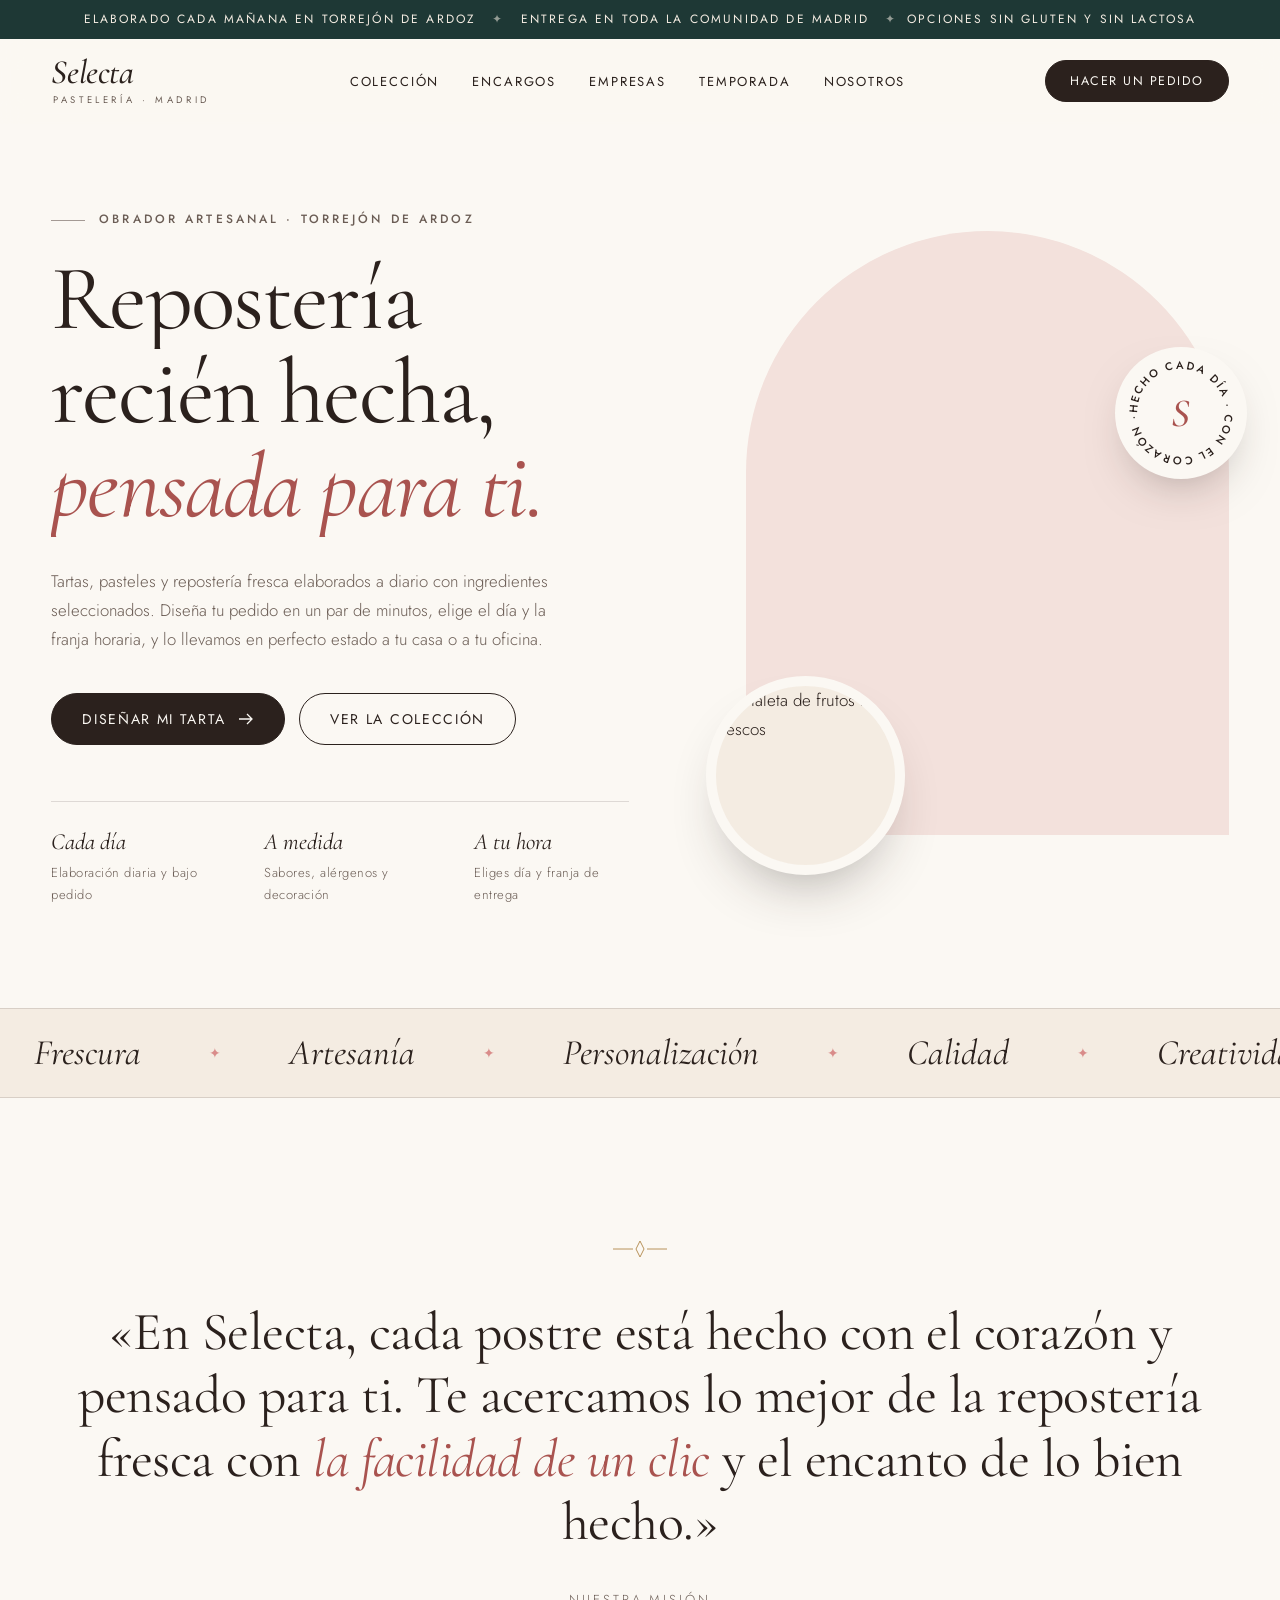
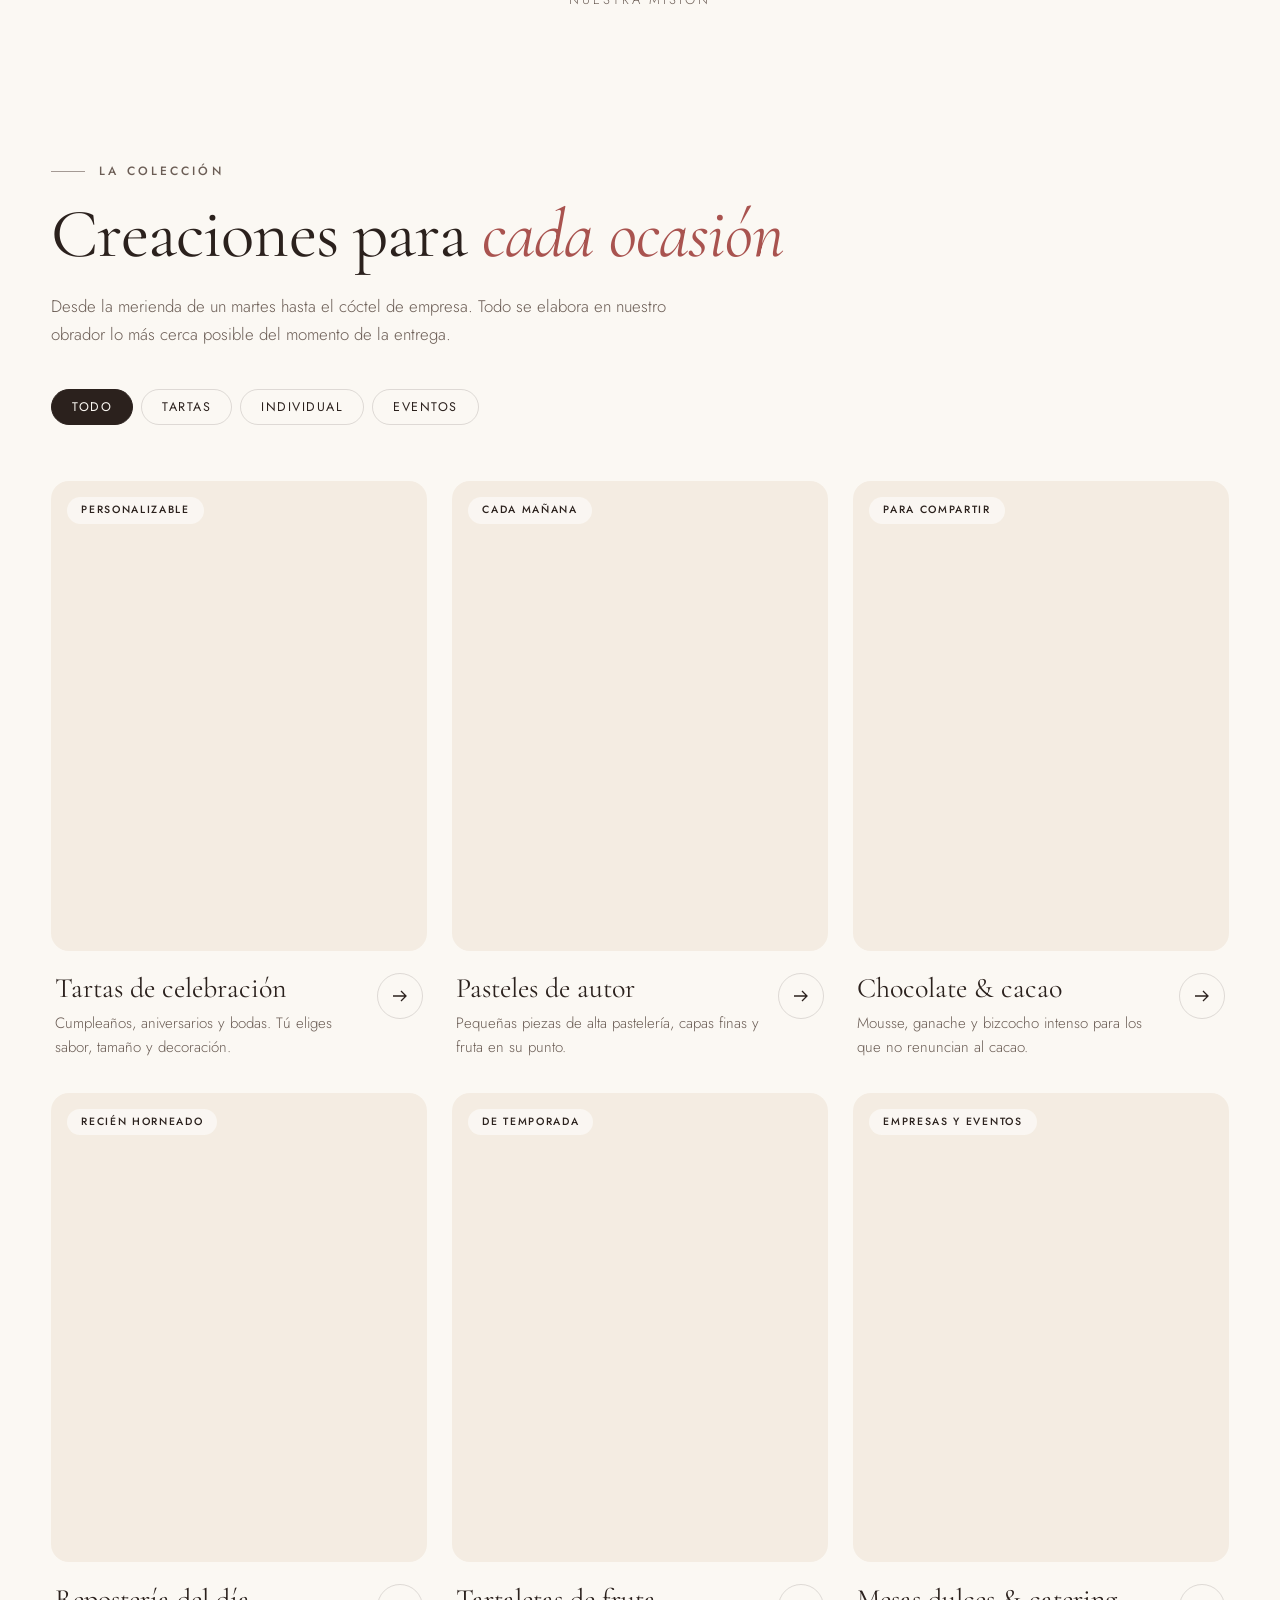
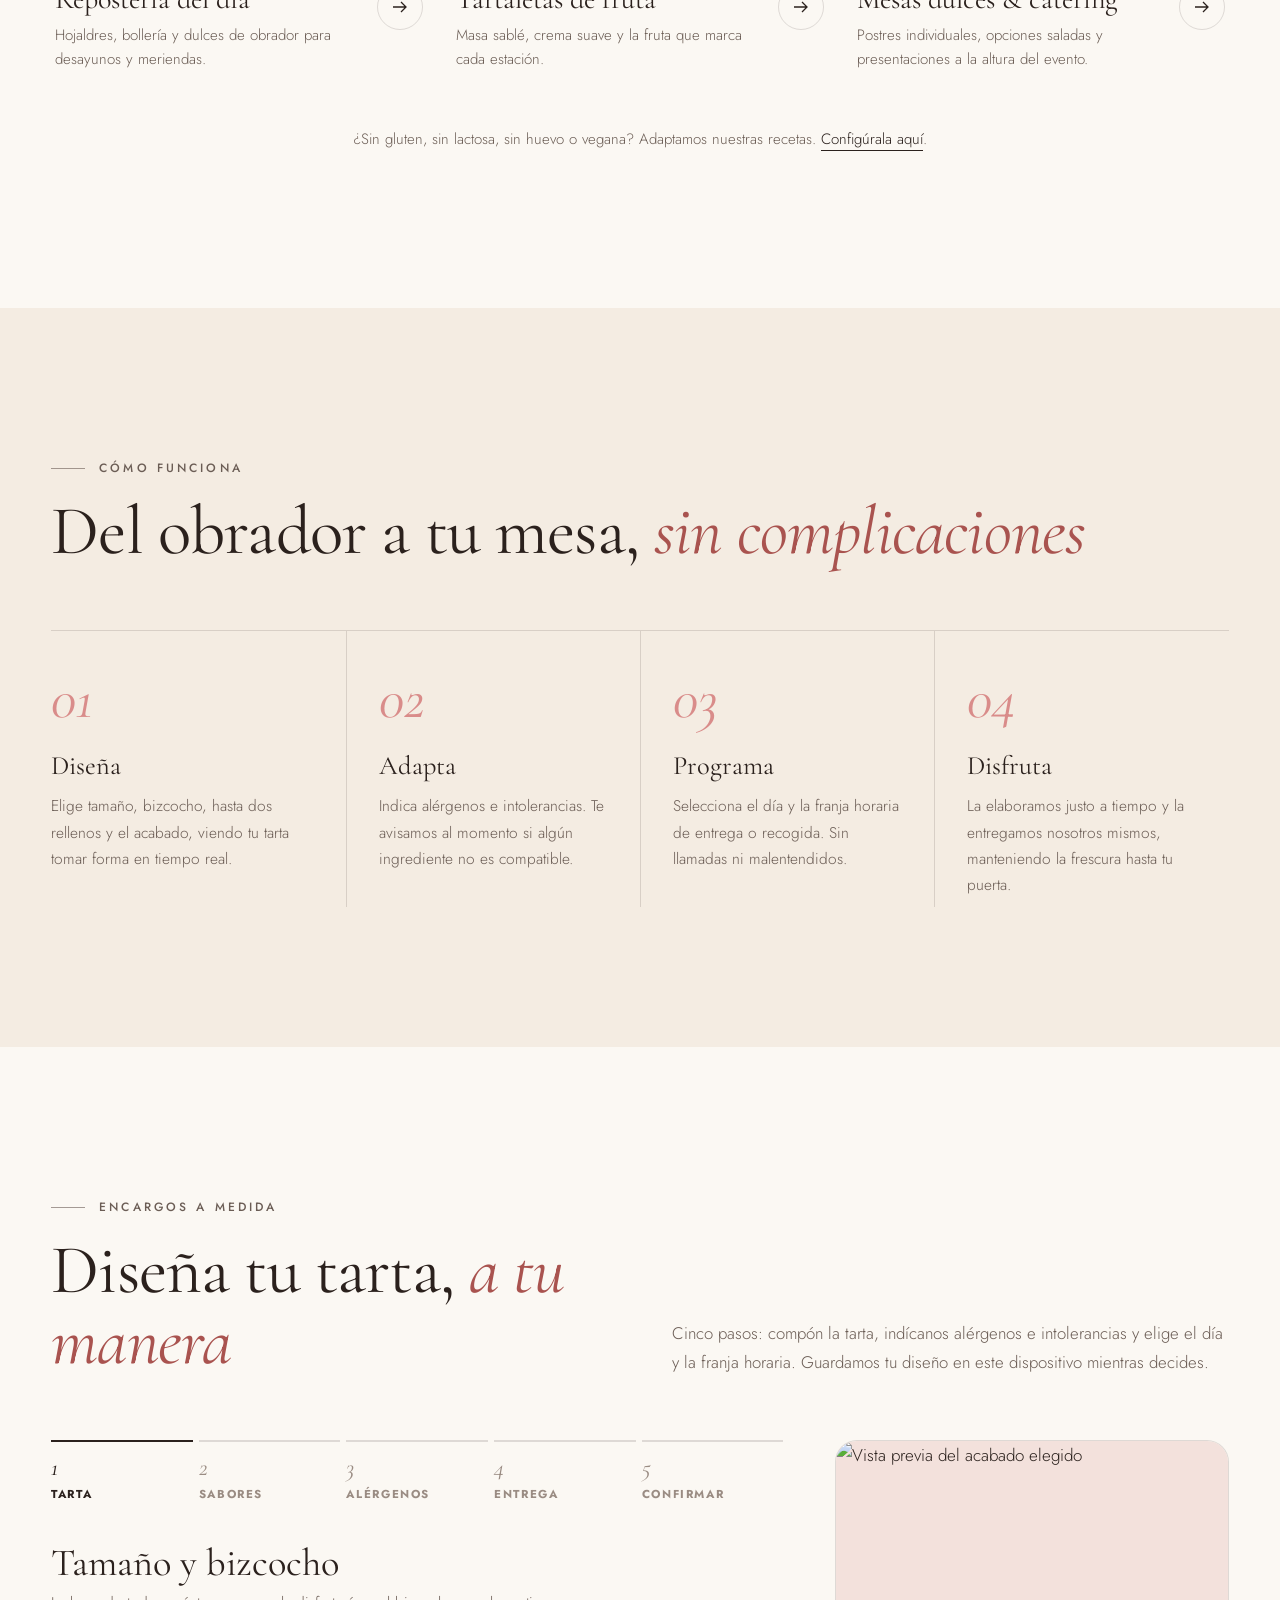
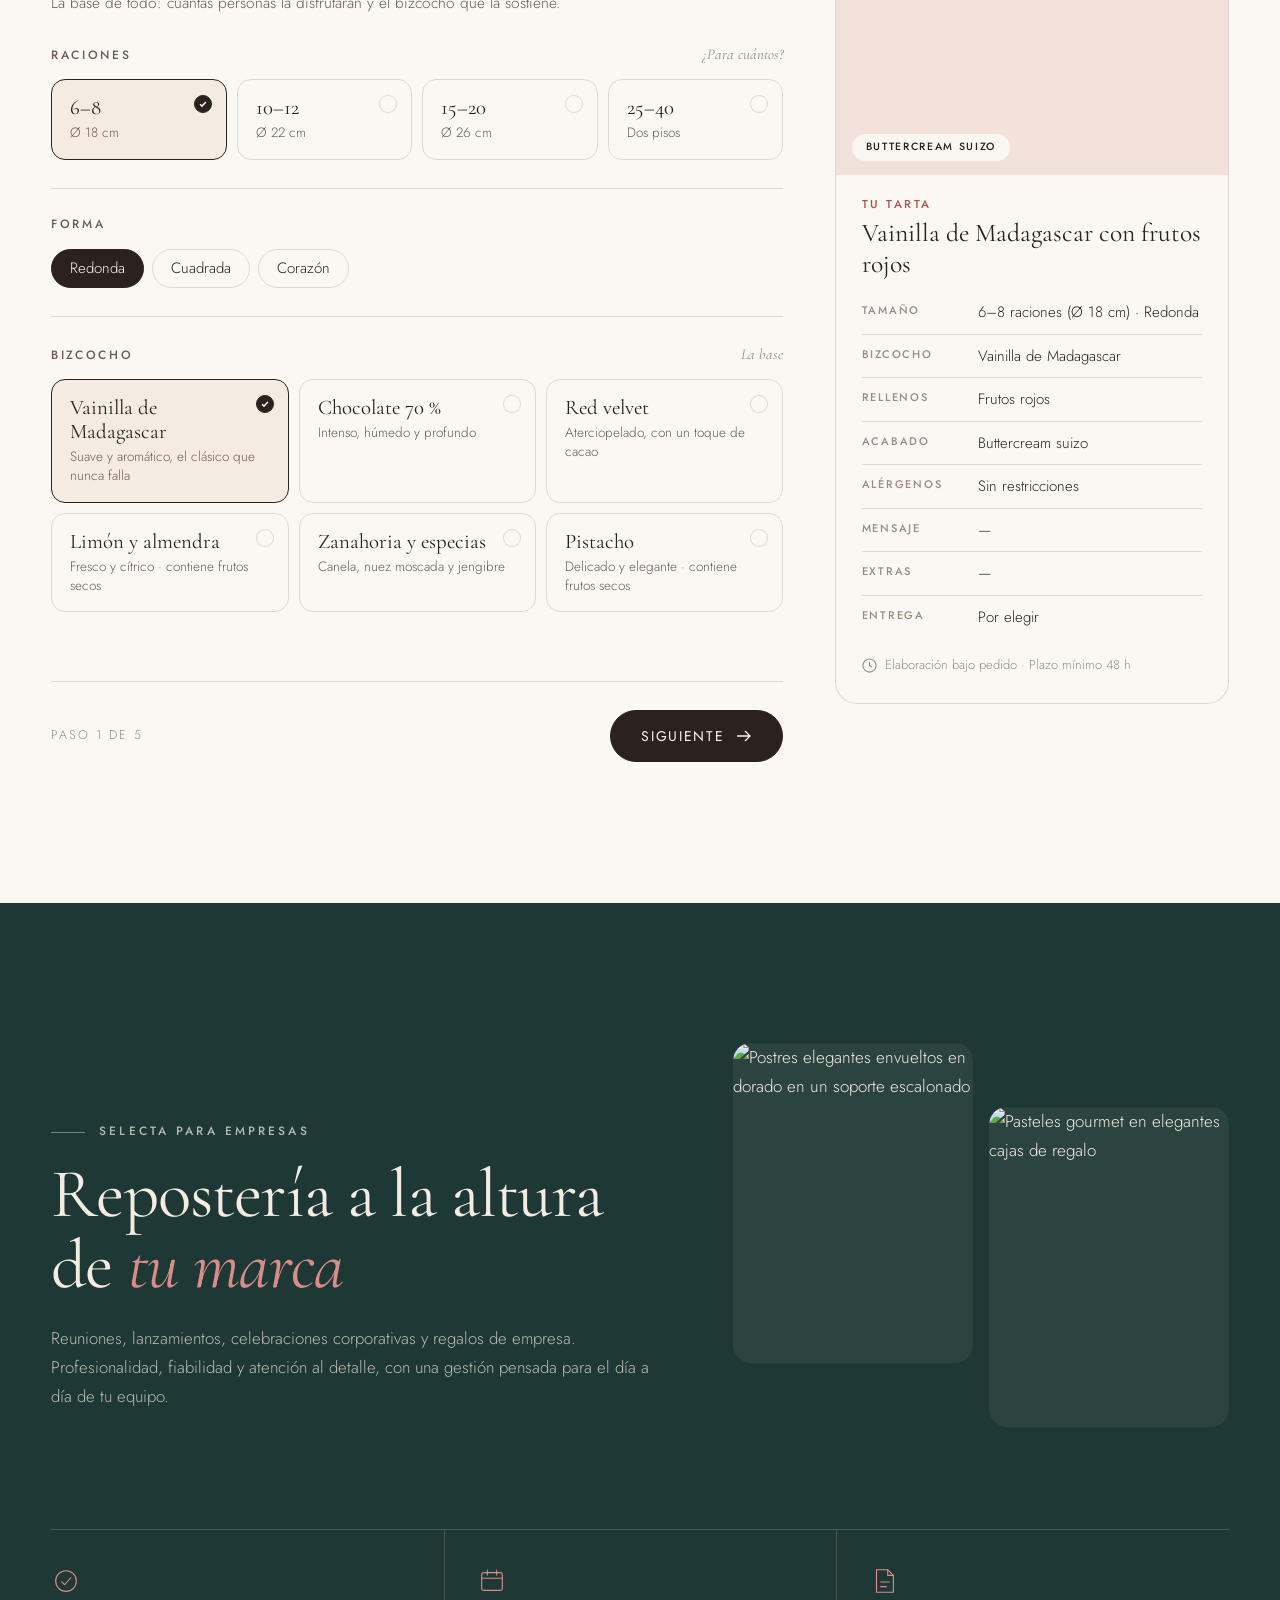
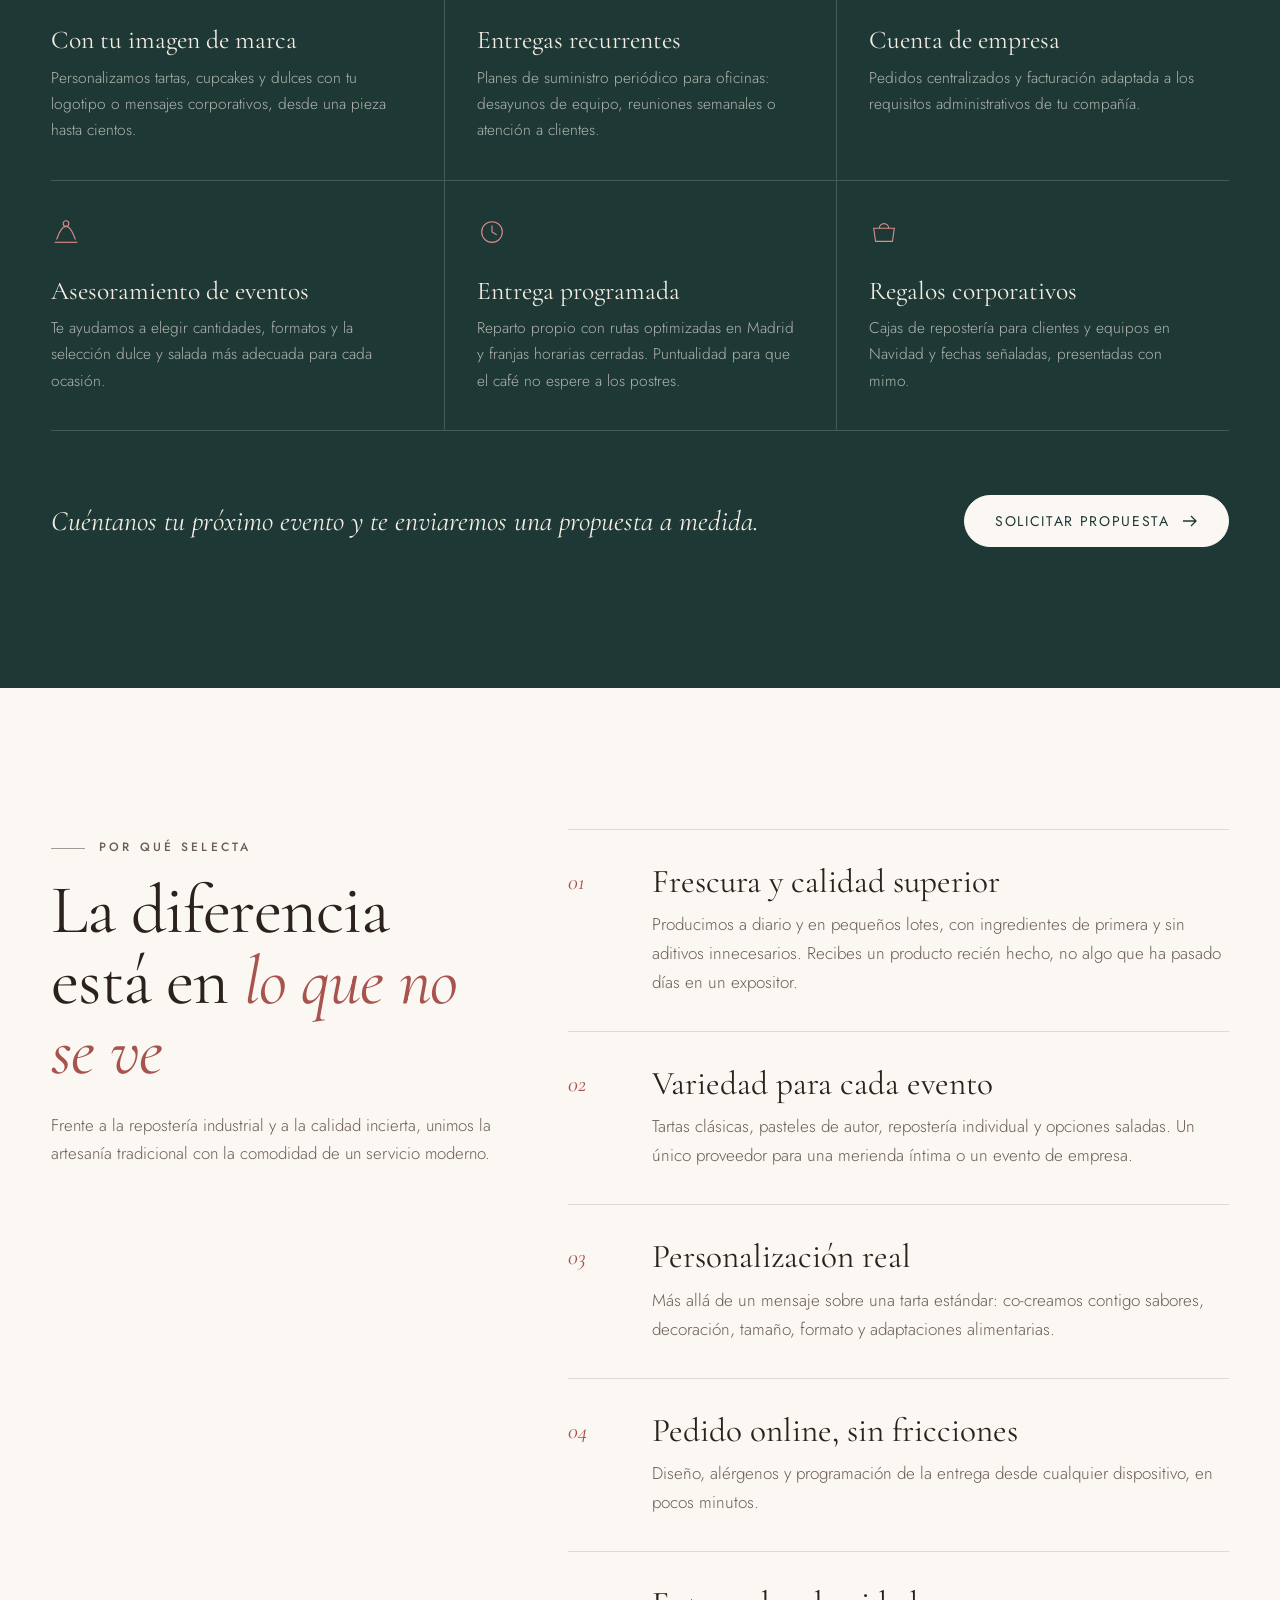
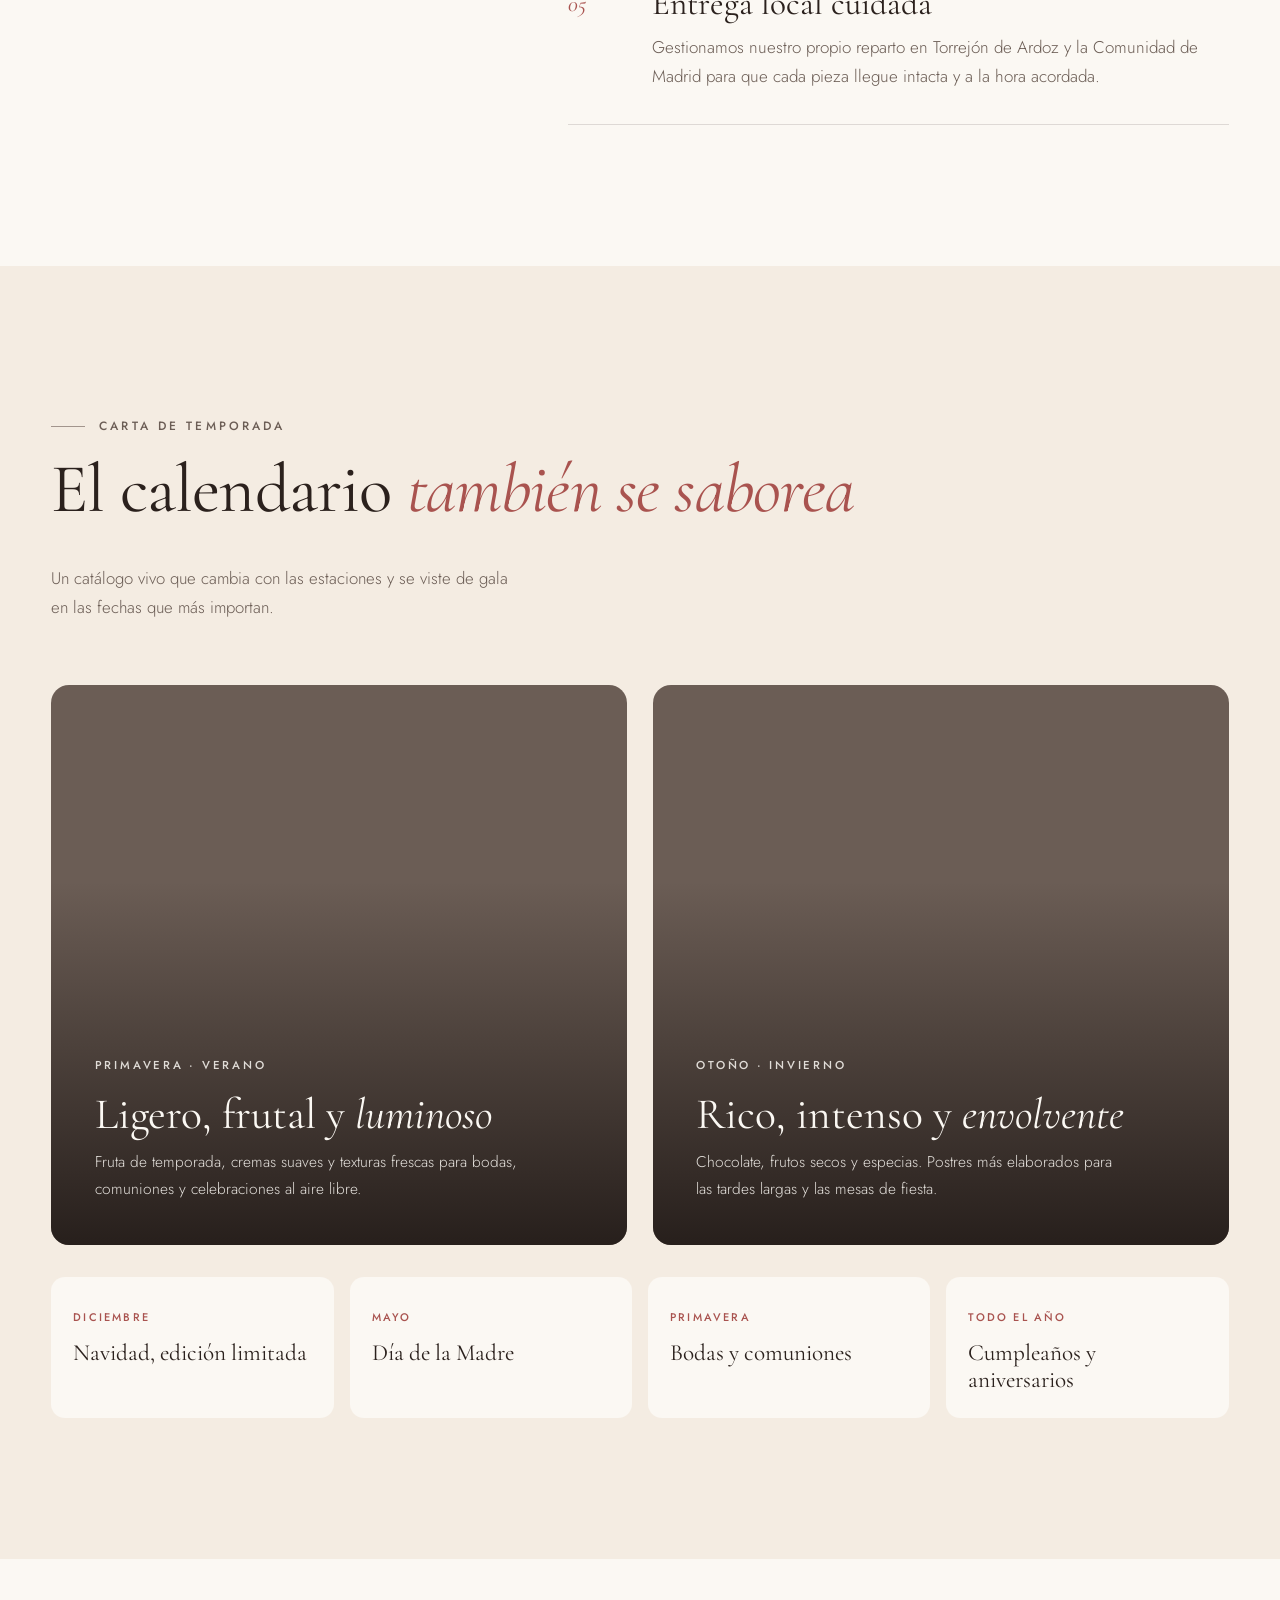
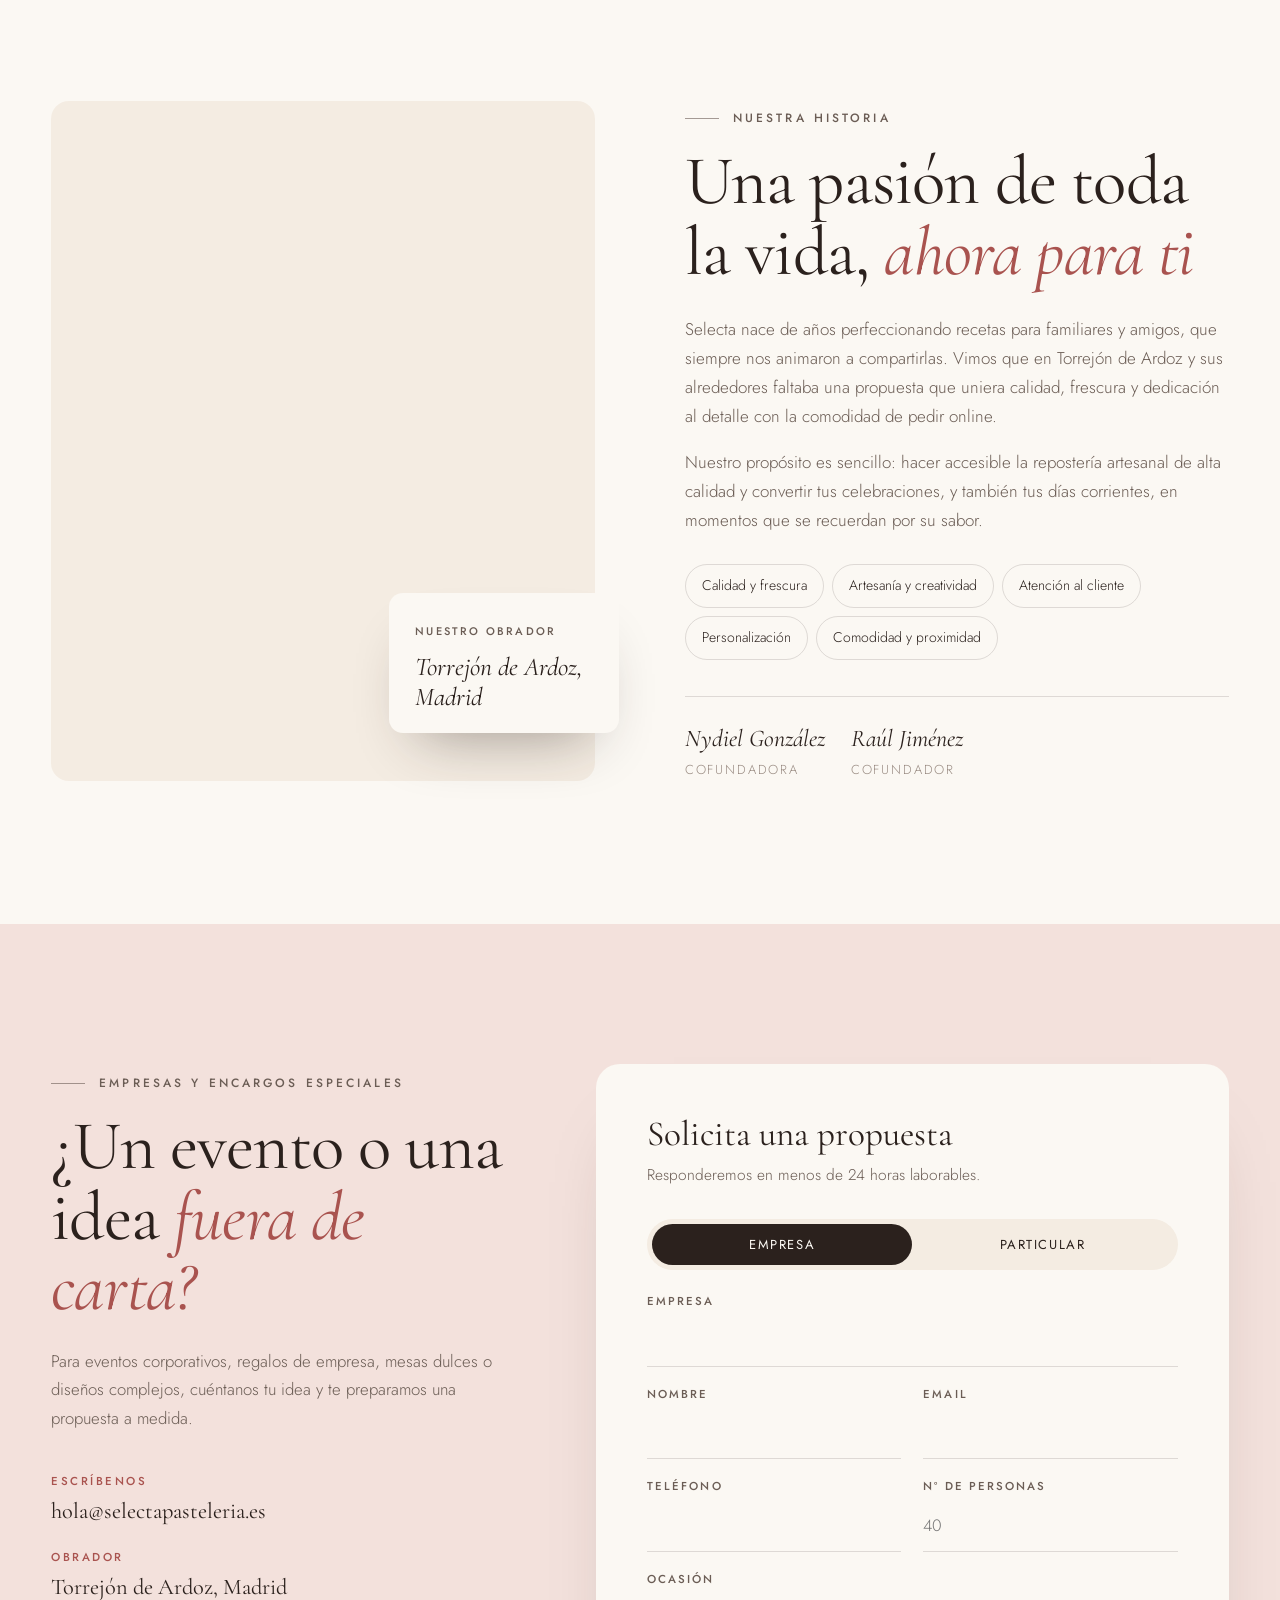
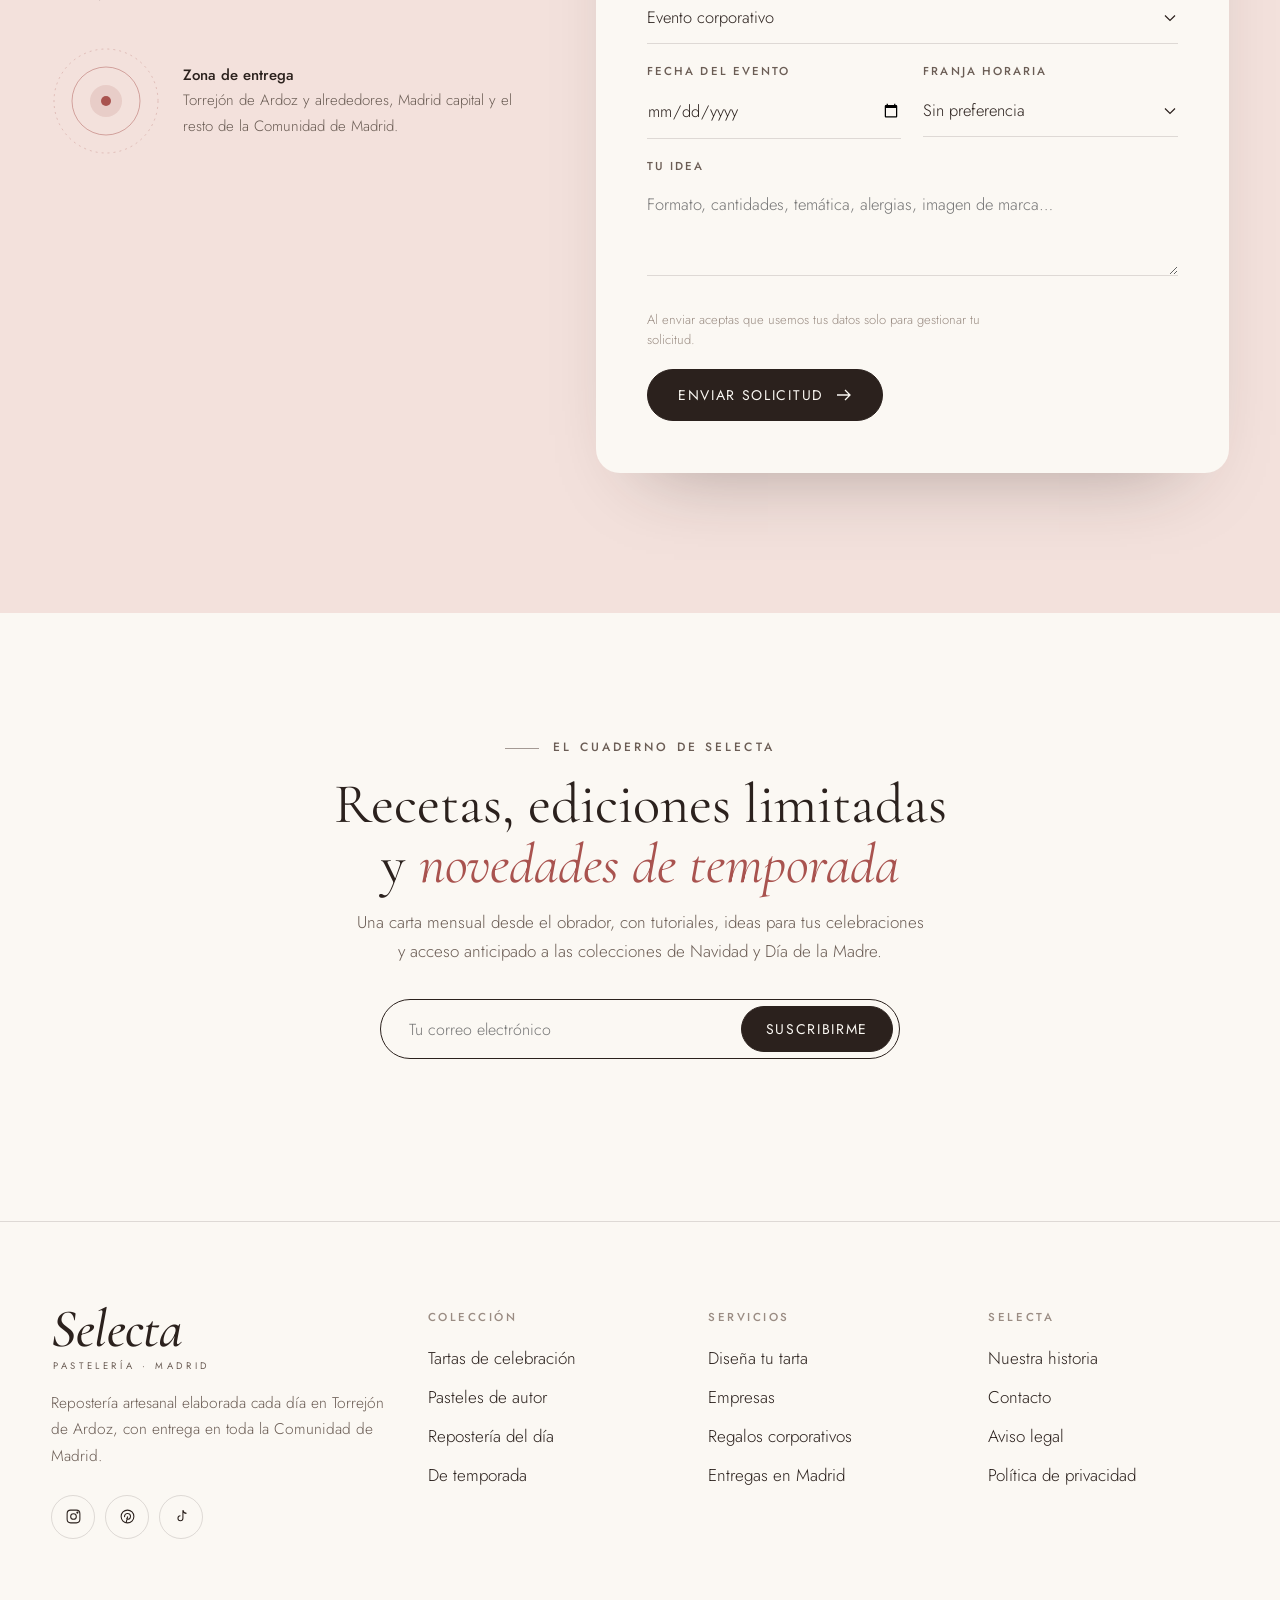
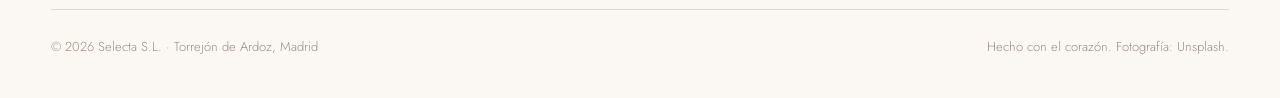
==== index.html @ 15379873 "Versión inicial: tres variantes de la landing page de Selecta Incluye la landing original, la versió" ====
<!doctype html>
<html lang="es">
<head>
  <meta charset="utf-8">
  <meta name="viewport" content="width=device-width, initial-scale=1">
  <title>Selecta · Pastelería artesanal en Madrid</title>
  <meta name="description" content="Selecta, pastelería artesanal online en Torrejón de Ardoz. Diseña tu tarta a medida, indica alérgenos y elige día y franja horaria de entrega en la Comunidad de Madrid.">
  <meta name="theme-color" content="#FBF8F3">
  <link rel="icon" href="data:image/svg+xml,%3Csvg xmlns='http://www.w3.org/2000/svg' viewBox='0 0 64 64'%3E%3Ccircle cx='32' cy='32' r='31' fill='%232B211D'/%3E%3Ctext x='32' y='44' text-anchor='middle' font-family='Georgia,serif' font-style='italic' font-size='36' fill='%23F6F0E8'%3ES%3C/text%3E%3C/svg%3E">
  <script>document.documentElement.classList.add('js');</script>

  <!-- Rendimiento: conexiones anticipadas, imagen principal precargada y fuentes sin bloquear el renderizado -->
  <link rel="preconnect" href="https://images.unsplash.com">
  <link rel="preconnect" href="https://fonts.googleapis.com">
  <link rel="preconnect" href="https://fonts.gstatic.com" crossorigin>
  <link rel="preload" as="image" href="https://images.unsplash.com/photo-1761637604698-0f9e9d3278ee?auto=format&fit=crop&w=960&h=1200&q=75" imagesrcset="https://images.unsplash.com/photo-1761637604698-0f9e9d3278ee?auto=format&fit=crop&w=480&h=600&q=75 480w, https://images.unsplash.com/photo-1761637604698-0f9e9d3278ee?auto=format&fit=crop&w=720&h=900&q=75 720w, https://images.unsplash.com/photo-1761637604698-0f9e9d3278ee?auto=format&fit=crop&w=960&h=1200&q=75 960w, https://images.unsplash.com/photo-1761637604698-0f9e9d3278ee?auto=format&fit=crop&w=1200&h=1500&q=75 1200w, https://images.unsplash.com/photo-1761637604698-0f9e9d3278ee?auto=format&fit=crop&w=1500&h=1875&q=75 1500w" imagesizes="(max-width: 860px) 92vw, 46vw" fetchpriority="high">
  <link rel="preload" as="style" href="https://fonts.googleapis.com/css2?family=Cormorant+Garamond:ital,wght@0,400;0,500;1,400;1,500&family=Jost:wght@300;400;500&display=swap" onload="this.onload=null;this.rel='stylesheet'">
  <noscript><link rel="stylesheet" href="https://fonts.googleapis.com/css2?family=Cormorant+Garamond:ital,wght@0,400;0,500;1,400;1,500&family=Jost:wght@300;400;500&display=swap"></noscript>

  <style>
    :root {
      --paper: #FBF8F3;
      --cream: #F4ECE2;
      --blush: #F3E1DC;
      --ink: #2B211D;
      --ink-soft: #6B5D55;
      --ink-mute: #9A8C83;
      --rose: #D98C8A;
      --rose-deep: #A9534F;
      --sage: #3E6F69;
      --forest: #1E3835;
      --gold: #B8925A;
      --line: rgba(43, 33, 29, .14);
      --line-light: rgba(246, 240, 232, .18);

      --serif: "Cormorant Garamond", "Times New Roman", serif;
      --sans: "Jost", "Helvetica Neue", Arial, sans-serif;

      --gutter: clamp(16px, 4vw, 56px);
      --max: 1320px;
      --radius: 18px;
      --ease: cubic-bezier(.2, .7, .2, 1);
    }

    *, *::before, *::after { box-sizing: border-box; }
    html { scroll-behavior: smooth; -webkit-text-size-adjust: 100%; }
    body {
      margin: 0;
      background: var(--paper);
      color: var(--ink);
      font: 300 17px/1.7 var(--sans);
      -webkit-font-smoothing: antialiased;
      overflow-x: hidden;
    }
    img { display: block; max-width: 100%; height: auto; }
    a { color: inherit; text-decoration: none; }
    button, input, select, textarea { font: inherit; color: inherit; }
    ::selection { background: var(--rose); color: var(--paper); }
    :focus-visible { outline: 2px solid var(--sage); outline-offset: 3px; border-radius: 4px; }
    .sr-only { position: absolute; width: 1px; height: 1px; padding: 0; margin: -1px; overflow: hidden; clip: rect(0 0 0 0); white-space: nowrap; border: 0; }

    /* Las imágenes diferidas aparecen con un fundido suave cuando terminan de cargar */
    .js img.fade { opacity: 0; transition: opacity .7s var(--ease), transform 1.2s var(--ease); }
    .js img.fade.is-loaded { opacity: 1; }

    .container { width: 100%; max-width: var(--max); margin: 0 auto; padding: 0 var(--gutter); }
    .section { padding: clamp(80px, 11vw, 160px) 0; }

    .eyebrow {
      display: inline-flex; align-items: center; gap: 14px;
      font: 500 12px/1.3 var(--sans); letter-spacing: .26em; text-transform: uppercase;
      color: var(--ink-soft);
    }
    .eyebrow::before { content: ""; width: 34px; height: 1px; background: currentColor; opacity: .6; flex: none; }

    .display {
      font-family: var(--serif); font-weight: 400;
      font-size: clamp(2.6rem, 5.4vw, 4.8rem);
      line-height: 1.02; letter-spacing: -.012em; margin: 18px 0 0;
    }
    .display em { font-style: italic; color: var(--rose-deep); }
    .lead { font-size: clamp(1.05rem, 1.3vw, 1.2rem); color: var(--ink-soft); max-width: 38em; }

    .btn {
      display: inline-flex; align-items: center; justify-content: center; gap: 12px;
      padding: 17px 30px; border-radius: 999px; border: 1px solid var(--ink);
      font: 400 14px/1 var(--sans); letter-spacing: .12em; text-transform: uppercase;
      cursor: pointer; transition: background .35s var(--ease), color .35s var(--ease), border-color .35s var(--ease), transform .35s var(--ease);
      white-space: nowrap;
    }
    .btn[hidden] { display: none; }
    .btn-primary { background: var(--ink); color: var(--paper); }
    .btn-primary:hover { background: var(--rose-deep); border-color: var(--rose-deep); }
    .btn-ghost { background: transparent; color: var(--ink); }
    .btn-ghost:hover { background: var(--ink); color: var(--paper); }
    .btn-light { background: var(--paper); color: var(--forest); border-color: var(--paper); }
    .btn-light:hover { background: var(--rose); border-color: var(--rose); color: var(--ink); }
    .btn svg { width: 16px; height: 16px; transition: transform .35s var(--ease); }
    .btn:hover svg { transform: translateX(4px); }
    .btn-back svg { transform: rotate(180deg); }
    .btn-back:hover svg { transform: rotate(180deg) translateX(4px); }

    /* ---------- Announcement + header ---------- */
    .announce {
      background: var(--forest); color: var(--cream);
      font: 400 12px/1.4 var(--sans); letter-spacing: .18em; text-transform: uppercase;
      text-align: center; padding: 11px var(--gutter);
    }
    .announce span { opacity: .55; margin: 0 10px; }

    .header {
      position: sticky; top: 0; z-index: 50;
      background: rgba(251, 248, 243, .86);
      backdrop-filter: saturate(1.4) blur(14px); -webkit-backdrop-filter: saturate(1.4) blur(14px);
      border-bottom: 1px solid transparent;
      transition: border-color .4s var(--ease), background .4s var(--ease);
    }
    .header.is-scrolled { border-color: var(--line); background: rgba(251, 248, 243, .95); }
    .nav { display: flex; align-items: center; justify-content: space-between; height: 84px; gap: 24px; }
    .brand { display: flex; flex-direction: column; line-height: 1; }
    .brand-name { font: italic 500 34px/1 var(--serif); letter-spacing: -.01em; }
    .brand-tag { font: 400 9.5px/1 var(--sans); letter-spacing: .38em; text-transform: uppercase; color: var(--ink-soft); margin-top: 6px; padding-left: 2px; }
    .nav-links { display: flex; gap: clamp(20px, 2.6vw, 40px); list-style: none; margin: 0; padding: 0; }
    .nav-links a {
      font: 400 13px/1 var(--sans); letter-spacing: .14em; text-transform: uppercase; position: relative; padding: 8px 0;
    }
    .nav-links a::after {
      content: ""; position: absolute; left: 0; right: 0; bottom: 0; height: 1px; background: var(--ink);
      transform: scaleX(0); transform-origin: right; transition: transform .45s var(--ease);
    }
    .nav-links a:hover::after { transform: scaleX(1); transform-origin: left; }
    .nav-cta { padding: 14px 24px; font-size: 12.5px; }
    .menu-toggle { display: none; background: none; border: 0; padding: 10px; margin-right: -10px; cursor: pointer; }
    .menu-toggle span { display: block; width: 26px; height: 1px; background: var(--ink); margin: 7px 0; transition: transform .4s var(--ease); }
    .menu-open .menu-toggle span:nth-child(1) { transform: translateY(4px) rotate(45deg); }
    .menu-open .menu-toggle span:nth-child(2) { transform: translateY(-4px) rotate(-45deg); }

    .mobile-menu {
      position: fixed; inset: 0; z-index: 40; background: var(--paper);
      padding: 150px var(--gutter) 40px; display: flex; flex-direction: column; gap: 6px;
      opacity: 0; visibility: hidden; transition: opacity .4s var(--ease), visibility .4s;
    }
    .menu-open .mobile-menu { opacity: 1; visibility: visible; }
    .mobile-menu a { font: 400 2.4rem/1.35 var(--serif); border-bottom: 1px solid var(--line); padding: 10px 0; }
    .mobile-menu a em { color: var(--rose-deep); }
    .mobile-menu .btn { margin-top: 28px; font: 400 14px/1 var(--sans); border-bottom: 1px solid var(--ink); padding: 18px 30px; }

    /* ---------- Hero ---------- */
    .hero { padding: clamp(40px, 6vw, 90px) 0 clamp(70px, 8vw, 120px); position: relative; }
    .hero-grid { display: grid; grid-template-columns: 1.05fr .95fr; gap: clamp(40px, 6vw, 96px); align-items: center; }
    .hero h1 {
      font-family: var(--serif); font-weight: 400;
      font-size: clamp(3.1rem, 7.2vw, 6.6rem); line-height: .96; letter-spacing: -.02em;
      margin: 26px 0 30px;
    }
    .hero h1 em { font-style: italic; color: var(--rose-deep); }
    .hero h1 .line { display: block; overflow: hidden; padding-bottom: .06em; }
    .hero h1 .line > span { display: inline-block; animation: rise 1.1s var(--ease) both; }
    .hero h1 .line:nth-child(2) > span { animation-delay: .12s; }
    .hero h1 .line:nth-child(3) > span { animation-delay: .24s; }
    @keyframes rise { from { transform: translateY(105%); } to { transform: none; } }
    .hero .lead { margin: 0 0 40px; max-width: 30em; }
    .hero-actions { display: flex; flex-wrap: wrap; gap: 14px; }
    .hero-facts {
      display: grid; grid-template-columns: repeat(3, auto); justify-content: start; gap: 34px;
      margin: 56px 0 0; padding-top: 28px; border-top: 1px solid var(--line);
    }
    .hero-facts dt { font: italic 400 1.45rem/1.1 var(--serif); }
    .hero-facts dd { margin: 6px 0 0; font-size: 13px; letter-spacing: .04em; color: var(--ink-soft); }

    .hero-visual { position: relative; padding: 0 0 40px 40px; }
    .arch {
      position: relative; overflow: hidden; border-radius: 1000px 1000px 0 0;
      aspect-ratio: 4 / 5; background: var(--blush);
    }
    .arch img { width: 100%; height: 100%; object-fit: cover; }
    /* Solo escala (sin opacidad) para no retrasar el pintado de la imagen principal */
    .hero .arch img { animation: settle 1.8s var(--ease) both; }
    @keyframes settle { from { transform: scale(1.12); } to { transform: scale(1.04); } }
    .hero-thumb {
      position: absolute; left: 0; bottom: 0; width: 38%;
      aspect-ratio: 1; border-radius: 50%; overflow: hidden; background: var(--cream);
      border: 10px solid var(--paper); box-shadow: 0 30px 60px -30px rgba(43, 33, 29, .45);
    }
    .hero-thumb img { width: 100%; height: 100%; object-fit: cover; }
    .seal {
      position: absolute; right: -18px; top: 18%; width: 132px; height: 132px;
      background: var(--paper); border-radius: 50%; display: grid; place-items: center;
      box-shadow: 0 20px 50px -25px rgba(43, 33, 29, .5);
    }
    .seal svg { position: absolute; inset: 8px; width: calc(100% - 16px); height: calc(100% - 16px); animation: spin 26s linear infinite; }
    .seal text { font: 500 9.5px var(--sans); text-transform: uppercase; fill: var(--ink); }
    .seal b { font: italic 500 40px/1 var(--serif); color: var(--rose-deep); }
    @keyframes spin { to { transform: rotate(360deg); } }

    /* ---------- Marquee ---------- */
    .marquee { border-block: 1px solid var(--line); overflow: hidden; padding: 26px 0; background: var(--cream); }
    .marquee-track { display: flex; width: max-content; animation: marquee 42s linear infinite; }
    .marquee-track span {
      font: italic 400 clamp(1.6rem, 2.8vw, 2.4rem)/1 var(--serif); padding: 0 34px; white-space: nowrap;
      display: inline-flex; align-items: center; gap: 68px;
    }
    .marquee-track span::after { content: "✦"; font: normal 14px/1 var(--sans); color: var(--rose); }
    @keyframes marquee { to { transform: translateX(-50%); } }

    /* ---------- Manifesto ---------- */
    .manifesto { text-align: center; }
    .manifesto figure { margin: 0; }
    .manifesto blockquote {
      margin: 32px auto 0; max-width: 21em;
      font: 400 clamp(2rem, 4.2vw, 3.6rem)/1.18 var(--serif); letter-spacing: -.01em;
    }
    .manifesto blockquote em { color: var(--rose-deep); }
    .manifesto figcaption { margin-top: 36px; font-size: 13px; letter-spacing: .22em; text-transform: uppercase; color: var(--ink-soft); }
    .ornament { width: 54px; margin: 0 auto; color: var(--gold); }

    /* ---------- Collection ---------- */
    .section-head { display: flex; justify-content: space-between; align-items: end; gap: 40px; margin-bottom: 56px; flex-wrap: wrap; }
    .section-head .lead { margin: 22px 0 0; }
    .filters { display: flex; flex-wrap: wrap; gap: 8px; }
    .filter {
      border: 1px solid var(--line); background: transparent; border-radius: 999px; padding: 11px 20px;
      font: 400 12.5px/1 var(--sans); letter-spacing: .12em; text-transform: uppercase; cursor: pointer;
      transition: all .3s var(--ease);
    }
    .filter:hover { border-color: var(--ink); }
    .filter[aria-pressed="true"] { background: var(--ink); color: var(--paper); border-color: var(--ink); }

    .products { display: grid; grid-template-columns: repeat(3, 1fr); gap: clamp(20px, 2.6vw, 40px) clamp(16px, 2vw, 32px); }
    .product.is-hidden { display: none; }
    .product-media { position: relative; overflow: hidden; border-radius: var(--radius); aspect-ratio: 4 / 5; background: var(--cream); }
    .product-media img { width: 100%; height: 100%; object-fit: cover; transition: opacity .7s var(--ease), transform 1.2s var(--ease); }
    .product:hover .product-media img { transform: scale(1.06); }
    .product-tag {
      position: absolute; top: 16px; left: 16px; background: rgba(251, 248, 243, .92); border-radius: 999px;
      padding: 8px 14px; font: 500 10.5px/1 var(--sans); letter-spacing: .16em; text-transform: uppercase;
    }
    .product-body { padding: 22px 4px 0; display: flex; justify-content: space-between; gap: 18px; align-items: start; }
    .product h3 { font: 400 1.75rem/1.1 var(--serif); margin: 0; }
    .product p { margin: 8px 0 0; font-size: 15px; color: var(--ink-soft); line-height: 1.6; }
    .product-cta {
      flex: none; width: 46px; height: 46px; border-radius: 50%; border: 1px solid var(--line);
      display: grid; place-items: center; transition: all .35s var(--ease);
    }
    .product-cta svg { width: 16px; height: 16px; }
    .product:hover .product-cta { background: var(--ink); color: var(--paper); border-color: var(--ink); transform: rotate(-45deg); }
    .collection-note { margin-top: 56px; text-align: center; color: var(--ink-soft); font-size: 15px; }
    .collection-note a { border-bottom: 1px solid currentColor; color: var(--ink); }

    /* ---------- Process ---------- */
    .process { background: var(--cream); }
    .steps { display: grid; grid-template-columns: repeat(4, 1fr); margin-top: 64px; border-top: 1px solid var(--line); }
    .step { padding: 40px 32px 8px 0; }
    .step + .step { padding-left: 32px; border-left: 1px solid var(--line); }
    .step-num { font: italic 400 3.6rem/1 var(--serif); color: var(--rose); }
    .step h3 { font: 400 1.65rem/1.15 var(--serif); margin: 22px 0 12px; }
    .step p { margin: 0; color: var(--ink-soft); font-size: 15.5px; }

    /* ---------- Configurador de encargos ---------- */
    .config-head { display: grid; grid-template-columns: 1fr 1fr; gap: clamp(24px, 5vw, 80px); align-items: end; margin-bottom: clamp(40px, 5vw, 64px); }
    .config-head .lead { margin: 0; }
    .config-grid { display: grid; grid-template-columns: minmax(0, 1.3fr) minmax(0, .7fr); gap: clamp(32px, 4vw, 64px); align-items: start; }

    .stepper[hidden] { display: none; }
    .stepper { list-style: none; margin: 0; padding: 0; display: grid; grid-template-columns: repeat(5, 1fr); gap: 6px; }
    .stepper button {
      width: 100%; display: flex; flex-direction: column; align-items: flex-start; gap: 8px;
      background: none; border: 0; border-top: 2px solid var(--line); padding: 14px 0 0; cursor: pointer; text-align: left;
      font: 500 11.5px/1.2 var(--sans); letter-spacing: .14em; text-transform: uppercase; color: var(--ink-mute);
      transition: color .3s, border-color .3s;
    }
    .stepper button span { font: italic 400 1.5rem/1 var(--serif); letter-spacing: 0; }
    .stepper button.is-done { color: var(--ink-soft); border-color: var(--rose); }
    .stepper button[aria-current="step"] { color: var(--ink); border-color: var(--ink); }
    .stepper button:disabled { cursor: default; }

    .panel { border: 0; margin: 0; padding: 40px 0 0; min-width: 0; }
    .panel[hidden] { display: none; }
    .panel-title { font: 400 clamp(1.9rem, 3vw, 2.5rem)/1.1 var(--serif); margin: 0 0 6px; outline: none; }
    .panel-intro { color: var(--ink-soft); margin: 0; font-size: 15.5px; max-width: 36em; }
    .group { padding: 28px 0; border-bottom: 1px solid var(--line); }
    .group:last-child { border-bottom: 0; padding-bottom: 0; }
    .group[hidden] { display: none; }
    .group-head { display: flex; justify-content: space-between; align-items: baseline; gap: 16px; margin-bottom: 16px; }
    .group-head h4 { margin: 0; font: 500 12px/1.3 var(--sans); letter-spacing: .22em; text-transform: uppercase; color: var(--ink-soft); }
    .group-head small { font: italic 400 15px/1.2 var(--serif); color: var(--ink-mute); text-align: right; }
    .group-head .counter { font: 500 12px/1 var(--sans); letter-spacing: .1em; color: var(--rose-deep); }

    .opt-grid { display: grid; gap: 10px; grid-template-columns: repeat(var(--cols, 3), minmax(0, 1fr)); }
    .cols-4 { --cols: 4; }
    .opt { position: relative; display: block; }
    .opt input { position: absolute; opacity: 0; pointer-events: none; }
    .opt-body {
      position: relative; display: flex; flex-direction: column; gap: 4px; height: 100%;
      padding: 16px 18px; border: 1px solid var(--line); border-radius: 14px; cursor: pointer;
      transition: border-color .3s, background .3s, opacity .3s;
    }
    .opt-body strong { font: 400 1.3rem/1.15 var(--serif); padding-right: 24px; }
    .opt-body small { font-size: 13.5px; color: var(--ink-soft); line-height: 1.4; }
    .opt-body::after {
      content: ""; position: absolute; top: 15px; right: 14px; width: 18px; height: 18px;
      border-radius: 50%; border: 1px solid var(--line); background: var(--paper); transition: all .3s;
    }
    .opt input[type="checkbox"] + .opt-body::after { border-radius: 5px; }
    .opt:hover .opt-body { border-color: var(--ink-mute); }
    .opt input:checked + .opt-body { border-color: var(--ink); background: var(--cream); }
    .opt input:checked + .opt-body::after {
      border-color: var(--ink);
      background: var(--ink) url("data:image/svg+xml,%3Csvg xmlns='http://www.w3.org/2000/svg' viewBox='0 0 12 12' fill='none' stroke='%23FBF8F3' stroke-width='1.8'%3E%3Cpath d='M2.5 6.2l2.3 2.3 4.7-5'/%3E%3C/svg%3E") center / 10px no-repeat;
    }
    .opt input:disabled + .opt-body { opacity: .36; cursor: not-allowed; }
    .opt input:focus-visible + .opt-body { outline: 2px solid var(--sage); outline-offset: 2px; }
    .opt-thumb { aspect-ratio: 1; border-radius: 10px; overflow: hidden; background: var(--cream); margin-bottom: 10px; }
    .opt-thumb img { width: 100%; height: 100%; object-fit: cover; }
    .finish-grid .opt-body { padding: 10px 10px 14px; }
    .finish-grid .opt-body::after { top: 18px; right: 18px; }
    .finish-grid .opt-body strong, .finish-grid .opt-body small { padding-left: 6px; }

    .chips { display: flex; flex-wrap: wrap; gap: 8px; }
    .chip { position: relative; }
    .chip input { position: absolute; opacity: 0; pointer-events: none; }
    .chip span {
      display: inline-block; padding: 11px 18px; border-radius: 999px; border: 1px solid var(--line);
      font-size: 15px; line-height: 1; cursor: pointer; transition: all .3s var(--ease); user-select: none;
    }
    .chip span:hover { border-color: var(--ink); }
    .chip input:checked + span { background: var(--ink); color: var(--paper); border-color: var(--ink); }
    .chip input:disabled + span { opacity: .4; cursor: not-allowed; text-decoration: line-through; }
    .chip input:focus-visible + span { outline: 2px solid var(--sage); outline-offset: 3px; }

    .switches { display: grid; grid-template-columns: 1fr 1fr; gap: 10px; }
    .switch {
      display: flex; align-items: center; justify-content: space-between; gap: 14px;
      padding: 14px 18px; border: 1px solid var(--line); border-radius: 14px; cursor: pointer;
      transition: border-color .3s, background .3s;
    }
    .switch strong { display: block; font-weight: 400; font-size: 16px; line-height: 1.3; }
    .switch small { color: var(--ink-mute); font-size: 13px; line-height: 1.3; }
    .switch input {
      -webkit-appearance: none; appearance: none; flex: none; margin: 0; cursor: pointer;
      width: 44px; height: 26px; border-radius: 999px; background: rgba(43, 33, 29, .18); position: relative; transition: background .3s;
    }
    .switch input::after {
      content: ""; position: absolute; top: 3px; left: 3px; width: 20px; height: 20px; border-radius: 50%;
      background: #fff; box-shadow: 0 1px 3px rgba(0, 0, 0, .2); transition: transform .3s var(--ease);
    }
    .switch input:checked { background: var(--sage); }
    .switch input:checked::after { transform: translateX(18px); }
    .switch input:disabled { opacity: .6; cursor: not-allowed; }
    .switch:has(input:checked) { border-color: var(--sage); background: rgba(62, 111, 105, .06); }
    .note { display: flex; gap: 10px; margin: 16px 0 0; font-size: 13.5px; line-height: 1.55; color: var(--ink-mute); }
    .note svg { flex: none; width: 16px; height: 16px; margin-top: 2px; }
    .conflict { margin: 14px 0 0; font: italic 400 1.1rem/1.4 var(--serif); color: var(--rose-deep); }
    .conflict:empty { display: none; }

    .date-picker { display: flex; align-items: center; gap: 8px; }
    .date-strip {
      display: flex; gap: 8px; flex: 1; min-width: 0; padding: 4px 2px;
      overflow-x: auto; scroll-snap-type: x mandatory; scrollbar-width: none; overscroll-behavior-x: contain;
    }
    .date-strip::-webkit-scrollbar { display: none; }
    .date-chip { position: relative; flex: none; scroll-snap-align: start; }
    .date-chip input { position: absolute; opacity: 0; pointer-events: none; }
    .date-chip span {
      display: flex; flex-direction: column; align-items: center; width: 68px; padding: 12px 0 10px;
      border: 1px solid var(--line); border-radius: 14px; cursor: pointer; transition: all .3s var(--ease);
    }
    .date-chip small { font-size: 11px; letter-spacing: .14em; text-transform: uppercase; color: var(--ink-mute); line-height: 1.4; }
    .date-chip strong { font: 400 1.65rem/1.15 var(--serif); }
    .date-chip span:hover { border-color: var(--ink); }
    .date-chip input:checked + span { background: var(--ink); color: var(--paper); border-color: var(--ink); }
    .date-chip input:checked + span small { color: rgba(251, 248, 243, .7); }
    .date-chip input:focus-visible + span { outline: 2px solid var(--sage); outline-offset: 2px; }
    .strip-btn {
      flex: none; width: 40px; height: 40px; border-radius: 50%; border: 1px solid var(--line);
      background: var(--paper); display: grid; place-items: center; cursor: pointer; transition: border-color .3s;
    }
    .strip-btn:hover { border-color: var(--ink); }
    .strip-btn svg { width: 14px; height: 14px; }
    .date-label { margin: 14px 0 0; font: italic 400 1.2rem/1.3 var(--serif); color: var(--ink-soft); min-height: 1.3em; }
    .muted { width: 100%; margin: 8px 0 0; font-size: 14px; color: var(--ink-mute); }
    .cp-status { min-height: 1.4em; font-size: 13.5px; }
    .cp-status.ok { color: var(--sage); }
    .cp-status.ko { color: var(--rose-deep); }
    .pickup-info[hidden], .fields[hidden] { display: none; }
    .pickup-info { display: flex; gap: 16px; align-items: center; background: var(--cream); border-radius: 14px; padding: 18px 20px; }
    .pickup-info svg { flex: none; width: 28px; height: 28px; color: var(--rose-deep); }
    .pickup-info p { margin: 0; font-size: 15px; color: var(--ink-soft); }
    .pickup-info strong { color: var(--ink); font-weight: 500; }

    .config-nav { display: flex; align-items: center; gap: 16px; margin-top: 34px; padding-top: 28px; border-top: 1px solid var(--line); }
    .config-nav .step-label { font-size: 12.5px; letter-spacing: .16em; text-transform: uppercase; color: var(--ink-mute); }
    .config-nav .btn-primary { margin-left: auto; }
    .config-error { margin: 14px 0 0; min-height: 1.4em; font-size: 14.5px; color: var(--rose-deep); }
    .check-line { display: flex; gap: 12px; align-items: flex-start; margin-top: 22px; font-size: 14px; color: var(--ink-soft); cursor: pointer; }
    .check-line input { width: 18px; height: 18px; margin: 2px 0 0; accent-color: var(--ink); flex: none; }

    .sum-list { margin: 0; }
    .sum-list div { display: grid; grid-template-columns: 104px 1fr; gap: 12px; padding: 10px 0; border-bottom: 1px solid var(--line); }
    .sum-list div:last-child { border-bottom: 0; }
    .sum-list dt { font: 500 11px/1.7 var(--sans); letter-spacing: .16em; text-transform: uppercase; color: var(--ink-mute); }
    .sum-list dd { margin: 0; font-size: 15px; line-height: 1.5; }
    .review { margin-top: 28px; background: var(--cream); border-radius: var(--radius); padding: 22px 26px; }
    .review h4 { margin: 0 0 6px; font: 500 12px/1 var(--sans); letter-spacing: .22em; text-transform: uppercase; color: var(--rose-deep); }

    .summary-card { position: sticky; top: 108px; border: 1px solid var(--line); border-radius: 22px; overflow: hidden; background: var(--paper); }
    .summary-media { position: relative; aspect-ratio: 20 / 17; background: var(--blush); overflow: hidden; }
    .summary-media img { width: 100%; height: 100%; object-fit: cover; }
    .summary-media .product-tag { top: auto; bottom: 14px; }
    .summary-body { padding: 24px 26px 26px; }
    .summary-body h4 { margin: 0 0 8px; font: 500 11.5px/1 var(--sans); letter-spacing: .22em; text-transform: uppercase; color: var(--rose-deep); }
    .summary-title { margin: 0 0 12px; font: 400 1.6rem/1.2 var(--serif); }
    .summary-note { display: flex; gap: 8px; align-items: center; margin: 16px 0 0; font-size: 13px; color: var(--ink-mute); }
    .summary-note svg { width: 15px; height: 15px; flex: none; }

    .config-success { text-align: center; padding: 56px clamp(20px, 4vw, 48px); background: var(--cream); border-radius: 22px; }
    .config-success[hidden] { display: none; }
    .config-success > svg { width: 64px; height: 64px; color: var(--sage); margin: 0 auto 20px; display: block; }
    .config-success h3 { font: 400 2.4rem/1.1 var(--serif); margin: 0 0 12px; }
    .config-success p { color: var(--ink-soft); max-width: 30em; margin: 0 auto; }
    .ref { display: inline-block; margin: 18px 0 26px; padding: 10px 16px; border: 1px dashed var(--rose-deep); border-radius: 999px; font: 500 13px/1 var(--sans); letter-spacing: .2em; color: var(--rose-deep); }
    .config-success .sum-list { text-align: left; max-width: 520px; margin: 0 auto 30px; }

    /* ---------- Business ---------- */
    .business { background: var(--forest); color: var(--cream); position: relative; overflow: hidden; }
    .business .eyebrow { color: rgba(246, 240, 232, .7); }
    .business .display em { color: var(--rose); }
    .business .lead { color: rgba(246, 240, 232, .72); }
    .business-top { display: grid; grid-template-columns: 1.1fr .9fr; gap: clamp(40px, 6vw, 96px); align-items: end; }
    .business-media { display: grid; grid-template-columns: 1fr 1fr; gap: 16px; }
    .business-media figure { margin: 0; border-radius: var(--radius); overflow: hidden; aspect-ratio: 3 / 4; background: rgba(246, 240, 232, .06); }
    .business-media figure:nth-child(2) { margin-top: 64px; }
    .business-media img { width: 100%; height: 100%; object-fit: cover; }
    .features { display: grid; grid-template-columns: repeat(3, 1fr); margin-top: clamp(64px, 8vw, 110px); border-top: 1px solid var(--line-light); }
    .feature { padding: 36px 32px 36px 0; border-bottom: 1px solid var(--line-light); }
    .feature:not(:nth-child(3n + 1)) { padding-left: 32px; border-left: 1px solid var(--line-light); }
    .feature svg { width: 30px; height: 30px; color: var(--rose); }
    .feature h3 { font: 400 1.6rem/1.15 var(--serif); margin: 20px 0 10px; }
    .feature p { margin: 0; color: rgba(246, 240, 232, .68); font-size: 15.5px; }
    .business-cta { display: flex; justify-content: space-between; align-items: center; gap: 30px; flex-wrap: wrap; margin-top: 64px; }
    .business-cta p { margin: 0; font: italic 400 clamp(1.4rem, 2.2vw, 1.9rem)/1.3 var(--serif); max-width: 26em; }

    /* ---------- Pillars ---------- */
    .pillars-grid { display: grid; grid-template-columns: .8fr 1.2fr; gap: clamp(40px, 6vw, 96px); }
    .pillars-intro { position: sticky; top: 120px; align-self: start; }
    .pillar-list { list-style: none; margin: 0; padding: 0; border-top: 1px solid var(--line); counter-reset: p; }
    .pillar {
      display: grid; grid-template-columns: 64px 1fr; gap: 20px; padding: 34px 0; border-bottom: 1px solid var(--line);
      transition: padding .5s var(--ease);
    }
    .pillar:hover { padding-left: 14px; }
    .pillar::before { counter-increment: p; content: "0" counter(p); font: italic 400 1.4rem/1.6 var(--serif); color: var(--rose-deep); }
    .pillar h3 { font: 400 clamp(1.7rem, 2.6vw, 2.3rem)/1.1 var(--serif); margin: 0 0 10px; }
    .pillar p { margin: 0; color: var(--ink-soft); max-width: 34em; }

    /* ---------- Seasons ---------- */
    .seasons { background: var(--cream); }
    .season-grid { display: grid; grid-template-columns: 1fr 1fr; gap: clamp(16px, 2vw, 32px); margin-top: 64px; }
    .season {
      position: relative; border-radius: var(--radius); overflow: hidden; min-height: 560px;
      display: flex; align-items: flex-end; color: var(--paper); background: var(--ink-soft);
    }
    .season img { position: absolute; inset: 0; width: 100%; height: 100%; object-fit: cover; }
    .season:hover img { transform: scale(1.05); }
    .season::after { content: ""; position: absolute; inset: 0; background: linear-gradient(180deg, rgba(20, 14, 12, 0) 35%, rgba(20, 14, 12, .78)); }
    .season-body { position: relative; z-index: 1; padding: clamp(26px, 3.4vw, 46px); }
    .season-body span { font: 500 11.5px/1 var(--sans); letter-spacing: .24em; text-transform: uppercase; opacity: .85; }
    .season-body h3 { font: 400 clamp(2rem, 3.4vw, 2.9rem)/1.05 var(--serif); margin: 14px 0 12px; }
    .season-body p { margin: 0; max-width: 28em; opacity: .88; font-size: 15.5px; }
    .moments { display: grid; grid-template-columns: repeat(4, 1fr); gap: 16px; margin-top: 32px; }
    .moment { background: var(--paper); border-radius: 14px; padding: 24px 22px; }
    .moment small { font: 500 11px/1 var(--sans); letter-spacing: .2em; text-transform: uppercase; color: var(--rose-deep); }
    .moment strong { display: block; font: 400 1.45rem/1.15 var(--serif); margin-top: 10px; }

    /* ---------- Story ---------- */
    .story-grid { display: grid; grid-template-columns: 1fr 1fr; gap: clamp(40px, 7vw, 120px); align-items: center; }
    .story-media { position: relative; }
    .story-media figure { margin: 0; border-radius: var(--radius); overflow: hidden; aspect-ratio: 4 / 5; background: var(--cream); }
    .story-media img { width: 100%; height: 100%; object-fit: cover; }
    .story-media .stamp {
      position: absolute; right: -24px; bottom: 48px; background: var(--paper); border-radius: 14px; padding: 22px 26px;
      box-shadow: 0 30px 60px -30px rgba(43, 33, 29, .45); max-width: 230px;
    }
    .stamp small { font: 500 11px/1 var(--sans); letter-spacing: .2em; text-transform: uppercase; color: var(--ink-soft); }
    .stamp strong { display: block; font: italic 400 1.6rem/1.15 var(--serif); margin-top: 8px; }
    .story p { color: var(--ink-soft); }
    .signature { margin-top: 36px; display: flex; gap: 26px; align-items: center; padding-top: 28px; border-top: 1px solid var(--line); }
    .signature strong { display: block; font: italic 400 1.5rem/1.2 var(--serif); color: var(--ink); }
    .signature span { font-size: 13px; letter-spacing: .14em; text-transform: uppercase; color: var(--ink-mute); }
    .values { display: flex; flex-wrap: wrap; gap: 8px; margin-top: 30px; padding: 0; }
    .values li { list-style: none; border: 1px solid var(--line); border-radius: 999px; padding: 9px 16px; font-size: 14px; }

    /* ---------- Contact ---------- */
    .contact { background: var(--blush); }
    .contact-grid { display: grid; grid-template-columns: .85fr 1.15fr; gap: clamp(40px, 6vw, 96px); }
    .contact-info dl { margin: 44px 0 0; display: grid; gap: 26px; }
    .contact-info dt { font: 500 11.5px/1 var(--sans); letter-spacing: .22em; text-transform: uppercase; color: var(--rose-deep); }
    .contact-info dd { margin: 8px 0 0; font: 400 1.4rem/1.35 var(--serif); }
    .zone { margin-top: 44px; display: flex; gap: 22px; align-items: center; }
    .zone svg { width: 110px; height: 110px; flex: none; }
    .zone p { margin: 0; font-size: 15px; color: var(--ink-soft); }

    .form-card { background: var(--paper); border-radius: 24px; padding: clamp(28px, 4vw, 56px); box-shadow: 0 40px 80px -50px rgba(43, 33, 29, .4); }
    .form-card h3 { font: 400 2.2rem/1.1 var(--serif); margin: 0 0 8px; }
    .form-card form > p { margin: 0 0 30px; color: var(--ink-soft); font-size: 15.5px; }
    .segmented { display: grid; grid-template-columns: 1fr 1fr; background: var(--cream); padding: 5px; border-radius: 999px; }
    .form-card .segmented { margin-bottom: 26px; }
    .segmented label { position: relative; }
    .segmented input { position: absolute; opacity: 0; }
    .segmented span {
      display: block; text-align: center; padding: 13px 10px; border-radius: 999px; cursor: pointer;
      font: 400 13px/1.2 var(--sans); letter-spacing: .12em; text-transform: uppercase; transition: all .3s var(--ease);
    }
    .segmented input:checked + span { background: var(--ink); color: var(--paper); }
    .segmented input:focus-visible + span { outline: 2px solid var(--sage); outline-offset: 2px; }
    .fields { display: grid; grid-template-columns: 1fr 1fr; gap: 22px; }
    .field { display: flex; flex-direction: column; gap: 8px; }
    .field.full { grid-column: 1 / -1; }
    .field[hidden] { display: none; }
    .field label { font: 500 11.5px/1 var(--sans); letter-spacing: .18em; text-transform: uppercase; color: var(--ink-soft); }
    .field input, .field select, .field textarea {
      width: 100%; background: transparent; border: 0; border-bottom: 1px solid var(--line); border-radius: 0;
      padding: 10px 0 12px; font-size: 16.5px; transition: border-color .3s;
      -webkit-appearance: none; appearance: none;
    }
    .field select {
      background-image: url("data:image/svg+xml,%3Csvg xmlns='http://www.w3.org/2000/svg' viewBox='0 0 12 8' fill='none' stroke='%232B211D' stroke-width='1.2'%3E%3Cpath d='M1 1.5l5 5 5-5'/%3E%3C/svg%3E");
      background-repeat: no-repeat; background-position: right 2px center; background-size: 12px; padding-right: 22px;
    }
    .field textarea { resize: vertical; min-height: 96px; }
    .field input:focus, .field select:focus, .field textarea:focus { outline: none; border-color: var(--ink); }
    .field.has-error input, .field.has-error select { border-color: var(--rose-deep); }
    .field-meta { display: flex; justify-content: space-between; gap: 12px; font-size: 13px; color: var(--ink-mute); }
    .field .serif-input { font: italic 400 1.45rem/1.3 var(--serif); padding-top: 4px; }
    .form-foot { display: flex; justify-content: space-between; align-items: center; gap: 20px; margin-top: 34px; flex-wrap: wrap; }
    .form-foot small { color: var(--ink-mute); font-size: 13px; max-width: 26em; line-height: 1.5; }
    .form-success { display: none; text-align: center; padding: 40px 10px; }
    .form-success svg { width: 64px; height: 64px; color: var(--sage); margin: 0 auto 20px; }
    .form-success h3 { margin-bottom: 12px; }
    .form-card.is-sent form { display: none; }
    .form-card.is-sent .form-success { display: block; }

    /* ---------- Newsletter + footer ---------- */
    .newsletter { padding: clamp(70px, 9vw, 120px) 0; text-align: center; border-bottom: 1px solid var(--line); }
    .newsletter h2 { font: 400 clamp(2.2rem, 4.4vw, 3.6rem)/1.05 var(--serif); margin: 18px 0 14px; }
    .newsletter h2 em { color: var(--rose-deep); }
    .newsletter p { color: var(--ink-soft); margin: 0 auto 34px; max-width: 34em; }
    .news-form { display: flex; max-width: 520px; margin: 0 auto; border: 1px solid var(--ink); border-radius: 999px; padding: 6px; }
    .news-form input { flex: 1; min-width: 0; border: 0; background: transparent; padding: 0 22px; font-size: 16px; }
    .news-form input:focus { outline: none; }
    .news-form .btn { padding: 15px 24px; }
    .news-msg { margin-top: 16px; font: italic 400 1.2rem var(--serif); color: var(--sage); min-height: 1.6em; }

    .footer { padding: 80px 0 40px; }
    .footer-grid { display: grid; grid-template-columns: 1.4fr repeat(3, 1fr); gap: 40px; }
    .footer .brand-name { font-size: 54px; }
    .footer-about p { color: var(--ink-soft); max-width: 22em; margin: 18px 0 0; font-size: 15.5px; }
    .footer h4 { font: 500 11.5px/1 var(--sans); letter-spacing: .22em; text-transform: uppercase; color: var(--ink-mute); margin: 10px 0 20px; }
    .footer ul { list-style: none; margin: 0; padding: 0; display: grid; gap: 10px; }
    .footer ul a { transition: color .3s; }
    .footer ul a:hover { color: var(--rose-deep); }
    .footer-bottom {
      display: flex; justify-content: space-between; gap: 20px; flex-wrap: wrap;
      margin-top: 70px; padding-top: 26px; border-top: 1px solid var(--line); font-size: 13px; color: var(--ink-mute);
    }
    .socials { display: flex; gap: 10px; margin-top: 26px; }
    .socials a { width: 44px; height: 44px; border: 1px solid var(--line); border-radius: 50%; display: grid; place-items: center; transition: all .3s; }
    .socials a:hover { background: var(--ink); color: var(--paper); border-color: var(--ink); }
    .socials svg { width: 17px; height: 17px; }

    .mobile-bar { display: none; }

    /* ---------- Reveal ---------- */
    .js .reveal { opacity: 0; transform: translateY(28px); transition: opacity 1s var(--ease), transform 1s var(--ease); }
    .js .reveal.is-in { opacity: 1; transform: none; }
    .reveal-d1 { transition-delay: .1s; } .reveal-d2 { transition-delay: .2s; } .reveal-d3 { transition-delay: .3s; }

    /* ---------- Responsive ---------- */
    @media (max-width: 1080px) {
      .nav-links { display: none; }
      .menu-toggle { display: block; }
      .nav-cta { margin-left: auto; }
      .products { grid-template-columns: repeat(2, 1fr); }
      .steps { grid-template-columns: repeat(2, 1fr); }
      .step:nth-child(3) { padding-left: 0; border-left: 0; }
      .step:nth-child(n + 3) { border-top: 1px solid var(--line); margin-top: 24px; }
      .features { grid-template-columns: repeat(2, 1fr); }
      .feature:not(:nth-child(3n + 1)) { padding-left: 0; border-left: 0; }
      .feature:nth-child(even) { padding-left: 32px; border-left: 1px solid var(--line-light); }
      .moments { grid-template-columns: repeat(2, 1fr); }
      .footer-grid { grid-template-columns: 1fr 1fr; }
      .footer-about { grid-column: 1 / -1; }
      .config-grid { grid-template-columns: minmax(0, 1fr) minmax(0, .8fr); }
      .opt-grid.cols-3, .finish-grid { --cols: 2; }
      .switches { grid-template-columns: 1fr; }
    }
    @media (max-width: 860px) {
      .hero-grid, .business-top, .pillars-grid, .story-grid, .contact-grid, .config-head { grid-template-columns: 1fr; }
      .config-grid { grid-template-columns: minmax(0, 1fr); }
      .hero-visual { max-width: 520px; margin: 0 auto; width: 100%; }
      .pillars-intro, .summary-card { position: static; }
      .summary-card { display: grid; grid-template-columns: 38% 1fr; }
      .summary-media { aspect-ratio: auto; min-height: 100%; }
      .summary-list { display: none; }
      .season-grid { grid-template-columns: 1fr; }
      .season { min-height: 460px; }
      .story-media .stamp { right: 12px; }
    }
    @media (max-width: 640px) {
      body { font-size: 16px; }
      .announce { font-size: 10.5px; letter-spacing: .12em; }
      .announce .hide-sm { display: none; }
      .nav { height: 72px; }
      .nav-cta { display: none; }
      .brand-name { font-size: 30px; }
      .hero-facts { grid-template-columns: 1fr 1fr; gap: 22px; }
      .hero-actions .btn { flex: 1 1 100%; }
      .hero-visual { padding: 0 0 28px 20px; }
      .seal { width: 104px; height: 104px; right: -6px; }
      .seal b { font-size: 32px; }
      .products { grid-template-columns: 1fr; }
      .steps { grid-template-columns: 1fr; }
      .step, .step + .step { padding: 30px 0 6px; border-left: 0; margin-top: 0; }
      .step + .step { border-top: 1px solid var(--line); }
      .features { grid-template-columns: 1fr; }
      .feature, .feature:nth-child(even) { padding: 30px 0; border-left: 0; }
      .business-media figure:nth-child(2) { margin-top: 36px; }
      .moments { grid-template-columns: 1fr 1fr; gap: 10px; }
      .moment { padding: 18px 16px; }
      .moment strong { font-size: 1.2rem; }
      .fields { grid-template-columns: 1fr; }
      .form-foot .btn { width: 100%; }
      .news-form { flex-direction: column; border-radius: 22px; gap: 6px; }
      .news-form input { padding: 14px 16px; text-align: center; }
      .story-media .stamp { position: relative; right: auto; bottom: auto; margin: -50px 16px 0 auto; }
      .pillar { grid-template-columns: 44px 1fr; }
      /* Configurador en móvil */
      .stepper button { font-size: 10px; letter-spacing: .1em; }
      .stepper button:not([aria-current]) b { display: none; }
      .opt-grid { --cols: 2; }
      .opt-body { padding: 14px; }
      .opt-body strong { font-size: 1.15rem; }
      .strip-btn { display: none; }
      .date-chip span { width: 62px; }
      .sum-list div { grid-template-columns: 90px 1fr; }
      .config-nav { flex-wrap: wrap; }
      .config-nav .step-label { order: -1; width: 100%; }
      .config-nav .btn { flex: 1; padding: 16px 18px; }
      .summary-card { grid-template-columns: 34% 1fr; }
      .summary-body { padding: 16px 18px; }
      .summary-title { font-size: 1.25rem; margin: 0; }
      .summary-note, .summary-media .product-tag { display: none; }
      .mobile-bar {
        display: flex; position: fixed; left: 12px; right: 12px; bottom: 12px; z-index: 45;
        transform: translateY(140%); transition: transform .5s var(--ease);
      }
      .mobile-bar.is-visible { transform: none; }
      .mobile-bar .btn { width: 100%; box-shadow: 0 18px 40px -16px rgba(43, 33, 29, .6); }
      .footer { padding-bottom: 100px; }
    }

    @media (prefers-reduced-motion: reduce) {
      *, *::before, *::after { animation-duration: .01ms !important; animation-iteration-count: 1 !important; transition-duration: .01ms !important; }
      html { scroll-behavior: auto; }
      .js .reveal { opacity: 1; transform: none; }
    }
  </style>
</head>
<body>

  <div class="announce">Elaborado cada mañana en Torrejón de Ardoz <span>✦</span> Entrega en toda la Comunidad de Madrid<span class="hide-sm"> ✦</span><span class="hide-sm" style="opacity:1;margin:0">Opciones sin gluten y sin lactosa</span></div>

  <header class="header" id="top">
    <nav class="container nav" aria-label="Principal">
      <a href="#top" class="brand" aria-label="Selecta, inicio">
        <span class="brand-name">Selecta</span>
        <span class="brand-tag">Pastelería · Madrid</span>
      </a>
      <ul class="nav-links">
        <li><a href="#coleccion">Colección</a></li>
        <li><a href="#encargos">Encargos</a></li>
        <li><a href="#empresas">Empresas</a></li>
        <li><a href="#temporada">Temporada</a></li>
        <li><a href="#nosotros">Nosotros</a></li>
      </ul>
      <a href="#encargos" class="btn btn-primary nav-cta">Hacer un pedido</a>
      <button class="menu-toggle" aria-label="Abrir menú" aria-expanded="false" aria-controls="mobile-menu"><span></span><span></span></button>
    </nav>
  </header>

  <div class="mobile-menu" id="mobile-menu" aria-hidden="true">
    <a href="#coleccion">La <em>colección</em></a>
    <a href="#encargos">Diseña tu tarta</a>
    <a href="#empresas">Para empresas</a>
    <a href="#temporada">De temporada</a>
    <a href="#nosotros">Nuestra historia</a>
    <a href="#encargos" class="btn btn-primary">Hacer un pedido</a>
  </div>

  <main>
    <!-- ======================= HERO ======================= -->
    <section class="hero" id="inicio">
      <div class="container hero-grid">
        <div>
          <span class="eyebrow">Obrador artesanal · Torrejón de Ardoz</span>
          <h1>
            <span class="line"><span>Repostería</span></span>
            <span class="line"><span>recién hecha,</span></span>
            <span class="line"><span><em>pensada para ti.</em></span></span>
          </h1>
          <p class="lead">Tartas, pasteles y repostería fresca elaborados a diario con ingredientes seleccionados. Diseña tu pedido en un par de minutos, elige el día y la franja horaria, y lo llevamos en perfecto estado a tu casa o a tu oficina.</p>
          <div class="hero-actions">
            <a href="#encargos" class="btn btn-primary">Diseñar mi tarta
              <svg viewBox="0 0 16 16" fill="none" stroke="currentColor" stroke-width="1.3"><path d="M1 8h13M9 3l5 5-5 5"/></svg>
            </a>
            <a href="#coleccion" class="btn btn-ghost">Ver la colección</a>
          </div>
          <dl class="hero-facts">
            <div><dt>Cada día</dt><dd>Elaboración diaria y bajo pedido</dd></div>
            <div><dt>A medida</dt><dd>Sabores, alérgenos y decoración</dd></div>
            <div><dt>A tu hora</dt><dd>Eliges día y franja de entrega</dd></div>
          </dl>
        </div>

        <div class="hero-visual">
          <div class="arch">
            <img src="https://images.unsplash.com/photo-1761637604698-0f9e9d3278ee?auto=format&fit=crop&w=960&h=1200&q=75" srcset="https://images.unsplash.com/photo-1761637604698-0f9e9d3278ee?auto=format&fit=crop&w=480&h=600&q=75 480w, https://images.unsplash.com/photo-1761637604698-0f9e9d3278ee?auto=format&fit=crop&w=720&h=900&q=75 720w, https://images.unsplash.com/photo-1761637604698-0f9e9d3278ee?auto=format&fit=crop&w=960&h=1200&q=75 960w, https://images.unsplash.com/photo-1761637604698-0f9e9d3278ee?auto=format&fit=crop&w=1200&h=1500&q=75 1200w, https://images.unsplash.com/photo-1761637604698-0f9e9d3278ee?auto=format&fit=crop&w=1500&h=1875&q=75 1500w" sizes="(max-width: 860px) 92vw, 46vw" width="1500" height="1875" alt="Pastel individual de mousse rosa coronado con frambuesa y glaseado rojo" fetchpriority="high" decoding="async">
          </div>
          <div class="hero-thumb">
            <img src="https://images.unsplash.com/photo-1778448699282-ec9834cb5812?auto=format&fit=crop&w=400&h=400&q=75" srcset="https://images.unsplash.com/photo-1778448699282-ec9834cb5812?auto=format&fit=crop&w=240&h=240&q=75 240w, https://images.unsplash.com/photo-1778448699282-ec9834cb5812?auto=format&fit=crop&w=400&h=400&q=75 400w, https://images.unsplash.com/photo-1778448699282-ec9834cb5812?auto=format&fit=crop&w=600&h=600&q=75 600w" sizes="(max-width: 860px) 36vw, 210px" width="600" height="600" alt="Tartaleta de frutos rojos frescos" decoding="async">
          </div>
          <div class="seal" aria-hidden="true">
            <svg viewBox="0 0 100 100">
              <defs><path id="circle" d="M50,50 m-38,0 a38,38 0 1,1 76,0 a38,38 0 1,1 -76,0"/></defs>
              <text><textPath href="#circle" textLength="236" lengthAdjust="spacing">Hecho cada día · Con el corazón · </textPath></text>
            </svg>
            <b>S</b>
          </div>
        </div>
      </div>
    </section>

    <!-- ======================= MARQUEE ======================= -->
    <div class="marquee" aria-hidden="true">
      <div class="marquee-track">
        <span>Frescura</span><span>Artesanía</span><span>Personalización</span><span>Calidad</span><span>Creatividad</span><span>Proximidad</span><span>Atención al detalle</span>
        <span>Frescura</span><span>Artesanía</span><span>Personalización</span><span>Calidad</span><span>Creatividad</span><span>Proximidad</span><span>Atención al detalle</span>
      </div>
    </div>

    <!-- ======================= MANIFESTO ======================= -->
    <section class="section manifesto">
      <div class="container">
        <svg class="ornament reveal" viewBox="0 0 54 20" fill="none" stroke="currentColor" stroke-width="1"><path d="M0 10h20M34 10h20"/><path d="M27 2l4 8-4 8-4-8z"/></svg>
        <figure class="reveal">
          <blockquote>«En Selecta, cada postre está hecho con el corazón y pensado para ti. Te acercamos lo mejor de la repostería fresca con <em>la facilidad de un clic</em> y el encanto de lo bien hecho.»</blockquote>
          <figcaption>Nuestra misión</figcaption>
        </figure>
      </div>
    </section>

    <!-- ======================= COLLECTION ======================= -->
    <section class="section" id="coleccion" style="padding-top:0">
      <div class="container">
        <div class="section-head">
          <div class="reveal">
            <span class="eyebrow">La colección</span>
            <h2 class="display">Creaciones para <em>cada ocasión</em></h2>
            <p class="lead">Desde la merienda de un martes hasta el cóctel de empresa. Todo se elabora en nuestro obrador lo más cerca posible del momento de la entrega.</p>
          </div>
          <div class="filters reveal reveal-d1" role="group" aria-label="Filtrar colección">
            <button class="filter" aria-pressed="true" data-filter="all">Todo</button>
            <button class="filter" aria-pressed="false" data-filter="tartas">Tartas</button>
            <button class="filter" aria-pressed="false" data-filter="individual">Individual</button>
            <button class="filter" aria-pressed="false" data-filter="eventos">Eventos</button>
          </div>
        </div>

        <div class="products">
          <article class="product reveal" data-cat="tartas">
            <a href="#encargos" aria-label="Diseñar una tarta de celebración">
              <div class="product-media">
                <img src="https://images.unsplash.com/photo-1629389861081-43cc4f172b0c?auto=format&fit=crop&w=800&h=1000&q=75" srcset="https://images.unsplash.com/photo-1629389861081-43cc4f172b0c?auto=format&fit=crop&w=400&h=500&q=75 400w, https://images.unsplash.com/photo-1629389861081-43cc4f172b0c?auto=format&fit=crop&w=600&h=750&q=75 600w, https://images.unsplash.com/photo-1629389861081-43cc4f172b0c?auto=format&fit=crop&w=800&h=1000&q=75 800w, https://images.unsplash.com/photo-1629389861081-43cc4f172b0c?auto=format&fit=crop&w=1000&h=1250&q=75 1000w" sizes="(max-width: 640px) 92vw, (max-width: 1080px) 46vw, 410px" width="1000" height="1250" alt="Tarta blanca decorada con flores rosas" loading="lazy" decoding="async" class="fade">
                <span class="product-tag">Personalizable</span>
              </div>
              <div class="product-body">
                <div>
                  <h3>Tartas de celebración</h3>
                  <p>Cumpleaños, aniversarios y bodas. Tú eliges sabor, tamaño y decoración.</p>
                </div>
                <span class="product-cta"><svg viewBox="0 0 16 16" fill="none" stroke="currentColor" stroke-width="1.3"><path d="M1 8h13M9 3l5 5-5 5"/></svg></span>
              </div>
            </a>
          </article>

          <article class="product reveal reveal-d1" data-cat="individual">
            <a href="#encargos" aria-label="Pedir pasteles de autor">
              <div class="product-media">
                <img src="https://images.unsplash.com/photo-1761637604927-e3656dc81383?auto=format&fit=crop&w=800&h=1000&q=75" srcset="https://images.unsplash.com/photo-1761637604927-e3656dc81383?auto=format&fit=crop&w=400&h=500&q=75 400w, https://images.unsplash.com/photo-1761637604927-e3656dc81383?auto=format&fit=crop&w=600&h=750&q=75 600w, https://images.unsplash.com/photo-1761637604927-e3656dc81383?auto=format&fit=crop&w=800&h=1000&q=75 800w, https://images.unsplash.com/photo-1761637604927-e3656dc81383?auto=format&fit=crop&w=1000&h=1250&q=75 1000w" sizes="(max-width: 640px) 92vw, (max-width: 1080px) 46vw, 410px" width="1000" height="1250" alt="Pastel de capas con bayas frescas" loading="lazy" decoding="async" class="fade">
                <span class="product-tag">Cada mañana</span>
              </div>
              <div class="product-body">
                <div>
                  <h3>Pasteles de autor</h3>
                  <p>Pequeñas piezas de alta pastelería, capas finas y fruta en su punto.</p>
                </div>
                <span class="product-cta"><svg viewBox="0 0 16 16" fill="none" stroke="currentColor" stroke-width="1.3"><path d="M1 8h13M9 3l5 5-5 5"/></svg></span>
              </div>
            </a>
          </article>

          <article class="product reveal reveal-d2" data-cat="tartas">
            <a href="#encargos" aria-label="Diseñar una tarta de chocolate">
              <div class="product-media">
                <img src="https://images.unsplash.com/photo-1602351447937-745cb720612f?auto=format&fit=crop&w=800&h=1000&q=75" srcset="https://images.unsplash.com/photo-1602351447937-745cb720612f?auto=format&fit=crop&w=400&h=500&q=75 400w, https://images.unsplash.com/photo-1602351447937-745cb720612f?auto=format&fit=crop&w=600&h=750&q=75 600w, https://images.unsplash.com/photo-1602351447937-745cb720612f?auto=format&fit=crop&w=800&h=1000&q=75 800w, https://images.unsplash.com/photo-1602351447937-745cb720612f?auto=format&fit=crop&w=1000&h=1250&q=75 1000w" sizes="(max-width: 640px) 92vw, (max-width: 1080px) 46vw, 410px" width="1000" height="1250" alt="Tarta de mousse de chocolate con ganache y perlas de azúcar" loading="lazy" decoding="async" class="fade">
                <span class="product-tag">Para compartir</span>
              </div>
              <div class="product-body">
                <div>
                  <h3>Chocolate &amp; cacao</h3>
                  <p>Mousse, ganache y bizcocho intenso para los que no renuncian al cacao.</p>
                </div>
                <span class="product-cta"><svg viewBox="0 0 16 16" fill="none" stroke="currentColor" stroke-width="1.3"><path d="M1 8h13M9 3l5 5-5 5"/></svg></span>
              </div>
            </a>
          </article>

          <article class="product reveal" data-cat="individual">
            <a href="#encargos" aria-label="Pedir repostería fresca del día">
              <div class="product-media">
                <img src="https://images.unsplash.com/photo-1555507036-ab1f4038808a?auto=format&fit=crop&w=800&h=1000&q=75" srcset="https://images.unsplash.com/photo-1555507036-ab1f4038808a?auto=format&fit=crop&w=400&h=500&q=75 400w, https://images.unsplash.com/photo-1555507036-ab1f4038808a?auto=format&fit=crop&w=600&h=750&q=75 600w, https://images.unsplash.com/photo-1555507036-ab1f4038808a?auto=format&fit=crop&w=800&h=1000&q=75 800w, https://images.unsplash.com/photo-1555507036-ab1f4038808a?auto=format&fit=crop&w=1000&h=1250&q=75 1000w" sizes="(max-width: 640px) 92vw, (max-width: 1080px) 46vw, 410px" width="1000" height="1250" alt="Croissants recién horneados espolvoreados con azúcar" loading="lazy" decoding="async" class="fade">
                <span class="product-tag">Recién horneado</span>
              </div>
              <div class="product-body">
                <div>
                  <h3>Repostería del día</h3>
                  <p>Hojaldres, bollería y dulces de obrador para desayunos y meriendas.</p>
                </div>
                <span class="product-cta"><svg viewBox="0 0 16 16" fill="none" stroke="currentColor" stroke-width="1.3"><path d="M1 8h13M9 3l5 5-5 5"/></svg></span>
              </div>
            </a>
          </article>

          <article class="product reveal reveal-d1" data-cat="individual">
            <a href="#temporada" aria-label="Ver tartaletas de temporada">
              <div class="product-media">
                <img src="https://images.unsplash.com/photo-1620980776848-84ac10194945?auto=format&fit=crop&w=800&h=1000&q=75" srcset="https://images.unsplash.com/photo-1620980776848-84ac10194945?auto=format&fit=crop&w=400&h=500&q=75 400w, https://images.unsplash.com/photo-1620980776848-84ac10194945?auto=format&fit=crop&w=600&h=750&q=75 600w, https://images.unsplash.com/photo-1620980776848-84ac10194945?auto=format&fit=crop&w=800&h=1000&q=75 800w, https://images.unsplash.com/photo-1620980776848-84ac10194945?auto=format&fit=crop&w=1000&h=1250&q=75 1000w" sizes="(max-width: 640px) 92vw, (max-width: 1080px) 46vw, 410px" width="1000" height="1250" alt="Tartaletas de fresas y arándanos sobre mesa de madera" loading="lazy" decoding="async" class="fade">
                <span class="product-tag">De temporada</span>
              </div>
              <div class="product-body">
                <div>
                  <h3>Tartaletas de fruta</h3>
                  <p>Masa sablé, crema suave y la fruta que marca cada estación.</p>
                </div>
                <span class="product-cta"><svg viewBox="0 0 16 16" fill="none" stroke="currentColor" stroke-width="1.3"><path d="M1 8h13M9 3l5 5-5 5"/></svg></span>
              </div>
            </a>
          </article>

          <article class="product reveal reveal-d2" data-cat="eventos">
            <a href="#empresas" aria-label="Ver mesas dulces y catering">
              <div class="product-media">
                <img src="https://images.unsplash.com/photo-1769812343484-df7391e843d6?auto=format&fit=crop&w=800&h=1000&q=75" srcset="https://images.unsplash.com/photo-1769812343484-df7391e843d6?auto=format&fit=crop&w=400&h=500&q=75 400w, https://images.unsplash.com/photo-1769812343484-df7391e843d6?auto=format&fit=crop&w=600&h=750&q=75 600w, https://images.unsplash.com/photo-1769812343484-df7391e843d6?auto=format&fit=crop&w=800&h=1000&q=75 800w, https://images.unsplash.com/photo-1769812343484-df7391e843d6?auto=format&fit=crop&w=1000&h=1250&q=75 1000w" sizes="(max-width: 640px) 92vw, (max-width: 1080px) 46vw, 410px" width="1000" height="1250" alt="Soporte de dos pisos con postres variados para eventos" loading="lazy" decoding="async" class="fade">
                <span class="product-tag">Empresas y eventos</span>
              </div>
              <div class="product-body">
                <div>
                  <h3>Mesas dulces &amp; catering</h3>
                  <p>Postres individuales, opciones saladas y presentaciones a la altura del evento.</p>
                </div>
                <span class="product-cta"><svg viewBox="0 0 16 16" fill="none" stroke="currentColor" stroke-width="1.3"><path d="M1 8h13M9 3l5 5-5 5"/></svg></span>
              </div>
            </a>
          </article>
        </div>

        <p class="collection-note reveal">¿Sin gluten, sin lactosa, sin huevo o vegana? Adaptamos nuestras recetas. <a href="#encargos">Configúrala aquí</a>.</p>
      </div>
    </section>

    <!-- ======================= PROCESS ======================= -->
    <section class="section process">
      <div class="container">
        <div class="reveal">
          <span class="eyebrow">Cómo funciona</span>
          <h2 class="display">Del obrador a tu mesa, <em>sin complicaciones</em></h2>
        </div>
        <div class="steps">
          <div class="step reveal">
            <div class="step-num">01</div>
            <h3>Diseña</h3>
            <p>Elige tamaño, bizcocho, hasta dos rellenos y el acabado, viendo tu tarta tomar forma en tiempo real.</p>
          </div>
          <div class="step reveal reveal-d1">
            <div class="step-num">02</div>
            <h3>Adapta</h3>
            <p>Indica alérgenos e intolerancias. Te avisamos al momento si algún ingrediente no es compatible.</p>
          </div>
          <div class="step reveal reveal-d2">
            <div class="step-num">03</div>
            <h3>Programa</h3>
            <p>Selecciona el día y la franja horaria de entrega o recogida. Sin llamadas ni malentendidos.</p>
          </div>
          <div class="step reveal reveal-d3">
            <div class="step-num">04</div>
            <h3>Disfruta</h3>
            <p>La elaboramos justo a tiempo y la entregamos nosotros mismos, manteniendo la frescura hasta tu puerta.</p>
          </div>
        </div>
      </div>
    </section>

    <!-- ======================= CONFIGURADOR ======================= -->
    <section class="section" id="encargos">
      <div class="container">
        <div class="config-head reveal">
          <div>
            <span class="eyebrow">Encargos a medida</span>
            <h2 class="display">Diseña tu tarta, <em>a tu manera</em></h2>
          </div>
          <p class="lead">Cinco pasos: compón la tarta, indícanos alérgenos e intolerancias y elige el día y la franja horaria. Guardamos tu diseño en este dispositivo mientras decides.</p>
        </div>

        <div class="config-grid">
          <div class="config-main" id="config-main">
            <ol class="stepper" aria-label="Pasos del encargo">
              <li><button type="button" data-goto="1" aria-current="step"><span>1</span><b>Tarta</b></button></li>
              <li><button type="button" data-goto="2" disabled><span>2</span><b>Sabores</b></button></li>
              <li><button type="button" data-goto="3" disabled><span>3</span><b>Alérgenos</b></button></li>
              <li><button type="button" data-goto="4" disabled><span>4</span><b>Entrega</b></button></li>
              <li><button type="button" data-goto="5" disabled><span>5</span><b>Confirmar</b></button></li>
            </ol>

            <form id="config" novalidate>
              <!-- Paso 1 -->
              <fieldset class="panel" data-step="1">
                <legend class="sr-only">Paso 1: tamaño, forma y bizcocho</legend>
                <h3 class="panel-title" tabindex="-1">Tamaño y bizcocho</h3>
                <p class="panel-intro">La base de todo: cuántas personas la disfrutarán y el bizcocho que la sostiene.</p>

                <div class="group">
                  <div class="group-head"><h4>Raciones</h4><small>¿Para cuántos?</small></div>
                  <div class="opt-grid cols-4">
                    <label class="opt"><input type="radio" name="size" value="6–8 raciones (Ø 18 cm)" checked><span class="opt-body"><strong>6–8</strong><small>Ø 18 cm</small></span></label>
                    <label class="opt"><input type="radio" name="size" value="10–12 raciones (Ø 22 cm)"><span class="opt-body"><strong>10–12</strong><small>Ø 22 cm</small></span></label>
                    <label class="opt"><input type="radio" name="size" value="15–20 raciones (Ø 26 cm)"><span class="opt-body"><strong>15–20</strong><small>Ø 26 cm</small></span></label>
                    <label class="opt"><input type="radio" name="size" value="25–40 raciones (dos pisos)"><span class="opt-body"><strong>25–40</strong><small>Dos pisos</small></span></label>
                  </div>
                </div>

                <div class="group">
                  <div class="group-head"><h4>Forma</h4></div>
                  <div class="chips">
                    <label class="chip"><input type="radio" name="shape" value="Redonda" checked><span>Redonda</span></label>
                    <label class="chip"><input type="radio" name="shape" value="Cuadrada"><span>Cuadrada</span></label>
                    <label class="chip"><input type="radio" name="shape" value="Corazón"><span>Corazón</span></label>
                  </div>
                </div>

                <div class="group">
                  <div class="group-head"><h4>Bizcocho</h4><small>La base</small></div>
                  <div class="opt-grid cols-3">
                    <label class="opt"><input type="radio" name="base" value="Vainilla de Madagascar" checked><span class="opt-body"><strong>Vainilla de Madagascar</strong><small>Suave y aromático, el clásico que nunca falla</small></span></label>
                    <label class="opt"><input type="radio" name="base" value="Chocolate 70 %"><span class="opt-body"><strong>Chocolate 70 %</strong><small>Intenso, húmedo y profundo</small></span></label>
                    <label class="opt"><input type="radio" name="base" value="Red velvet"><span class="opt-body"><strong>Red velvet</strong><small>Aterciopelado, con un toque de cacao</small></span></label>
                    <label class="opt"><input type="radio" name="base" value="Limón y almendra" data-nuts><span class="opt-body"><strong>Limón y almendra</strong><small>Fresco y cítrico · contiene frutos secos</small></span></label>
                    <label class="opt"><input type="radio" name="base" value="Zanahoria y especias"><span class="opt-body"><strong>Zanahoria y especias</strong><small>Canela, nuez moscada y jengibre</small></span></label>
                    <label class="opt"><input type="radio" name="base" value="Pistacho" data-nuts><span class="opt-body"><strong>Pistacho</strong><small>Delicado y elegante · contiene frutos secos</small></span></label>
                  </div>
                </div>
              </fieldset>

              <!-- Paso 2 -->
              <fieldset class="panel" data-step="2" hidden>
                <legend class="sr-only">Paso 2: rellenos y acabado</legend>
                <h3 class="panel-title" tabindex="-1">Rellenos y acabado</h3>
                <p class="panel-intro">Combina hasta dos rellenos y elige cómo quieres que luzca.</p>

                <div class="group">
                  <div class="group-head"><h4>Rellenos</h4><span class="counter" id="fill-count" aria-live="polite">1/2</span></div>
                  <div class="opt-grid cols-3">
                    <label class="opt"><input type="checkbox" name="filling" value="Frutos rojos" checked><span class="opt-body"><strong>Frutos rojos</strong><small>Compota casera</small></span></label>
                    <label class="opt"><input type="checkbox" name="filling" value="Crema de mascarpone" data-dairy><span class="opt-body"><strong>Mascarpone</strong><small>Cremoso y ligero</small></span></label>
                    <label class="opt"><input type="checkbox" name="filling" value="Ganache de chocolate"><span class="opt-body"><strong>Ganache</strong><small>Chocolate negro</small></span></label>
                    <label class="opt"><input type="checkbox" name="filling" value="Dulce de leche" data-dairy><span class="opt-body"><strong>Dulce de leche</strong><small>Tostado y goloso</small></span></label>
                    <label class="opt"><input type="checkbox" name="filling" value="Crema de limón"><span class="opt-body"><strong>Crema de limón</strong><small>Ácida y fresca</small></span></label>
                    <label class="opt"><input type="checkbox" name="filling" value="Mango y maracuyá"><span class="opt-body"><strong>Mango y maracuyá</strong><small>Tropical</small></span></label>
                    <label class="opt"><input type="checkbox" name="filling" value="Praliné de avellana" data-nuts><span class="opt-body"><strong>Praliné de avellana</strong><small>Contiene frutos secos</small></span></label>
                    <label class="opt"><input type="checkbox" name="filling" value="Crema de pistacho" data-nuts><span class="opt-body"><strong>Crema de pistacho</strong><small>Contiene frutos secos</small></span></label>
                  </div>
                </div>

                <div class="group">
                  <div class="group-head"><h4>Acabado</h4><small>La primera impresión</small></div>
                  <div class="opt-grid cols-4 finish-grid">
                    <label class="opt"><input type="radio" name="finish" value="Buttercream suizo" data-photo="1629389861081-43cc4f172b0c" checked><span class="opt-body"><span class="opt-thumb"><img src="https://images.unsplash.com/photo-1629389861081-43cc4f172b0c?auto=format&fit=crop&w=320&h=320&q=75" srcset="https://images.unsplash.com/photo-1629389861081-43cc4f172b0c?auto=format&fit=crop&w=160&h=160&q=75 160w, https://images.unsplash.com/photo-1629389861081-43cc4f172b0c?auto=format&fit=crop&w=320&h=320&q=75 320w" sizes="160px" width="320" height="320" alt="" loading="lazy" decoding="async" class="fade"></span><strong>Buttercream</strong><small>Liso y elegante</small></span></label>
                    <label class="opt"><input type="radio" name="finish" value="Naked cake" data-photo="1606890737304-57a1ca8a5b62"><span class="opt-body"><span class="opt-thumb"><img src="https://images.unsplash.com/photo-1606890737304-57a1ca8a5b62?auto=format&fit=crop&w=320&h=320&q=75" srcset="https://images.unsplash.com/photo-1606890737304-57a1ca8a5b62?auto=format&fit=crop&w=160&h=160&q=75 160w, https://images.unsplash.com/photo-1606890737304-57a1ca8a5b62?auto=format&fit=crop&w=320&h=320&q=75 320w" sizes="160px" width="320" height="320" alt="" loading="lazy" decoding="async" class="fade"></span><strong>Naked cake</strong><small>Capas a la vista</small></span></label>
                    <label class="opt"><input type="radio" name="finish" value="Ganache espejo" data-photo="1602351447937-745cb720612f"><span class="opt-body"><span class="opt-thumb"><img src="https://images.unsplash.com/photo-1602351447937-745cb720612f?auto=format&fit=crop&w=320&h=320&q=75" srcset="https://images.unsplash.com/photo-1602351447937-745cb720612f?auto=format&fit=crop&w=160&h=160&q=75 160w, https://images.unsplash.com/photo-1602351447937-745cb720612f?auto=format&fit=crop&w=320&h=320&q=75 320w" sizes="160px" width="320" height="320" alt="" loading="lazy" decoding="async" class="fade"></span><strong>Ganache</strong><small>Goteo de chocolate</small></span></label>
                    <label class="opt"><input type="radio" name="finish" value="Flores naturales" data-photo="1563910930658-1907bfa80f42"><span class="opt-body"><span class="opt-thumb"><img src="https://images.unsplash.com/photo-1563910930658-1907bfa80f42?auto=format&fit=crop&w=320&h=320&q=75" srcset="https://images.unsplash.com/photo-1563910930658-1907bfa80f42?auto=format&fit=crop&w=160&h=160&q=75 160w, https://images.unsplash.com/photo-1563910930658-1907bfa80f42?auto=format&fit=crop&w=320&h=320&q=75 320w" sizes="160px" width="320" height="320" alt="" loading="lazy" decoding="async" class="fade"></span><strong>Flores</strong><small>Naturales y comestibles</small></span></label>
                  </div>
                </div>
              </fieldset>

              <!-- Paso 3 -->
              <fieldset class="panel" data-step="3" hidden>
                <legend class="sr-only">Paso 3: alérgenos y detalles</legend>
                <h3 class="panel-title" tabindex="-1">Alérgenos y detalles</h3>
                <p class="panel-intro">Adaptamos la receta para que todos tus invitados puedan disfrutarla.</p>

                <div class="group">
                  <div class="group-head"><h4>Alérgenos e intolerancias</h4><small>Opcional</small></div>
                  <div class="switches">
                    <label class="switch"><span><strong>Sin gluten</strong><small>Harinas certificadas</small></span><input type="checkbox" name="diet" value="Sin gluten" id="d-gluten"></label>
                    <label class="switch"><span><strong>Sin lactosa</strong><small>Lácteos sin lactosa</small></span><input type="checkbox" name="diet" value="Sin lactosa" id="d-lactosa"></label>
                    <label class="switch"><span><strong>Sin huevo</strong><small>Receta adaptada</small></span><input type="checkbox" name="diet" value="Sin huevo" id="d-huevo"></label>
                    <label class="switch"><span><strong>Sin frutos secos</strong><small>Retira almendra, avellana y pistacho</small></span><input type="checkbox" name="diet" value="Sin frutos secos" id="d-nuts"></label>
                    <label class="switch"><span><strong>Vegana</strong><small>Sin ingredientes de origen animal</small></span><input type="checkbox" name="diet" value="Vegana" id="d-vegan"></label>
                  </div>
                  <p class="conflict" id="conflict-note" aria-live="polite"></p>
                  <p class="note"><svg viewBox="0 0 16 16" fill="none" stroke="currentColor" stroke-width="1.2"><circle cx="8" cy="8" r="7"/><path d="M8 7v4.5M8 4.6v.1"/></svg>Elaboramos en un obrador donde se manipulan alérgenos. Si la alergia es grave, indícalo abajo y te llamaremos para confirmar el proceso.</p>
                  <div class="field" style="margin-top:22px">
                    <label for="c-notes">Otras alergias o indicaciones</label>
                    <textarea id="c-notes" name="notes" rows="2" placeholder="Por ejemplo: alergia al sésamo, sin colorantes…"></textarea>
                  </div>
                </div>

                <div class="group">
                  <div class="field">
                    <div class="field-meta"><label for="c-message">Mensaje sobre la tarta</label><span id="msg-count">0/40</span></div>
                    <input id="c-message" class="serif-input" type="text" name="message" maxlength="40" placeholder="Feliz cumpleaños, Lucía">
                  </div>
                </div>

                <div class="group">
                  <div class="group-head"><h4>Extras</h4><small>Opcional</small></div>
                  <div class="chips">
                    <label class="chip"><input type="checkbox" name="extra" value="Velas"><span>Velas</span></label>
                    <label class="chip"><input type="checkbox" name="extra" value="Topper personalizado"><span>Topper personalizado</span></label>
                    <label class="chip"><input type="checkbox" name="extra" value="Tarjeta de felicitación"><span>Tarjeta de felicitación</span></label>
                    <label class="chip"><input type="checkbox" name="extra" value="Caja de regalo"><span>Caja de regalo</span></label>
                  </div>
                </div>
              </fieldset>

              <!-- Paso 4 -->
              <fieldset class="panel" data-step="4" hidden>
                <legend class="sr-only">Paso 4: día y franja de entrega</legend>
                <h3 class="panel-title" tabindex="-1">Día y franja horaria</h3>
                <p class="panel-intro">Elaboramos bajo pedido, por eso el primer día disponible es pasado mañana.</p>

                <div class="group">
                  <div class="segmented" role="radiogroup" aria-label="Modalidad">
                    <label><input type="radio" name="mode" value="Entrega a domicilio" checked><span>Entrega a domicilio</span></label>
                    <label><input type="radio" name="mode" value="Recogida en el obrador"><span>Recogida en obrador</span></label>
                  </div>
                </div>

                <div class="group">
                  <div class="group-head"><h4>Día</h4><small id="month-label"></small></div>
                  <div class="date-picker">
                    <button type="button" class="strip-btn" data-strip="-1" aria-label="Días anteriores"><svg viewBox="0 0 16 16" fill="none" stroke="currentColor" stroke-width="1.4"><path d="M10 3L5 8l5 5"/></svg></button>
                    <div class="date-strip" id="date-strip" role="radiogroup" aria-label="Día de entrega"></div>
                    <button type="button" class="strip-btn" data-strip="1" aria-label="Más días"><svg viewBox="0 0 16 16" fill="none" stroke="currentColor" stroke-width="1.4"><path d="M6 3l5 5-5 5"/></svg></button>
                  </div>
                  <p class="date-label" id="date-label" aria-live="polite"></p>
                </div>

                <div class="group">
                  <div class="group-head"><h4 id="slot-title">Franja de entrega</h4><small>Horario aproximado</small></div>
                  <div class="chips" id="slots" role="radiogroup" aria-labelledby="slot-title"></div>
                </div>

                <div class="group">
                  <div class="fields" id="address-group">
                    <div class="field full">
                      <label for="c-address">Dirección de entrega</label>
                      <input id="c-address" name="address" type="text" autocomplete="street-address" placeholder="Calle, número, piso">
                    </div>
                    <div class="field">
                      <label for="c-cp">Código postal</label>
                      <input id="c-cp" name="cp" type="text" inputmode="numeric" maxlength="5" autocomplete="postal-code" placeholder="28850">
                      <span class="cp-status" id="cp-status" aria-live="polite"></span>
                    </div>
                  </div>
                  <div class="pickup-info" id="pickup-group" hidden>
                    <svg viewBox="0 0 28 28" fill="none" stroke="currentColor" stroke-width="1.3"><path d="M14 25s-8-7.2-8-13a8 8 0 0116 0c0 5.8-8 13-8 13z"/><circle cx="14" cy="12" r="3"/></svg>
                    <p><strong>Obrador Selecta · Torrejón de Ardoz</strong><br>Te enviaremos la dirección exacta junto con la confirmación del encargo.</p>
                  </div>
                </div>
              </fieldset>

              <!-- Paso 5 -->
              <fieldset class="panel" data-step="5" hidden>
                <legend class="sr-only">Paso 5: datos de contacto y confirmación</legend>
                <h3 class="panel-title" tabindex="-1">Tus datos</h3>
                <p class="panel-intro">Revisa tu encargo. Te confirmaremos disponibilidad y precio final antes de elaborarlo.</p>

                <div class="group">
                  <div class="fields">
                    <div class="field full">
                      <label for="c-fullname">Nombre y apellidos</label>
                      <input id="c-fullname" name="fullname" type="text" autocomplete="name">
                    </div>
                    <div class="field">
                      <label for="c-email">Email</label>
                      <input id="c-email" name="email" type="email" autocomplete="email">
                    </div>
                    <div class="field">
                      <label for="c-phone">Teléfono</label>
                      <input id="c-phone" name="phone" type="tel" autocomplete="tel" placeholder="600 000 000">
                    </div>
                  </div>
                  <label class="check-line"><input type="checkbox" name="privacy" id="c-privacy">Acepto que Selecta use mis datos solo para gestionar este encargo.</label>
                </div>

                <div class="review">
                  <h4>Tu encargo</h4>
                  <dl class="sum-list" id="review-list"></dl>
                </div>
              </fieldset>

              <p class="config-error" id="config-error" role="alert"></p>
              <div class="config-nav">
                <button type="button" class="btn btn-ghost btn-back" id="prev" hidden>
                  <svg viewBox="0 0 16 16" fill="none" stroke="currentColor" stroke-width="1.3"><path d="M1 8h13M9 3l5 5-5 5"/></svg>Anterior
                </button>
                <span class="step-label" id="step-label">Paso 1 de 5</span>
                <button type="button" class="btn btn-primary" id="next">Siguiente
                  <svg viewBox="0 0 16 16" fill="none" stroke="currentColor" stroke-width="1.3"><path d="M1 8h13M9 3l5 5-5 5"/></svg>
                </button>
                <button type="submit" class="btn btn-primary" id="submit" hidden>Confirmar encargo
                  <svg viewBox="0 0 16 16" fill="none" stroke="currentColor" stroke-width="1.3"><path d="M1 8h13M9 3l5 5-5 5"/></svg>
                </button>
              </div>
            </form>

            <div class="config-success" id="config-success" role="status" hidden>
              <svg viewBox="0 0 64 64" fill="none" stroke="currentColor" stroke-width="1.4"><circle cx="32" cy="32" r="30"/><path d="M20 33l8 8 16-18"/></svg>
              <h3>¡Encargo recibido, <span id="ok-name"></span>!</h3>
              <p>Te escribiremos a <strong id="ok-email"></strong> para confirmar la disponibilidad y el precio final antes de empezar a elaborarlo.</p>
              <span class="ref" id="ok-ref"></span>
              <dl class="sum-list" id="ok-list"></dl>
              <button type="button" class="btn btn-ghost" id="config-restart">Diseñar otra tarta</button>
            </div>
          </div>

          <aside class="summary-card" aria-label="Resumen de tu tarta">
            <div class="summary-media">
              <img id="preview-img" src="https://images.unsplash.com/photo-1629389861081-43cc4f172b0c?auto=format&fit=crop&w=800&h=680&q=75" srcset="https://images.unsplash.com/photo-1629389861081-43cc4f172b0c?auto=format&fit=crop&w=400&h=340&q=75 400w, https://images.unsplash.com/photo-1629389861081-43cc4f172b0c?auto=format&fit=crop&w=600&h=510&q=75 600w, https://images.unsplash.com/photo-1629389861081-43cc4f172b0c?auto=format&fit=crop&w=800&h=680&q=75 800w, https://images.unsplash.com/photo-1629389861081-43cc4f172b0c?auto=format&fit=crop&w=1000&h=850&q=75 1000w" sizes="(max-width: 860px) 36vw, 30vw" width="1000" height="850" alt="Vista previa del acabado elegido" loading="lazy" decoding="async" class="fade">
              <span class="product-tag" id="preview-tag">Buttercream suizo</span>
            </div>
            <div class="summary-body">
              <h4>Tu tarta</h4>
              <p class="summary-title" id="summary-title"></p>
              <dl class="sum-list summary-list" id="summary-list"></dl>
              <p class="summary-note"><svg viewBox="0 0 16 16" fill="none" stroke="currentColor" stroke-width="1.2"><circle cx="8" cy="8" r="7"/><path d="M8 4v4l2.5 1.5"/></svg>Elaboración bajo pedido · Plazo mínimo 48 h</p>
            </div>
          </aside>
        </div>
      </div>
    </section>

    <!-- ======================= BUSINESS ======================= -->
    <section class="section business" id="empresas">
      <div class="container">
        <div class="business-top">
          <div class="reveal">
            <span class="eyebrow">Selecta para empresas</span>
            <h2 class="display">Repostería a la altura de <em>tu marca</em></h2>
            <p class="lead" style="margin-top:24px">Reuniones, lanzamientos, celebraciones corporativas y regalos de empresa. Profesionalidad, fiabilidad y atención al detalle, con una gestión pensada para el día a día de tu equipo.</p>
          </div>
          <div class="business-media reveal reveal-d1">
            <figure><img src="https://images.unsplash.com/photo-1769812343628-81300c21753c?auto=format&fit=crop&w=600&h=800&q=75" srcset="https://images.unsplash.com/photo-1769812343628-81300c21753c?auto=format&fit=crop&w=300&h=400&q=75 300w, https://images.unsplash.com/photo-1769812343628-81300c21753c?auto=format&fit=crop&w=450&h=600&q=75 450w, https://images.unsplash.com/photo-1769812343628-81300c21753c?auto=format&fit=crop&w=600&h=800&q=75 600w, https://images.unsplash.com/photo-1769812343628-81300c21753c?auto=format&fit=crop&w=900&h=1200&q=75 900w" sizes="(max-width: 860px) 46vw, 300px" width="900" height="1200" alt="Postres elegantes envueltos en dorado en un soporte escalonado" loading="lazy" decoding="async" class="fade"></figure>
            <figure><img src="https://images.unsplash.com/photo-1759975142115-23f8862b6748?auto=format&fit=crop&w=600&h=800&q=75" srcset="https://images.unsplash.com/photo-1759975142115-23f8862b6748?auto=format&fit=crop&w=300&h=400&q=75 300w, https://images.unsplash.com/photo-1759975142115-23f8862b6748?auto=format&fit=crop&w=450&h=600&q=75 450w, https://images.unsplash.com/photo-1759975142115-23f8862b6748?auto=format&fit=crop&w=600&h=800&q=75 600w, https://images.unsplash.com/photo-1759975142115-23f8862b6748?auto=format&fit=crop&w=900&h=1200&q=75 900w" sizes="(max-width: 860px) 46vw, 300px" width="900" height="1200" alt="Pasteles gourmet en elegantes cajas de regalo" loading="lazy" decoding="async" class="fade"></figure>
          </div>
        </div>

        <div class="features">
          <div class="feature reveal">
            <svg viewBox="0 0 32 32" fill="none" stroke="currentColor" stroke-width="1.2"><circle cx="16" cy="16" r="11"/><path d="M11 16.5l3.5 3.5 7-8"/></svg>
            <h3>Con tu imagen de marca</h3>
            <p>Personalizamos tartas, cupcakes y dulces con tu logotipo o mensajes corporativos, desde una pieza hasta cientos.</p>
          </div>
          <div class="feature reveal reveal-d1">
            <svg viewBox="0 0 32 32" fill="none" stroke="currentColor" stroke-width="1.2"><rect x="5" y="7" width="22" height="19" rx="2"/><path d="M5 13h22M11 4v6M21 4v6"/></svg>
            <h3>Entregas recurrentes</h3>
            <p>Planes de suministro periódico para oficinas: desayunos de equipo, reuniones semanales o atención a clientes.</p>
          </div>
          <div class="feature reveal reveal-d2">
            <svg viewBox="0 0 32 32" fill="none" stroke="currentColor" stroke-width="1.2"><path d="M8 4h12l6 6v18H8z"/><path d="M20 4v6h6M12 17h10M12 22h7"/></svg>
            <h3>Cuenta de empresa</h3>
            <p>Pedidos centralizados y facturación adaptada a los requisitos administrativos de tu compañía.</p>
          </div>
          <div class="feature reveal">
            <svg viewBox="0 0 32 32" fill="none" stroke="currentColor" stroke-width="1.2"><path d="M6 24c3-9 7-14 10-14s7 5 10 14"/><circle cx="16" cy="7" r="3"/><path d="M4 27h24"/></svg>
            <h3>Asesoramiento de eventos</h3>
            <p>Te ayudamos a elegir cantidades, formatos y la selección dulce y salada más adecuada para cada ocasión.</p>
          </div>
          <div class="feature reveal reveal-d1">
            <svg viewBox="0 0 32 32" fill="none" stroke="currentColor" stroke-width="1.2"><circle cx="16" cy="16" r="11"/><path d="M16 9v7l5 3"/></svg>
            <h3>Entrega programada</h3>
            <p>Reparto propio con rutas optimizadas en Madrid y franjas horarias cerradas. Puntualidad para que el café no espere a los postres.</p>
          </div>
          <div class="feature reveal reveal-d2">
            <svg viewBox="0 0 32 32" fill="none" stroke="currentColor" stroke-width="1.2"><path d="M5 12h22l-2 14H7z"/><path d="M11 12a5 5 0 0110 0"/></svg>
            <h3>Regalos corporativos</h3>
            <p>Cajas de repostería para clientes y equipos en Navidad y fechas señaladas, presentadas con mimo.</p>
          </div>
        </div>

        <div class="business-cta reveal">
          <p>Cuéntanos tu próximo evento y te enviaremos una propuesta a medida.</p>
          <a href="#contacto" class="btn btn-light" data-audience="empresa">Solicitar propuesta
            <svg viewBox="0 0 16 16" fill="none" stroke="currentColor" stroke-width="1.3"><path d="M1 8h13M9 3l5 5-5 5"/></svg>
          </a>
        </div>
      </div>
    </section>

    <!-- ======================= PILLARS ======================= -->
    <section class="section">
      <div class="container pillars-grid">
        <div class="pillars-intro reveal">
          <span class="eyebrow">Por qué Selecta</span>
          <h2 class="display">La diferencia está en <em>lo que no se ve</em></h2>
          <p class="lead" style="margin-top:24px">Frente a la repostería industrial y a la calidad incierta, unimos la artesanía tradicional con la comodidad de un servicio moderno.</p>
        </div>
        <ol class="pillar-list">
          <li class="pillar reveal">
            <div><h3>Frescura y calidad superior</h3><p>Producimos a diario y en pequeños lotes, con ingredientes de primera y sin aditivos innecesarios. Recibes un producto recién hecho, no algo que ha pasado días en un expositor.</p></div>
          </li>
          <li class="pillar reveal">
            <div><h3>Variedad para cada evento</h3><p>Tartas clásicas, pasteles de autor, repostería individual y opciones saladas. Un único proveedor para una merienda íntima o un evento de empresa.</p></div>
          </li>
          <li class="pillar reveal">
            <div><h3>Personalización real</h3><p>Más allá de un mensaje sobre una tarta estándar: co-creamos contigo sabores, decoración, tamaño, formato y adaptaciones alimentarias.</p></div>
          </li>
          <li class="pillar reveal">
            <div><h3>Pedido online, sin fricciones</h3><p>Diseño, alérgenos y programación de la entrega desde cualquier dispositivo, en pocos minutos.</p></div>
          </li>
          <li class="pillar reveal">
            <div><h3>Entrega local cuidada</h3><p>Gestionamos nuestro propio reparto en Torrejón de Ardoz y la Comunidad de Madrid para que cada pieza llegue intacta y a la hora acordada.</p></div>
          </li>
        </ol>
      </div>
    </section>

    <!-- ======================= SEASONS ======================= -->
    <section class="section seasons" id="temporada">
      <div class="container">
        <div class="section-head" style="margin-bottom:0">
          <div class="reveal">
            <span class="eyebrow">Carta de temporada</span>
            <h2 class="display">El calendario <em>también se saborea</em></h2>
          </div>
          <p class="lead reveal reveal-d1" style="max-width:28em;margin:0">Un catálogo vivo que cambia con las estaciones y se viste de gala en las fechas que más importan.</p>
        </div>

        <div class="season-grid">
          <article class="season reveal">
            <img src="https://images.unsplash.com/photo-1622621746668-59fb299bc4d7?auto=format&fit=crop&w=1200&h=1140&q=75" srcset="https://images.unsplash.com/photo-1622621746668-59fb299bc4d7?auto=format&fit=crop&w=600&h=570&q=75 600w, https://images.unsplash.com/photo-1622621746668-59fb299bc4d7?auto=format&fit=crop&w=900&h=855&q=75 900w, https://images.unsplash.com/photo-1622621746668-59fb299bc4d7?auto=format&fit=crop&w=1200&h=1140&q=75 1200w, https://images.unsplash.com/photo-1622621746668-59fb299bc4d7?auto=format&fit=crop&w=1600&h=1520&q=75 1600w" sizes="(max-width: 860px) 92vw, 48vw" width="1600" height="1520" alt="Tarta de fresas frescas sobre plato blanco" loading="lazy" decoding="async" class="fade">
            <div class="season-body">
              <span>Primavera · Verano</span>
              <h3>Ligero, frutal y <em>luminoso</em></h3>
              <p>Fruta de temporada, cremas suaves y texturas frescas para bodas, comuniones y celebraciones al aire libre.</p>
            </div>
          </article>
          <article class="season reveal reveal-d1">
            <img src="https://images.unsplash.com/photo-1606890737304-57a1ca8a5b62?auto=format&fit=crop&w=1200&h=1140&q=75" srcset="https://images.unsplash.com/photo-1606890737304-57a1ca8a5b62?auto=format&fit=crop&w=600&h=570&q=75 600w, https://images.unsplash.com/photo-1606890737304-57a1ca8a5b62?auto=format&fit=crop&w=900&h=855&q=75 900w, https://images.unsplash.com/photo-1606890737304-57a1ca8a5b62?auto=format&fit=crop&w=1200&h=1140&q=75 1200w, https://images.unsplash.com/photo-1606890737304-57a1ca8a5b62?auto=format&fit=crop&w=1600&h=1520&q=75 1600w" sizes="(max-width: 860px) 92vw, 48vw" width="1600" height="1520" alt="Tarta de chocolate de tres capas con nata y cerezas oscuras" loading="lazy" decoding="async" class="fade">
            <div class="season-body">
              <span>Otoño · Invierno</span>
              <h3>Rico, intenso y <em>envolvente</em></h3>
              <p>Chocolate, frutos secos y especias. Postres más elaborados para las tardes largas y las mesas de fiesta.</p>
            </div>
          </article>
        </div>

        <div class="moments">
          <div class="moment reveal"><small>Diciembre</small><strong>Navidad, edición limitada</strong></div>
          <div class="moment reveal reveal-d1"><small>Mayo</small><strong>Día de la Madre</strong></div>
          <div class="moment reveal reveal-d2"><small>Primavera</small><strong>Bodas y comuniones</strong></div>
          <div class="moment reveal reveal-d3"><small>Todo el año</small><strong>Cumpleaños y aniversarios</strong></div>
        </div>
      </div>
    </section>

    <!-- ======================= STORY ======================= -->
    <section class="section story" id="nosotros">
      <div class="container story-grid">
        <div class="story-media reveal">
          <figure><img src="https://images.unsplash.com/photo-1731576089270-9e806089a40f?auto=format&fit=crop&w=960&h=1200&q=75" srcset="https://images.unsplash.com/photo-1731576089270-9e806089a40f?auto=format&fit=crop&w=480&h=600&q=75 480w, https://images.unsplash.com/photo-1731576089270-9e806089a40f?auto=format&fit=crop&w=720&h=900&q=75 720w, https://images.unsplash.com/photo-1731576089270-9e806089a40f?auto=format&fit=crop&w=960&h=1200&q=75 960w, https://images.unsplash.com/photo-1731576089270-9e806089a40f?auto=format&fit=crop&w=1200&h=1500&q=75 1200w" sizes="(max-width: 860px) 92vw, 45vw" width="1200" height="1500" alt="Repostera trabajando en el obrador" loading="lazy" decoding="async" class="fade"></figure>
          <div class="stamp"><small>Nuestro obrador</small><strong>Torrejón de Ardoz, Madrid</strong></div>
        </div>
        <div class="reveal reveal-d1">
          <span class="eyebrow">Nuestra historia</span>
          <h2 class="display">Una pasión de toda la vida, <em>ahora para ti</em></h2>
          <p style="margin-top:28px">Selecta nace de años perfeccionando recetas para familiares y amigos, que siempre nos animaron a compartirlas. Vimos que en Torrejón de Ardoz y sus alrededores faltaba una propuesta que uniera calidad, frescura y dedicación al detalle con la comodidad de pedir online.</p>
          <p>Nuestro propósito es sencillo: hacer accesible la repostería artesanal de alta calidad y convertir tus celebraciones, y también tus días corrientes, en momentos que se recuerdan por su sabor.</p>
          <ul class="values">
            <li>Calidad y frescura</li><li>Artesanía y creatividad</li><li>Atención al cliente</li><li>Personalización</li><li>Comodidad y proximidad</li>
          </ul>
          <div class="signature">
            <div><strong>Nydiel González</strong><span>Cofundadora</span></div>
            <div><strong>Raúl Jiménez</strong><span>Cofundador</span></div>
          </div>
        </div>
      </div>
    </section>

    <!-- ======================= CONTACT (empresas y consultas) ======================= -->
    <section class="section contact" id="contacto">
      <div class="container contact-grid">
        <div class="contact-info reveal">
          <span class="eyebrow">Empresas y encargos especiales</span>
          <h2 class="display">¿Un evento o una idea <em>fuera de carta?</em></h2>
          <p class="lead" style="margin-top:24px">Para eventos corporativos, regalos de empresa, mesas dulces o diseños complejos, cuéntanos tu idea y te preparamos una propuesta a medida.</p>
          <dl>
            <div><dt>Escríbenos</dt><dd><a href="mailto:hola@selectapasteleria.es">hola@selectapasteleria.es</a></dd></div>
            <div><dt>Obrador</dt><dd>Torrejón de Ardoz, Madrid</dd></div>
          </dl>
          <div class="zone">
            <svg viewBox="0 0 110 110" fill="none" aria-hidden="true">
              <circle cx="55" cy="55" r="52" stroke="#A9534F" stroke-opacity=".25" stroke-dasharray="2 4"/>
              <circle cx="55" cy="55" r="34" stroke="#A9534F" stroke-opacity=".45"/>
              <circle cx="55" cy="55" r="16" fill="#A9534F" fill-opacity=".14"/>
              <circle cx="55" cy="55" r="5" fill="#A9534F"/>
            </svg>
            <p><strong style="font-weight:500;color:var(--ink)">Zona de entrega</strong><br>Torrejón de Ardoz y alrededores, Madrid capital y el resto de la Comunidad de Madrid.</p>
          </div>
        </div>

        <div class="form-card reveal reveal-d1" id="form-card">
          <form id="order-form" novalidate>
            <h3>Solicita una propuesta</h3>
            <p>Responderemos en menos de 24 horas laborables.</p>

            <div class="segmented" role="radiogroup" aria-label="Tipo de cliente">
              <label><input type="radio" name="audience" value="empresa" checked><span>Empresa</span></label>
              <label><input type="radio" name="audience" value="particular"><span>Particular</span></label>
            </div>

            <div class="fields">
              <div class="field full" id="company-field">
                <label for="f-company">Empresa</label>
                <input id="f-company" name="company" type="text" autocomplete="organization">
              </div>
              <div class="field">
                <label for="f-name">Nombre</label>
                <input id="f-name" name="name" type="text" autocomplete="name" required>
              </div>
              <div class="field">
                <label for="f-email">Email</label>
                <input id="f-email" name="email" type="email" autocomplete="email" required>
              </div>
              <div class="field">
                <label for="f-phone">Teléfono</label>
                <input id="f-phone" name="phone" type="tel" autocomplete="tel">
              </div>
              <div class="field">
                <label for="f-guests">Nº de personas</label>
                <input id="f-guests" name="guests" type="number" min="1" inputmode="numeric" placeholder="40">
              </div>
              <div class="field full">
                <label for="f-occasion">Ocasión</label>
                <select id="f-occasion" name="occasion">
                  <option>Evento corporativo</option>
                  <option>Regalo de empresa</option>
                  <option>Suministro para oficina</option>
                  <option>Boda o comunión</option>
                  <option>Cumpleaños</option>
                  <option>Aniversario</option>
                  <option>Reunión familiar</option>
                  <option>Otra</option>
                </select>
              </div>
              <div class="field">
                <label for="f-date">Fecha del evento</label>
                <input id="f-date" name="date" type="date" required>
              </div>
              <div class="field">
                <label for="f-slot">Franja horaria</label>
                <select id="f-slot" name="slot"></select>
              </div>
              <div class="field full">
                <label for="f-msg">Tu idea</label>
                <textarea id="f-msg" name="message" placeholder="Formato, cantidades, temática, alergias, imagen de marca…"></textarea>
              </div>
            </div>

            <div class="form-foot">
              <small>Al enviar aceptas que usemos tus datos solo para gestionar tu solicitud.</small>
              <button type="submit" class="btn btn-primary">Enviar solicitud
                <svg viewBox="0 0 16 16" fill="none" stroke="currentColor" stroke-width="1.3"><path d="M1 8h13M9 3l5 5-5 5"/></svg>
              </button>
            </div>
          </form>

          <div class="form-success" role="status">
            <svg viewBox="0 0 64 64" fill="none" stroke="currentColor" stroke-width="1.4"><circle cx="32" cy="32" r="30"/><path d="M20 33l8 8 16-18"/></svg>
            <h3>¡Gracias, <span id="success-name"></span>!</h3>
            <p style="color:var(--ink-soft);margin:0 auto 26px;max-width:24em">Hemos recibido tu solicitud. Te escribiremos muy pronto con una propuesta hecha a tu medida.</p>
            <button class="btn btn-ghost" id="form-reset" type="button">Enviar otra solicitud</button>
          </div>
        </div>
      </div>
    </section>

    <!-- ======================= NEWSLETTER ======================= -->
    <section class="newsletter">
      <div class="container reveal">
        <span class="eyebrow">El cuaderno de Selecta</span>
        <h2>Recetas, ediciones limitadas<br>y <em>novedades de temporada</em></h2>
        <p>Una carta mensual desde el obrador, con tutoriales, ideas para tus celebraciones y acceso anticipado a las colecciones de Navidad y Día de la Madre.</p>
        <form class="news-form" id="news-form">
          <input type="email" name="email" placeholder="Tu correo electrónico" aria-label="Tu correo electrónico" required>
          <button class="btn btn-primary" type="submit">Suscribirme</button>
        </form>
        <div class="news-msg" id="news-msg" aria-live="polite"></div>
      </div>
    </section>
  </main>

  <footer class="footer">
    <div class="container">
      <div class="footer-grid">
        <div class="footer-about">
          <a href="#top" class="brand"><span class="brand-name">Selecta</span><span class="brand-tag">Pastelería · Madrid</span></a>
          <p>Repostería artesanal elaborada cada día en Torrejón de Ardoz, con entrega en toda la Comunidad de Madrid.</p>
          <div class="socials">
            <a href="#" aria-label="Instagram"><svg viewBox="0 0 24 24" fill="none" stroke="currentColor" stroke-width="1.5"><rect x="3" y="3" width="18" height="18" rx="5"/><circle cx="12" cy="12" r="4"/><circle cx="17.5" cy="6.5" r=".8" fill="currentColor"/></svg></a>
            <a href="#" aria-label="Pinterest"><svg viewBox="0 0 24 24" fill="none" stroke="currentColor" stroke-width="1.5"><circle cx="12" cy="12" r="9"/><path d="M10 21l2.2-9M10.5 14.5c.6 1 1.6 1.4 2.6 1.3 2.2-.2 3.4-2.4 3.1-4.6-.3-2.3-2.4-3.7-4.7-3.4-2.6.3-4.2 2.6-3.6 5"/></svg></a>
            <a href="#" aria-label="TikTok"><svg viewBox="0 0 24 24" fill="none" stroke="currentColor" stroke-width="1.5"><path d="M14 3v11.5a3.5 3.5 0 11-3.5-3.5M14 3c.4 2.6 2.2 4.4 5 4.6"/></svg></a>
          </div>
        </div>
        <div>
          <h4>Colección</h4>
          <ul>
            <li><a href="#coleccion">Tartas de celebración</a></li>
            <li><a href="#coleccion">Pasteles de autor</a></li>
            <li><a href="#coleccion">Repostería del día</a></li>
            <li><a href="#temporada">De temporada</a></li>
          </ul>
        </div>
        <div>
          <h4>Servicios</h4>
          <ul>
            <li><a href="#encargos">Diseña tu tarta</a></li>
            <li><a href="#empresas">Empresas</a></li>
            <li><a href="#empresas">Regalos corporativos</a></li>
            <li><a href="#contacto">Entregas en Madrid</a></li>
          </ul>
        </div>
        <div>
          <h4>Selecta</h4>
          <ul>
            <li><a href="#nosotros">Nuestra historia</a></li>
            <li><a href="#contacto">Contacto</a></li>
            <li><a href="#">Aviso legal</a></li>
            <li><a href="#">Política de privacidad</a></li>
          </ul>
        </div>
      </div>
      <div class="footer-bottom">
        <span>© <span id="year"></span> Selecta S.L. · Torrejón de Ardoz, Madrid</span>
        <span>Hecho con el corazón. Fotografía: Unsplash.</span>
      </div>
    </div>
  </footer>

  <div class="mobile-bar" id="mobile-bar"><a href="#encargos" class="btn btn-primary">Diseñar mi tarta</a></div>

  <script>
    (function () {
      const $ = (s, c = document) => c.querySelector(s);
      const $$ = (s, c = document) => [...c.querySelectorAll(s)];
      const reduceMotion = matchMedia('(prefers-reduced-motion: reduce)').matches;
      const smooth = reduceMotion ? 'auto' : 'smooth';

      // ---------- Ajustes del servicio (editar aquí) ----------
      const CONFIG = {
        leadDays: 2,            // plazo mínimo de elaboración (días)
        horizonDays: 30,        // días visibles en el calendario
        slots: ['09:00–11:00', '11:00–13:00', '13:00–15:00', '17:00–19:00', '19:00–21:00'],
        sundaySlots: ['09:00–11:00', '11:00–13:00'],
        maxFillings: 2,
        postalCode: /^28\d{3}$/  // Comunidad de Madrid
      };
      const STORAGE_KEY = 'selecta-config-v1';

      // ---------- Imágenes: fundido al cargar ----------
      const markLoaded = img => img.classList.add('is-loaded');
      $$('img.fade').forEach(img => {
        if (img.complete && img.naturalWidth) markLoaded(img);
        else {
          img.addEventListener('load', () => markLoaded(img), { once: true });
          img.addEventListener('error', () => markLoaded(img), { once: true });
        }
      });

      // ---------- Cabecera, menú móvil y barra inferior ----------
      const header = $('.header'), bar = $('#mobile-bar');
      addEventListener('scroll', () => header.classList.toggle('is-scrolled', scrollY > 10), { passive: true });

      // La barra solo aparece fuera de la portada y de las secciones con formulario
      const barState = { inicio: true, encargos: false, contacto: false };
      const barIO = new IntersectionObserver(entries => {
        entries.forEach(e => { barState[e.target.id] = e.isIntersecting; });
        bar.classList.toggle('is-visible', !Object.values(barState).some(Boolean));
      });
      Object.keys(barState).forEach(id => barIO.observe(document.getElementById(id)));

      const toggle = $('.menu-toggle'), menu = $('#mobile-menu');
      const setMenu = open => {
        document.body.classList.toggle('menu-open', open);
        toggle.setAttribute('aria-expanded', open);
        toggle.setAttribute('aria-label', open ? 'Cerrar menú' : 'Abrir menú');
        menu.setAttribute('aria-hidden', !open);
        document.body.style.overflow = open ? 'hidden' : '';
      };
      toggle.addEventListener('click', () => setMenu(!document.body.classList.contains('menu-open')));
      $$('a', menu).forEach(a => a.addEventListener('click', () => setMenu(false)));
      addEventListener('keydown', e => { if (e.key === 'Escape') setMenu(false); });

      // ---------- Animaciones de entrada ----------
      const io = new IntersectionObserver(entries => entries.forEach(en => {
        if (en.isIntersecting) { en.target.classList.add('is-in'); io.unobserve(en.target); }
      }), { rootMargin: '0px 0px -8% 0px', threshold: .08 });
      $$('.reveal').forEach(el => io.observe(el));

      // ---------- Filtro de colección ----------
      $$('.filter').forEach(btn => btn.addEventListener('click', () => {
        $$('.filter').forEach(b => b.setAttribute('aria-pressed', b === btn));
        const f = btn.dataset.filter;
        $$('.product').forEach(p => {
          p.classList.toggle('is-hidden', f !== 'all' && p.dataset.cat !== f);
          p.classList.add('is-in');
        });
      }));

      // ---------- Utilidades ----------
      const joinEs = arr => arr.length < 2 ? (arr[0] || '') : `${arr.slice(0, -1).join(', ')} y ${arr[arr.length - 1]}`;
      const cap = s => s.charAt(0).toUpperCase() + s.slice(1);
      const iso = d => `${d.getFullYear()}-${String(d.getMonth() + 1).padStart(2, '0')}-${String(d.getDate()).padStart(2, '0')}`;
      const parseISO = s => { const [y, m, d] = s.split('-').map(Number); return new Date(y, m - 1, d); };
      const fmtDay = new Intl.DateTimeFormat('es-ES', { weekday: 'short' });
      const fmtMonth = new Intl.DateTimeFormat('es-ES', { month: 'short' });
      const fmtMonthLong = new Intl.DateTimeFormat('es-ES', { month: 'long', year: 'numeric' });
      const fmtLong = new Intl.DateTimeFormat('es-ES', { weekday: 'long', day: 'numeric', month: 'long' });
      const photoUrl = (id, w, r) => `https://images.unsplash.com/photo-${id}?auto=format&fit=crop&w=${w}&h=${Math.round(w * r)}&q=75`;
      const renderList = (dl, data) => dl.replaceChildren(...Object.entries(data).map(([k, v]) => {
        const row = document.createElement('div'), dt = document.createElement('dt'), dd = document.createElement('dd');
        dt.textContent = k; dd.textContent = v; row.append(dt, dd); return row;
      }));

      // ---------- Configurador de encargos ----------
      const cfg = $('#config');
      const checked = name => (cfg.querySelector(`[name="${name}"]:checked`) || {}).value || '';
      const checkedAll = name => $$(`[name="${name}"]:checked`, cfg).map(i => i.value);
      const errorBox = $('#config-error'), conflictNote = $('#conflict-note');
      const strip = $('#date-strip'), slotsBox = $('#slots');
      const TOTAL = 5;
      let step = 1, reached = 1;

      // Calendario: días disponibles desde el plazo mínimo
      const firstDay = new Date(); firstDay.setHours(0, 0, 0, 0); firstDay.setDate(firstDay.getDate() + CONFIG.leadDays);
      for (let i = 0; i < CONFIG.horizonDays; i++) {
        const d = new Date(firstDay); d.setDate(firstDay.getDate() + i);
        const label = document.createElement('label');
        label.className = 'date-chip';
        label.innerHTML = `<input type="radio" name="date" value="${iso(d)}" aria-label="${fmtLong.format(d)}"><span><small>${fmtDay.format(d).replace('.', '')}</small><strong>${d.getDate()}</strong><small>${fmtMonth.format(d).replace('.', '')}</small></span>`;
        strip.appendChild(label);
      }
      $$('[data-strip]').forEach(b => b.addEventListener('click', () =>
        strip.scrollBy({ left: b.dataset.strip * strip.clientWidth * .8, behavior: smooth })));

      const renderSlots = () => {
        const date = checked('date'), prev = checked('slot');
        if (!date) { slotsBox.innerHTML = '<p class="muted">Elige primero un día.</p>'; return; }
        const sunday = parseISO(date).getDay() === 0;
        slotsBox.innerHTML = CONFIG.slots.map(s => {
          const off = sunday && !CONFIG.sundaySlots.includes(s);
          return `<label class="chip"><input type="radio" name="slot" value="${s}"${off ? ' disabled' : ''}${s === prev && !off ? ' checked' : ''}><span>${s}</span></label>`;
        }).join('') + (sunday ? '<p class="muted">Los domingos solo servimos por la mañana.</p>' : '');
      };

      // Reglas de compatibilidad entre alérgenos e ingredientes
      const applyRules = () => {
        const vegan = $('#d-vegan').checked, noNuts = $('#d-nuts').checked;
        [$('#d-lactosa'), $('#d-huevo')].forEach(i => { if (vegan) i.checked = true; i.disabled = vegan; });
        const removed = [];
        $$('[data-nuts], [data-dairy]', cfg).forEach(inp => {
          const blocked = (noNuts && inp.hasAttribute('data-nuts')) || (vegan && inp.hasAttribute('data-dairy'));
          inp.dataset.blocked = blocked ? '1' : '';
          if (blocked && inp.checked) { inp.checked = false; removed.push(inp.value); }
        });
        $$('[name="base"]', cfg).forEach(b => { b.disabled = b.dataset.blocked === '1'; });
        if (!checked('base')) cfg.querySelector('[name="base"]:not(:disabled)').checked = true;
        const fills = $$('[name="filling"]', cfg), n = fills.filter(f => f.checked).length;
        fills.forEach(f => { f.disabled = f.dataset.blocked === '1' || (!f.checked && n >= CONFIG.maxFillings); });
        $('#fill-count').textContent = `${n}/${CONFIG.maxFillings}`;
        if (removed.length) conflictNote.textContent = `Hemos retirado ${joinEs(removed)} de tu tarta por no ser compatible con tus necesidades.`;
      };

      const setMode = () => {
        const pickup = checked('mode') === 'Recogida en el obrador';
        $('#address-group').hidden = pickup;
        $('#pickup-group').hidden = !pickup;
        $('#slot-title').textContent = pickup ? 'Franja de recogida' : 'Franja de entrega';
      };

      const cpStatus = () => {
        const v = cfg.cp.value.trim(), box = $('#cp-status');
        box.className = 'cp-status';
        if (v.length < 5) { box.textContent = ''; return; }
        const ok = CONFIG.postalCode.test(v);
        box.classList.add(ok ? 'ok' : 'ko');
        box.textContent = ok ? '✓ Dentro de nuestra zona de reparto' : 'Fuera de la Comunidad de Madrid: puedes elegir recogida en el obrador.';
      };

      const summary = () => {
        const date = checked('date'), slot = checked('slot'), pickup = checked('mode') === 'Recogida en el obrador';
        const msg = cfg.message.value.trim();
        const when = date ? cap(fmtLong.format(parseISO(date))) + (slot ? `, ${slot}` : '') : 'Por elegir';
        return {
          'Tamaño': `${checked('size')} · ${checked('shape')}`,
          'Bizcocho': checked('base'),
          'Rellenos': joinEs(checkedAll('filling')) || 'Por elegir',
          'Acabado': checked('finish'),
          'Alérgenos': joinEs(checkedAll('diet')) || 'Sin restricciones',
          'Mensaje': msg ? `«${msg}»` : '—',
          'Extras': joinEs(checkedAll('extra')) || '—',
          [pickup ? 'Recogida' : 'Entrega']: when
        };
      };

      // Vista previa: la imagen cambia con el acabado elegido
      const preview = $('#preview-img');
      const updatePreview = () => {
        const input = cfg.querySelector('[name="finish"]:checked');
        $('#preview-tag').textContent = input.value;
        const id = input.dataset.photo;
        if (preview.dataset.photo === id) return;
        preview.dataset.photo = id;
        preview.classList.remove('is-loaded');
        preview.addEventListener('load', () => markLoaded(preview), { once: true });
        preview.srcset = [400, 600, 800, 1000].map(w => `${photoUrl(id, w, .85)} ${w}w`).join(', ');
        preview.src = photoUrl(id, 800, .85);
      };

      const update = () => {
        applyRules();
        setMode();
        cpStatus();
        updatePreview();
        $('#msg-count').textContent = `${cfg.message.value.length}/40`;
        const fills = checkedAll('filling');
        $('#summary-title').textContent = `${checked('base')}${fills.length ? ' con ' + joinEs(fills).toLowerCase() : ''}`;
        const data = summary();
        renderList($('#summary-list'), data);
        if (step === TOTAL) renderList($('#review-list'), data);
        const date = checked('date');
        $('#date-label').textContent = date ? cap(fmtLong.format(parseISO(date))) : '';
        save();
      };

      // Borrador en este dispositivo (solo el diseño, nunca datos personales)
      const PERSONAL = ['fullname', 'email', 'phone', 'privacy', 'address', 'cp', 'notes'];
      const save = () => {
        try {
          const data = {};
          $$('input, textarea', cfg).forEach(i => {
            if (!i.name || PERSONAL.includes(i.name)) return;
            if (i.type === 'radio' || i.type === 'checkbox') {
              data[i.name] = data[i.name] || [];
              if (i.checked) data[i.name].push(i.value);
            } else data[i.name] = i.value;
          });
          localStorage.setItem(STORAGE_KEY, JSON.stringify(data));
        } catch (e) { /* almacenamiento no disponible */ }
      };
      const restore = () => {
        let data = null;
        try { data = JSON.parse(localStorage.getItem(STORAGE_KEY) || 'null'); } catch (e) { return; }
        if (!data) return;
        $$('input, textarea', cfg).forEach(i => {
          if (!(i.name in data) || i.name === 'slot') return;
          if (i.type === 'radio' || i.type === 'checkbox') i.checked = data[i.name].includes(i.value);
          else i.value = data[i.name];
        });
        if (!checked('size')) cfg.querySelector('[name="size"]').checked = true;
        if (!checked('finish')) cfg.querySelector('[name="finish"]').checked = true;
        renderSlots();
        const slot = (data.slot || [])[0];
        const slotInput = slot && cfg.querySelector(`[name="slot"][value="${slot}"]:not(:disabled)`);
        if (slotInput) slotInput.checked = true;
      };
      const centerSelectedDay = () => {
        const day = cfg.querySelector('[name="date"]:checked');
        if (!day) return;
        const chip = day.parentElement.getBoundingClientRect(), box = strip.getBoundingClientRect();
        strip.scrollLeft += chip.left - box.left - (box.width - chip.width) / 2;
      };

      // Navegación entre pasos
      const panels = $$('.panel', cfg), stepButtons = $$('.stepper button');
      const goTo = (n, focus = true) => {
        step = n; reached = Math.max(reached, n);
        panels.forEach(p => { p.hidden = +p.dataset.step !== n; });
        stepButtons.forEach(b => {
          const s = +b.dataset.goto;
          if (s === n) b.setAttribute('aria-current', 'step'); else b.removeAttribute('aria-current');
          b.classList.toggle('is-done', s < reached && s !== n);
          b.disabled = s > reached;
        });
        $('#prev').hidden = n === 1;
        $('#next').hidden = n === TOTAL;
        $('#submit').hidden = n !== TOTAL;
        $('#step-label').textContent = `Paso ${n} de ${TOTAL}`;
        errorBox.textContent = '';
        conflictNote.textContent = '';
        update();
        if (n === 4) centerSelectedDay();
        if (focus) {
          const top = $('#config-main').getBoundingClientRect().top;
          if (top < 0) $('#config-main').scrollIntoView({ behavior: smooth });
          panels[n - 1].querySelector('.panel-title').focus({ preventScroll: true });
        }
      };

      const validate = n => {
        const fail = (msg, el) => { errorBox.textContent = msg; if (el) el.focus(); return false; };
        if (n === 2 && !checkedAll('filling').length) return fail('Elige al menos un relleno.');
        if (n === 4) {
          if (!checked('date')) return fail('Elige el día de entrega.');
          if (!checked('slot')) return fail('Elige una franja horaria.');
          if (checked('mode') === 'Entrega a domicilio') {
            if (!cfg.address.value.trim()) return fail('Indica la dirección de entrega.', cfg.address);
            if (!CONFIG.postalCode.test(cfg.cp.value.trim())) return fail('Introduce un código postal de la Comunidad de Madrid (28xxx) o elige recogida en el obrador.', cfg.cp);
          }
        }
        if (n === 5) {
          if (!cfg.fullname.value.trim()) return fail('Indica tu nombre.', cfg.fullname);
          if (!cfg.email.value.trim() || !cfg.email.checkValidity()) return fail('Introduce un email válido.', cfg.email);
          if (cfg.phone.value.replace(/\D/g, '').length < 9) return fail('Introduce un teléfono de contacto.', cfg.phone);
          if (!cfg.privacy.checked) return fail('Necesitamos tu consentimiento para gestionar el encargo.', cfg.privacy);
        }
        errorBox.textContent = '';
        return true;
      };

      $('#next').addEventListener('click', () => { if (validate(step)) goTo(step + 1); });
      $('#prev').addEventListener('click', () => goTo(step - 1));
      stepButtons.forEach(b => b.addEventListener('click', () => goTo(+b.dataset.goto)));
      cfg.addEventListener('keydown', e => {
        if (e.key === 'Enter' && e.target.tagName === 'INPUT' && step < TOTAL) { e.preventDefault(); $('#next').click(); }
      });
      cfg.addEventListener('input', e => {
        if (e.target.name === 'date') renderSlots();
        if (e.target.name === 'cp') e.target.value = e.target.value.replace(/\D/g, '');
        if (['diet', 'filling', 'base'].includes(e.target.name)) conflictNote.textContent = '';
        update();
      });

      cfg.addEventListener('submit', e => {
        e.preventDefault();
        for (let s = 1; s <= TOTAL; s++) {
          if (!validate(s)) { const msg = errorBox.textContent; goTo(s); errorBox.textContent = msg; return; }
        }
        // Punto de integración: enviar el encargo al backend (summary() + datos de contacto).
        const data = summary();
        $('#ok-name').textContent = cfg.fullname.value.trim().split(' ')[0];
        $('#ok-email').textContent = cfg.email.value.trim();
        $('#ok-ref').textContent = 'Ref. SEL-' + Date.now().toString(36).slice(-5).toUpperCase();
        renderList($('#ok-list'), data);
        cfg.hidden = true;
        $('.stepper').hidden = true;
        $('#config-success').hidden = false;
        try { localStorage.removeItem(STORAGE_KEY); } catch (err) { /* nada */ }
        $('#config-main').scrollIntoView({ behavior: smooth });
      });

      $('#config-restart').addEventListener('click', () => {
        cfg.reset();
        cfg.hidden = false;
        $('.stepper').hidden = false;
        $('#config-success').hidden = true;
        reached = 1;
        renderSlots();
        goTo(1);
      });

      preview.dataset.photo = cfg.querySelector('[name="finish"]:checked').dataset.photo;
      renderSlots();
      restore();
      goTo(1, false);

      // ---------- Formulario de empresas y consultas ----------
      const form = $('#order-form'), card = $('#form-card'), company = $('#company-field');
      form.slot.innerHTML = '<option value="">Sin preferencia</option>' + CONFIG.slots.map(s => `<option>${s}</option>`).join('');
      const setAudience = val => {
        $$('[name="audience"]', form).forEach(r => { r.checked = r.value === val; });
        company.hidden = val !== 'empresa';
        if (val === 'empresa' && !/Evento corporativo|Regalo de empresa|Suministro/.test(form.occasion.value)) form.occasion.value = 'Evento corporativo';
        if (val === 'particular' && /Evento corporativo|Regalo de empresa|Suministro/.test(form.occasion.value)) form.occasion.value = 'Cumpleaños';
      };
      $$('[name="audience"]', form).forEach(r => r.addEventListener('change', () => setAudience(r.value)));
      $$('[data-audience]').forEach(a => a.addEventListener('click', () => setAudience(a.dataset.audience)));
      form.date.min = iso(firstDay);

      form.addEventListener('submit', e => {
        e.preventDefault();
        let ok = true;
        ['name', 'email', 'date'].forEach(n => {
          const el = form[n], valid = el.checkValidity() && el.value.trim() !== '';
          el.closest('.field').classList.toggle('has-error', !valid);
          if (!valid && ok) { el.focus(); ok = false; }
        });
        if (!ok) return;
        // Punto de integración: enviar los datos al backend o servicio de formularios.
        $('#success-name').textContent = form.name.value.trim().split(' ')[0];
        card.classList.add('is-sent');
      });
      $('#form-reset').addEventListener('click', () => { form.reset(); setAudience('empresa'); card.classList.remove('is-sent'); });

      // ---------- Boletín ----------
      $('#news-form').addEventListener('submit', e => {
        e.preventDefault();
        const input = e.target.email, valid = input.checkValidity() && input.value;
        $('#news-msg').textContent = valid ? '¡Te damos la bienvenida al cuaderno! Revisa tu correo.' : 'Introduce un correo válido, por favor.';
        if (valid) e.target.reset();
      });

      $('#year').textContent = new Date().getFullYear();
    })();
  </script>
</body>
</html>
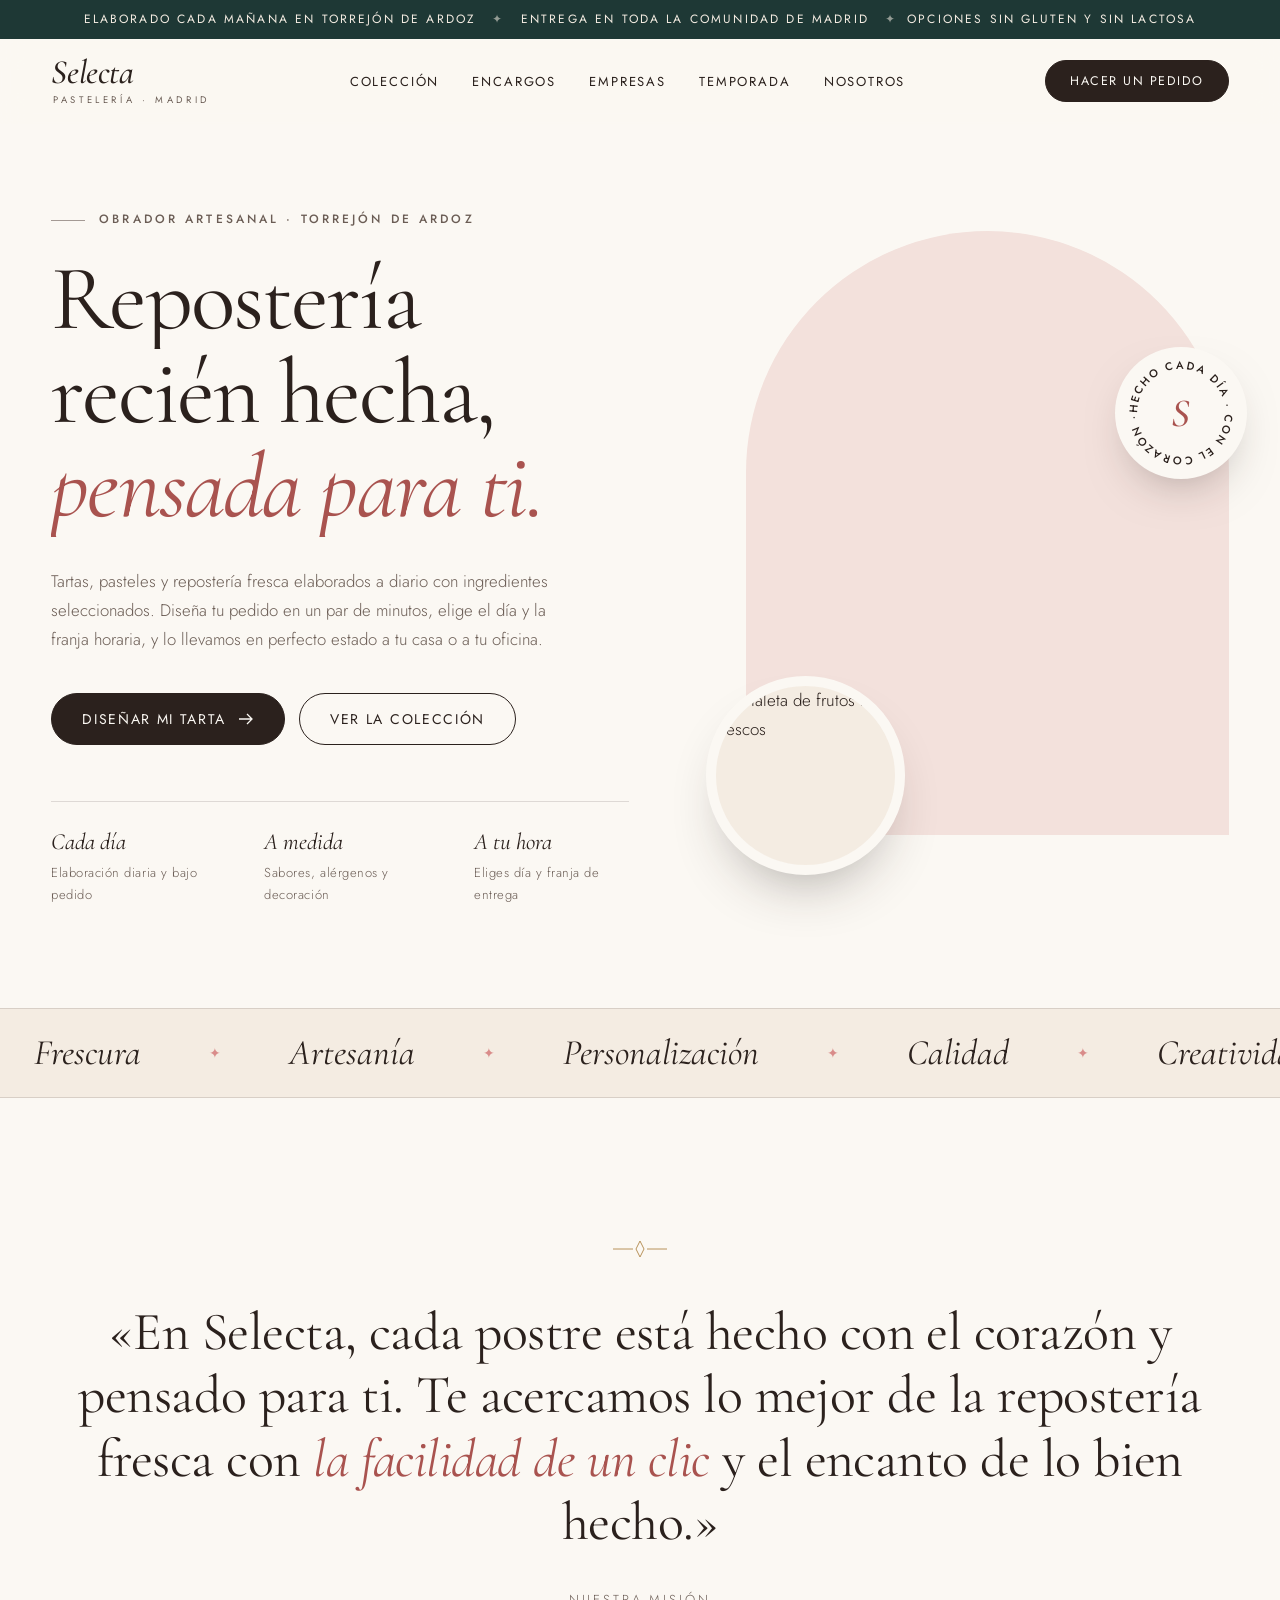
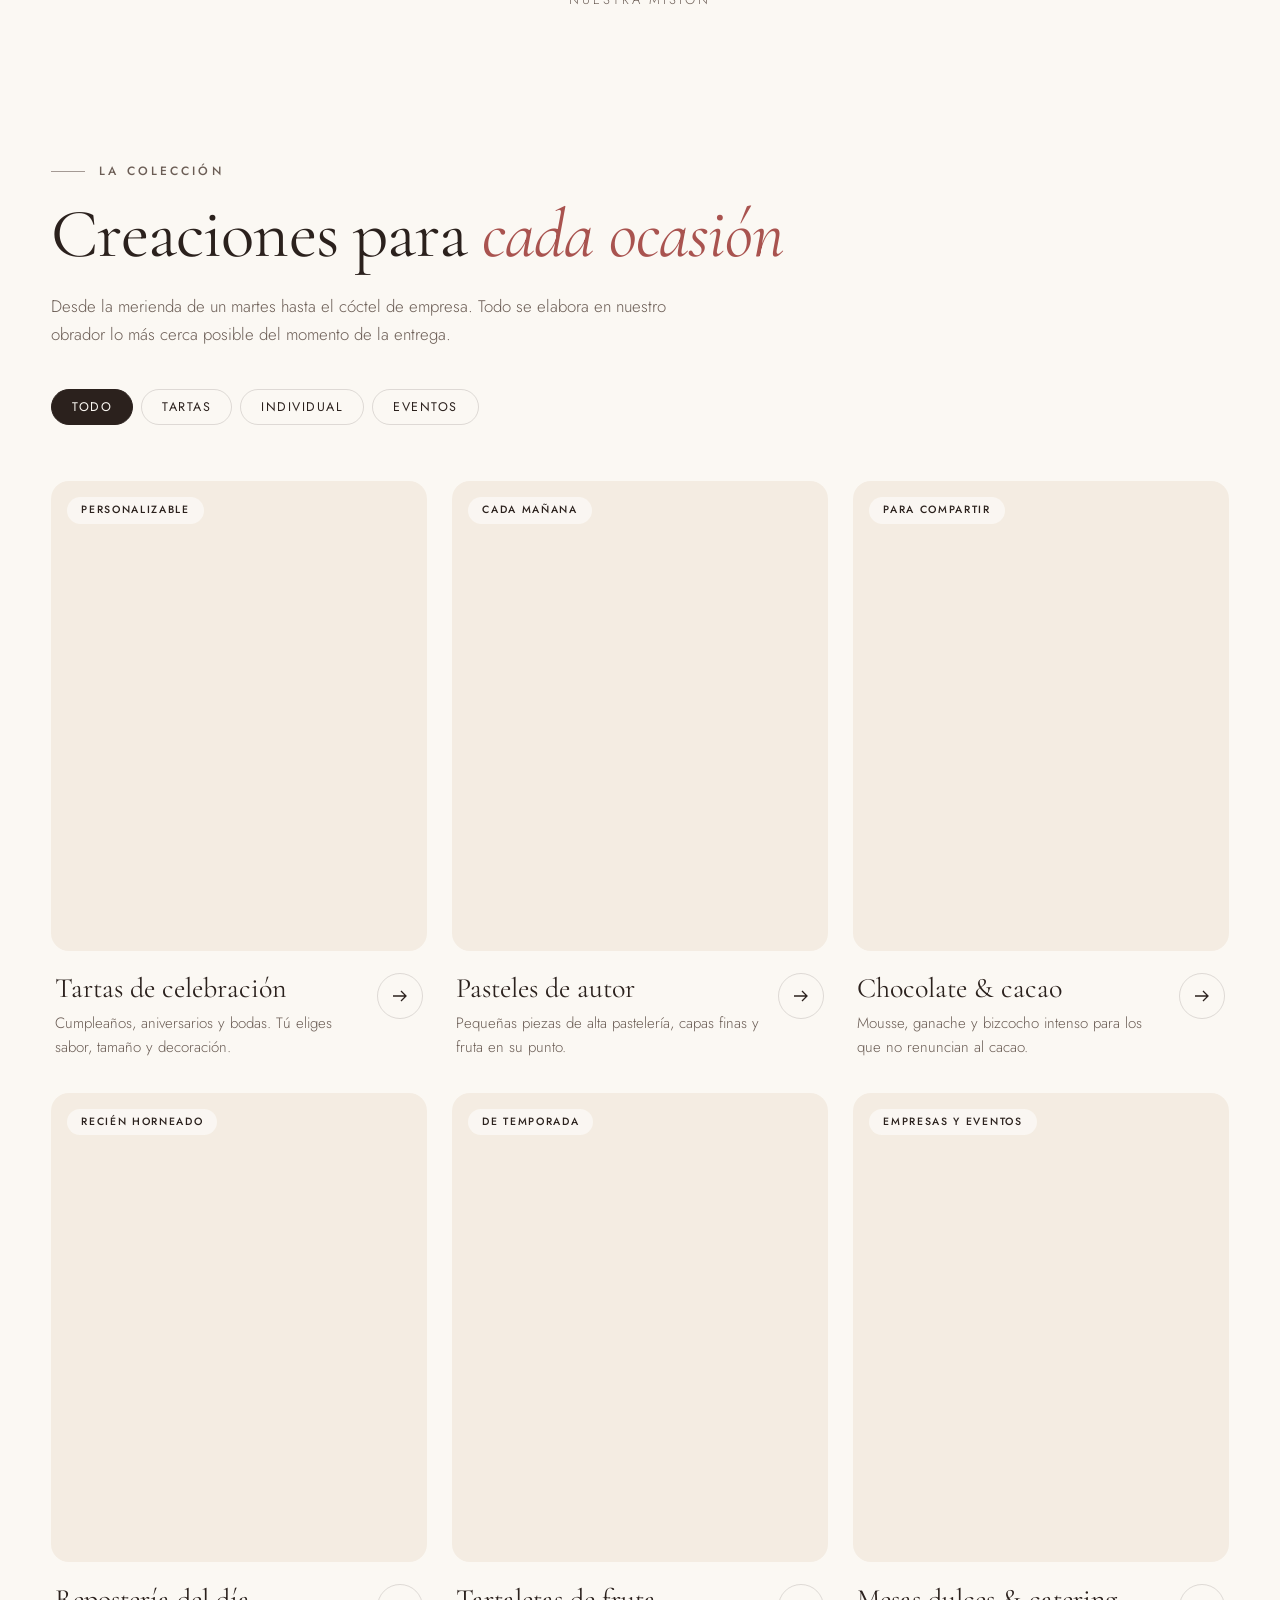
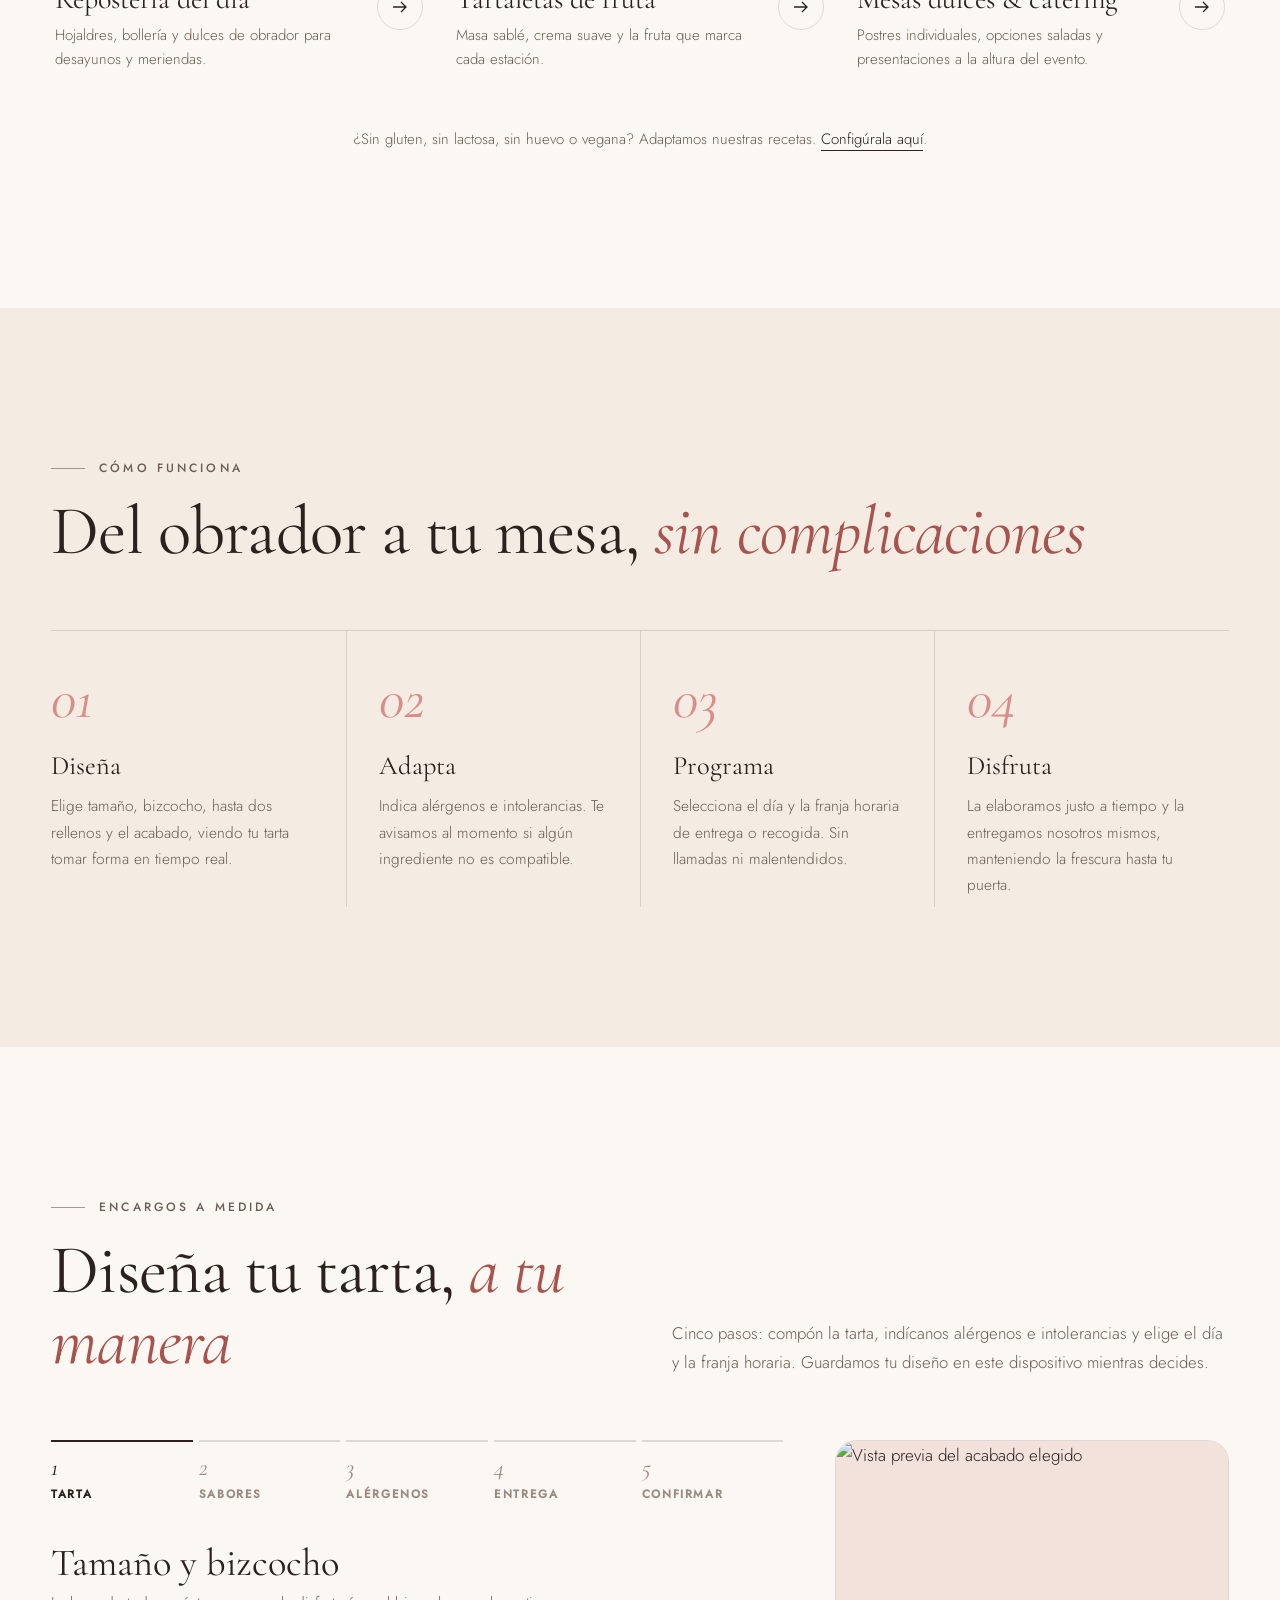
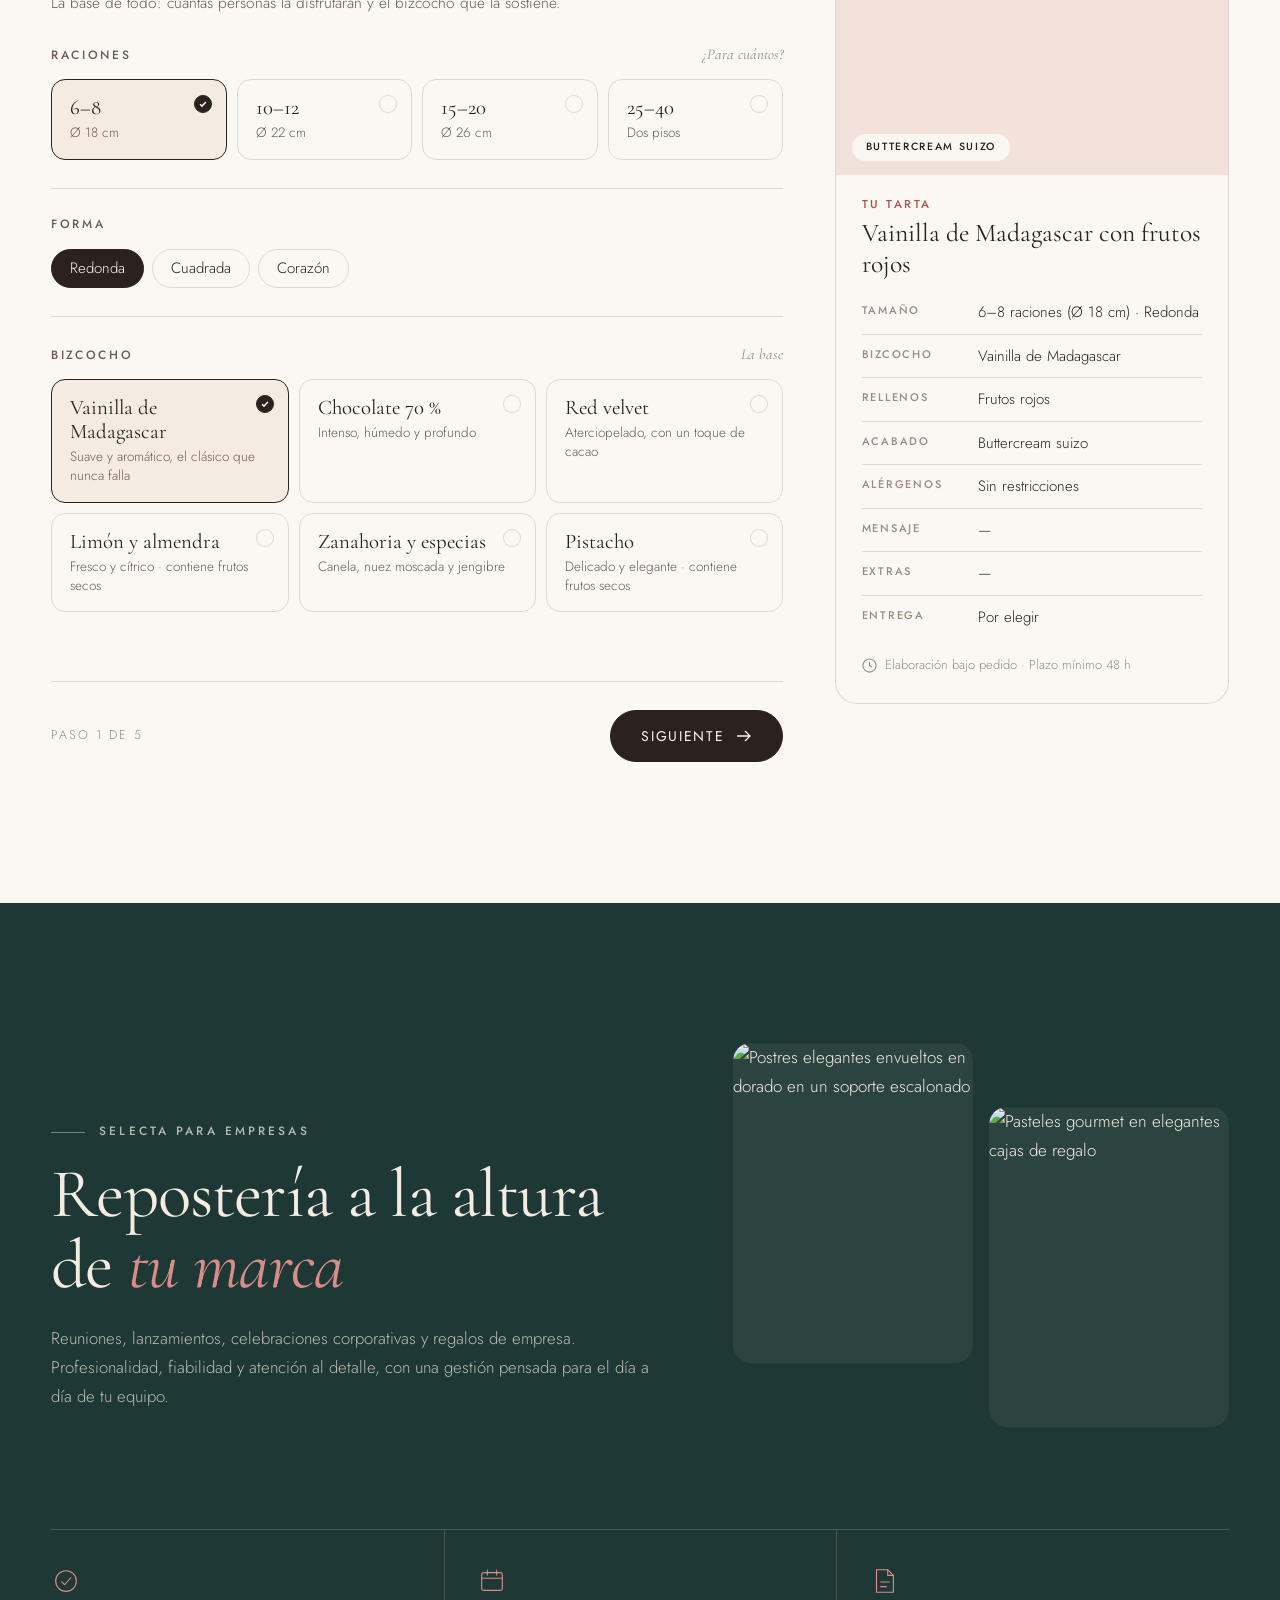
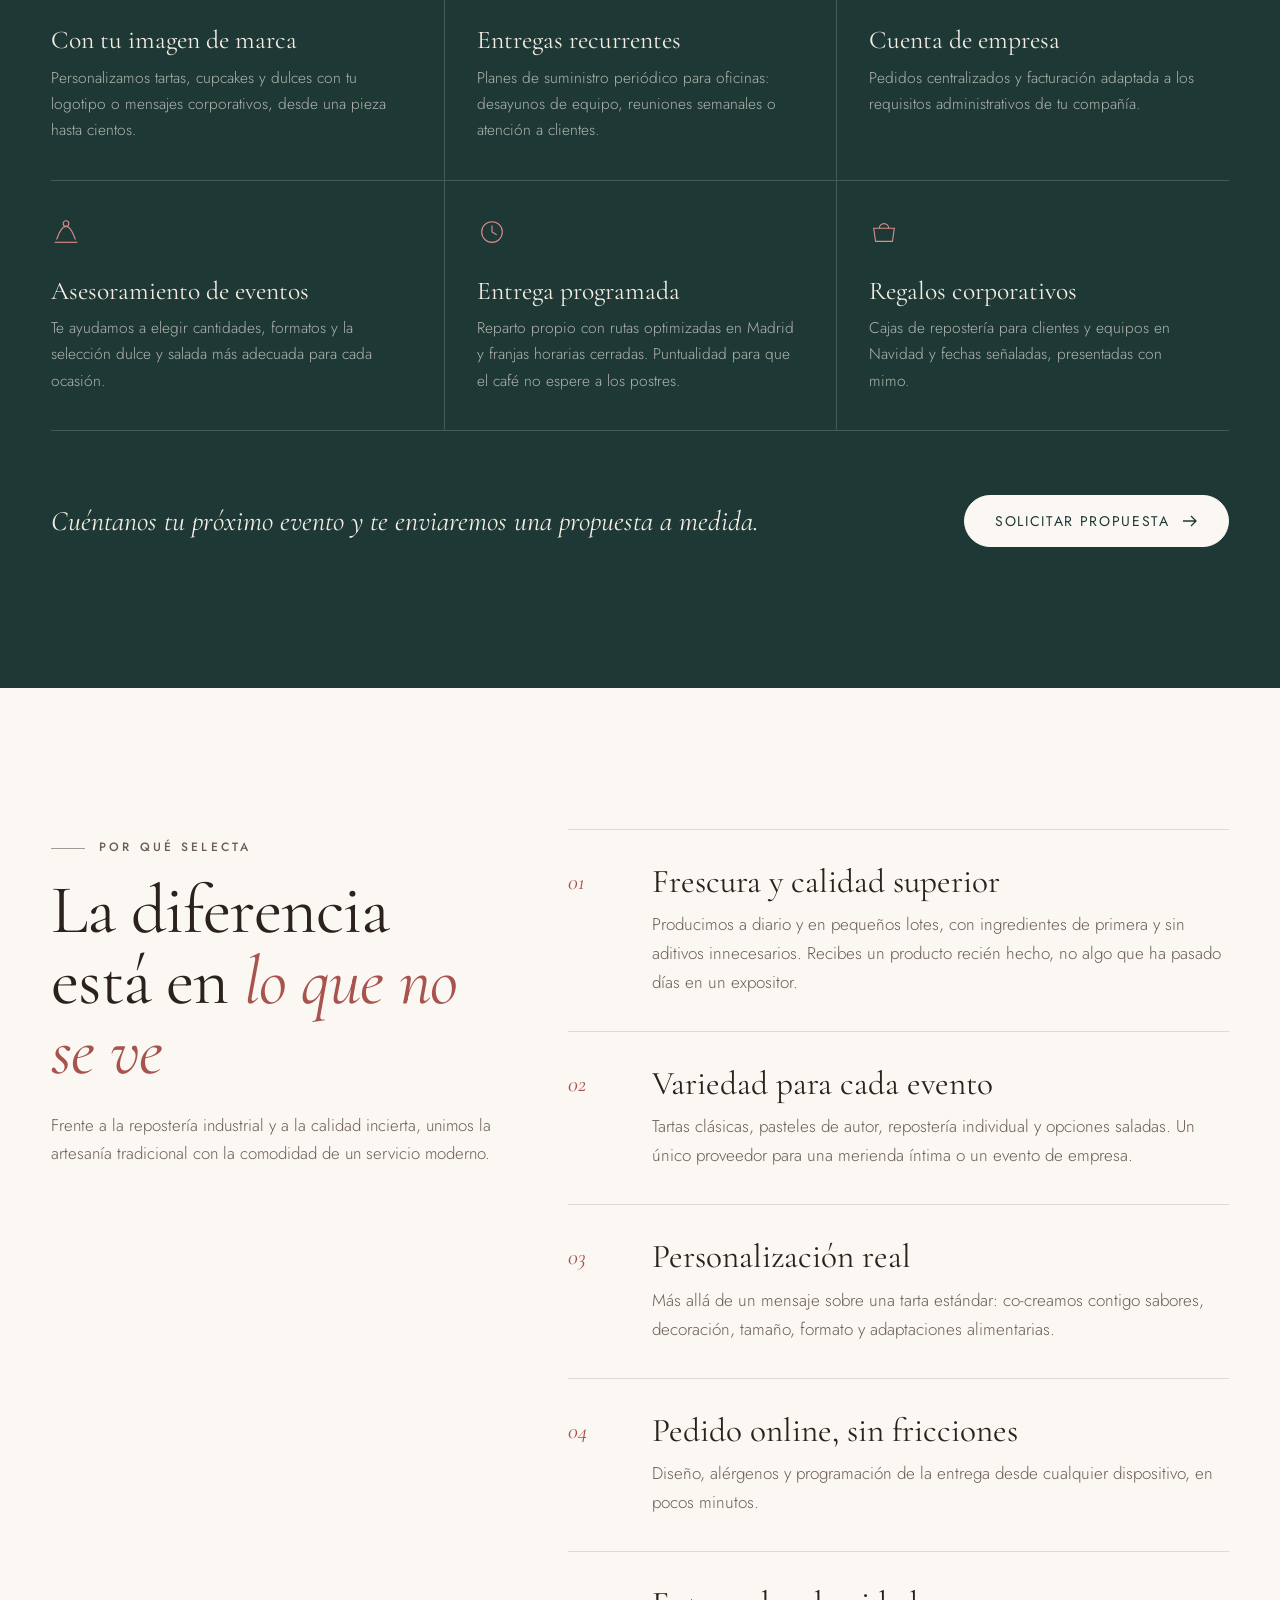
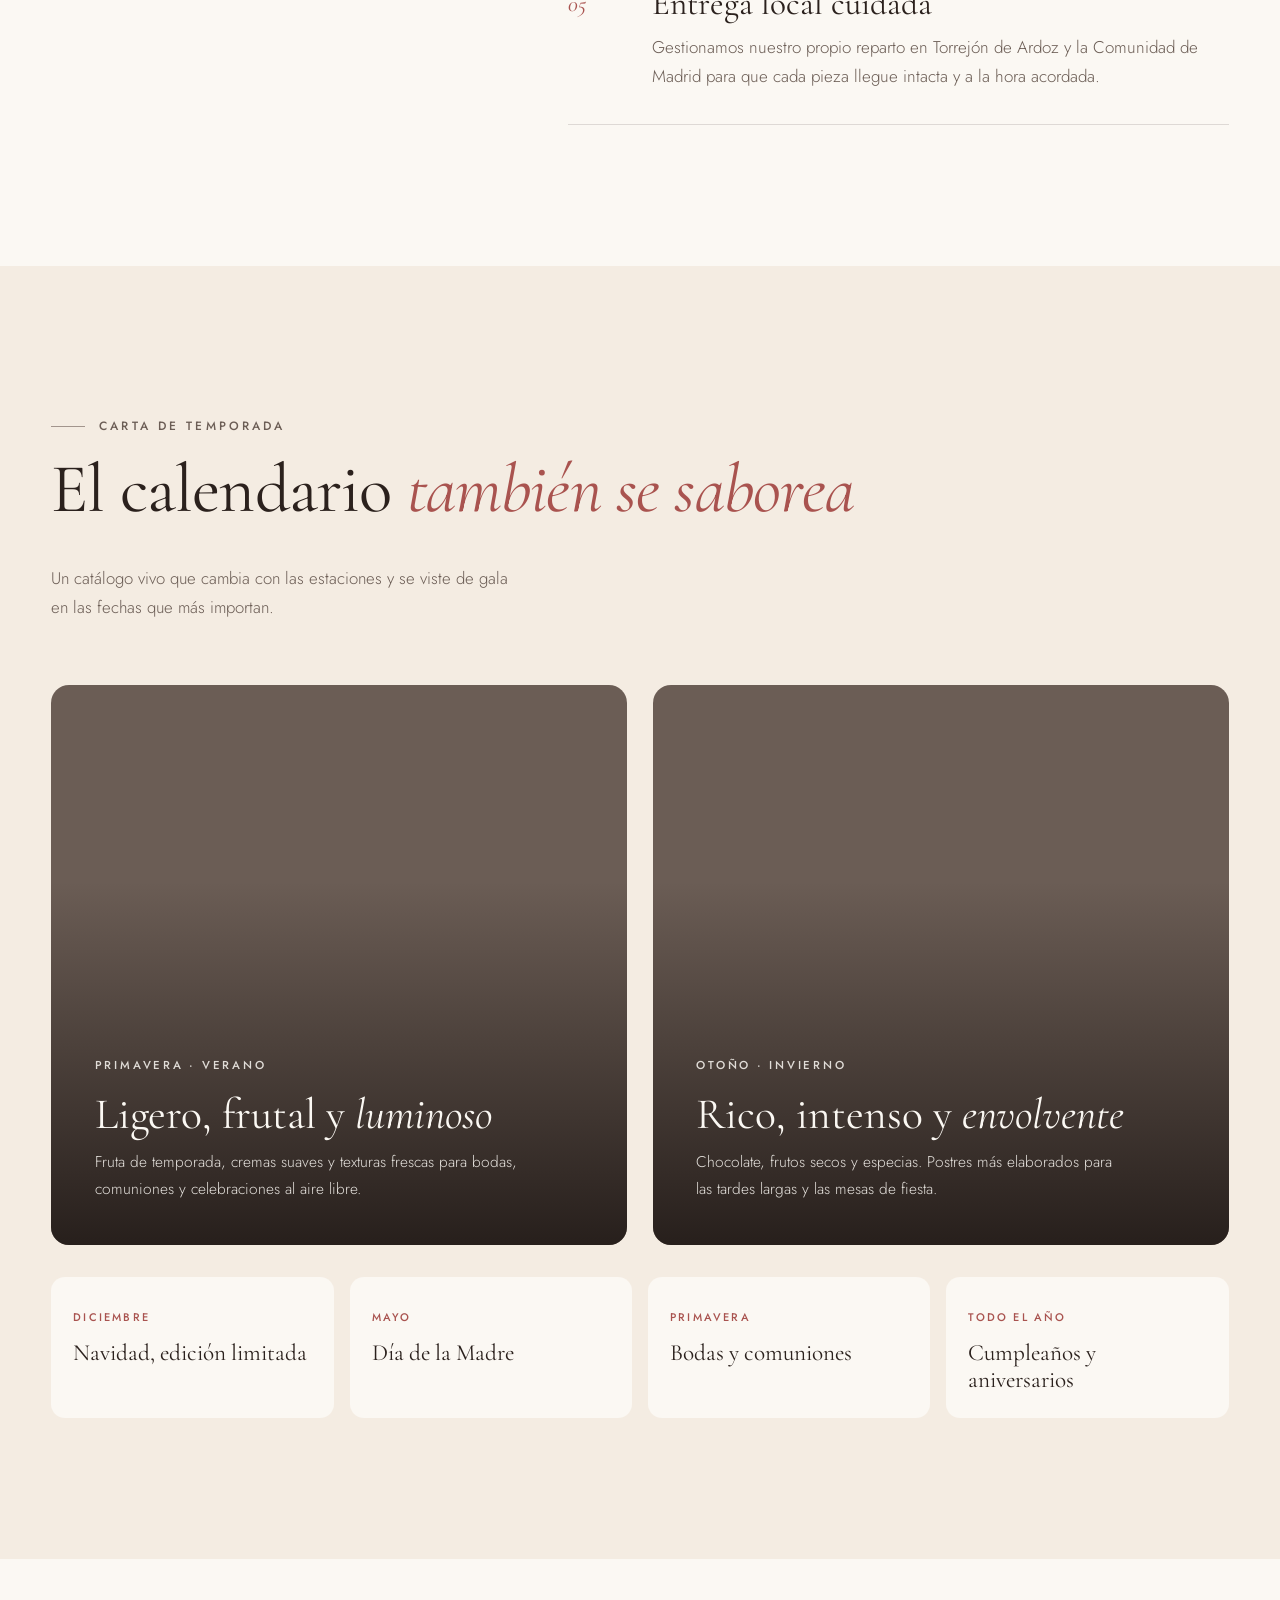
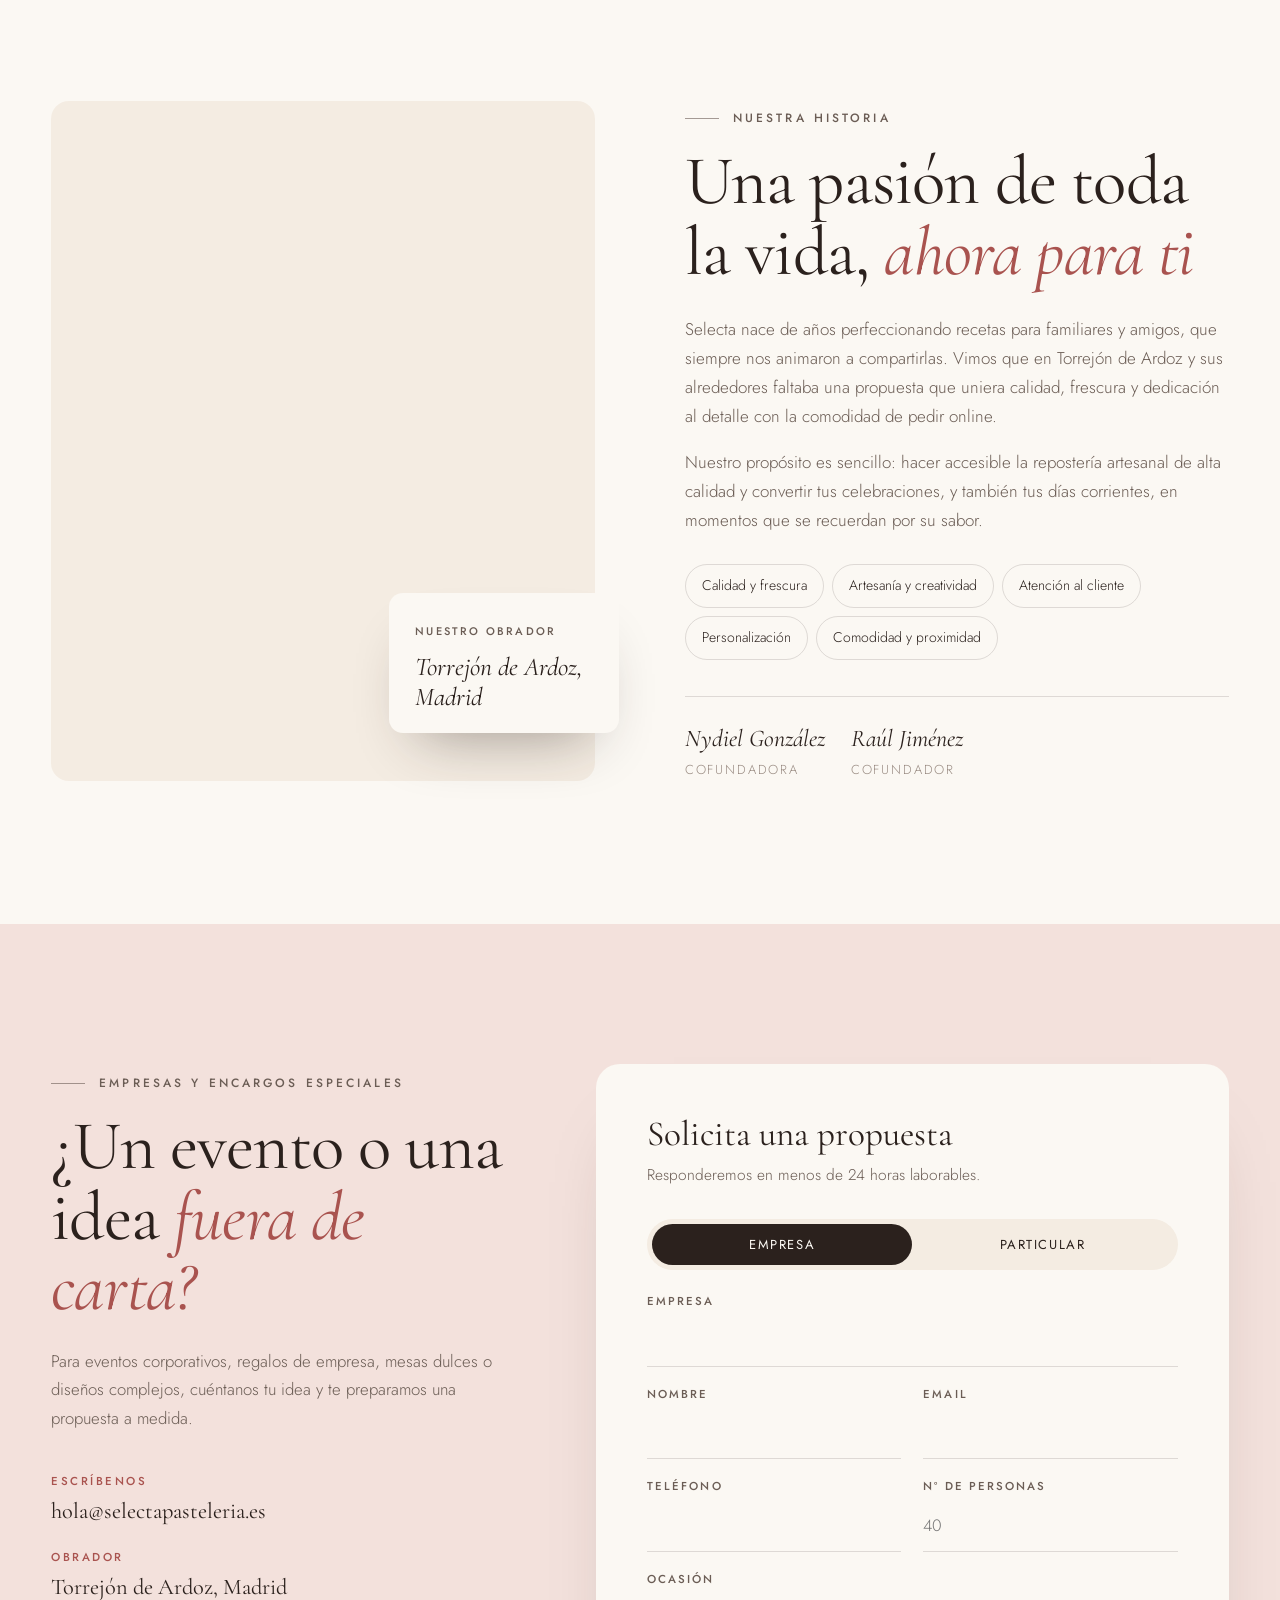
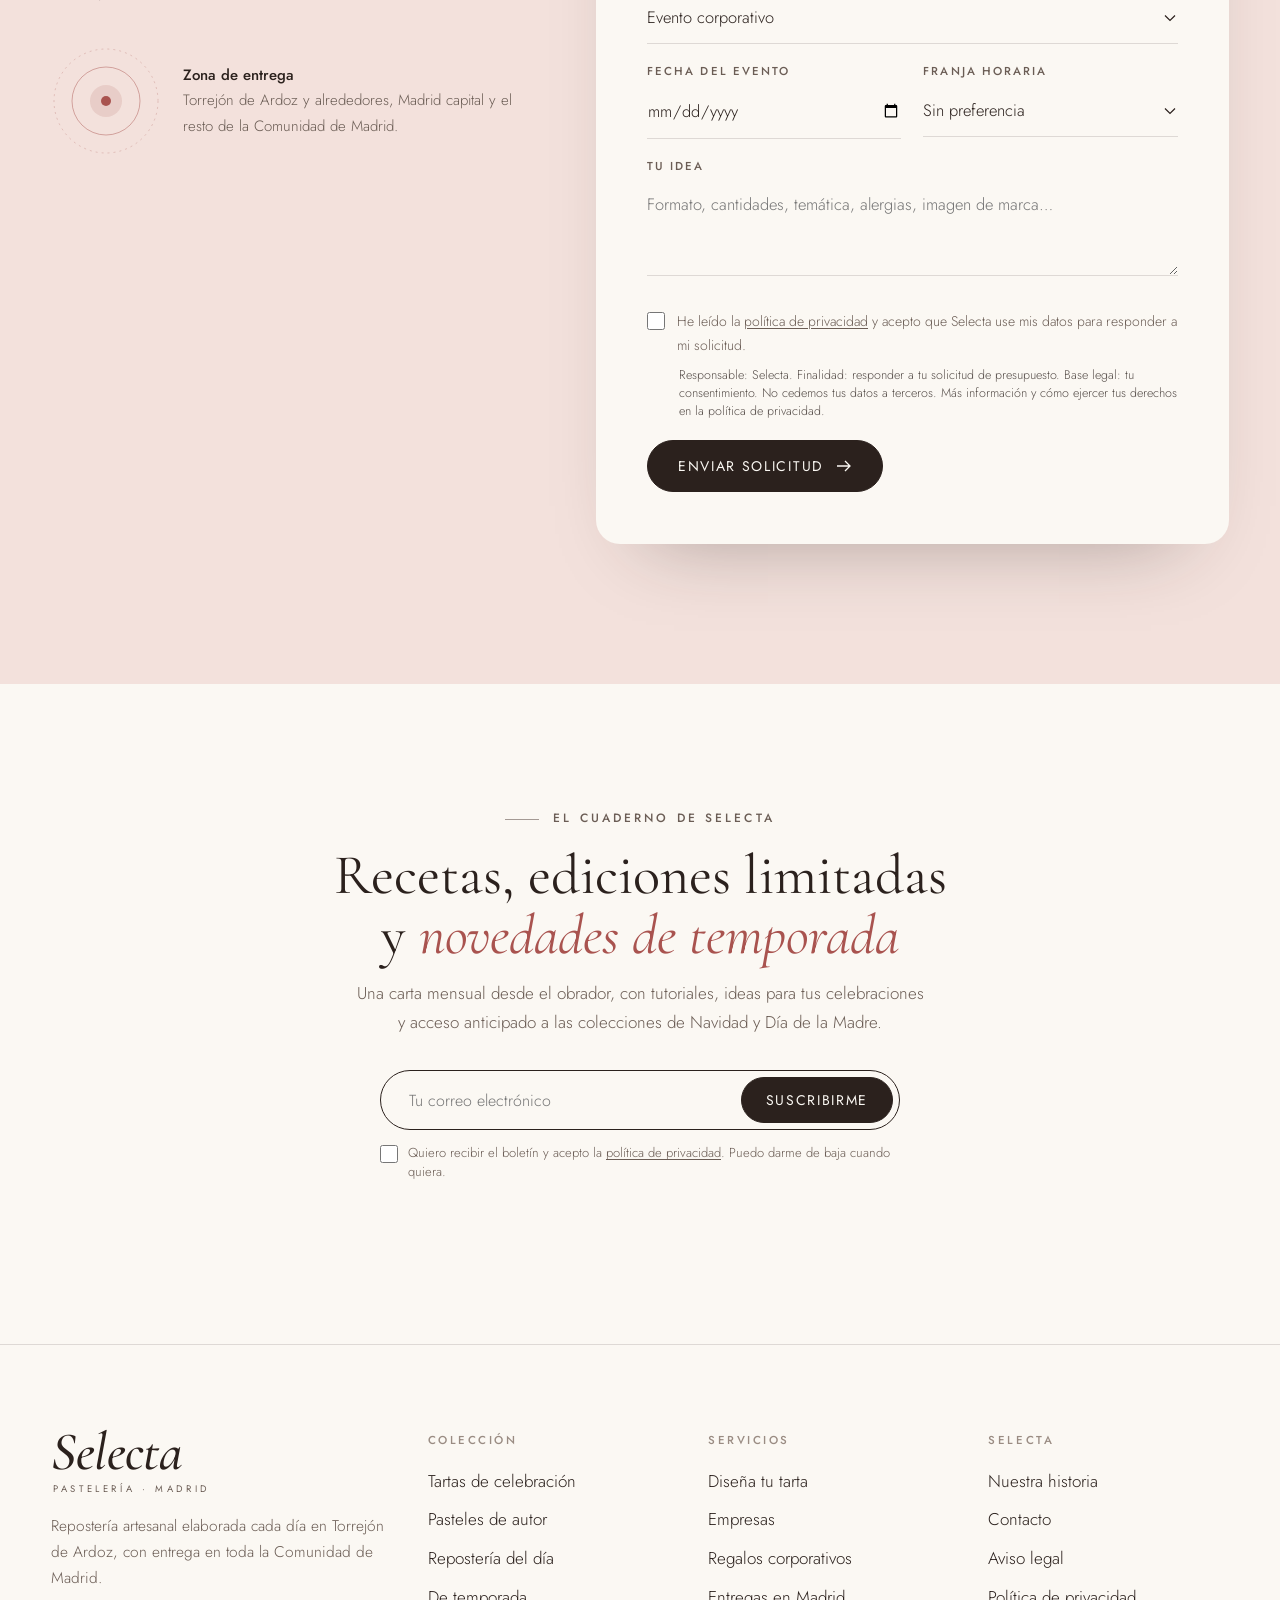
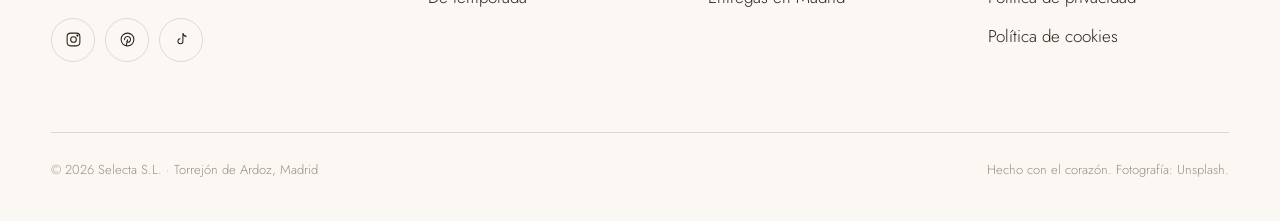
==== commit 464e819a: "Cumplimiento normativo UE en las tres versiones de la landing - Fuentes alojadas en el proyecto (wof" ====
--- a/index.html
+++ b/index.html
@@ -11,11 +11,8 @@
 
   <!-- Rendimiento: conexiones anticipadas, imagen principal precargada y fuentes sin bloquear el renderizado -->
   <link rel="preconnect" href="https://images.unsplash.com">
-  <link rel="preconnect" href="https://fonts.googleapis.com">
-  <link rel="preconnect" href="https://fonts.gstatic.com" crossorigin>
+  <link rel="stylesheet" href="fonts/fonts.css">
   <link rel="preload" as="image" href="https://images.unsplash.com/photo-1761637604698-0f9e9d3278ee?auto=format&fit=crop&w=960&h=1200&q=75" imagesrcset="https://images.unsplash.com/photo-1761637604698-0f9e9d3278ee?auto=format&fit=crop&w=480&h=600&q=75 480w, https://images.unsplash.com/photo-1761637604698-0f9e9d3278ee?auto=format&fit=crop&w=720&h=900&q=75 720w, https://images.unsplash.com/photo-1761637604698-0f9e9d3278ee?auto=format&fit=crop&w=960&h=1200&q=75 960w, https://images.unsplash.com/photo-1761637604698-0f9e9d3278ee?auto=format&fit=crop&w=1200&h=1500&q=75 1200w, https://images.unsplash.com/photo-1761637604698-0f9e9d3278ee?auto=format&fit=crop&w=1500&h=1875&q=75 1500w" imagesizes="(max-width: 860px) 92vw, 46vw" fetchpriority="high">
-  <link rel="preload" as="style" href="https://fonts.googleapis.com/css2?family=Cormorant+Garamond:ital,wght@0,400;0,500;1,400;1,500&family=Jost:wght@300;400;500&display=swap" onload="this.onload=null;this.rel='stylesheet'">
-  <noscript><link rel="stylesheet" href="https://fonts.googleapis.com/css2?family=Cormorant+Garamond:ital,wght@0,400;0,500;1,400;1,500&family=Jost:wght@300;400;500&display=swap"></noscript>
 
   <style>
     :root {
@@ -545,9 +542,9 @@
     .newsletter h2 { font: 400 clamp(2.2rem, 4.4vw, 3.6rem)/1.05 var(--serif); margin: 18px 0 14px; }
     .newsletter h2 em { color: var(--rose-deep); }
     .newsletter p { color: var(--ink-soft); margin: 0 auto 34px; max-width: 34em; }
-    .news-form { display: flex; max-width: 520px; margin: 0 auto; border: 1px solid var(--ink); border-radius: 999px; padding: 6px; }
-    .news-form input { flex: 1; min-width: 0; border: 0; background: transparent; padding: 0 22px; font-size: 16px; }
-    .news-form input:focus { outline: none; }
+    .news-row { display: flex; max-width: 520px; margin: 0 auto; border: 1px solid var(--ink); border-radius: 999px; padding: 6px; }
+    .news-row input { flex: 1; min-width: 0; border: 0; background: transparent; padding: 0 22px; font-size: 16px; }
+    .news-row input:focus { outline: none; }
     .news-form .btn { padding: 15px 24px; }
     .news-msg { margin-top: 16px; font: italic 400 1.2rem var(--serif); color: var(--sage); min-height: 1.6em; }
 
@@ -630,8 +627,8 @@
       .moment strong { font-size: 1.2rem; }
       .fields { grid-template-columns: 1fr; }
       .form-foot .btn { width: 100%; }
-      .news-form { flex-direction: column; border-radius: 22px; gap: 6px; }
-      .news-form input { padding: 14px 16px; text-align: center; }
+      .news-row { flex-direction: column; border-radius: 22px; gap: 6px; }
+      .news-row input { padding: 14px 16px; text-align: center; }
       .story-media .stamp { position: relative; right: auto; bottom: auto; margin: -50px 16px 0 auto; }
       .pillar { grid-template-columns: 44px 1fr; }
       /* Configurador en móvil */
@@ -664,6 +661,17 @@
       html { scroll-behavior: auto; }
       .js .reveal { opacity: 1; transform: none; }
     }
+  
+    /* Cumplimiento: consentimiento y enlaces legales */
+    .consent { margin-top: 20px; }
+    .consent .check-line { margin-top: 0; }
+    .consent-note { margin: 8px 0 0 32px; font-size: 12.5px; line-height: 1.45; opacity: .78; max-width: 46em; }
+    .check-line a, .news-consent a { color: inherit; text-decoration: underline; text-underline-offset: 2px; }
+    .news-consent { display: flex; gap: 10px; align-items: flex-start; margin-top: 12px; font-size: 13px; line-height: 1.45; cursor: pointer; text-align: left; }
+    .news-consent input { width: 18px; height: 18px; margin: 1px 0 0; flex: none; accent-color: currentColor; }
+    .form-foot .consent { margin-top: 0; flex: 1 1 22em; }
+    .consent.has-error .check-line { color: var(--rose-deep); }
+    .news-consent { max-width: 520px; margin: 14px auto 0; color: var(--ink-soft); }
   </style>
 </head>
 <body>
@@ -1110,7 +1118,8 @@
                       <input id="c-phone" name="phone" type="tel" autocomplete="tel" placeholder="600 000 000">
                     </div>
                   </div>
-                  <label class="check-line"><input type="checkbox" name="privacy" id="c-privacy">Acepto que Selecta use mis datos solo para gestionar este encargo.</label>
+                  <label class="check-line"><input type="checkbox" name="privacy" id="c-privacy"><span>He leído la <a href="legal/privacidad.html" target="_blank" rel="noopener">política de privacidad</a> y acepto que Selecta use mis datos, incluidas las alergias que indique, solo para gestionar este encargo.</span></label>
+                  <p class="consent-note">Responsable: Selecta. Finalidad: preparar y entregar tu encargo. Base legal: tu consentimiento. No cedemos tus datos a terceros. Puedes acceder a ellos, rectificarlos o suprimirlos como se explica en la política de privacidad.</p>
                 </div>
 
                 <div class="review">
@@ -1388,7 +1397,10 @@
             </div>
 
             <div class="form-foot">
-              <small>Al enviar aceptas que usemos tus datos solo para gestionar tu solicitud.</small>
+              <div class="consent" id="f-consent">
+                <label class="check-line"><input type="checkbox" name="privacy" id="f-privacy"><span>He leído la <a href="legal/privacidad.html" target="_blank" rel="noopener">política de privacidad</a> y acepto que Selecta use mis datos para responder a mi solicitud.</span></label>
+                <p class="consent-note">Responsable: Selecta. Finalidad: responder a tu solicitud de presupuesto. Base legal: tu consentimiento. No cedemos tus datos a terceros. Más información y cómo ejercer tus derechos en la política de privacidad.</p>
+              </div>
               <button type="submit" class="btn btn-primary">Enviar solicitud
                 <svg viewBox="0 0 16 16" fill="none" stroke="currentColor" stroke-width="1.3"><path d="M1 8h13M9 3l5 5-5 5"/></svg>
               </button>
@@ -1412,8 +1424,11 @@
         <h2>Recetas, ediciones limitadas<br>y <em>novedades de temporada</em></h2>
         <p>Una carta mensual desde el obrador, con tutoriales, ideas para tus celebraciones y acceso anticipado a las colecciones de Navidad y Día de la Madre.</p>
         <form class="news-form" id="news-form">
-          <input type="email" name="email" placeholder="Tu correo electrónico" aria-label="Tu correo electrónico" required>
-          <button class="btn btn-primary" type="submit">Suscribirme</button>
+          <div class="news-row">
+            <input type="email" name="email" placeholder="Tu correo electrónico" aria-label="Tu correo electrónico" required>
+            <button class="btn btn-primary" type="submit">Suscribirme</button>
+          </div>
+          <label class="news-consent"><input type="checkbox" name="privacy"><span>Quiero recibir el boletín y acepto la <a href="legal/privacidad.html" target="_blank" rel="noopener">política de privacidad</a>. Puedo darme de baja cuando quiera.</span></label>
         </form>
         <div class="news-msg" id="news-msg" aria-live="polite"></div>
       </div>
@@ -1455,8 +1470,9 @@
           <ul>
             <li><a href="#nosotros">Nuestra historia</a></li>
             <li><a href="#contacto">Contacto</a></li>
-            <li><a href="#">Aviso legal</a></li>
-            <li><a href="#">Política de privacidad</a></li>
+            <li><a href="legal/aviso-legal.html">Aviso legal</a></li>
+            <li><a href="legal/privacidad.html">Política de privacidad</a></li>
+            <li><a href="legal/cookies.html">Política de cookies</a></li>
           </ul>
         </div>
       </div>
@@ -1815,6 +1831,8 @@
           el.closest('.field').classList.toggle('has-error', !valid);
           if (!valid && ok) { el.focus(); ok = false; }
         });
+        $('#f-consent').classList.toggle('has-error', !form.privacy.checked);
+        if (!form.privacy.checked && ok) { form.privacy.focus(); ok = false; }
         if (!ok) return;
         // Punto de integración: enviar los datos al backend o servicio de formularios.
         $('#success-name').textContent = form.name.value.trim().split(' ')[0];
@@ -1826,8 +1844,9 @@
       $('#news-form').addEventListener('submit', e => {
         e.preventDefault();
         const input = e.target.email, valid = input.checkValidity() && input.value;
-        $('#news-msg').textContent = valid ? '¡Te damos la bienvenida al cuaderno! Revisa tu correo.' : 'Introduce un correo válido, por favor.';
-        if (valid) e.target.reset();
+        const agreed = e.target.privacy.checked;
+        $('#news-msg').textContent = !valid ? 'Introduce un correo válido, por favor.' : !agreed ? 'Marca la casilla de privacidad para suscribirte.' : '¡Te damos la bienvenida al cuaderno! Revisa tu correo.';
+        if (valid && agreed) e.target.reset();
       });
 
       $('#year').textContent = new Date().getFullYear();
--- a/fonts/fonts.css
+++ b/fonts/fonts.css
@@ -0,0 +1,57 @@
+/* Fuentes alojadas en el proyecto (subconjunto latin). Licencia SIL Open Font License 1.1: ver OFL-*.txt */
+@font-face {
+  font-family: 'Cormorant Garamond';
+  font-style: italic;
+  font-weight: 400;
+  font-display: swap;
+  src: url(cormorant-garamond-italic-variable.woff2) format('woff2');
+  unicode-range: U+0000-00FF, U+0131, U+0152-0153, U+02BB-02BC, U+02C6, U+02DA, U+02DC, U+0304, U+0308, U+0329, U+2000-206F, U+20AC, U+2122, U+2191, U+2193, U+2212, U+2215, U+FEFF, U+FFFD;
+}
+@font-face {
+  font-family: 'Cormorant Garamond';
+  font-style: italic;
+  font-weight: 500;
+  font-display: swap;
+  src: url(cormorant-garamond-italic-variable.woff2) format('woff2');
+  unicode-range: U+0000-00FF, U+0131, U+0152-0153, U+02BB-02BC, U+02C6, U+02DA, U+02DC, U+0304, U+0308, U+0329, U+2000-206F, U+20AC, U+2122, U+2191, U+2193, U+2212, U+2215, U+FEFF, U+FFFD;
+}
+@font-face {
+  font-family: 'Cormorant Garamond';
+  font-style: normal;
+  font-weight: 400;
+  font-display: swap;
+  src: url(cormorant-garamond-normal-variable.woff2) format('woff2');
+  unicode-range: U+0000-00FF, U+0131, U+0152-0153, U+02BB-02BC, U+02C6, U+02DA, U+02DC, U+0304, U+0308, U+0329, U+2000-206F, U+20AC, U+2122, U+2191, U+2193, U+2212, U+2215, U+FEFF, U+FFFD;
+}
+@font-face {
+  font-family: 'Cormorant Garamond';
+  font-style: normal;
+  font-weight: 500;
+  font-display: swap;
+  src: url(cormorant-garamond-normal-variable.woff2) format('woff2');
+  unicode-range: U+0000-00FF, U+0131, U+0152-0153, U+02BB-02BC, U+02C6, U+02DA, U+02DC, U+0304, U+0308, U+0329, U+2000-206F, U+20AC, U+2122, U+2191, U+2193, U+2212, U+2215, U+FEFF, U+FFFD;
+}
+@font-face {
+  font-family: 'Jost';
+  font-style: normal;
+  font-weight: 300;
+  font-display: swap;
+  src: url(jost-normal-variable.woff2) format('woff2');
+  unicode-range: U+0000-00FF, U+0131, U+0152-0153, U+02BB-02BC, U+02C6, U+02DA, U+02DC, U+0304, U+0308, U+0329, U+2000-206F, U+20AC, U+2122, U+2191, U+2193, U+2212, U+2215, U+FEFF, U+FFFD;
+}
+@font-face {
+  font-family: 'Jost';
+  font-style: normal;
+  font-weight: 400;
+  font-display: swap;
+  src: url(jost-normal-variable.woff2) format('woff2');
+  unicode-range: U+0000-00FF, U+0131, U+0152-0153, U+02BB-02BC, U+02C6, U+02DA, U+02DC, U+0304, U+0308, U+0329, U+2000-206F, U+20AC, U+2122, U+2191, U+2193, U+2212, U+2215, U+FEFF, U+FFFD;
+}
+@font-face {
+  font-family: 'Jost';
+  font-style: normal;
+  font-weight: 500;
+  font-display: swap;
+  src: url(jost-normal-variable.woff2) format('woff2');
+  unicode-range: U+0000-00FF, U+0131, U+0152-0153, U+02BB-02BC, U+02C6, U+02DA, U+02DC, U+0304, U+0308, U+0329, U+2000-206F, U+20AC, U+2122, U+2191, U+2193, U+2212, U+2215, U+FEFF, U+FFFD;
+}
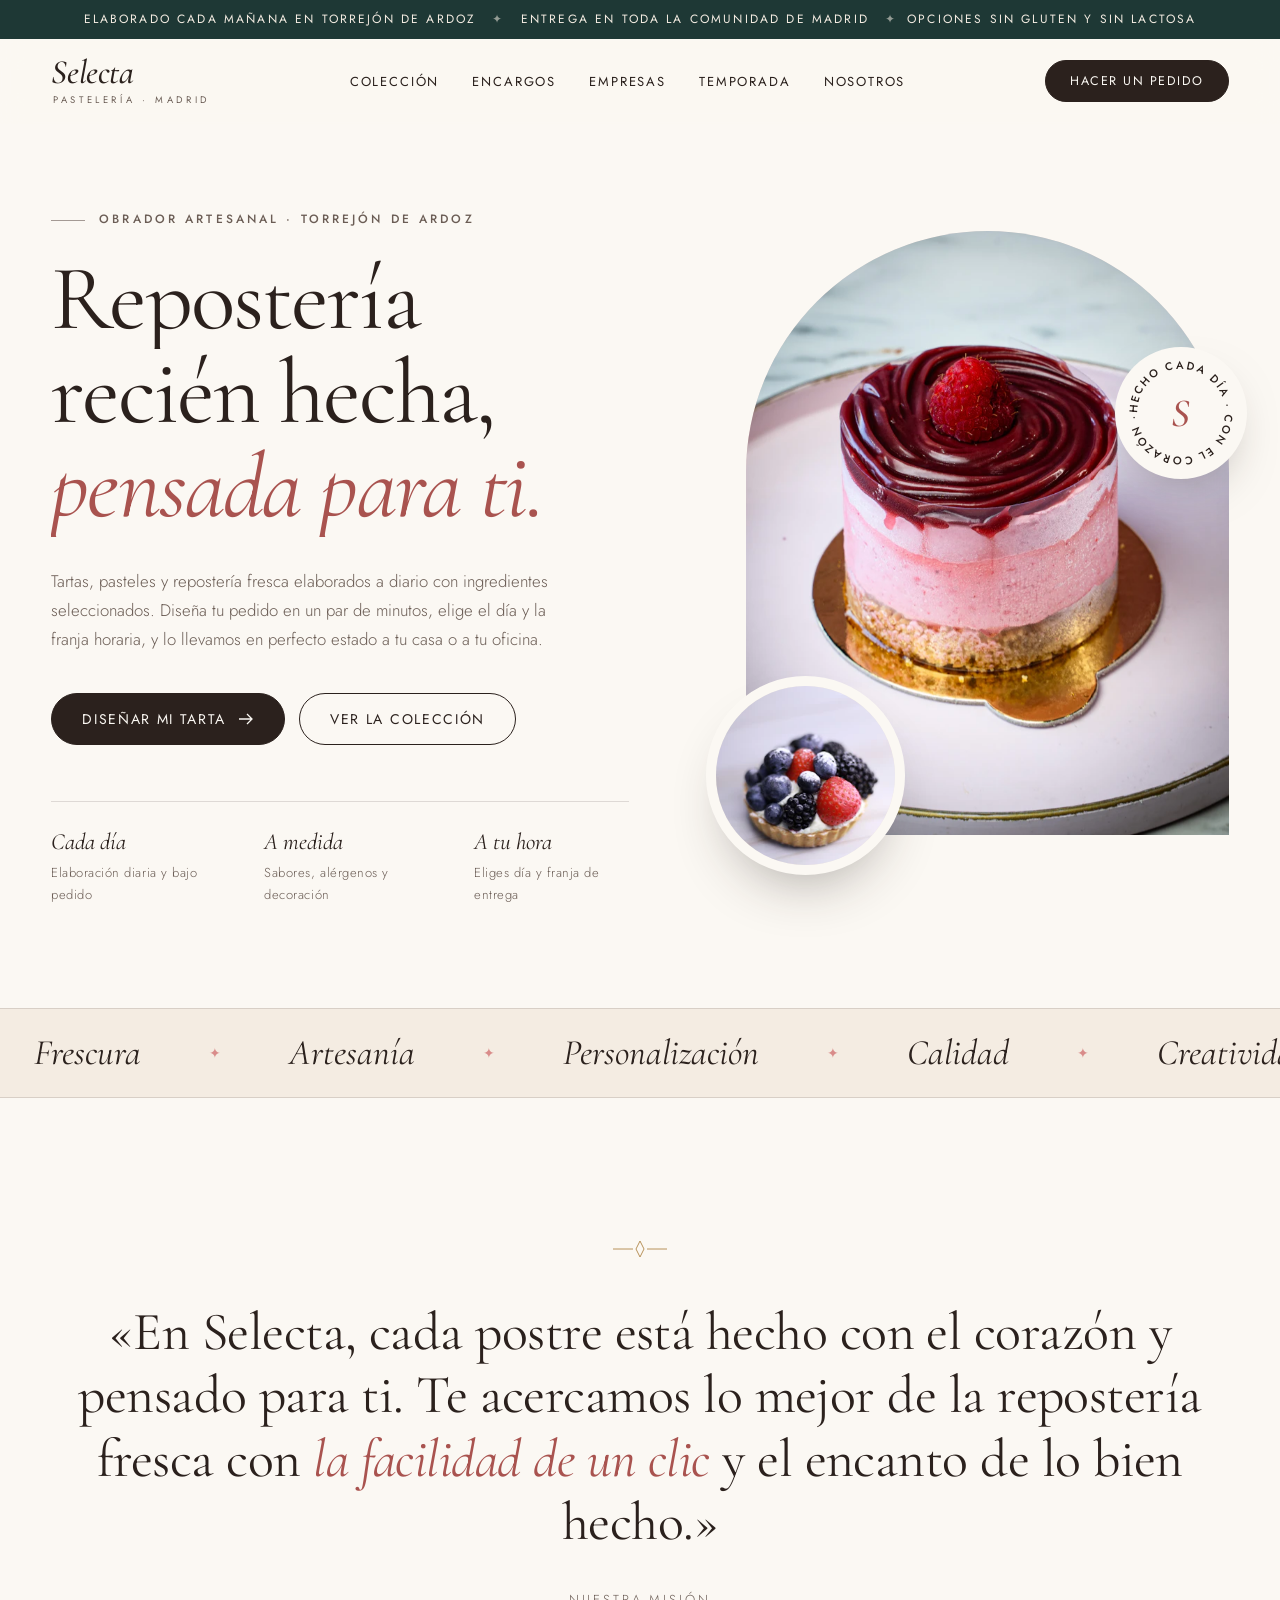
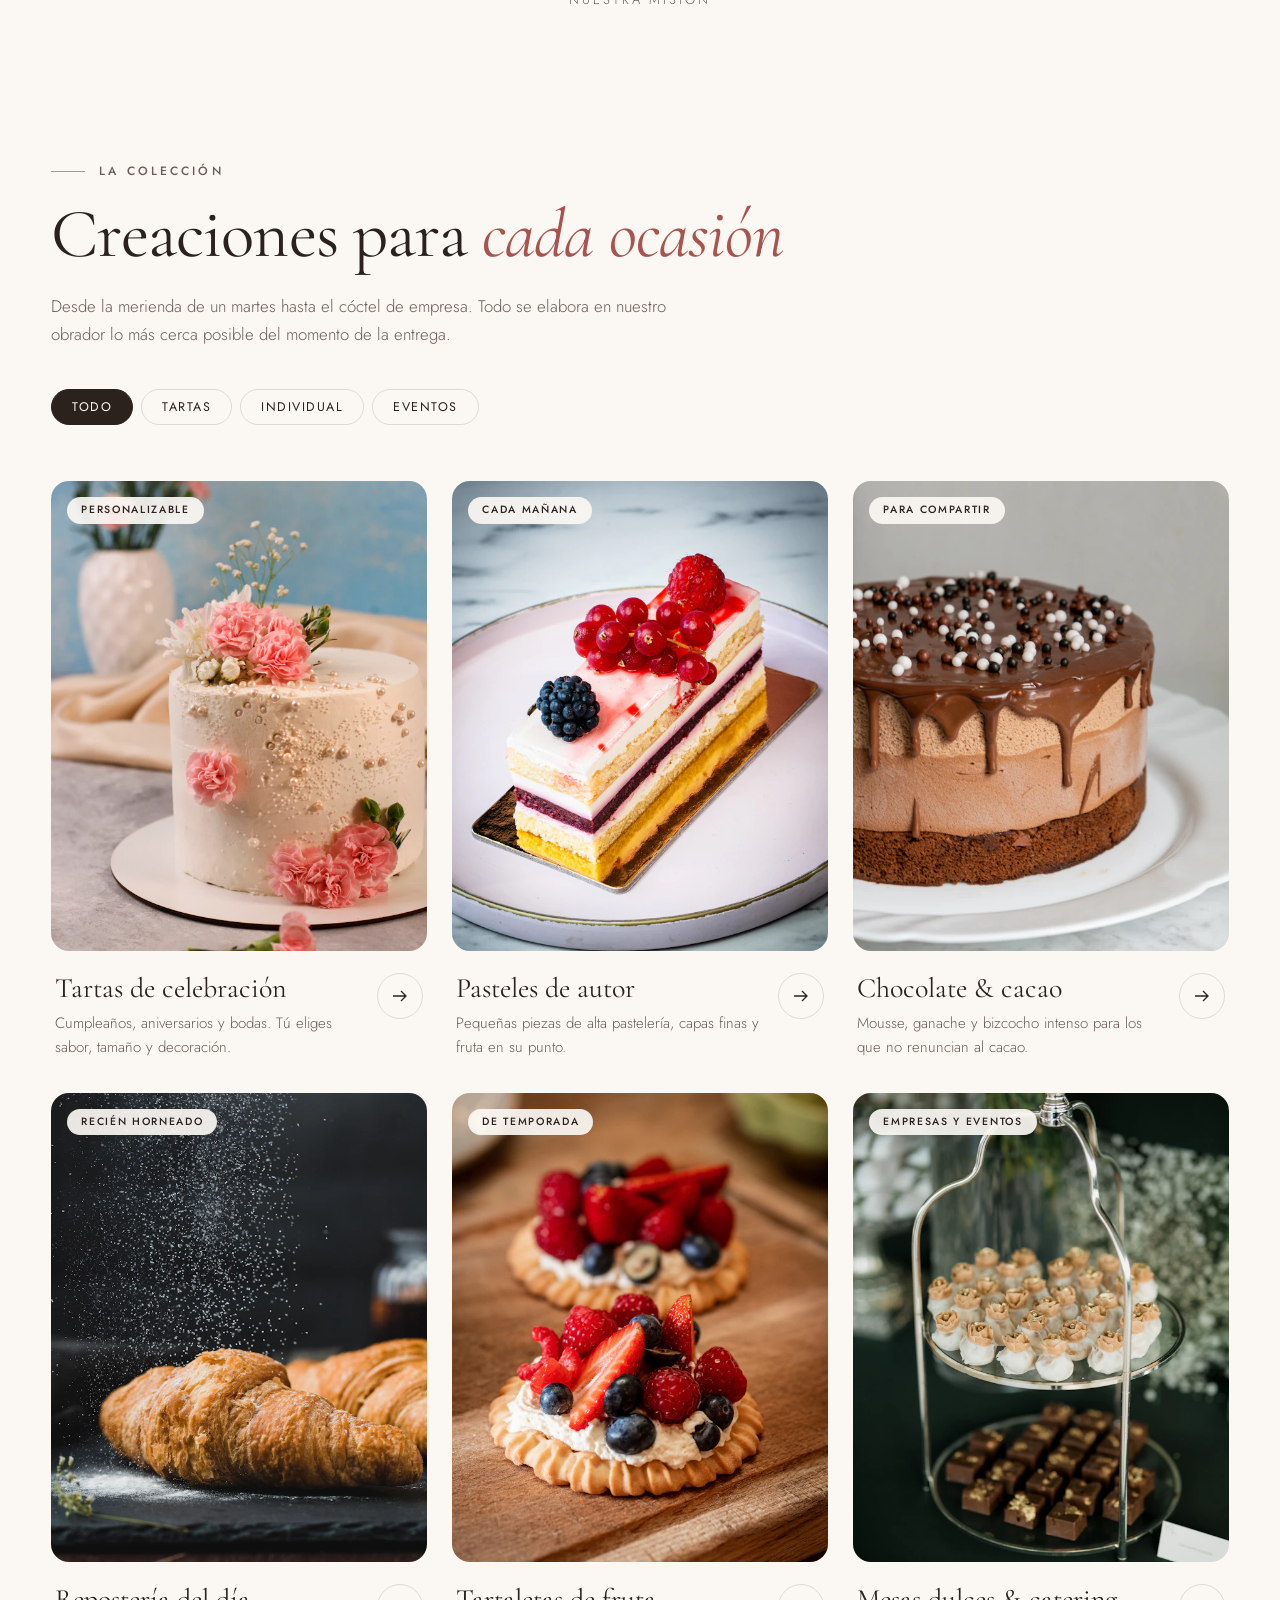
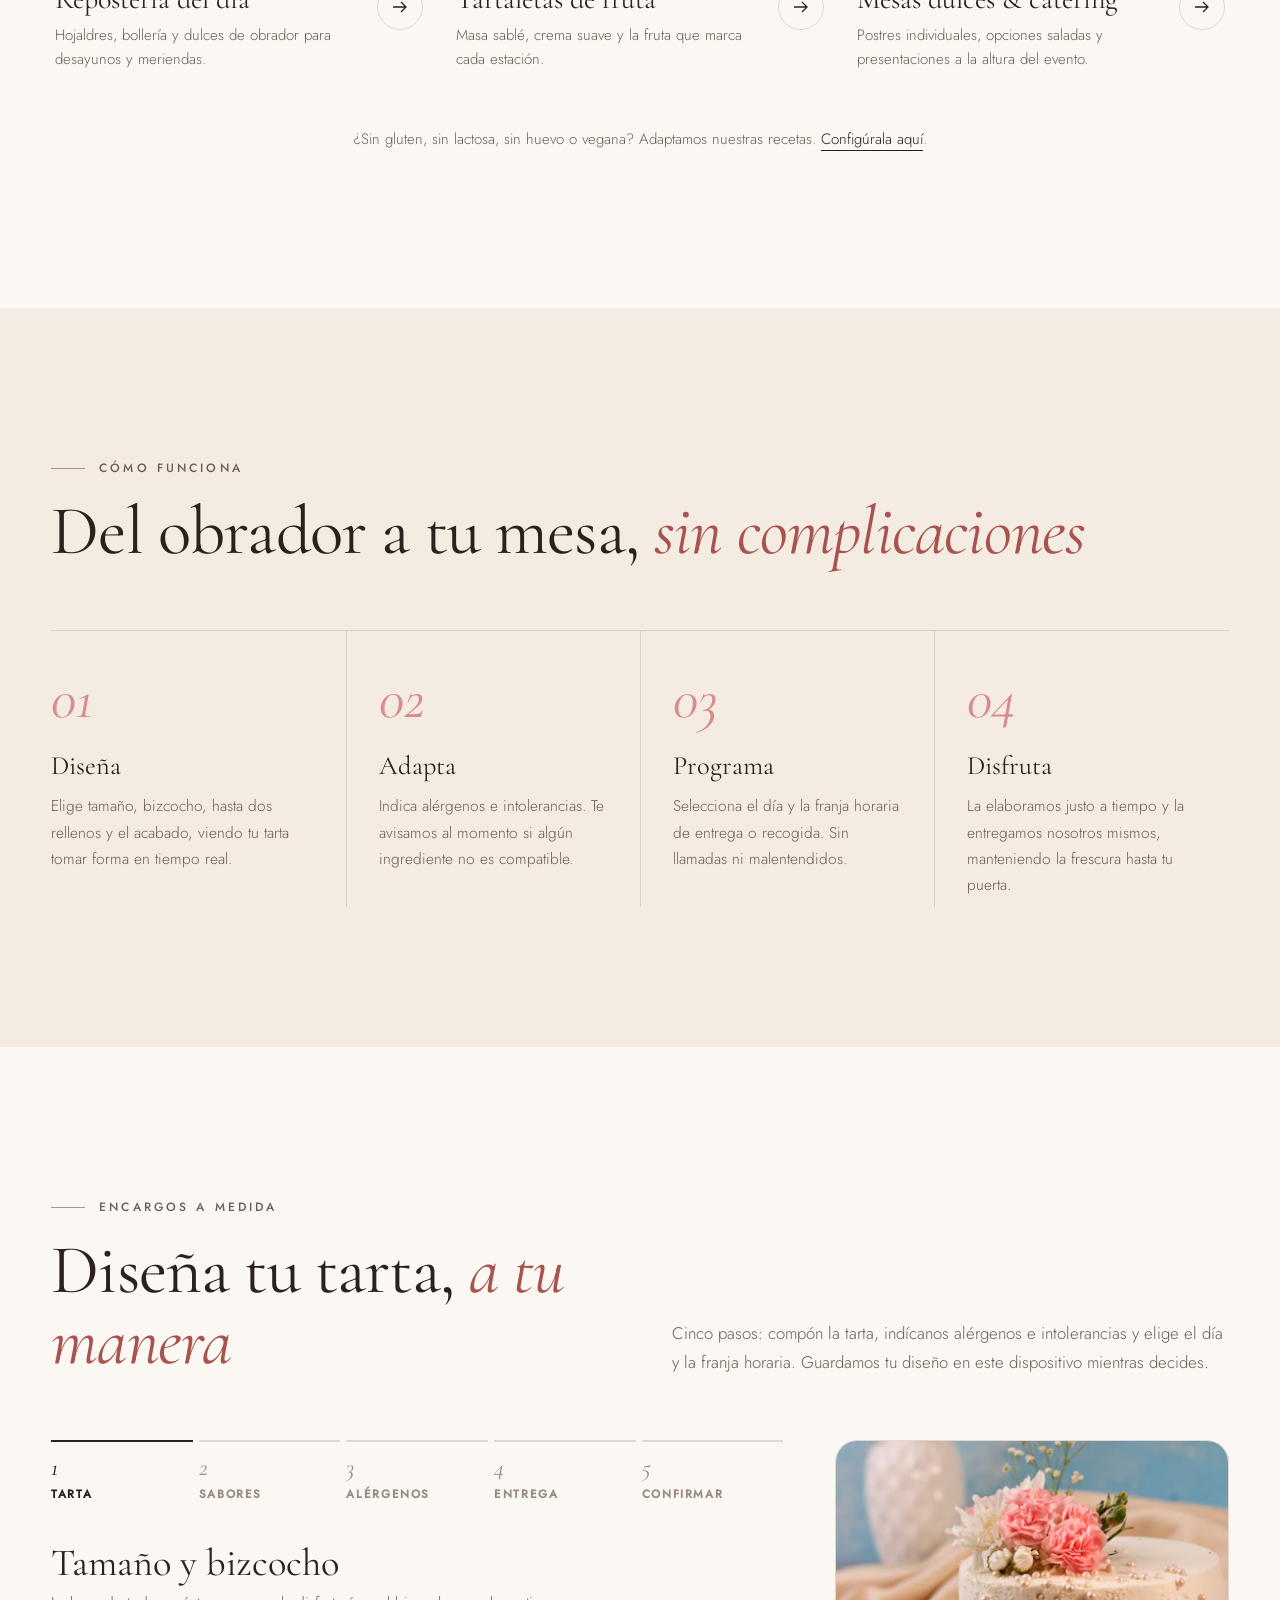
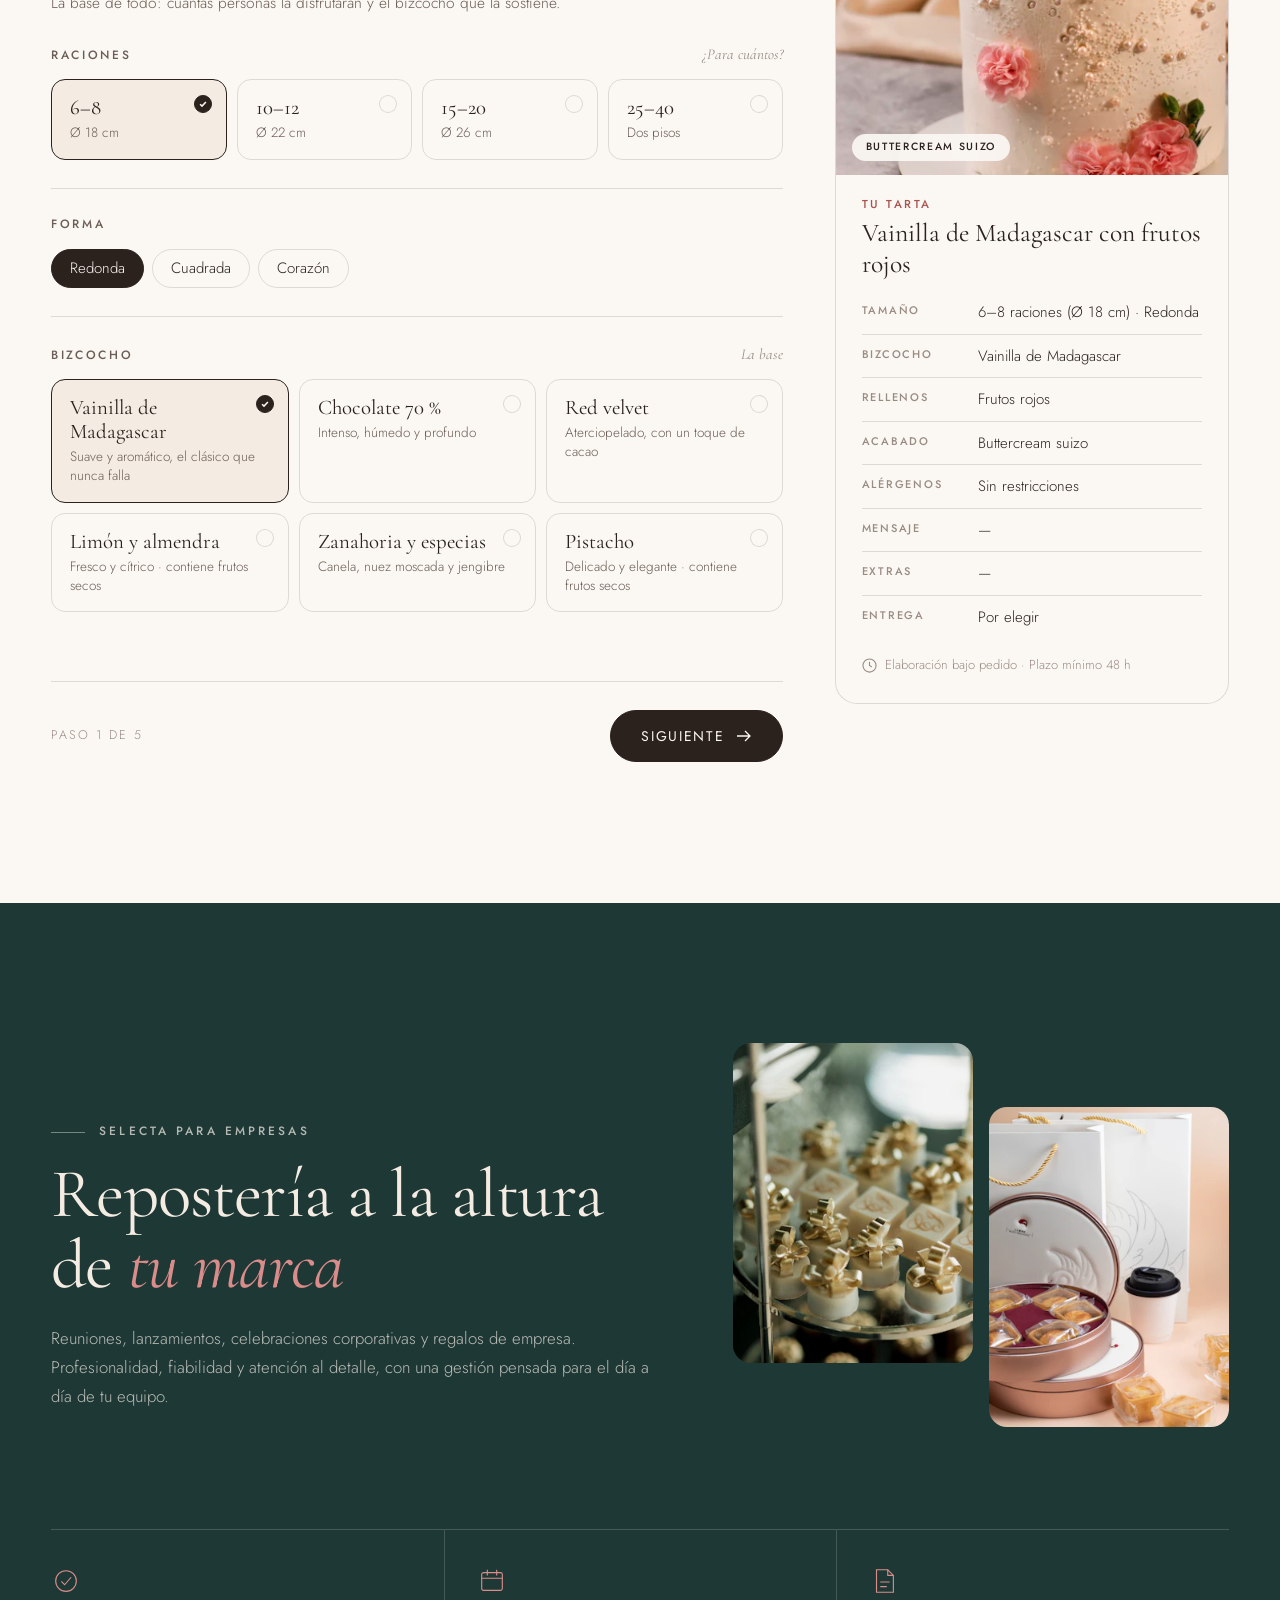
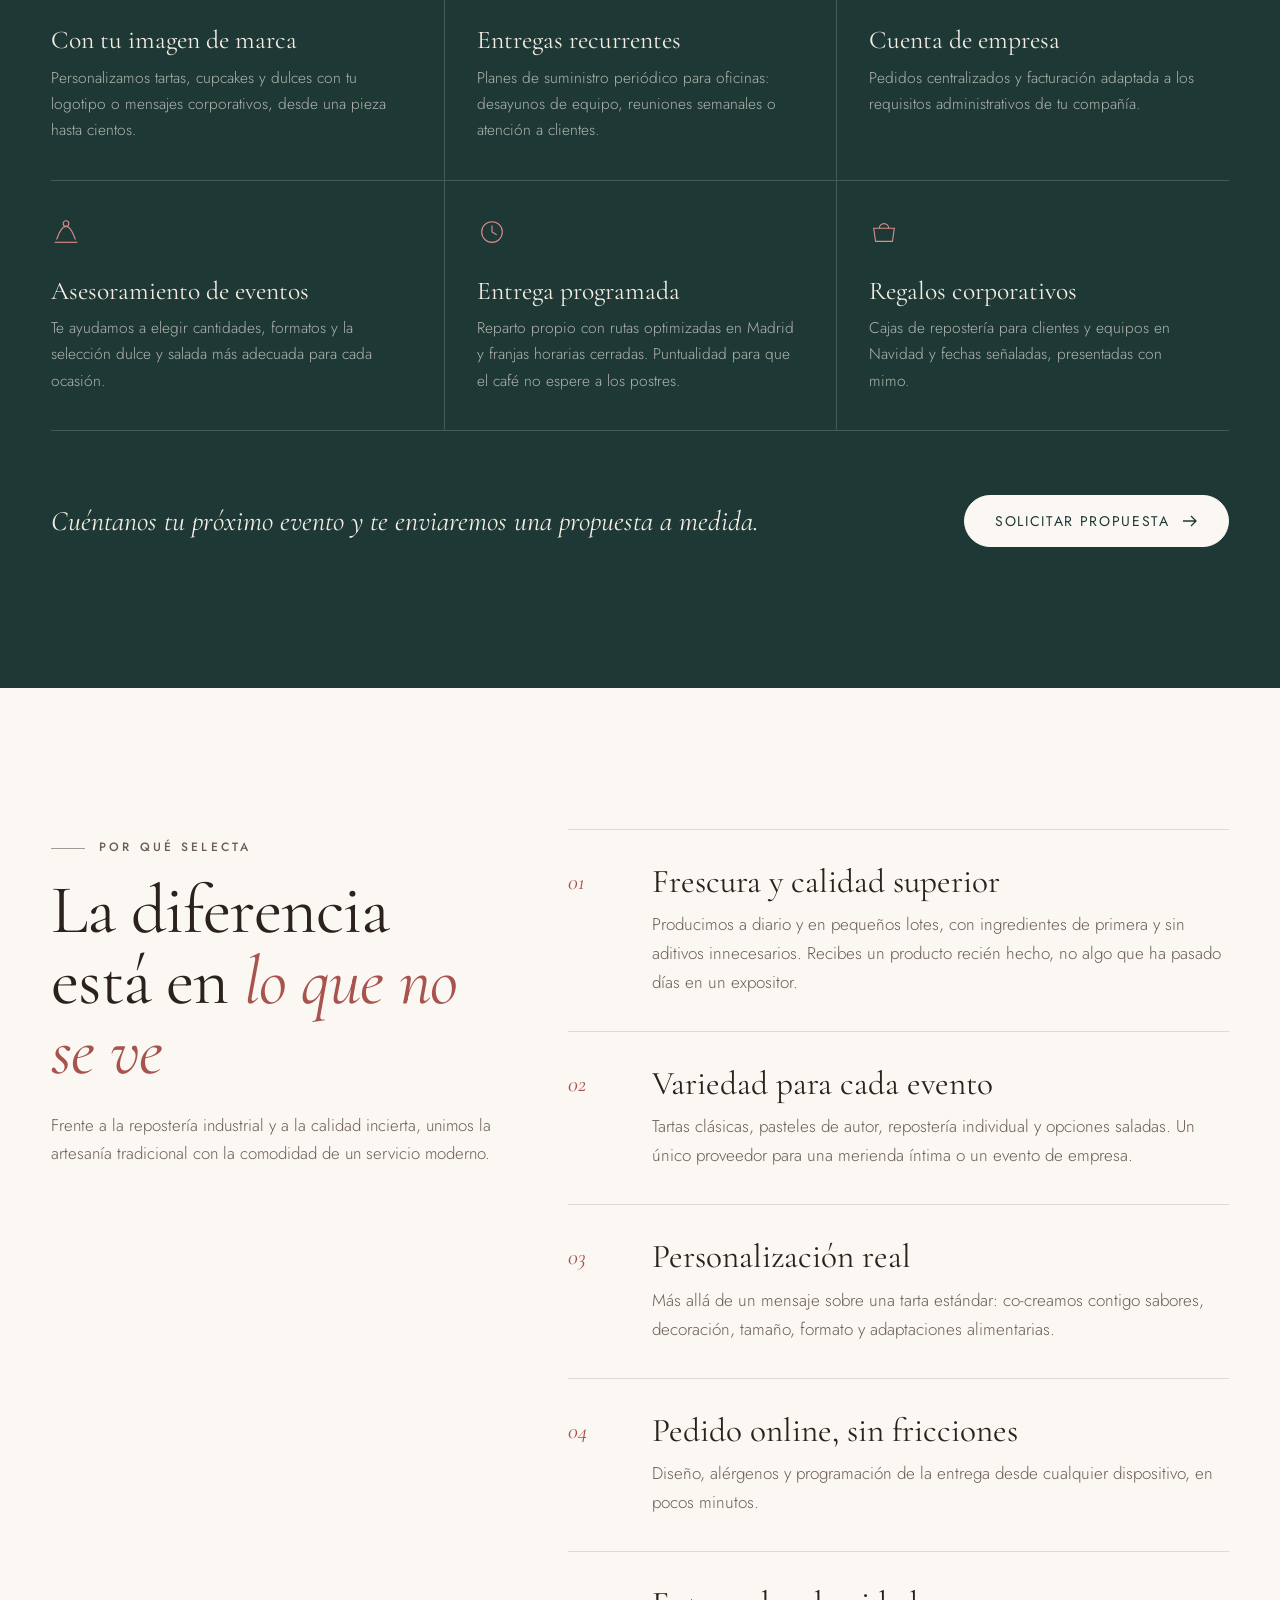
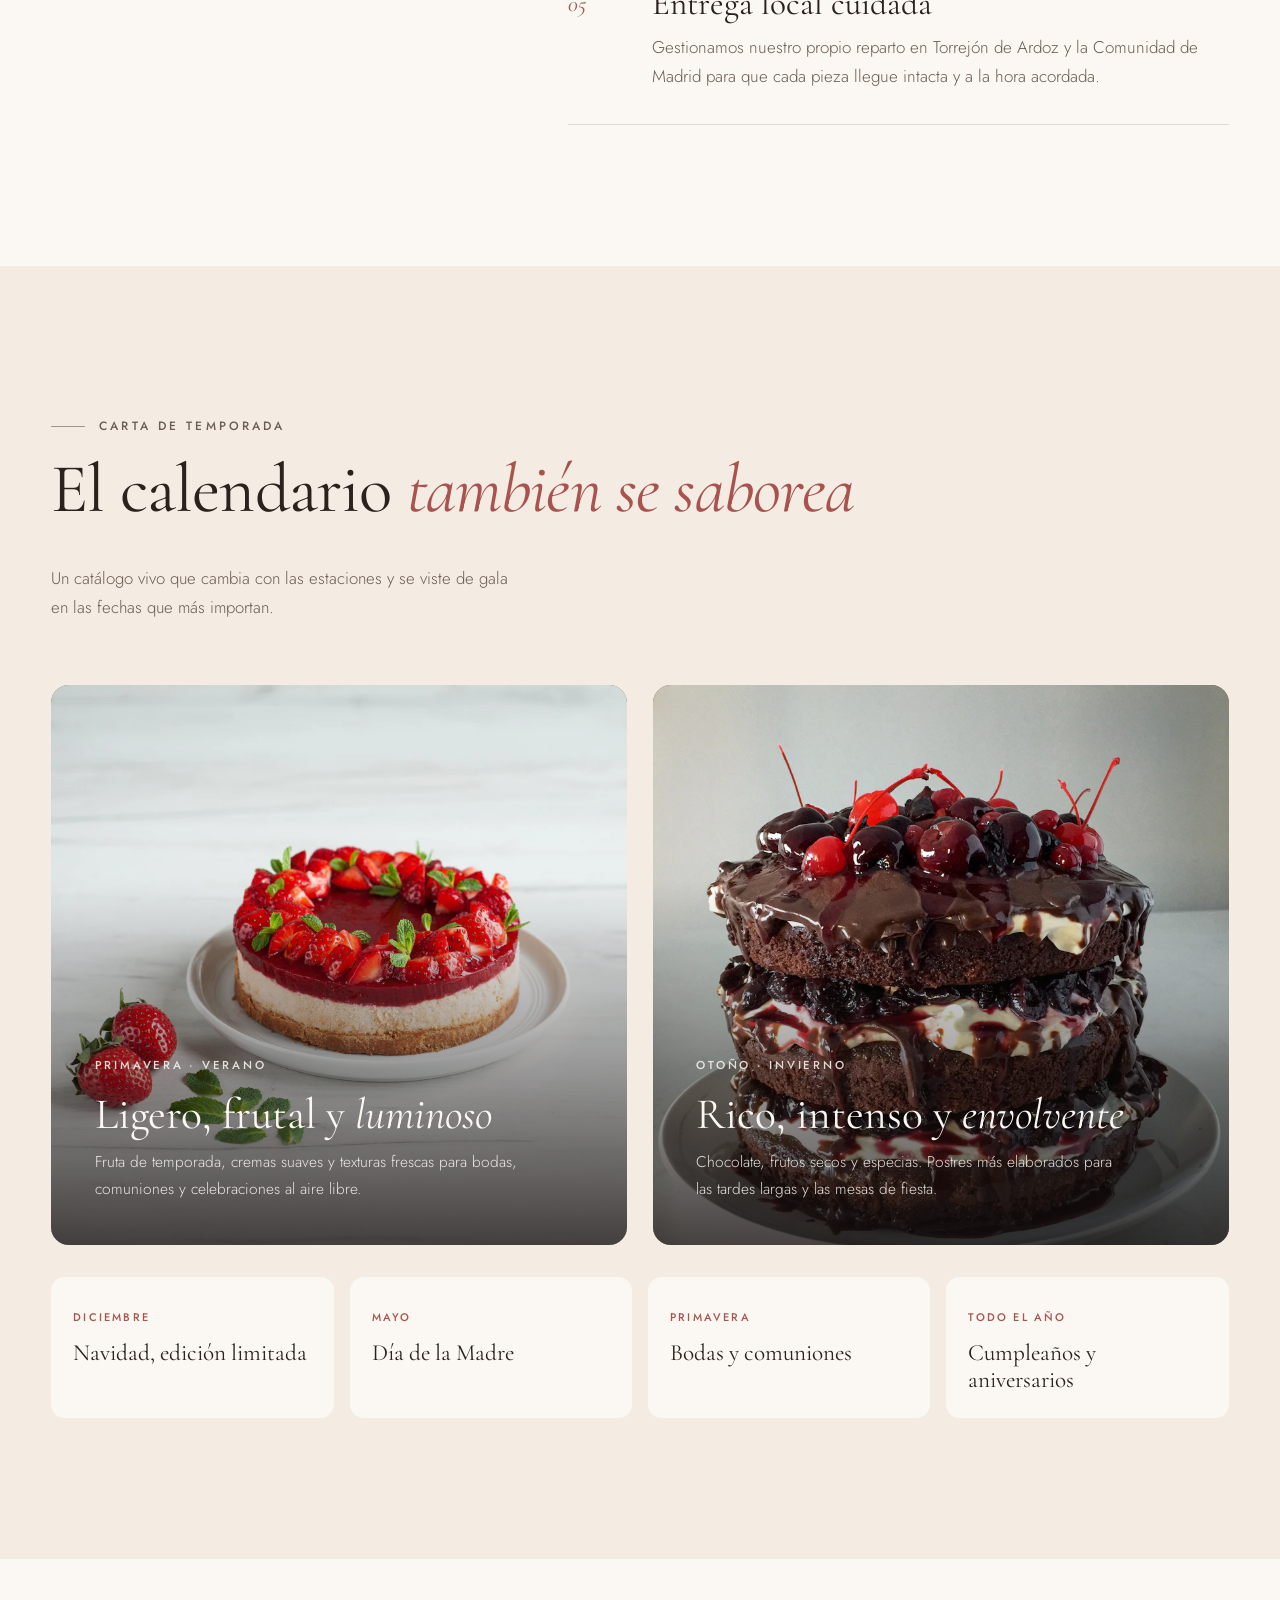
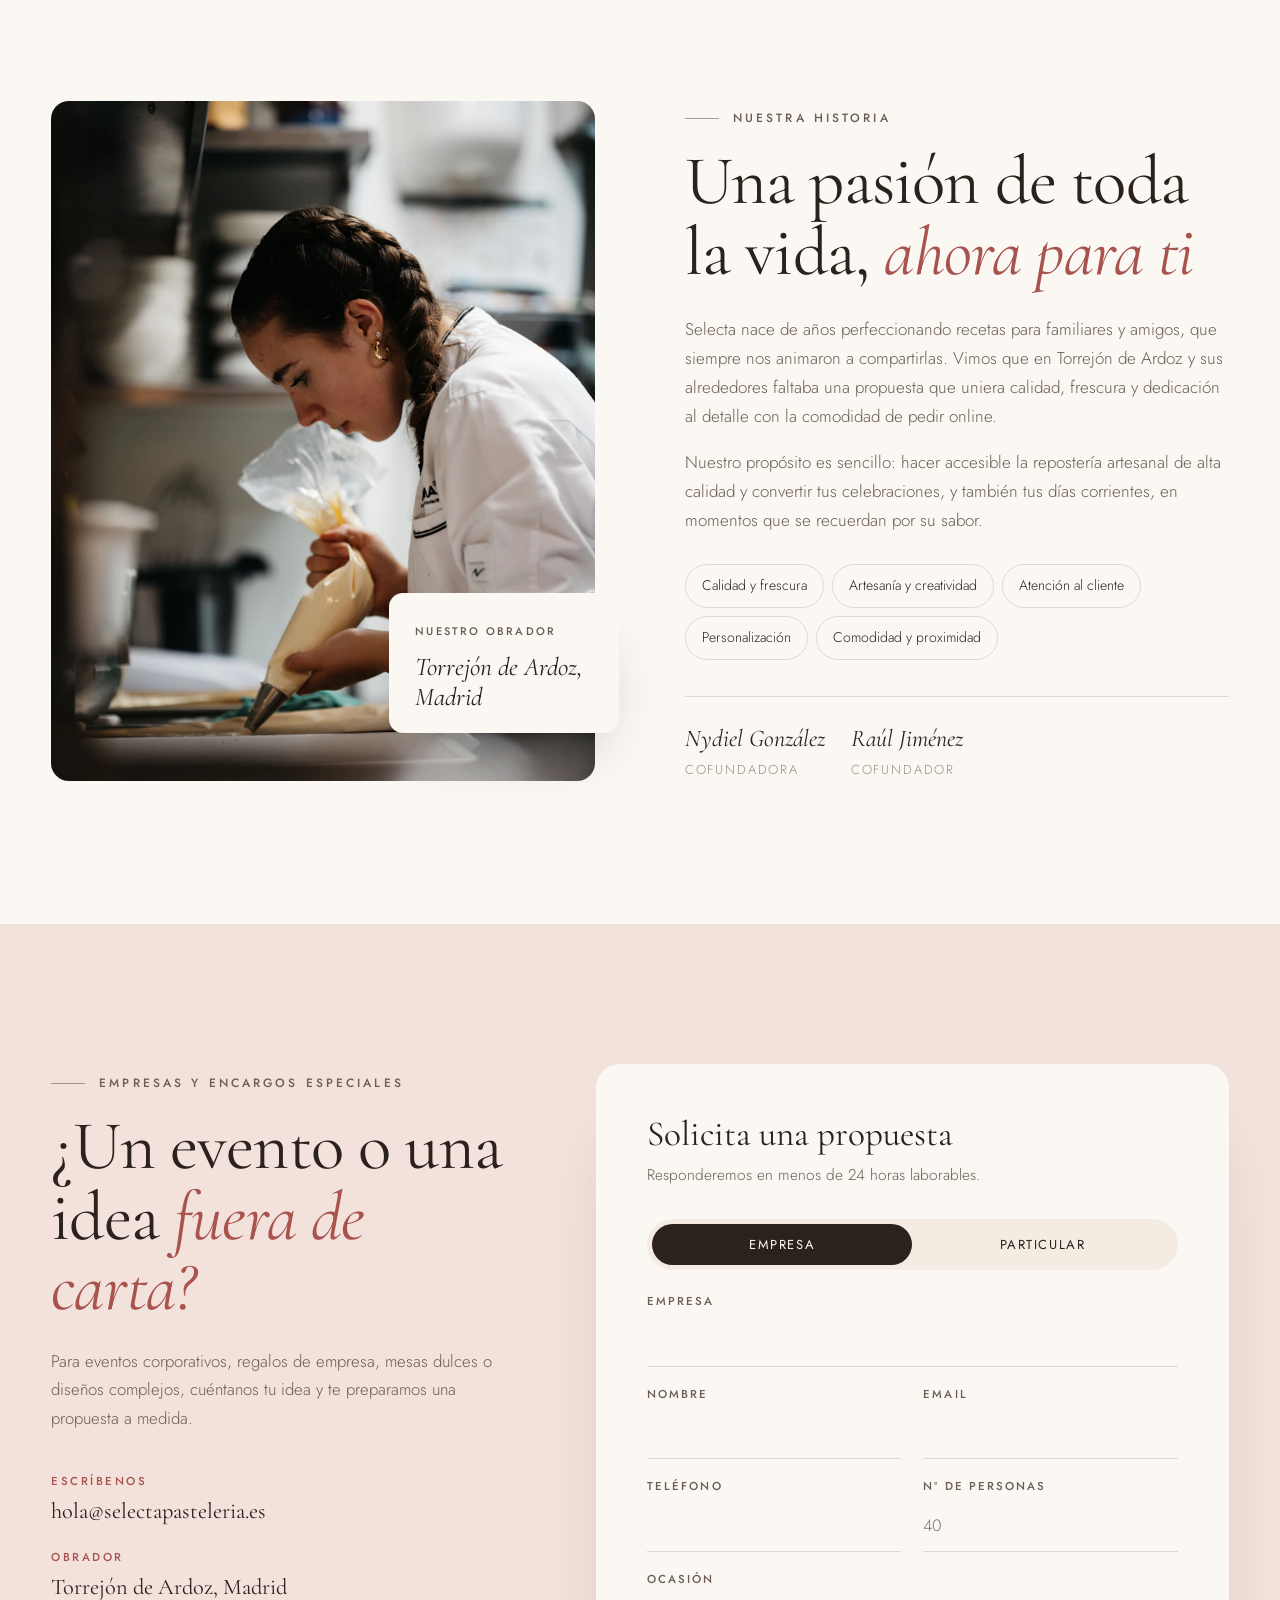
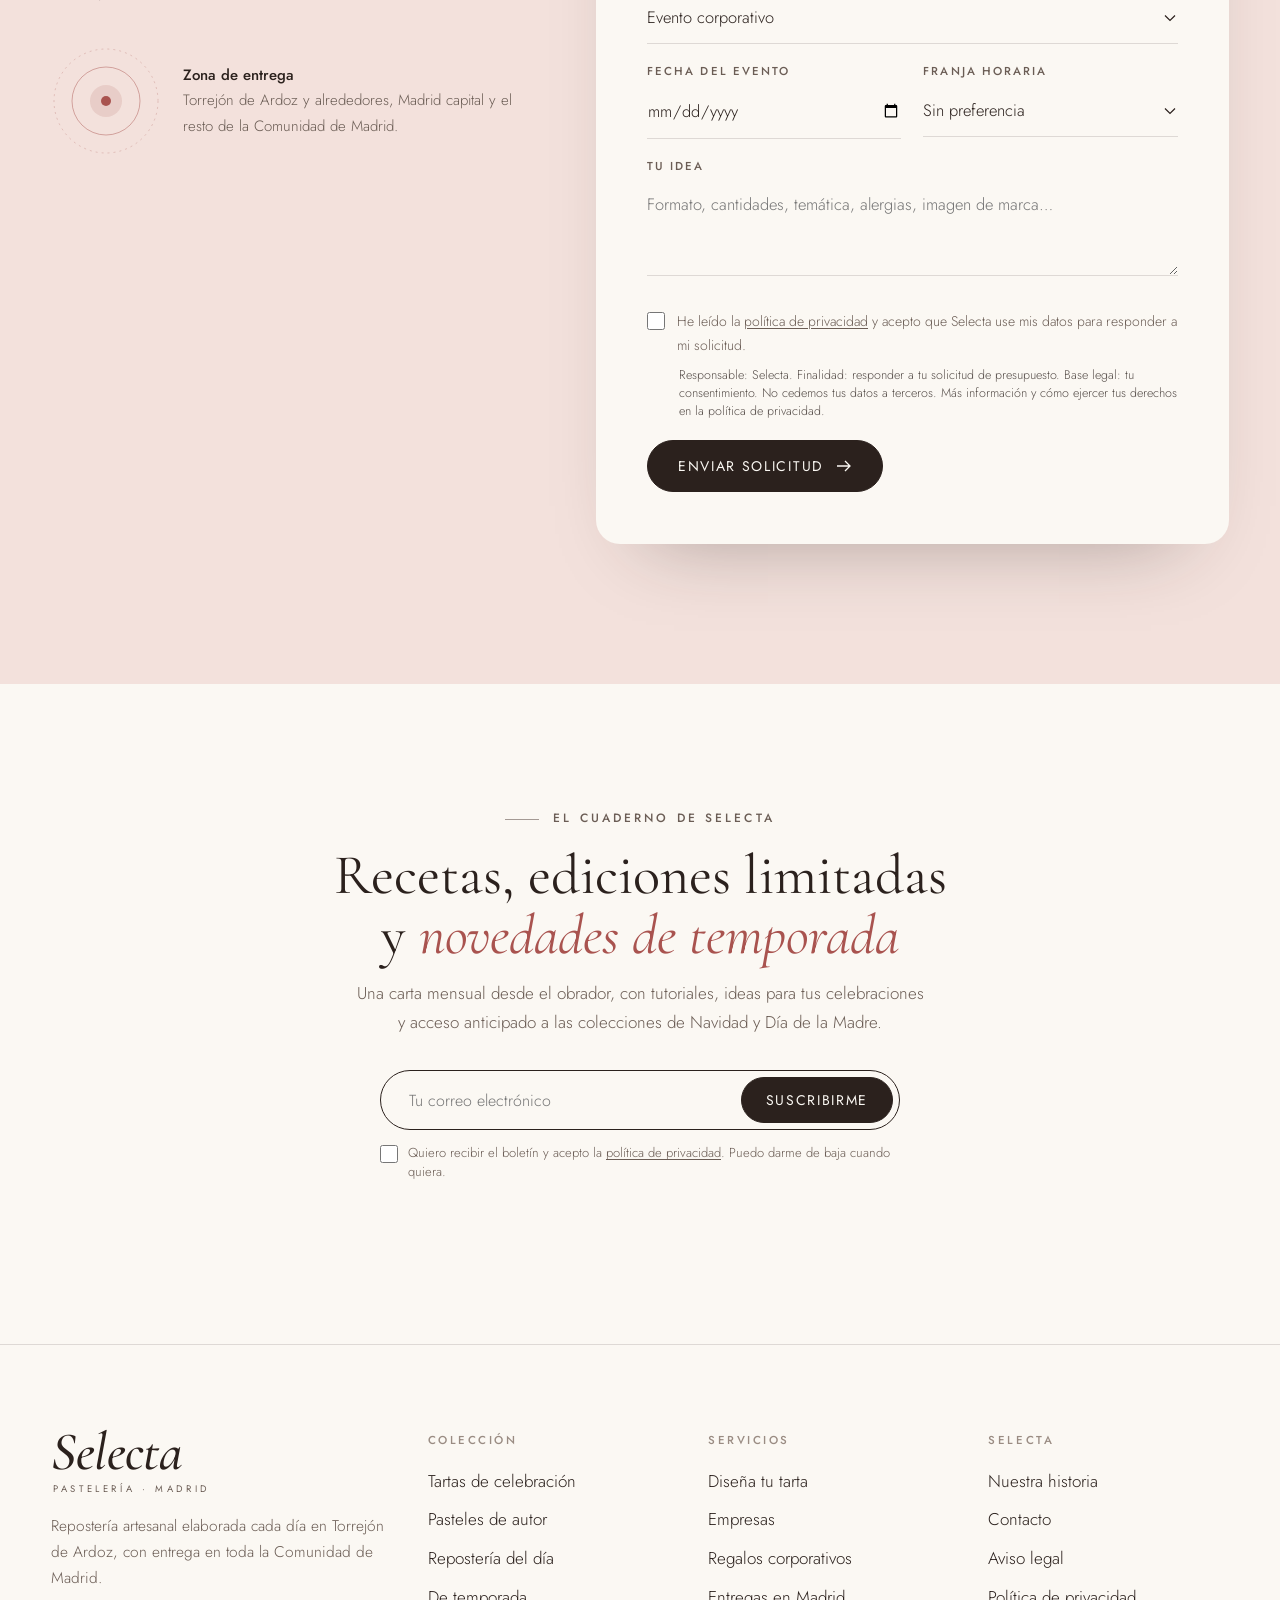
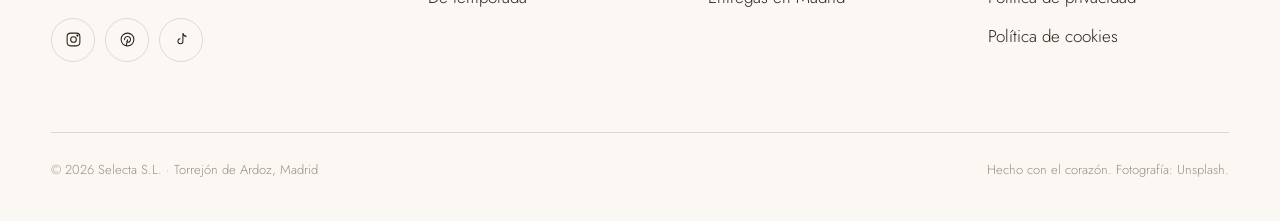
==== commit 81db15b8: "Aloja en el proyecto las fotos de Unsplash - 151 imágenes WebP (16 fotos gratuitas, ninguna de Unspl" ====
--- a/index.html
+++ b/index.html
@@ -10,9 +10,8 @@
   <script>document.documentElement.classList.add('js');</script>
 
   <!-- Rendimiento: conexiones anticipadas, imagen principal precargada y fuentes sin bloquear el renderizado -->
-  <link rel="preconnect" href="https://images.unsplash.com">
   <link rel="stylesheet" href="fonts/fonts.css">
-  <link rel="preload" as="image" href="https://images.unsplash.com/photo-1761637604698-0f9e9d3278ee?auto=format&fit=crop&w=960&h=1200&q=75" imagesrcset="https://images.unsplash.com/photo-1761637604698-0f9e9d3278ee?auto=format&fit=crop&w=480&h=600&q=75 480w, https://images.unsplash.com/photo-1761637604698-0f9e9d3278ee?auto=format&fit=crop&w=720&h=900&q=75 720w, https://images.unsplash.com/photo-1761637604698-0f9e9d3278ee?auto=format&fit=crop&w=960&h=1200&q=75 960w, https://images.unsplash.com/photo-1761637604698-0f9e9d3278ee?auto=format&fit=crop&w=1200&h=1500&q=75 1200w, https://images.unsplash.com/photo-1761637604698-0f9e9d3278ee?auto=format&fit=crop&w=1500&h=1875&q=75 1500w" imagesizes="(max-width: 860px) 92vw, 46vw" fetchpriority="high">
+  <link rel="preload" as="image" href="media/unsplash/1761637604698-0f9e9d3278ee-960x1200.webp" imagesrcset="media/unsplash/1761637604698-0f9e9d3278ee-480x600.webp 480w, media/unsplash/1761637604698-0f9e9d3278ee-720x900.webp 720w, media/unsplash/1761637604698-0f9e9d3278ee-960x1200.webp 960w, media/unsplash/1761637604698-0f9e9d3278ee-1200x1500.webp 1200w, media/unsplash/1761637604698-0f9e9d3278ee-1500x1875.webp 1500w" imagesizes="(max-width: 860px) 92vw, 46vw" fetchpriority="high">
 
   <style>
     :root {
@@ -732,10 +731,10 @@
 
         <div class="hero-visual">
           <div class="arch">
-            <img src="https://images.unsplash.com/photo-1761637604698-0f9e9d3278ee?auto=format&fit=crop&w=960&h=1200&q=75" srcset="https://images.unsplash.com/photo-1761637604698-0f9e9d3278ee?auto=format&fit=crop&w=480&h=600&q=75 480w, https://images.unsplash.com/photo-1761637604698-0f9e9d3278ee?auto=format&fit=crop&w=720&h=900&q=75 720w, https://images.unsplash.com/photo-1761637604698-0f9e9d3278ee?auto=format&fit=crop&w=960&h=1200&q=75 960w, https://images.unsplash.com/photo-1761637604698-0f9e9d3278ee?auto=format&fit=crop&w=1200&h=1500&q=75 1200w, https://images.unsplash.com/photo-1761637604698-0f9e9d3278ee?auto=format&fit=crop&w=1500&h=1875&q=75 1500w" sizes="(max-width: 860px) 92vw, 46vw" width="1500" height="1875" alt="Pastel individual de mousse rosa coronado con frambuesa y glaseado rojo" fetchpriority="high" decoding="async">
+            <img src="media/unsplash/1761637604698-0f9e9d3278ee-960x1200.webp" srcset="media/unsplash/1761637604698-0f9e9d3278ee-480x600.webp 480w, media/unsplash/1761637604698-0f9e9d3278ee-720x900.webp 720w, media/unsplash/1761637604698-0f9e9d3278ee-960x1200.webp 960w, media/unsplash/1761637604698-0f9e9d3278ee-1200x1500.webp 1200w, media/unsplash/1761637604698-0f9e9d3278ee-1500x1875.webp 1500w" sizes="(max-width: 860px) 92vw, 46vw" width="1500" height="1875" alt="Pastel individual de mousse rosa coronado con frambuesa y glaseado rojo" fetchpriority="high" decoding="async">
           </div>
           <div class="hero-thumb">
-            <img src="https://images.unsplash.com/photo-1778448699282-ec9834cb5812?auto=format&fit=crop&w=400&h=400&q=75" srcset="https://images.unsplash.com/photo-1778448699282-ec9834cb5812?auto=format&fit=crop&w=240&h=240&q=75 240w, https://images.unsplash.com/photo-1778448699282-ec9834cb5812?auto=format&fit=crop&w=400&h=400&q=75 400w, https://images.unsplash.com/photo-1778448699282-ec9834cb5812?auto=format&fit=crop&w=600&h=600&q=75 600w" sizes="(max-width: 860px) 36vw, 210px" width="600" height="600" alt="Tartaleta de frutos rojos frescos" decoding="async">
+            <img src="media/unsplash/1778448699282-ec9834cb5812-400x400.webp" srcset="media/unsplash/1778448699282-ec9834cb5812-240x240.webp 240w, media/unsplash/1778448699282-ec9834cb5812-400x400.webp 400w, media/unsplash/1778448699282-ec9834cb5812-600x600.webp 600w" sizes="(max-width: 860px) 36vw, 210px" width="600" height="600" alt="Tartaleta de frutos rojos frescos" decoding="async">
           </div>
           <div class="seal" aria-hidden="true">
             <svg viewBox="0 0 100 100">
@@ -788,7 +787,7 @@
           <article class="product reveal" data-cat="tartas">
             <a href="#encargos" aria-label="Diseñar una tarta de celebración">
               <div class="product-media">
-                <img src="https://images.unsplash.com/photo-1629389861081-43cc4f172b0c?auto=format&fit=crop&w=800&h=1000&q=75" srcset="https://images.unsplash.com/photo-1629389861081-43cc4f172b0c?auto=format&fit=crop&w=400&h=500&q=75 400w, https://images.unsplash.com/photo-1629389861081-43cc4f172b0c?auto=format&fit=crop&w=600&h=750&q=75 600w, https://images.unsplash.com/photo-1629389861081-43cc4f172b0c?auto=format&fit=crop&w=800&h=1000&q=75 800w, https://images.unsplash.com/photo-1629389861081-43cc4f172b0c?auto=format&fit=crop&w=1000&h=1250&q=75 1000w" sizes="(max-width: 640px) 92vw, (max-width: 1080px) 46vw, 410px" width="1000" height="1250" alt="Tarta blanca decorada con flores rosas" loading="lazy" decoding="async" class="fade">
+                <img src="media/unsplash/1629389861081-43cc4f172b0c-800x1000.webp" srcset="media/unsplash/1629389861081-43cc4f172b0c-400x500.webp 400w, media/unsplash/1629389861081-43cc4f172b0c-600x750.webp 600w, media/unsplash/1629389861081-43cc4f172b0c-800x1000.webp 800w, media/unsplash/1629389861081-43cc4f172b0c-1000x1250.webp 1000w" sizes="(max-width: 640px) 92vw, (max-width: 1080px) 46vw, 410px" width="1000" height="1250" alt="Tarta blanca decorada con flores rosas" loading="lazy" decoding="async" class="fade">
                 <span class="product-tag">Personalizable</span>
               </div>
               <div class="product-body">
@@ -804,7 +803,7 @@
           <article class="product reveal reveal-d1" data-cat="individual">
             <a href="#encargos" aria-label="Pedir pasteles de autor">
               <div class="product-media">
-                <img src="https://images.unsplash.com/photo-1761637604927-e3656dc81383?auto=format&fit=crop&w=800&h=1000&q=75" srcset="https://images.unsplash.com/photo-1761637604927-e3656dc81383?auto=format&fit=crop&w=400&h=500&q=75 400w, https://images.unsplash.com/photo-1761637604927-e3656dc81383?auto=format&fit=crop&w=600&h=750&q=75 600w, https://images.unsplash.com/photo-1761637604927-e3656dc81383?auto=format&fit=crop&w=800&h=1000&q=75 800w, https://images.unsplash.com/photo-1761637604927-e3656dc81383?auto=format&fit=crop&w=1000&h=1250&q=75 1000w" sizes="(max-width: 640px) 92vw, (max-width: 1080px) 46vw, 410px" width="1000" height="1250" alt="Pastel de capas con bayas frescas" loading="lazy" decoding="async" class="fade">
+                <img src="media/unsplash/1761637604927-e3656dc81383-800x1000.webp" srcset="media/unsplash/1761637604927-e3656dc81383-400x500.webp 400w, media/unsplash/1761637604927-e3656dc81383-600x750.webp 600w, media/unsplash/1761637604927-e3656dc81383-800x1000.webp 800w, media/unsplash/1761637604927-e3656dc81383-1000x1250.webp 1000w" sizes="(max-width: 640px) 92vw, (max-width: 1080px) 46vw, 410px" width="1000" height="1250" alt="Pastel de capas con bayas frescas" loading="lazy" decoding="async" class="fade">
                 <span class="product-tag">Cada mañana</span>
               </div>
               <div class="product-body">
@@ -820,7 +819,7 @@
           <article class="product reveal reveal-d2" data-cat="tartas">
             <a href="#encargos" aria-label="Diseñar una tarta de chocolate">
               <div class="product-media">
-                <img src="https://images.unsplash.com/photo-1602351447937-745cb720612f?auto=format&fit=crop&w=800&h=1000&q=75" srcset="https://images.unsplash.com/photo-1602351447937-745cb720612f?auto=format&fit=crop&w=400&h=500&q=75 400w, https://images.unsplash.com/photo-1602351447937-745cb720612f?auto=format&fit=crop&w=600&h=750&q=75 600w, https://images.unsplash.com/photo-1602351447937-745cb720612f?auto=format&fit=crop&w=800&h=1000&q=75 800w, https://images.unsplash.com/photo-1602351447937-745cb720612f?auto=format&fit=crop&w=1000&h=1250&q=75 1000w" sizes="(max-width: 640px) 92vw, (max-width: 1080px) 46vw, 410px" width="1000" height="1250" alt="Tarta de mousse de chocolate con ganache y perlas de azúcar" loading="lazy" decoding="async" class="fade">
+                <img src="media/unsplash/1602351447937-745cb720612f-800x1000.webp" srcset="media/unsplash/1602351447937-745cb720612f-400x500.webp 400w, media/unsplash/1602351447937-745cb720612f-600x750.webp 600w, media/unsplash/1602351447937-745cb720612f-800x1000.webp 800w, media/unsplash/1602351447937-745cb720612f-1000x1250.webp 1000w" sizes="(max-width: 640px) 92vw, (max-width: 1080px) 46vw, 410px" width="1000" height="1250" alt="Tarta de mousse de chocolate con ganache y perlas de azúcar" loading="lazy" decoding="async" class="fade">
                 <span class="product-tag">Para compartir</span>
               </div>
               <div class="product-body">
@@ -836,7 +835,7 @@
           <article class="product reveal" data-cat="individual">
             <a href="#encargos" aria-label="Pedir repostería fresca del día">
               <div class="product-media">
-                <img src="https://images.unsplash.com/photo-1555507036-ab1f4038808a?auto=format&fit=crop&w=800&h=1000&q=75" srcset="https://images.unsplash.com/photo-1555507036-ab1f4038808a?auto=format&fit=crop&w=400&h=500&q=75 400w, https://images.unsplash.com/photo-1555507036-ab1f4038808a?auto=format&fit=crop&w=600&h=750&q=75 600w, https://images.unsplash.com/photo-1555507036-ab1f4038808a?auto=format&fit=crop&w=800&h=1000&q=75 800w, https://images.unsplash.com/photo-1555507036-ab1f4038808a?auto=format&fit=crop&w=1000&h=1250&q=75 1000w" sizes="(max-width: 640px) 92vw, (max-width: 1080px) 46vw, 410px" width="1000" height="1250" alt="Croissants recién horneados espolvoreados con azúcar" loading="lazy" decoding="async" class="fade">
+                <img src="media/unsplash/1555507036-ab1f4038808a-800x1000.webp" srcset="media/unsplash/1555507036-ab1f4038808a-400x500.webp 400w, media/unsplash/1555507036-ab1f4038808a-600x750.webp 600w, media/unsplash/1555507036-ab1f4038808a-800x1000.webp 800w, media/unsplash/1555507036-ab1f4038808a-1000x1250.webp 1000w" sizes="(max-width: 640px) 92vw, (max-width: 1080px) 46vw, 410px" width="1000" height="1250" alt="Croissants recién horneados espolvoreados con azúcar" loading="lazy" decoding="async" class="fade">
                 <span class="product-tag">Recién horneado</span>
               </div>
               <div class="product-body">
@@ -852,7 +851,7 @@
           <article class="product reveal reveal-d1" data-cat="individual">
             <a href="#temporada" aria-label="Ver tartaletas de temporada">
               <div class="product-media">
-                <img src="https://images.unsplash.com/photo-1620980776848-84ac10194945?auto=format&fit=crop&w=800&h=1000&q=75" srcset="https://images.unsplash.com/photo-1620980776848-84ac10194945?auto=format&fit=crop&w=400&h=500&q=75 400w, https://images.unsplash.com/photo-1620980776848-84ac10194945?auto=format&fit=crop&w=600&h=750&q=75 600w, https://images.unsplash.com/photo-1620980776848-84ac10194945?auto=format&fit=crop&w=800&h=1000&q=75 800w, https://images.unsplash.com/photo-1620980776848-84ac10194945?auto=format&fit=crop&w=1000&h=1250&q=75 1000w" sizes="(max-width: 640px) 92vw, (max-width: 1080px) 46vw, 410px" width="1000" height="1250" alt="Tartaletas de fresas y arándanos sobre mesa de madera" loading="lazy" decoding="async" class="fade">
+                <img src="media/unsplash/1620980776848-84ac10194945-800x1000.webp" srcset="media/unsplash/1620980776848-84ac10194945-400x500.webp 400w, media/unsplash/1620980776848-84ac10194945-600x750.webp 600w, media/unsplash/1620980776848-84ac10194945-800x1000.webp 800w, media/unsplash/1620980776848-84ac10194945-1000x1250.webp 1000w" sizes="(max-width: 640px) 92vw, (max-width: 1080px) 46vw, 410px" width="1000" height="1250" alt="Tartaletas de fresas y arándanos sobre mesa de madera" loading="lazy" decoding="async" class="fade">
                 <span class="product-tag">De temporada</span>
               </div>
               <div class="product-body">
@@ -868,7 +867,7 @@
           <article class="product reveal reveal-d2" data-cat="eventos">
             <a href="#empresas" aria-label="Ver mesas dulces y catering">
               <div class="product-media">
-                <img src="https://images.unsplash.com/photo-1769812343484-df7391e843d6?auto=format&fit=crop&w=800&h=1000&q=75" srcset="https://images.unsplash.com/photo-1769812343484-df7391e843d6?auto=format&fit=crop&w=400&h=500&q=75 400w, https://images.unsplash.com/photo-1769812343484-df7391e843d6?auto=format&fit=crop&w=600&h=750&q=75 600w, https://images.unsplash.com/photo-1769812343484-df7391e843d6?auto=format&fit=crop&w=800&h=1000&q=75 800w, https://images.unsplash.com/photo-1769812343484-df7391e843d6?auto=format&fit=crop&w=1000&h=1250&q=75 1000w" sizes="(max-width: 640px) 92vw, (max-width: 1080px) 46vw, 410px" width="1000" height="1250" alt="Soporte de dos pisos con postres variados para eventos" loading="lazy" decoding="async" class="fade">
+                <img src="media/unsplash/1769812343484-df7391e843d6-800x1000.webp" srcset="media/unsplash/1769812343484-df7391e843d6-400x500.webp 400w, media/unsplash/1769812343484-df7391e843d6-600x750.webp 600w, media/unsplash/1769812343484-df7391e843d6-800x1000.webp 800w, media/unsplash/1769812343484-df7391e843d6-1000x1250.webp 1000w" sizes="(max-width: 640px) 92vw, (max-width: 1080px) 46vw, 410px" width="1000" height="1250" alt="Soporte de dos pisos con postres variados para eventos" loading="lazy" decoding="async" class="fade">
                 <span class="product-tag">Empresas y eventos</span>
               </div>
               <div class="product-body">
@@ -1001,10 +1000,10 @@
                 <div class="group">
                   <div class="group-head"><h4>Acabado</h4><small>La primera impresión</small></div>
                   <div class="opt-grid cols-4 finish-grid">
-                    <label class="opt"><input type="radio" name="finish" value="Buttercream suizo" data-photo="1629389861081-43cc4f172b0c" checked><span class="opt-body"><span class="opt-thumb"><img src="https://images.unsplash.com/photo-1629389861081-43cc4f172b0c?auto=format&fit=crop&w=320&h=320&q=75" srcset="https://images.unsplash.com/photo-1629389861081-43cc4f172b0c?auto=format&fit=crop&w=160&h=160&q=75 160w, https://images.unsplash.com/photo-1629389861081-43cc4f172b0c?auto=format&fit=crop&w=320&h=320&q=75 320w" sizes="160px" width="320" height="320" alt="" loading="lazy" decoding="async" class="fade"></span><strong>Buttercream</strong><small>Liso y elegante</small></span></label>
-                    <label class="opt"><input type="radio" name="finish" value="Naked cake" data-photo="1606890737304-57a1ca8a5b62"><span class="opt-body"><span class="opt-thumb"><img src="https://images.unsplash.com/photo-1606890737304-57a1ca8a5b62?auto=format&fit=crop&w=320&h=320&q=75" srcset="https://images.unsplash.com/photo-1606890737304-57a1ca8a5b62?auto=format&fit=crop&w=160&h=160&q=75 160w, https://images.unsplash.com/photo-1606890737304-57a1ca8a5b62?auto=format&fit=crop&w=320&h=320&q=75 320w" sizes="160px" width="320" height="320" alt="" loading="lazy" decoding="async" class="fade"></span><strong>Naked cake</strong><small>Capas a la vista</small></span></label>
-                    <label class="opt"><input type="radio" name="finish" value="Ganache espejo" data-photo="1602351447937-745cb720612f"><span class="opt-body"><span class="opt-thumb"><img src="https://images.unsplash.com/photo-1602351447937-745cb720612f?auto=format&fit=crop&w=320&h=320&q=75" srcset="https://images.unsplash.com/photo-1602351447937-745cb720612f?auto=format&fit=crop&w=160&h=160&q=75 160w, https://images.unsplash.com/photo-1602351447937-745cb720612f?auto=format&fit=crop&w=320&h=320&q=75 320w" sizes="160px" width="320" height="320" alt="" loading="lazy" decoding="async" class="fade"></span><strong>Ganache</strong><small>Goteo de chocolate</small></span></label>
-                    <label class="opt"><input type="radio" name="finish" value="Flores naturales" data-photo="1563910930658-1907bfa80f42"><span class="opt-body"><span class="opt-thumb"><img src="https://images.unsplash.com/photo-1563910930658-1907bfa80f42?auto=format&fit=crop&w=320&h=320&q=75" srcset="https://images.unsplash.com/photo-1563910930658-1907bfa80f42?auto=format&fit=crop&w=160&h=160&q=75 160w, https://images.unsplash.com/photo-1563910930658-1907bfa80f42?auto=format&fit=crop&w=320&h=320&q=75 320w" sizes="160px" width="320" height="320" alt="" loading="lazy" decoding="async" class="fade"></span><strong>Flores</strong><small>Naturales y comestibles</small></span></label>
+                    <label class="opt"><input type="radio" name="finish" value="Buttercream suizo" data-photo="1629389861081-43cc4f172b0c" checked><span class="opt-body"><span class="opt-thumb"><img src="media/unsplash/1629389861081-43cc4f172b0c-320x320.webp" srcset="media/unsplash/1629389861081-43cc4f172b0c-160x160.webp 160w, media/unsplash/1629389861081-43cc4f172b0c-320x320.webp 320w" sizes="160px" width="320" height="320" alt="" loading="lazy" decoding="async" class="fade"></span><strong>Buttercream</strong><small>Liso y elegante</small></span></label>
+                    <label class="opt"><input type="radio" name="finish" value="Naked cake" data-photo="1606890737304-57a1ca8a5b62"><span class="opt-body"><span class="opt-thumb"><img src="media/unsplash/1606890737304-57a1ca8a5b62-320x320.webp" srcset="media/unsplash/1606890737304-57a1ca8a5b62-160x160.webp 160w, media/unsplash/1606890737304-57a1ca8a5b62-320x320.webp 320w" sizes="160px" width="320" height="320" alt="" loading="lazy" decoding="async" class="fade"></span><strong>Naked cake</strong><small>Capas a la vista</small></span></label>
+                    <label class="opt"><input type="radio" name="finish" value="Ganache espejo" data-photo="1602351447937-745cb720612f"><span class="opt-body"><span class="opt-thumb"><img src="media/unsplash/1602351447937-745cb720612f-320x320.webp" srcset="media/unsplash/1602351447937-745cb720612f-160x160.webp 160w, media/unsplash/1602351447937-745cb720612f-320x320.webp 320w" sizes="160px" width="320" height="320" alt="" loading="lazy" decoding="async" class="fade"></span><strong>Ganache</strong><small>Goteo de chocolate</small></span></label>
+                    <label class="opt"><input type="radio" name="finish" value="Flores naturales" data-photo="1563910930658-1907bfa80f42"><span class="opt-body"><span class="opt-thumb"><img src="media/unsplash/1563910930658-1907bfa80f42-320x320.webp" srcset="media/unsplash/1563910930658-1907bfa80f42-160x160.webp 160w, media/unsplash/1563910930658-1907bfa80f42-320x320.webp 320w" sizes="160px" width="320" height="320" alt="" loading="lazy" decoding="async" class="fade"></span><strong>Flores</strong><small>Naturales y comestibles</small></span></label>
                   </div>
                 </div>
               </fieldset>
@@ -1155,7 +1154,7 @@
 
           <aside class="summary-card" aria-label="Resumen de tu tarta">
             <div class="summary-media">
-              <img id="preview-img" src="https://images.unsplash.com/photo-1629389861081-43cc4f172b0c?auto=format&fit=crop&w=800&h=680&q=75" srcset="https://images.unsplash.com/photo-1629389861081-43cc4f172b0c?auto=format&fit=crop&w=400&h=340&q=75 400w, https://images.unsplash.com/photo-1629389861081-43cc4f172b0c?auto=format&fit=crop&w=600&h=510&q=75 600w, https://images.unsplash.com/photo-1629389861081-43cc4f172b0c?auto=format&fit=crop&w=800&h=680&q=75 800w, https://images.unsplash.com/photo-1629389861081-43cc4f172b0c?auto=format&fit=crop&w=1000&h=850&q=75 1000w" sizes="(max-width: 860px) 36vw, 30vw" width="1000" height="850" alt="Vista previa del acabado elegido" loading="lazy" decoding="async" class="fade">
+              <img id="preview-img" src="media/unsplash/1629389861081-43cc4f172b0c-800x680.webp" srcset="media/unsplash/1629389861081-43cc4f172b0c-400x340.webp 400w, media/unsplash/1629389861081-43cc4f172b0c-600x510.webp 600w, media/unsplash/1629389861081-43cc4f172b0c-800x680.webp 800w, media/unsplash/1629389861081-43cc4f172b0c-1000x850.webp 1000w" sizes="(max-width: 860px) 36vw, 30vw" width="1000" height="850" alt="Vista previa del acabado elegido" loading="lazy" decoding="async" class="fade">
               <span class="product-tag" id="preview-tag">Buttercream suizo</span>
             </div>
             <div class="summary-body">
@@ -1179,8 +1178,8 @@
             <p class="lead" style="margin-top:24px">Reuniones, lanzamientos, celebraciones corporativas y regalos de empresa. Profesionalidad, fiabilidad y atención al detalle, con una gestión pensada para el día a día de tu equipo.</p>
           </div>
           <div class="business-media reveal reveal-d1">
-            <figure><img src="https://images.unsplash.com/photo-1769812343628-81300c21753c?auto=format&fit=crop&w=600&h=800&q=75" srcset="https://images.unsplash.com/photo-1769812343628-81300c21753c?auto=format&fit=crop&w=300&h=400&q=75 300w, https://images.unsplash.com/photo-1769812343628-81300c21753c?auto=format&fit=crop&w=450&h=600&q=75 450w, https://images.unsplash.com/photo-1769812343628-81300c21753c?auto=format&fit=crop&w=600&h=800&q=75 600w, https://images.unsplash.com/photo-1769812343628-81300c21753c?auto=format&fit=crop&w=900&h=1200&q=75 900w" sizes="(max-width: 860px) 46vw, 300px" width="900" height="1200" alt="Postres elegantes envueltos en dorado en un soporte escalonado" loading="lazy" decoding="async" class="fade"></figure>
-            <figure><img src="https://images.unsplash.com/photo-1759975142115-23f8862b6748?auto=format&fit=crop&w=600&h=800&q=75" srcset="https://images.unsplash.com/photo-1759975142115-23f8862b6748?auto=format&fit=crop&w=300&h=400&q=75 300w, https://images.unsplash.com/photo-1759975142115-23f8862b6748?auto=format&fit=crop&w=450&h=600&q=75 450w, https://images.unsplash.com/photo-1759975142115-23f8862b6748?auto=format&fit=crop&w=600&h=800&q=75 600w, https://images.unsplash.com/photo-1759975142115-23f8862b6748?auto=format&fit=crop&w=900&h=1200&q=75 900w" sizes="(max-width: 860px) 46vw, 300px" width="900" height="1200" alt="Pasteles gourmet en elegantes cajas de regalo" loading="lazy" decoding="async" class="fade"></figure>
+            <figure><img src="media/unsplash/1769812343628-81300c21753c-600x800.webp" srcset="media/unsplash/1769812343628-81300c21753c-300x400.webp 300w, media/unsplash/1769812343628-81300c21753c-450x600.webp 450w, media/unsplash/1769812343628-81300c21753c-600x800.webp 600w, media/unsplash/1769812343628-81300c21753c-900x1200.webp 900w" sizes="(max-width: 860px) 46vw, 300px" width="900" height="1200" alt="Postres elegantes envueltos en dorado en un soporte escalonado" loading="lazy" decoding="async" class="fade"></figure>
+            <figure><img src="media/unsplash/1759975142115-23f8862b6748-600x800.webp" srcset="media/unsplash/1759975142115-23f8862b6748-300x400.webp 300w, media/unsplash/1759975142115-23f8862b6748-450x600.webp 450w, media/unsplash/1759975142115-23f8862b6748-600x800.webp 600w, media/unsplash/1759975142115-23f8862b6748-900x1200.webp 900w" sizes="(max-width: 860px) 46vw, 300px" width="900" height="1200" alt="Pasteles gourmet en elegantes cajas de regalo" loading="lazy" decoding="async" class="fade"></figure>
           </div>
         </div>
 
@@ -1267,7 +1266,7 @@
 
         <div class="season-grid">
           <article class="season reveal">
-            <img src="https://images.unsplash.com/photo-1622621746668-59fb299bc4d7?auto=format&fit=crop&w=1200&h=1140&q=75" srcset="https://images.unsplash.com/photo-1622621746668-59fb299bc4d7?auto=format&fit=crop&w=600&h=570&q=75 600w, https://images.unsplash.com/photo-1622621746668-59fb299bc4d7?auto=format&fit=crop&w=900&h=855&q=75 900w, https://images.unsplash.com/photo-1622621746668-59fb299bc4d7?auto=format&fit=crop&w=1200&h=1140&q=75 1200w, https://images.unsplash.com/photo-1622621746668-59fb299bc4d7?auto=format&fit=crop&w=1600&h=1520&q=75 1600w" sizes="(max-width: 860px) 92vw, 48vw" width="1600" height="1520" alt="Tarta de fresas frescas sobre plato blanco" loading="lazy" decoding="async" class="fade">
+            <img src="media/unsplash/1622621746668-59fb299bc4d7-1200x1140.webp" srcset="media/unsplash/1622621746668-59fb299bc4d7-600x570.webp 600w, media/unsplash/1622621746668-59fb299bc4d7-900x855.webp 900w, media/unsplash/1622621746668-59fb299bc4d7-1200x1140.webp 1200w, media/unsplash/1622621746668-59fb299bc4d7-1600x1520.webp 1600w" sizes="(max-width: 860px) 92vw, 48vw" width="1600" height="1520" alt="Tarta de fresas frescas sobre plato blanco" loading="lazy" decoding="async" class="fade">
             <div class="season-body">
               <span>Primavera · Verano</span>
               <h3>Ligero, frutal y <em>luminoso</em></h3>
@@ -1275,7 +1274,7 @@
             </div>
           </article>
           <article class="season reveal reveal-d1">
-            <img src="https://images.unsplash.com/photo-1606890737304-57a1ca8a5b62?auto=format&fit=crop&w=1200&h=1140&q=75" srcset="https://images.unsplash.com/photo-1606890737304-57a1ca8a5b62?auto=format&fit=crop&w=600&h=570&q=75 600w, https://images.unsplash.com/photo-1606890737304-57a1ca8a5b62?auto=format&fit=crop&w=900&h=855&q=75 900w, https://images.unsplash.com/photo-1606890737304-57a1ca8a5b62?auto=format&fit=crop&w=1200&h=1140&q=75 1200w, https://images.unsplash.com/photo-1606890737304-57a1ca8a5b62?auto=format&fit=crop&w=1600&h=1520&q=75 1600w" sizes="(max-width: 860px) 92vw, 48vw" width="1600" height="1520" alt="Tarta de chocolate de tres capas con nata y cerezas oscuras" loading="lazy" decoding="async" class="fade">
+            <img src="media/unsplash/1606890737304-57a1ca8a5b62-1200x1140.webp" srcset="media/unsplash/1606890737304-57a1ca8a5b62-600x570.webp 600w, media/unsplash/1606890737304-57a1ca8a5b62-900x855.webp 900w, media/unsplash/1606890737304-57a1ca8a5b62-1200x1140.webp 1200w, media/unsplash/1606890737304-57a1ca8a5b62-1600x1520.webp 1600w" sizes="(max-width: 860px) 92vw, 48vw" width="1600" height="1520" alt="Tarta de chocolate de tres capas con nata y cerezas oscuras" loading="lazy" decoding="async" class="fade">
             <div class="season-body">
               <span>Otoño · Invierno</span>
               <h3>Rico, intenso y <em>envolvente</em></h3>
@@ -1297,7 +1296,7 @@
     <section class="section story" id="nosotros">
       <div class="container story-grid">
         <div class="story-media reveal">
-          <figure><img src="https://images.unsplash.com/photo-1731576089270-9e806089a40f?auto=format&fit=crop&w=960&h=1200&q=75" srcset="https://images.unsplash.com/photo-1731576089270-9e806089a40f?auto=format&fit=crop&w=480&h=600&q=75 480w, https://images.unsplash.com/photo-1731576089270-9e806089a40f?auto=format&fit=crop&w=720&h=900&q=75 720w, https://images.unsplash.com/photo-1731576089270-9e806089a40f?auto=format&fit=crop&w=960&h=1200&q=75 960w, https://images.unsplash.com/photo-1731576089270-9e806089a40f?auto=format&fit=crop&w=1200&h=1500&q=75 1200w" sizes="(max-width: 860px) 92vw, 45vw" width="1200" height="1500" alt="Repostera trabajando en el obrador" loading="lazy" decoding="async" class="fade"></figure>
+          <figure><img src="media/unsplash/1731576089270-9e806089a40f-960x1200.webp" srcset="media/unsplash/1731576089270-9e806089a40f-480x600.webp 480w, media/unsplash/1731576089270-9e806089a40f-720x900.webp 720w, media/unsplash/1731576089270-9e806089a40f-960x1200.webp 960w, media/unsplash/1731576089270-9e806089a40f-1200x1500.webp 1200w" sizes="(max-width: 860px) 92vw, 45vw" width="1200" height="1500" alt="Repostera trabajando en el obrador" loading="lazy" decoding="async" class="fade"></figure>
           <div class="stamp"><small>Nuestro obrador</small><strong>Torrejón de Ardoz, Madrid</strong></div>
         </div>
         <div class="reveal reveal-d1">
@@ -1562,7 +1561,7 @@
       const fmtMonth = new Intl.DateTimeFormat('es-ES', { month: 'short' });
       const fmtMonthLong = new Intl.DateTimeFormat('es-ES', { month: 'long', year: 'numeric' });
       const fmtLong = new Intl.DateTimeFormat('es-ES', { weekday: 'long', day: 'numeric', month: 'long' });
-      const photoUrl = (id, w, r) => `https://images.unsplash.com/photo-${id}?auto=format&fit=crop&w=${w}&h=${Math.round(w * r)}&q=75`;
+      const photoUrl = (id, w, r) => `media/unsplash/${id}-${w}x${Math.round(w * r)}.webp`;
       const renderList = (dl, data) => dl.replaceChildren(...Object.entries(data).map(([k, v]) => {
         const row = document.createElement('div'), dt = document.createElement('dt'), dd = document.createElement('dd');
         dt.textContent = k; dd.textContent = v; row.append(dt, dd); return row;
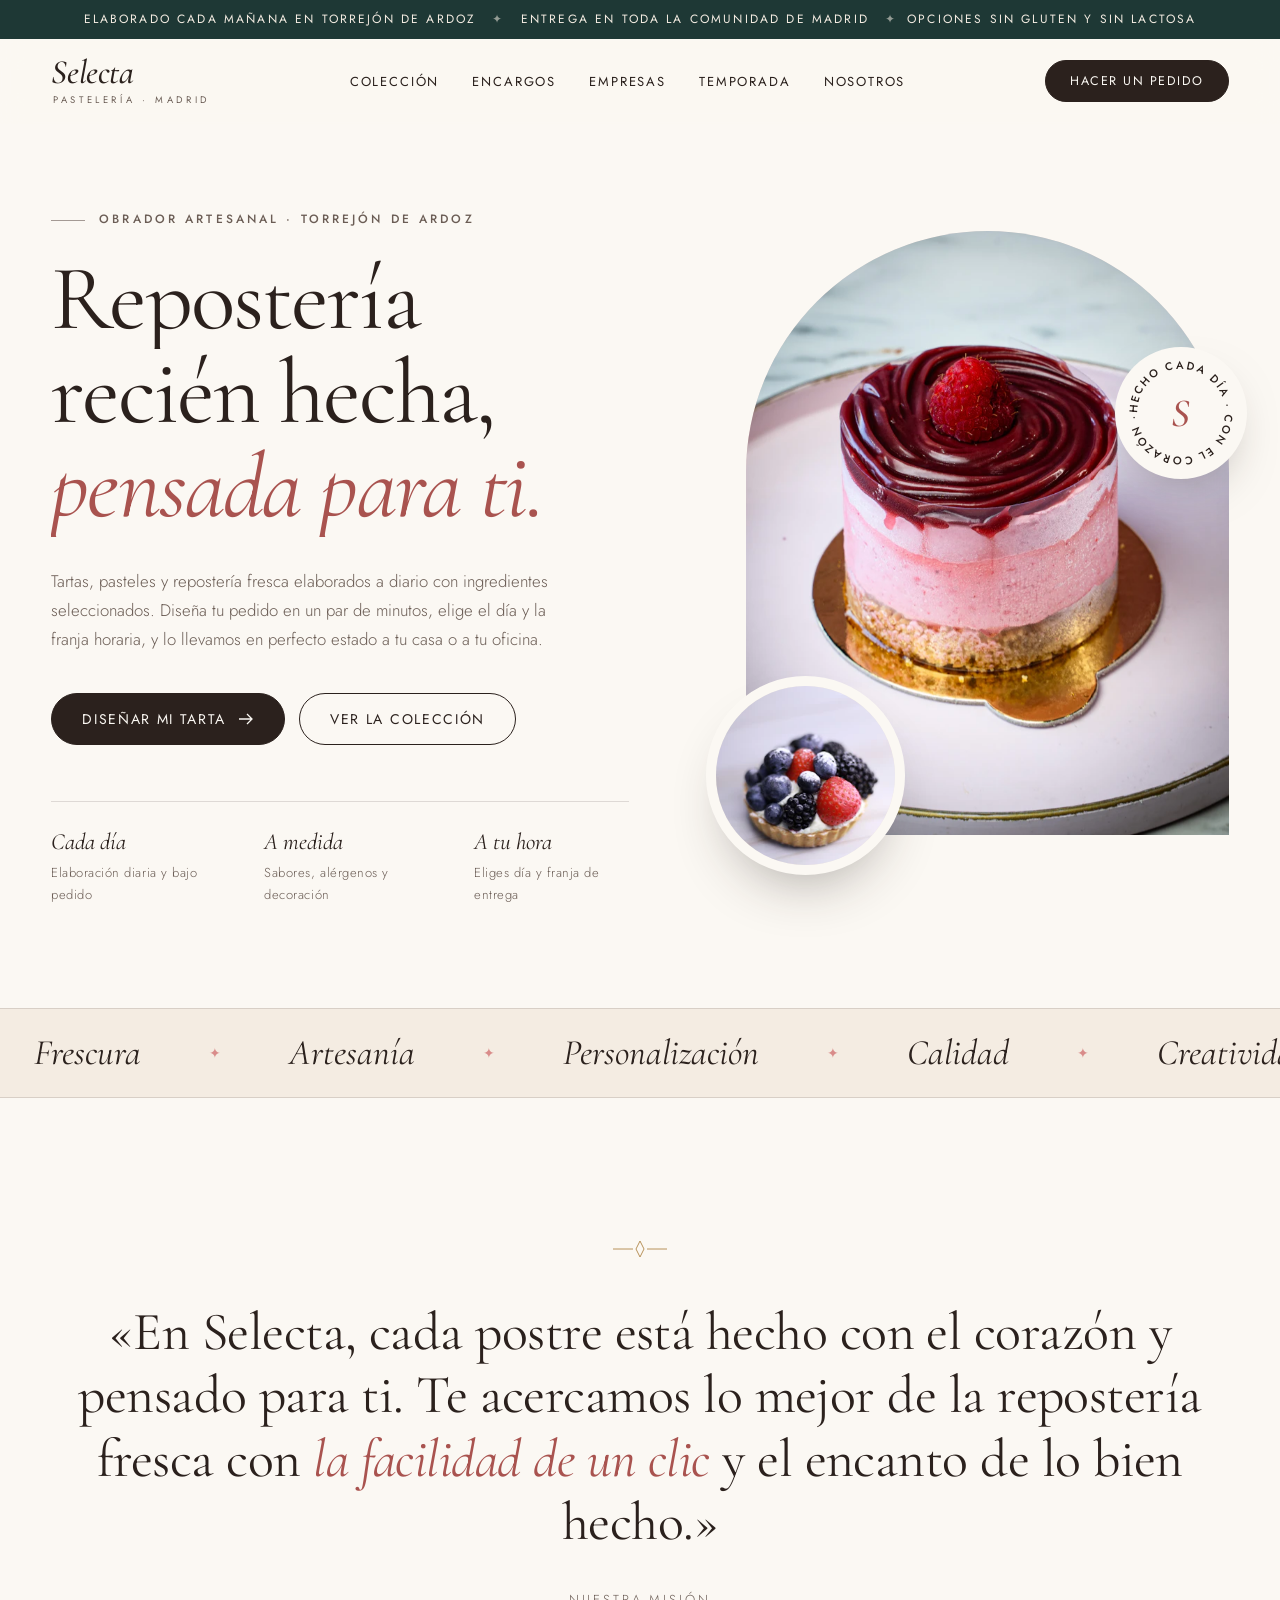
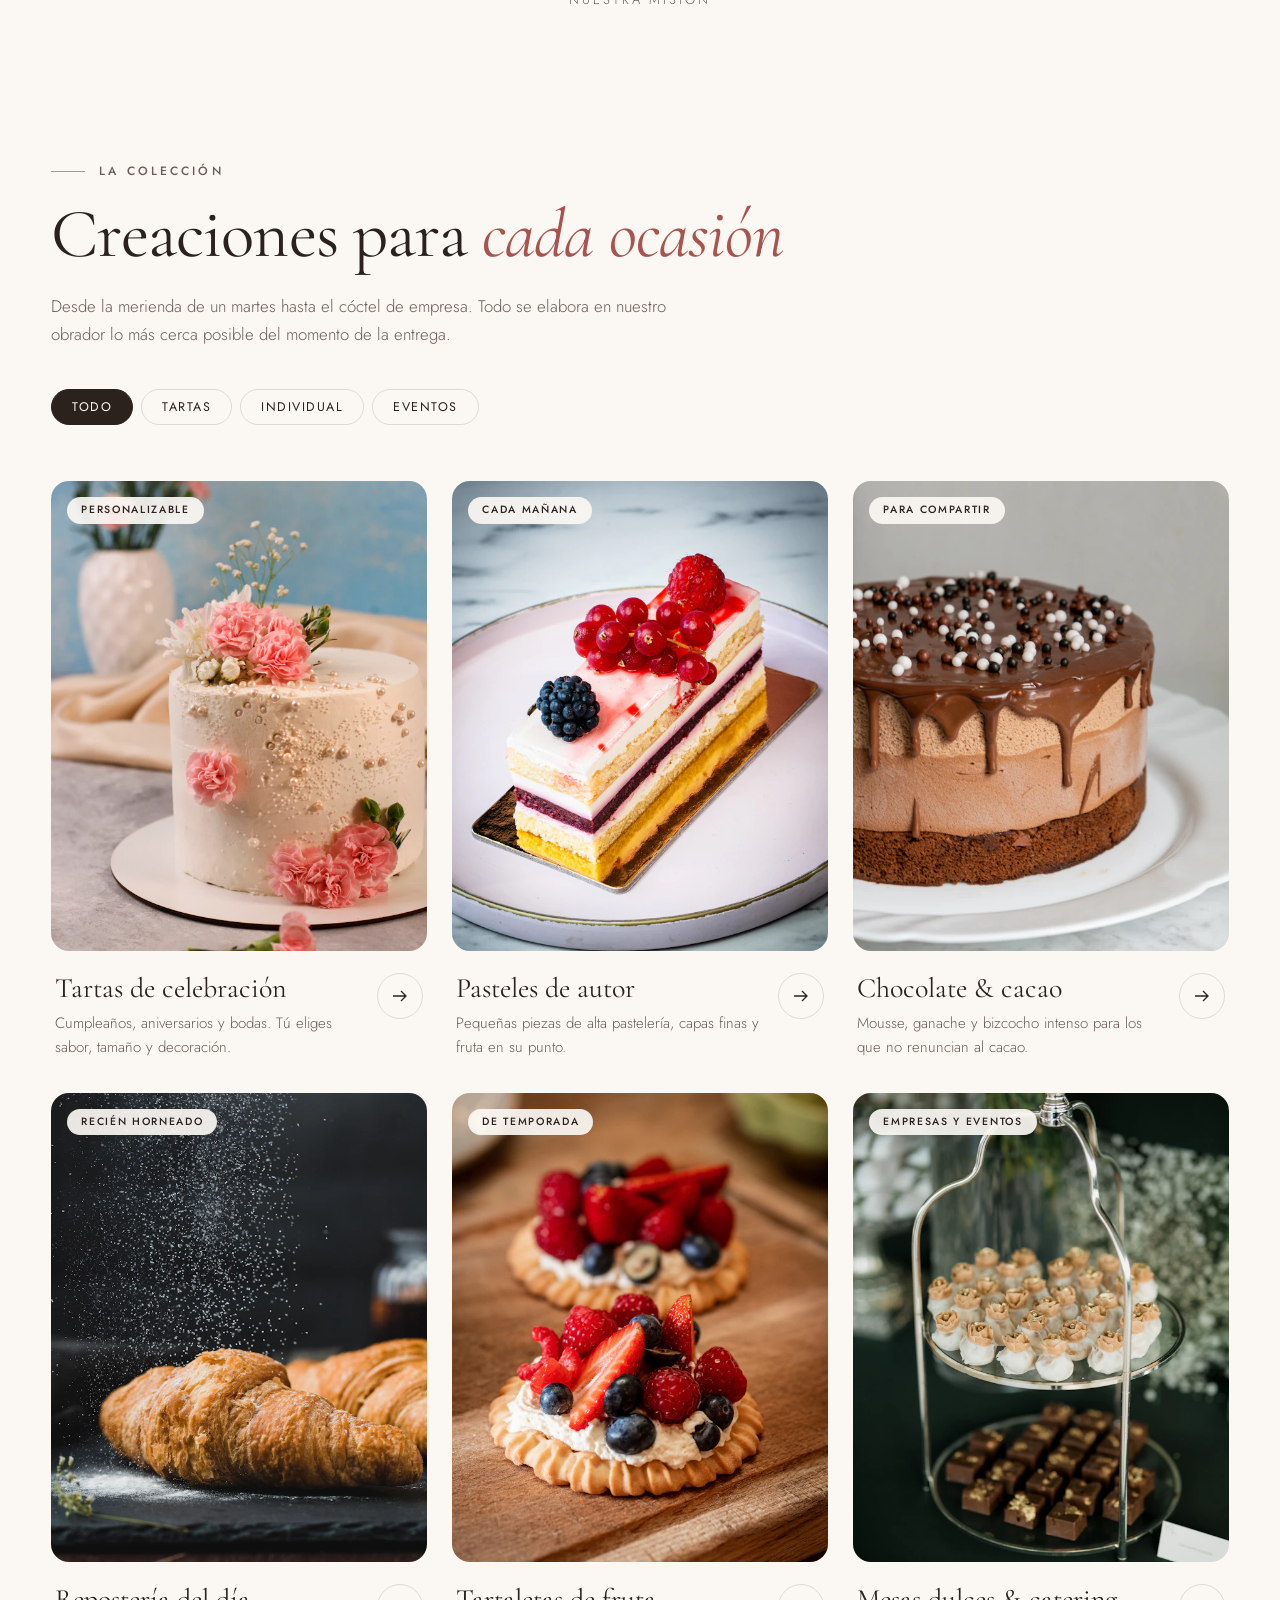
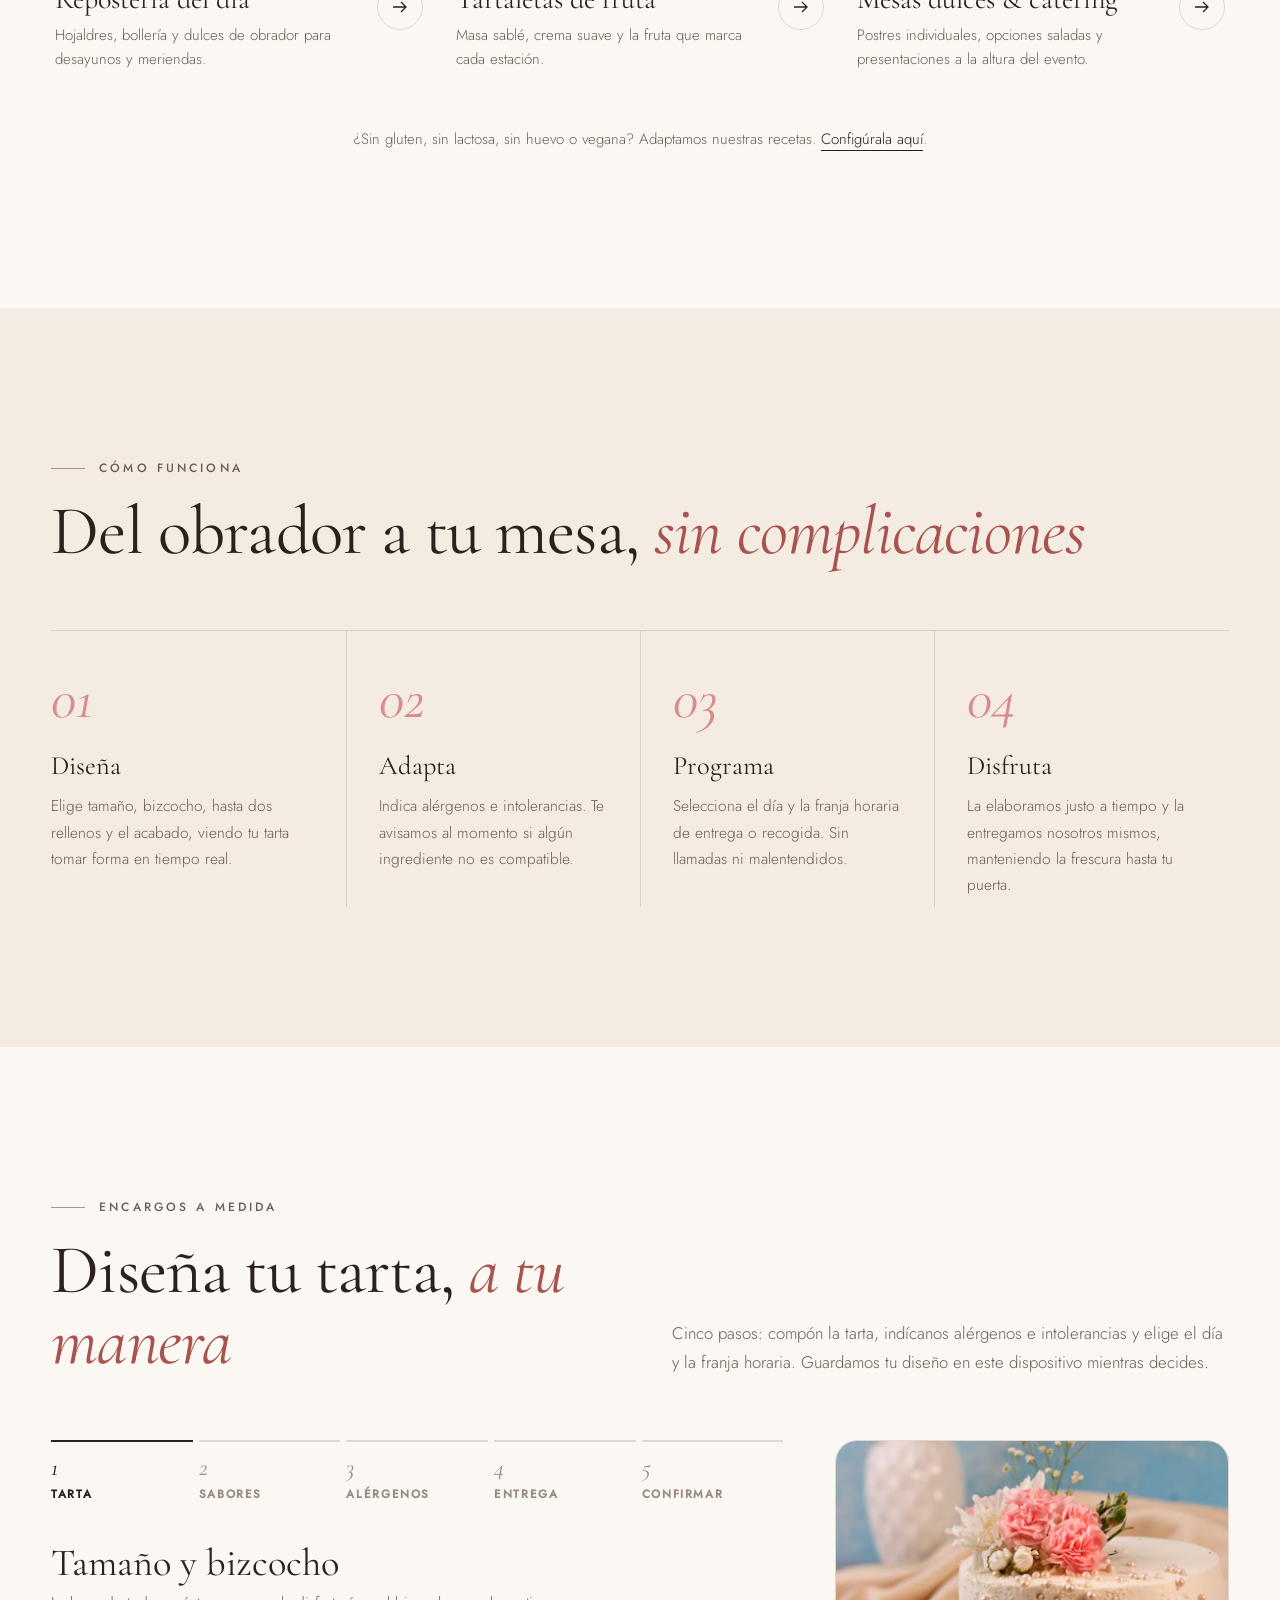
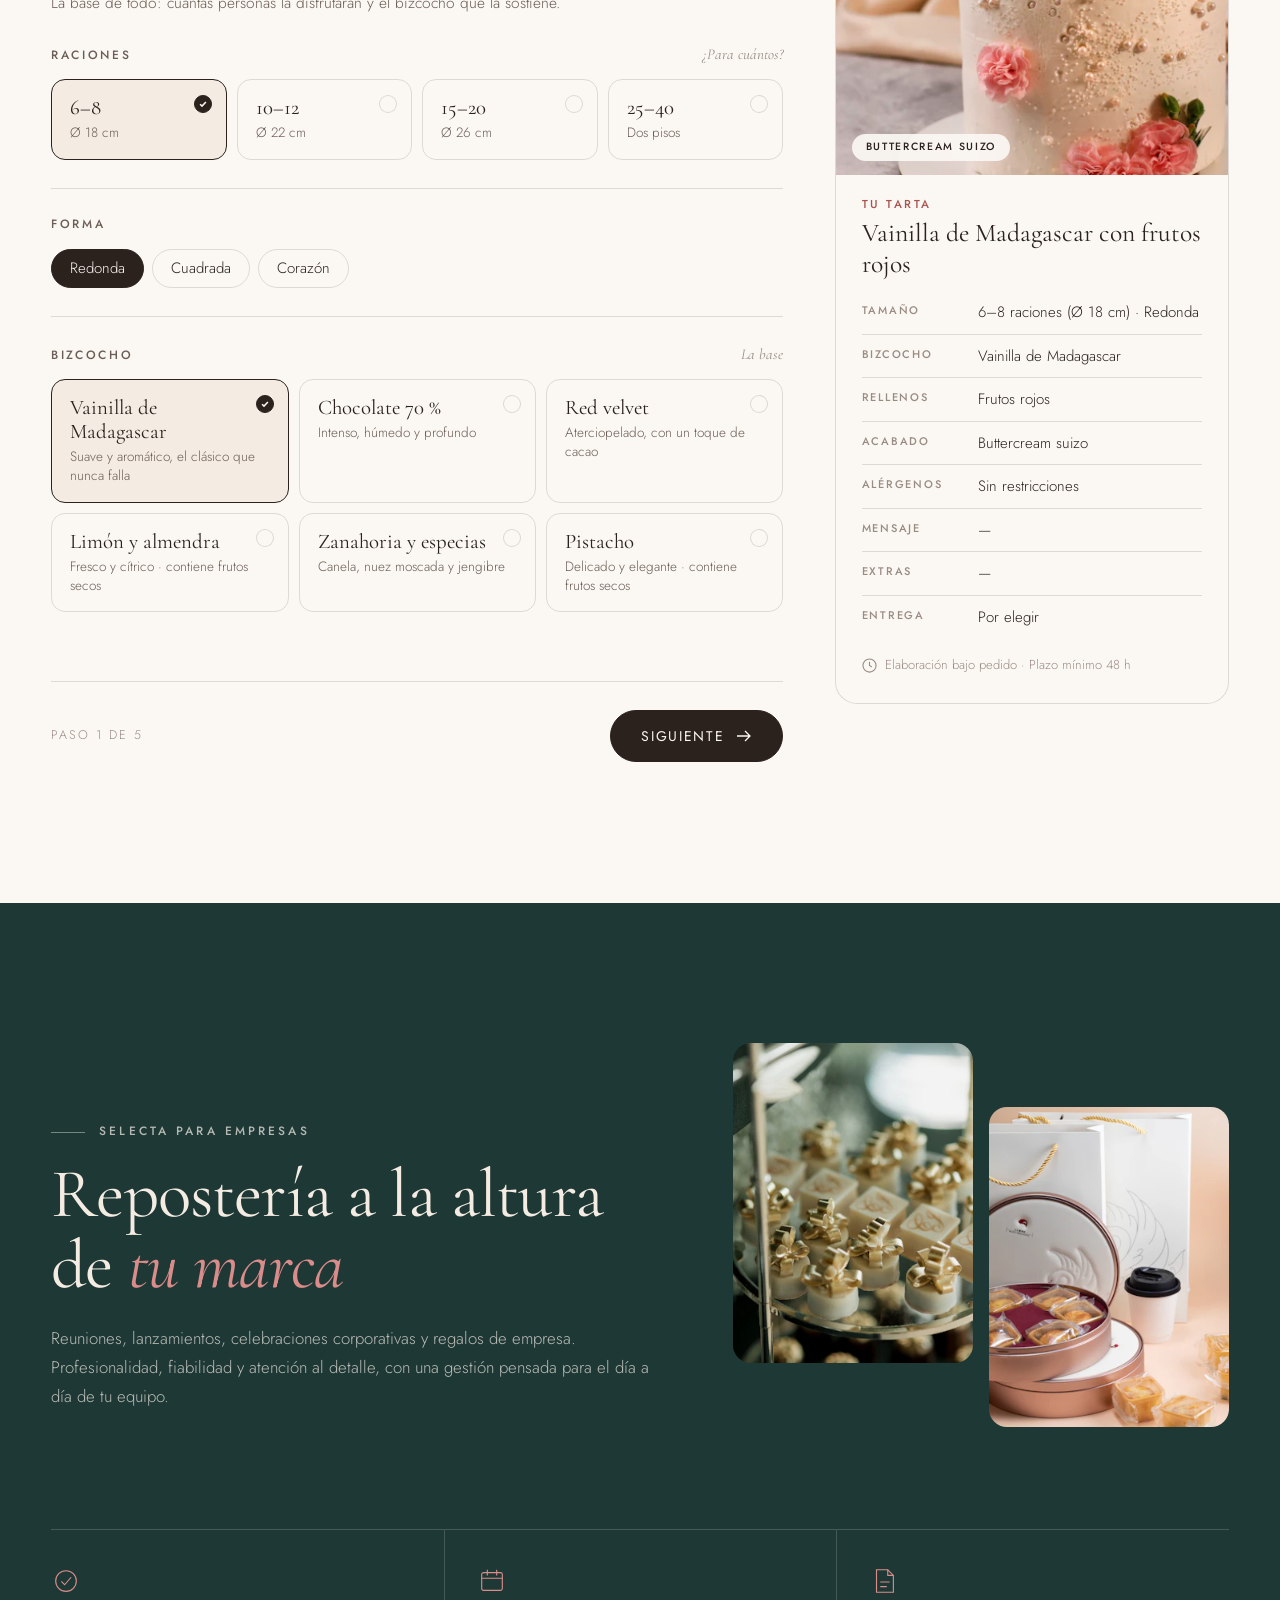
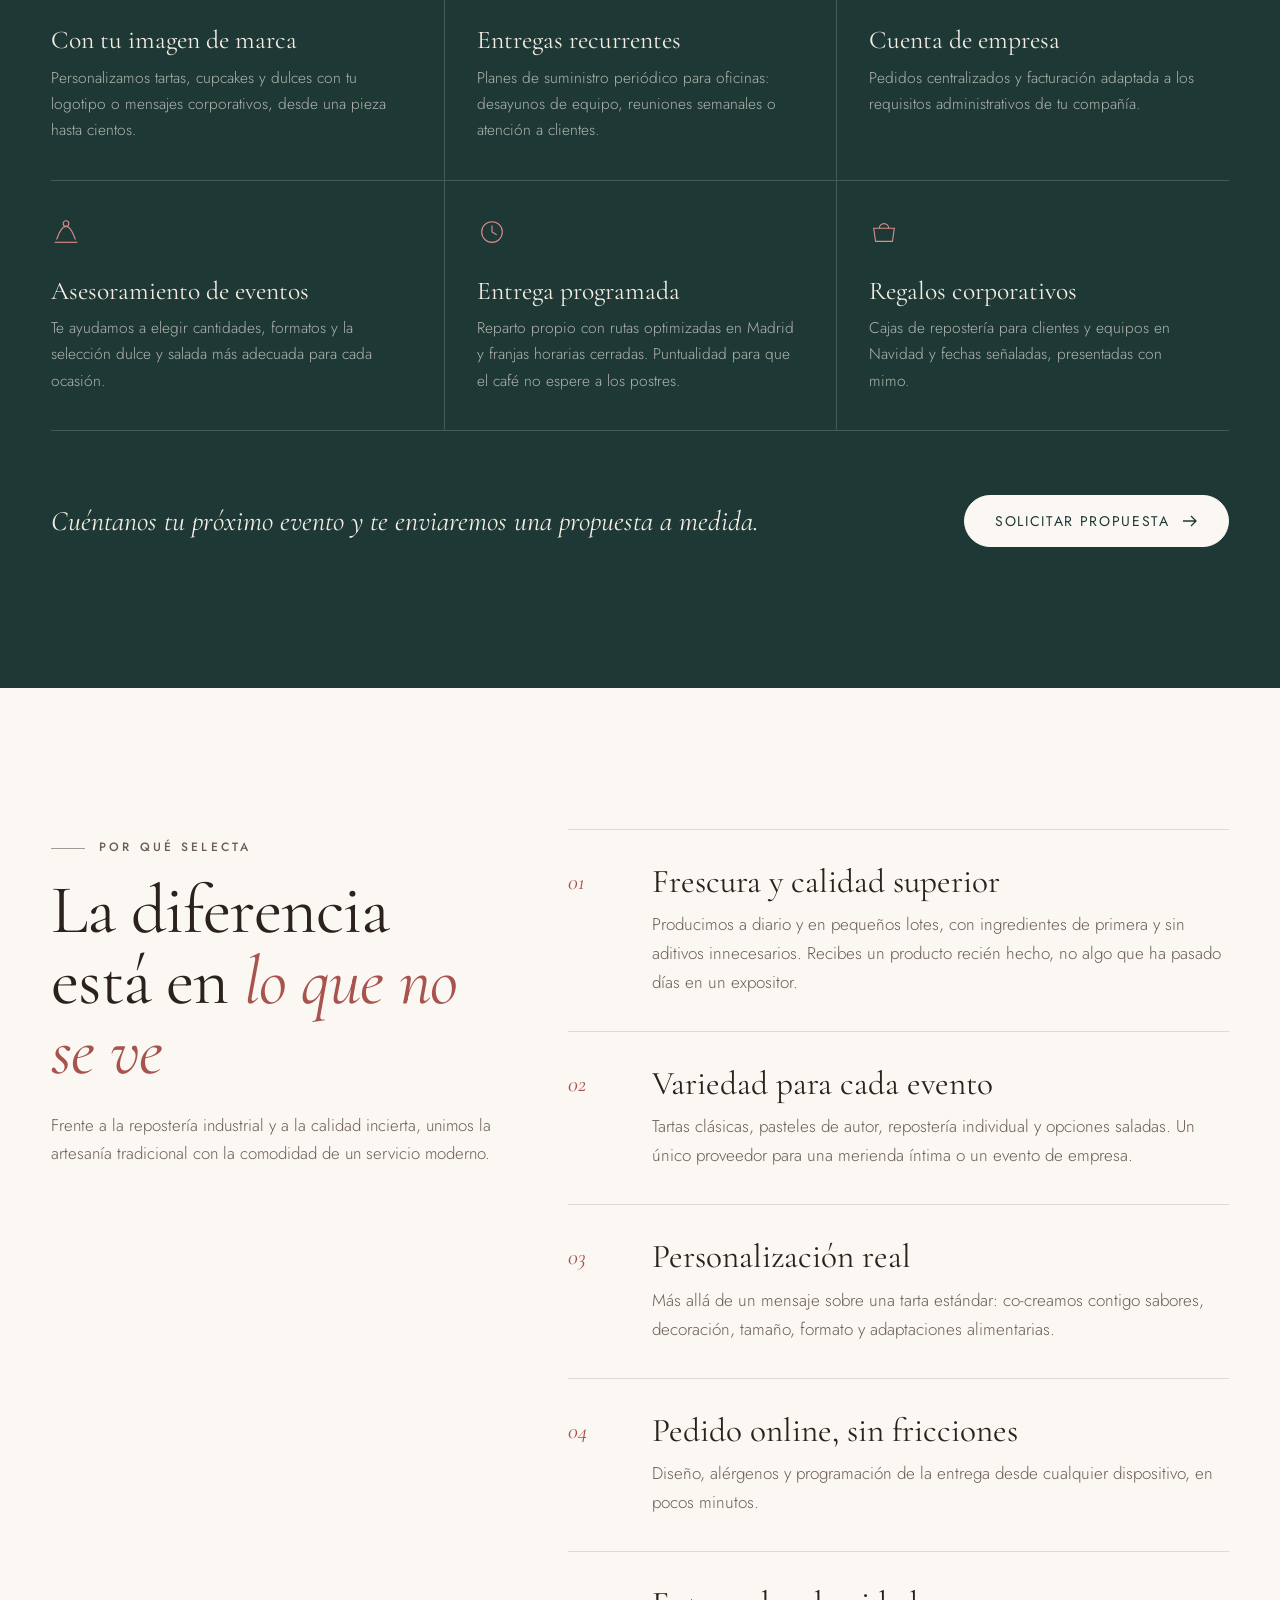
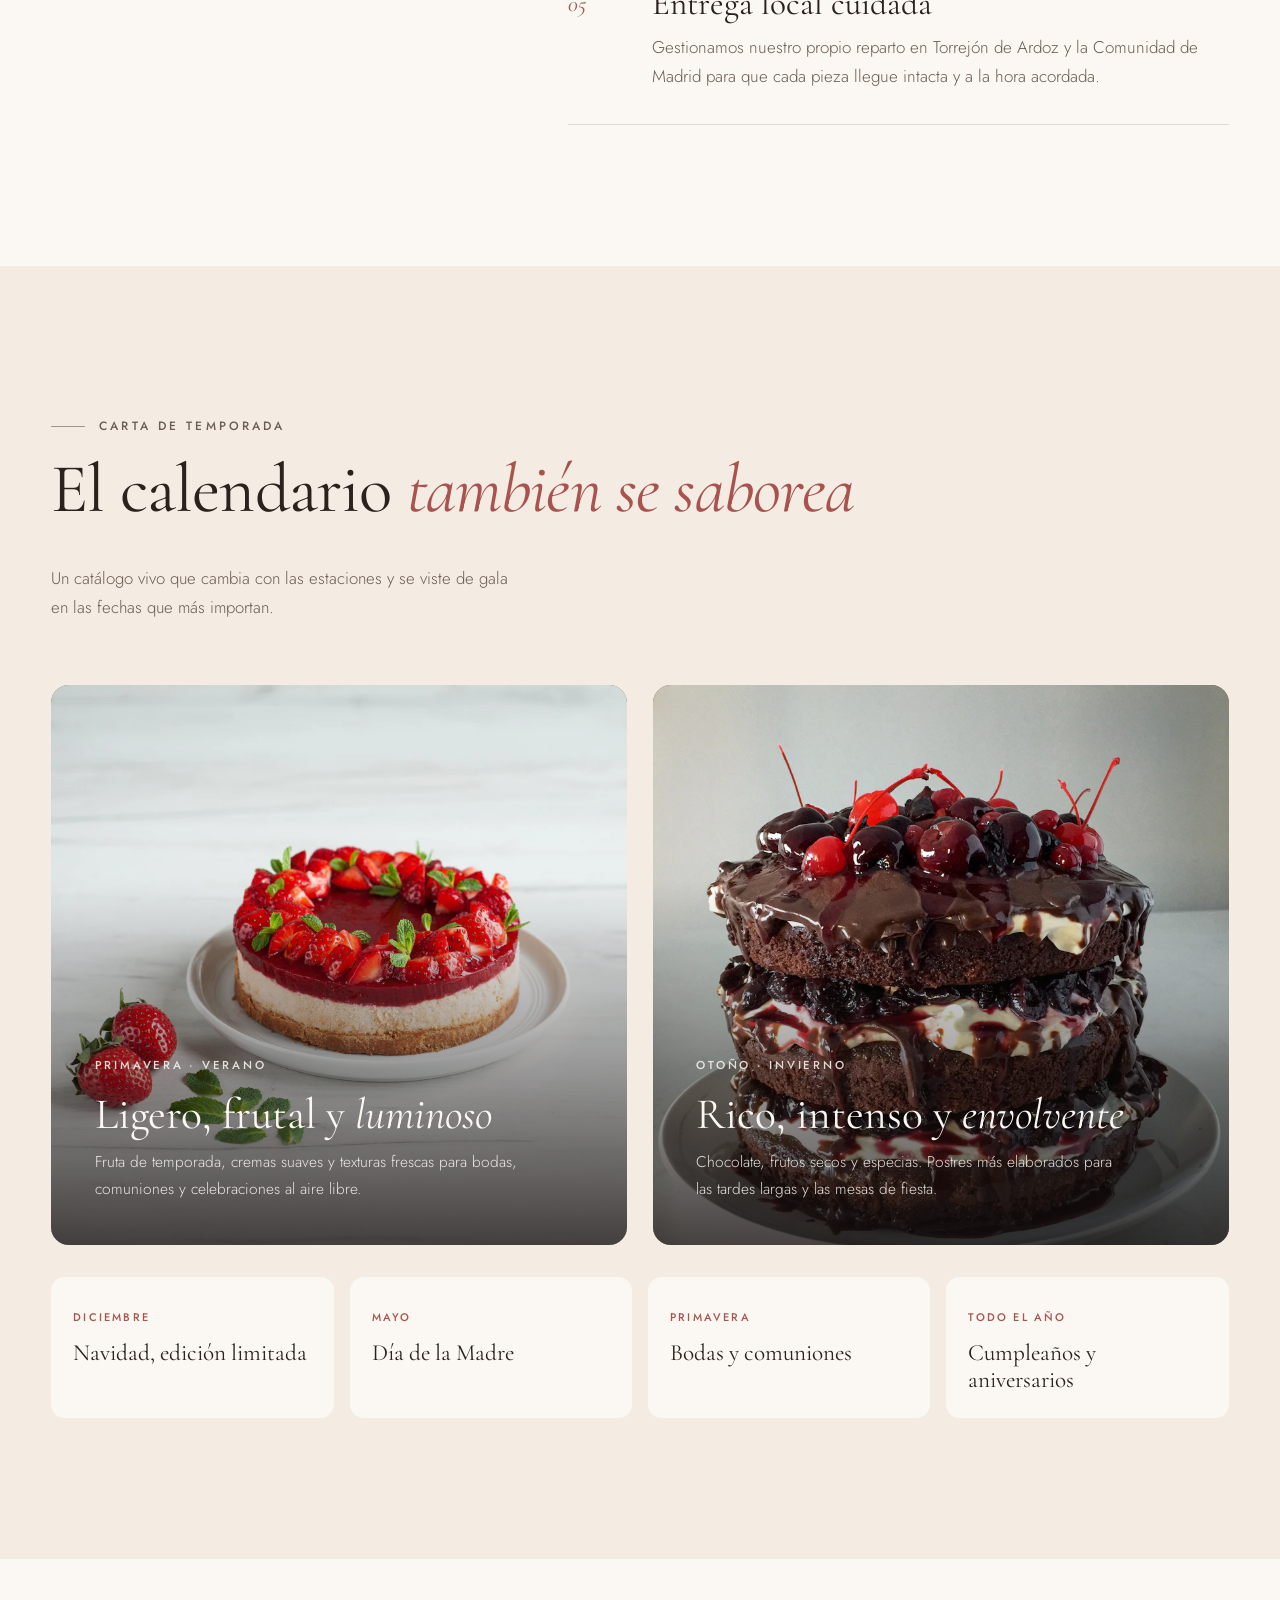
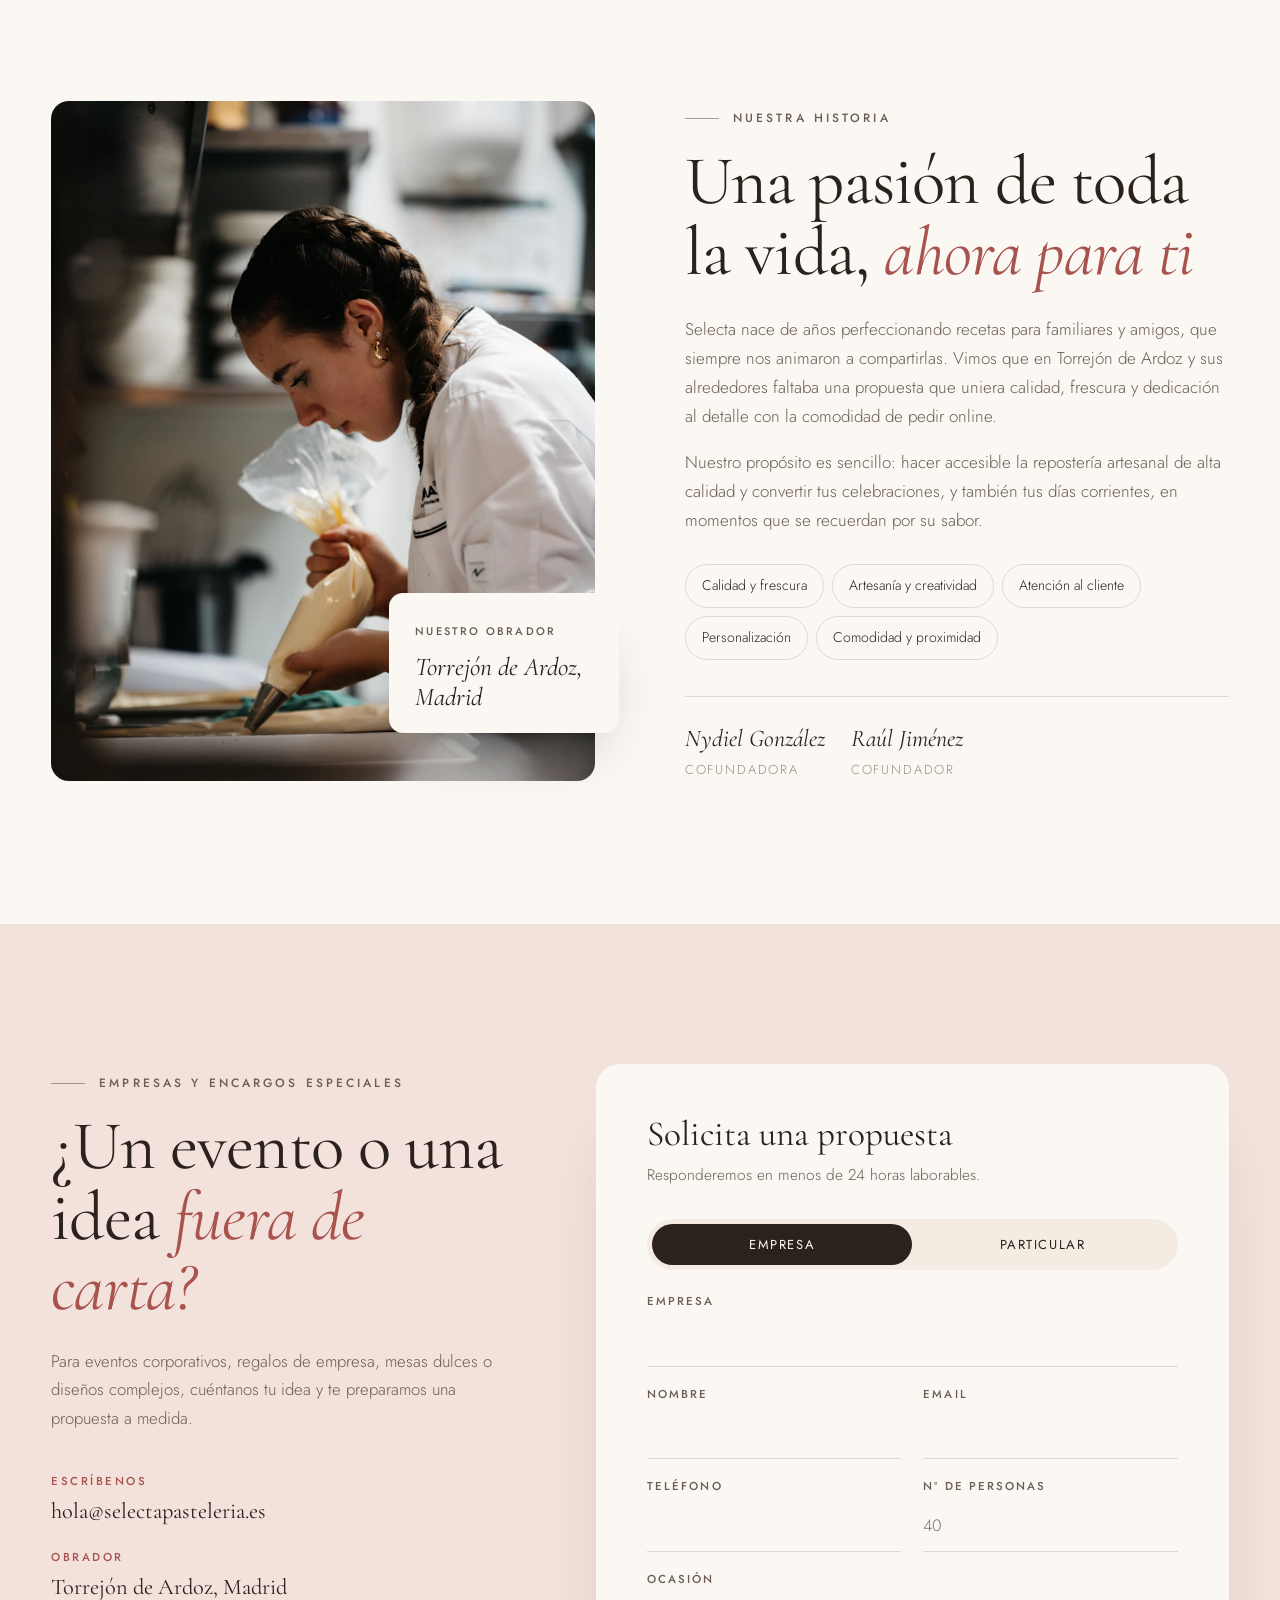
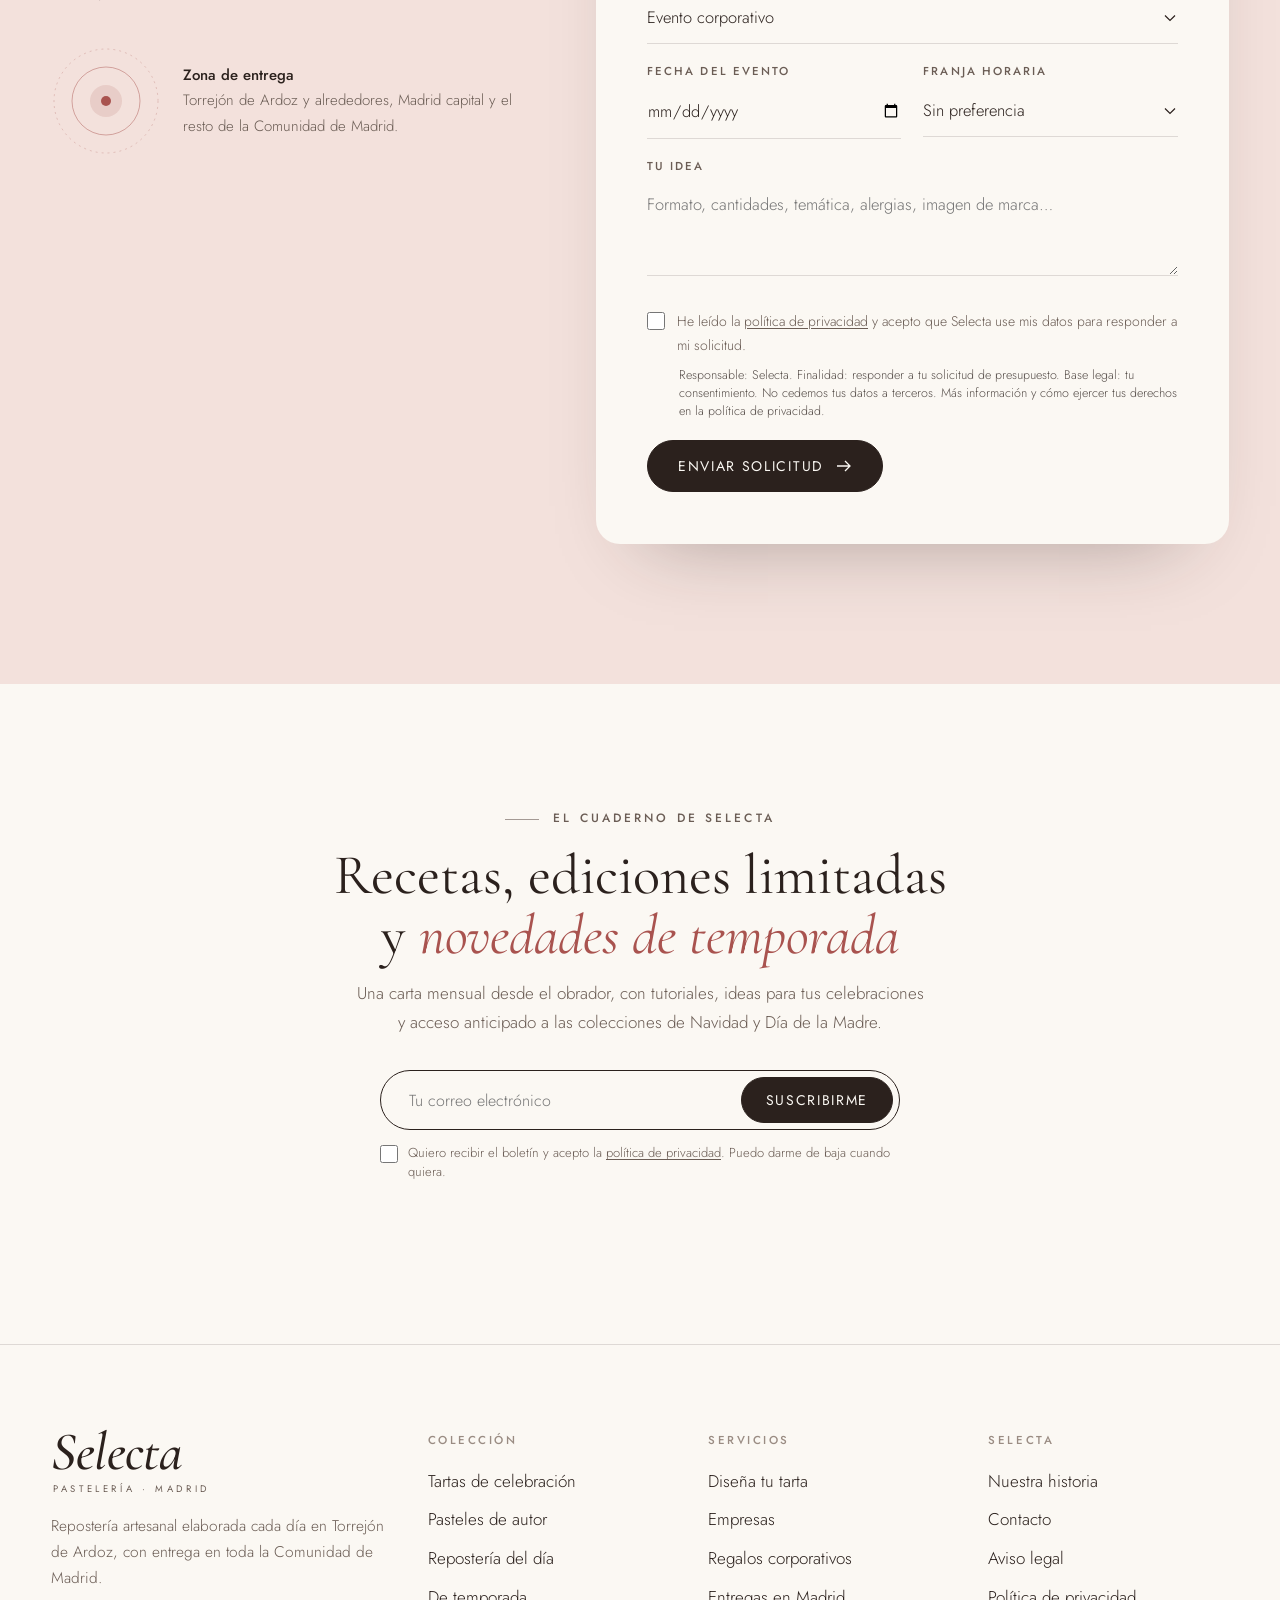
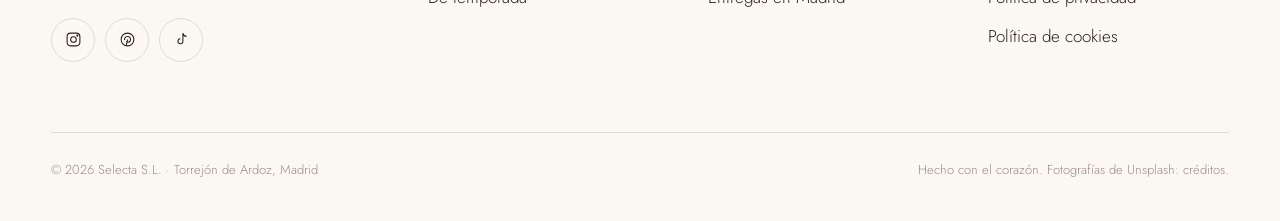
==== commit c4bfd19b: "Verifica la licencia y el autor de cada foto y añade página de créditos - Las 15 fotos de Unsplash s" ====
--- a/index.html
+++ b/index.html
@@ -1477,7 +1477,7 @@
       </div>
       <div class="footer-bottom">
         <span>© <span id="year"></span> Selecta S.L. · Torrejón de Ardoz, Madrid</span>
-        <span>Hecho con el corazón. Fotografía: Unsplash.</span>
+        <span>Hecho con el corazón. Fotografías de Unsplash: <a href="legal/creditos.html">créditos</a>.</span>
       </div>
     </div>
   </footer>
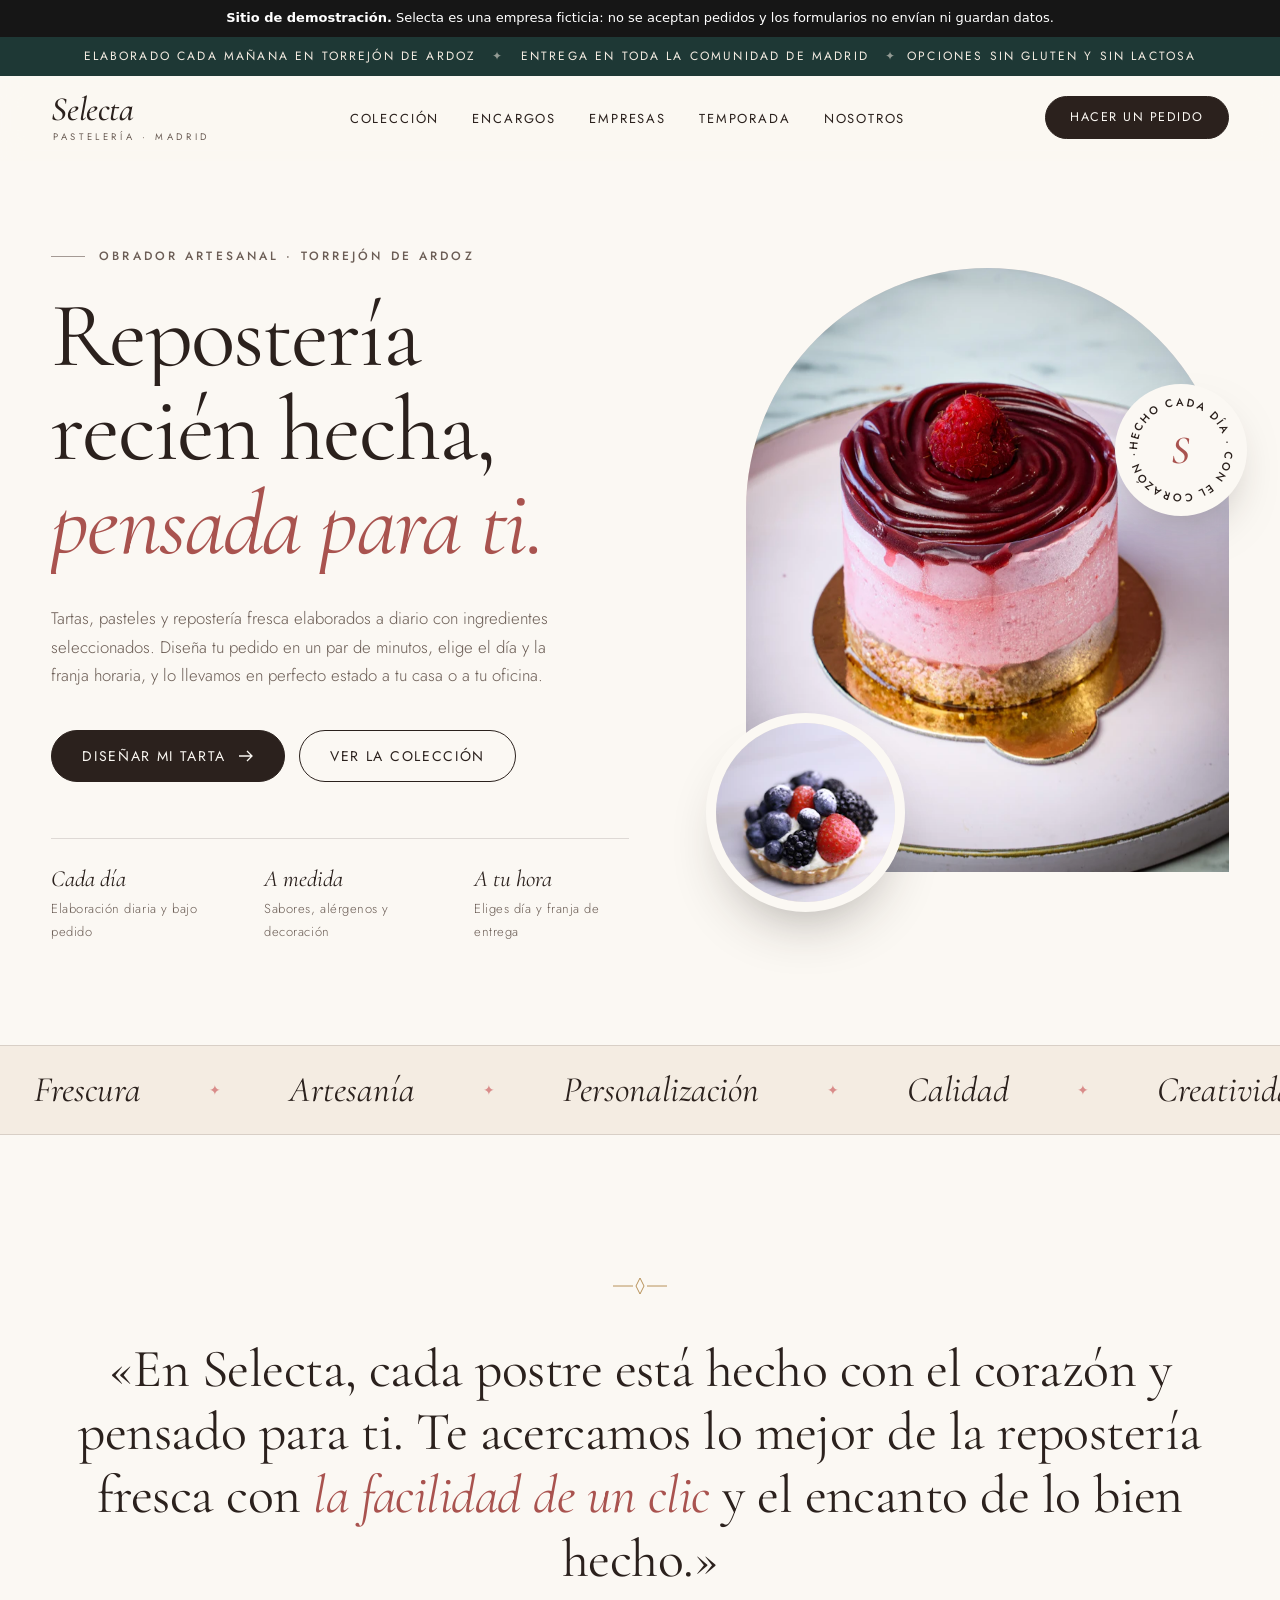
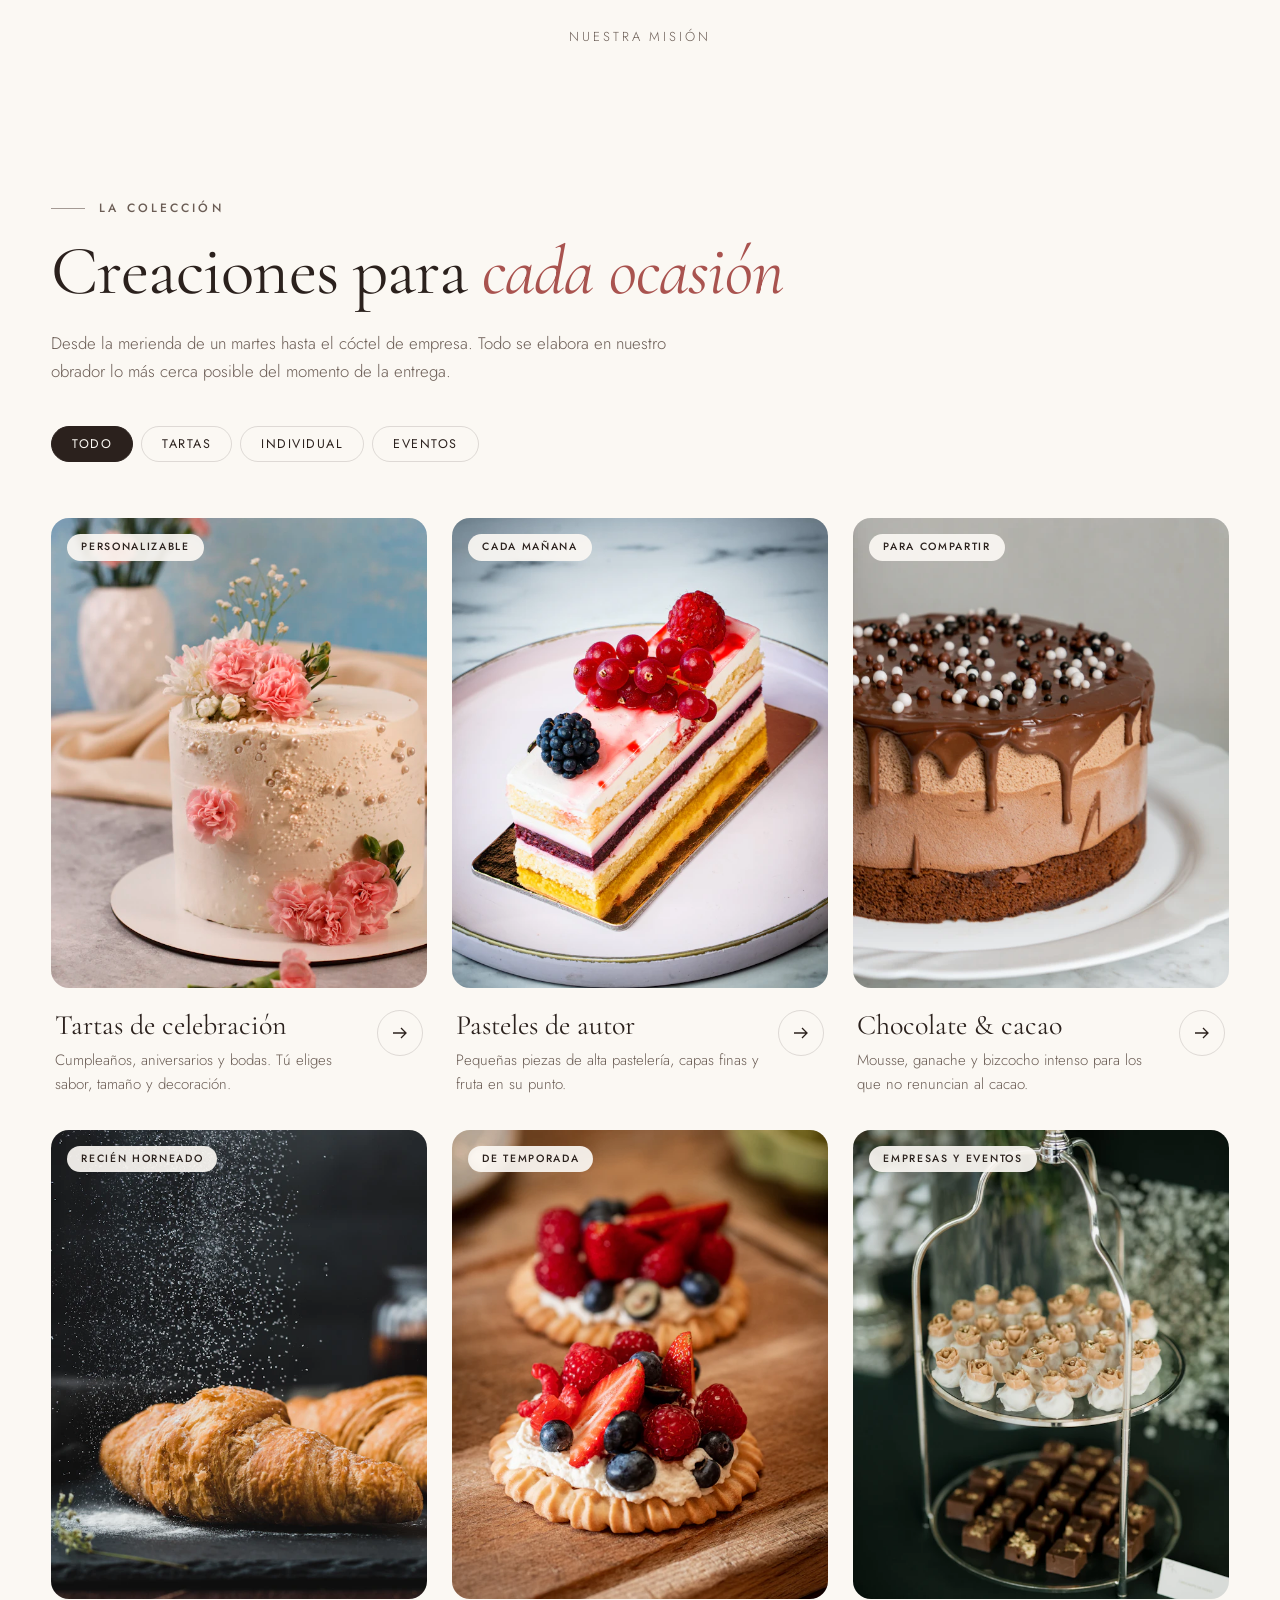
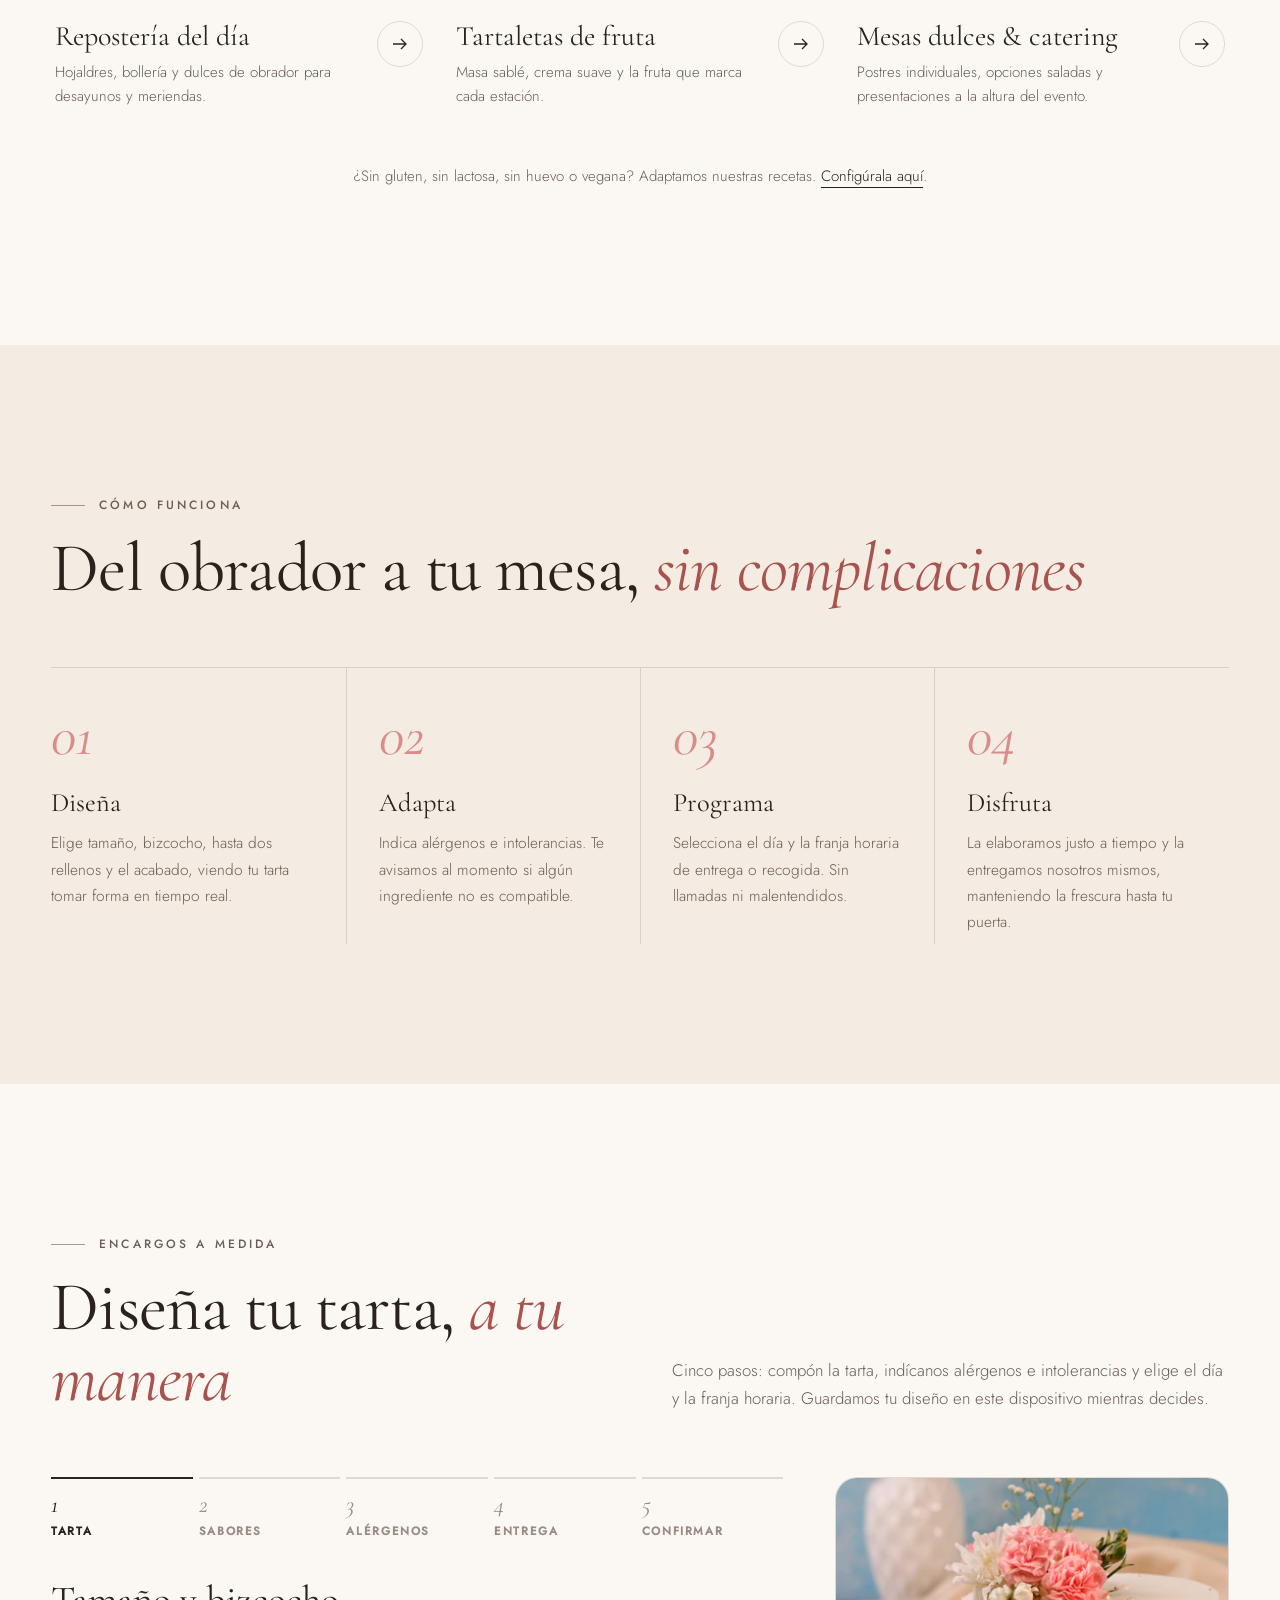
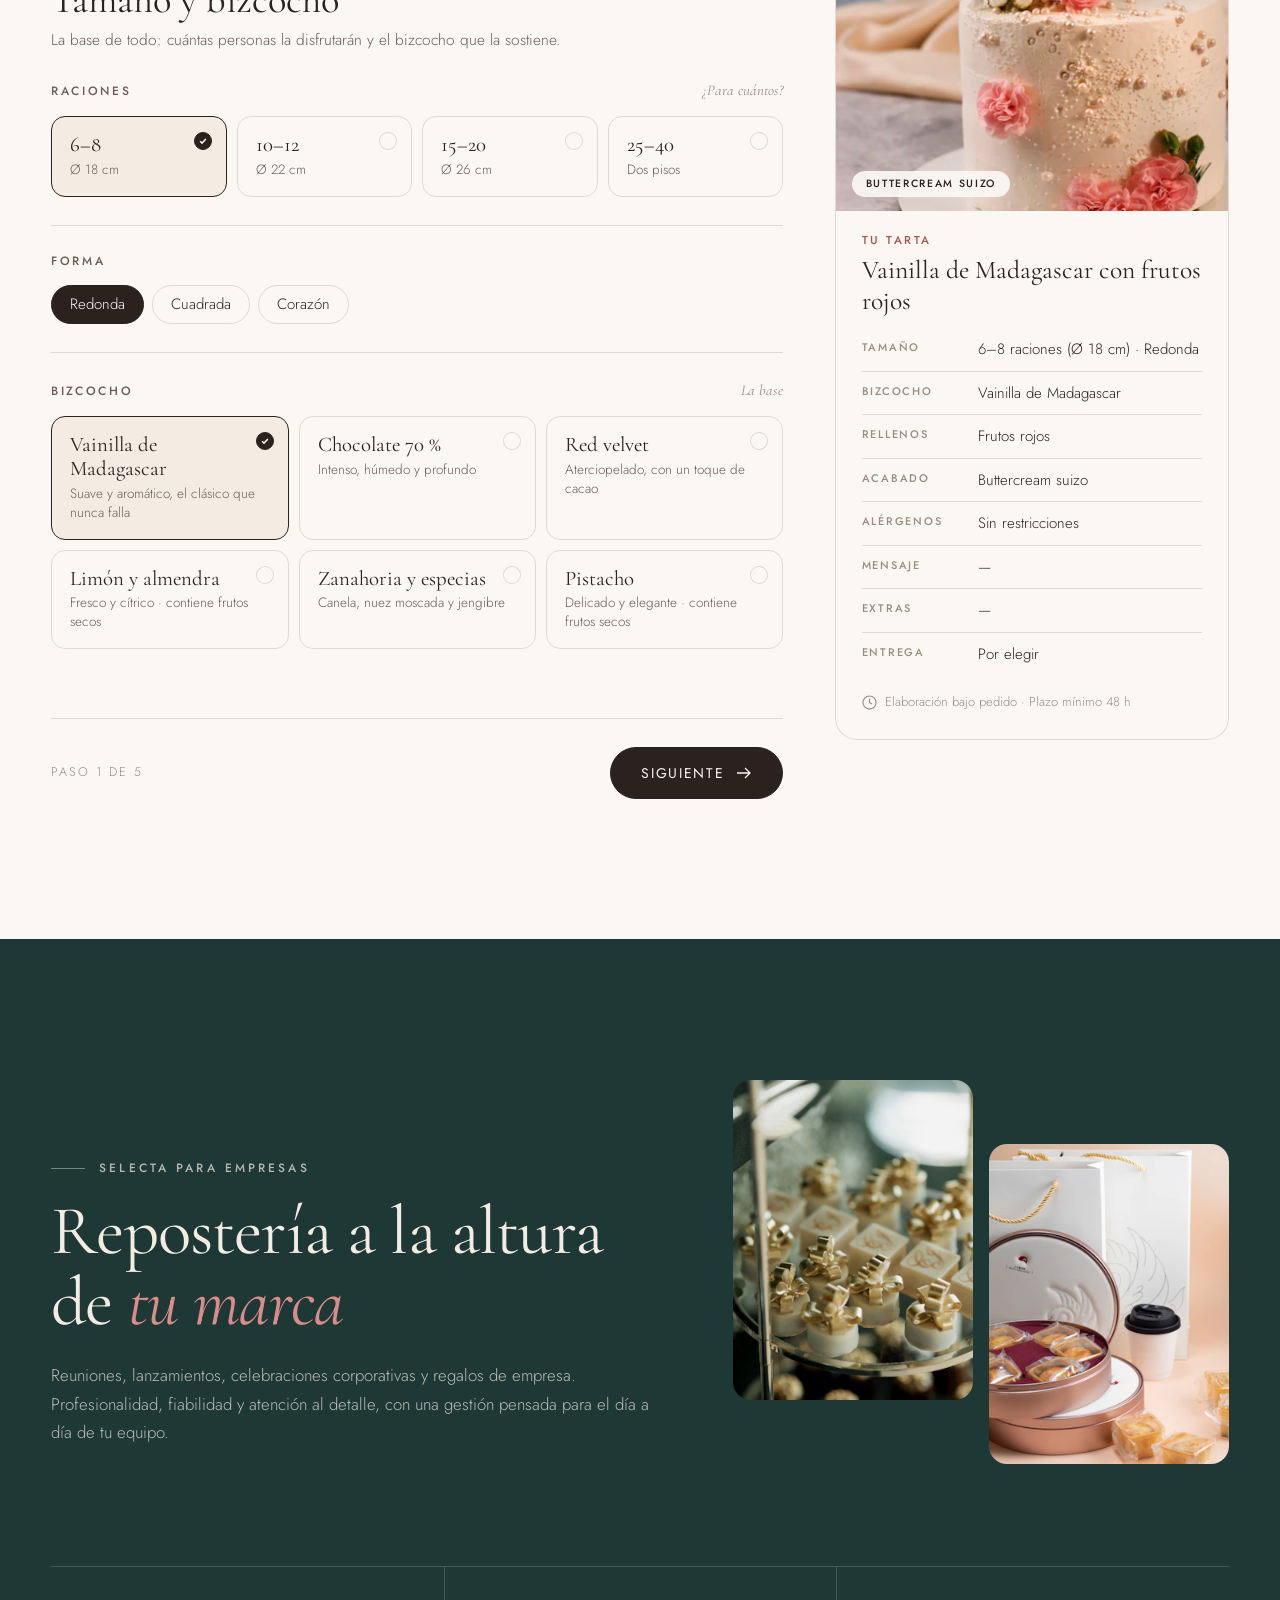
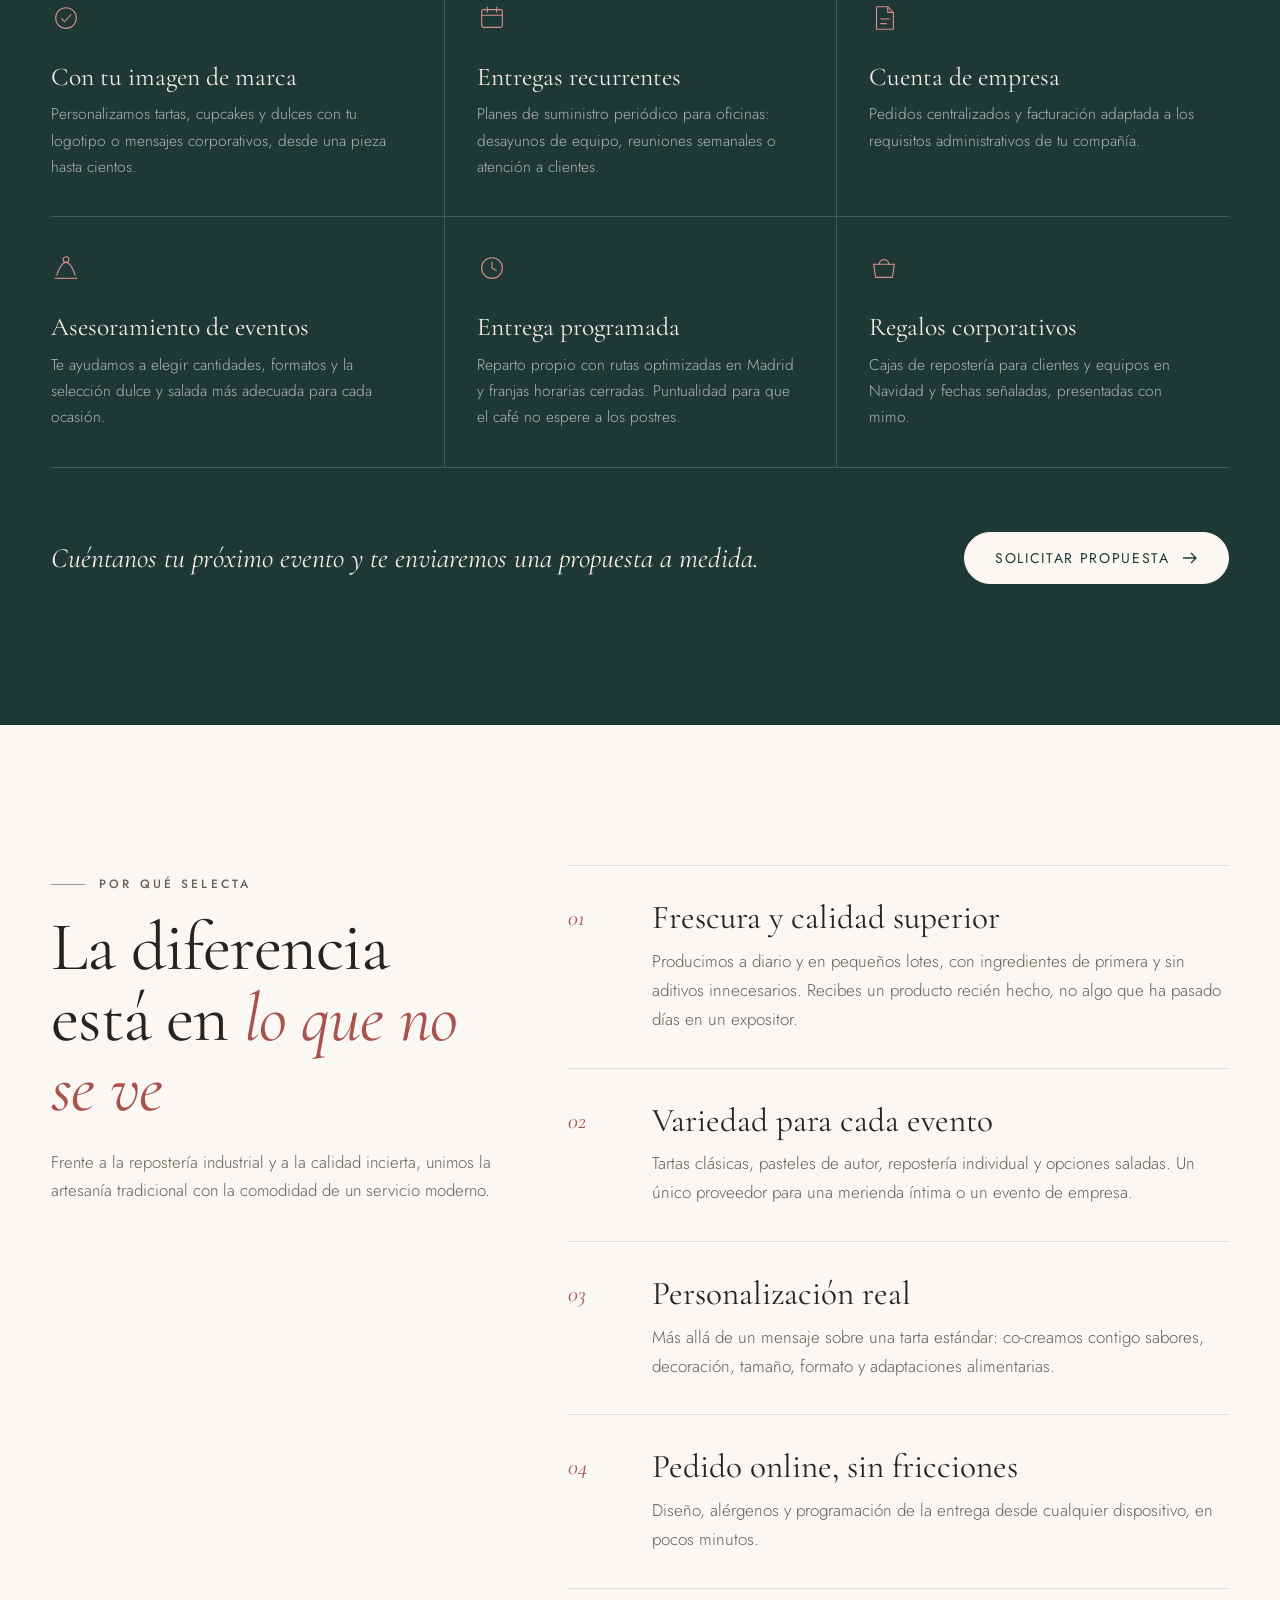
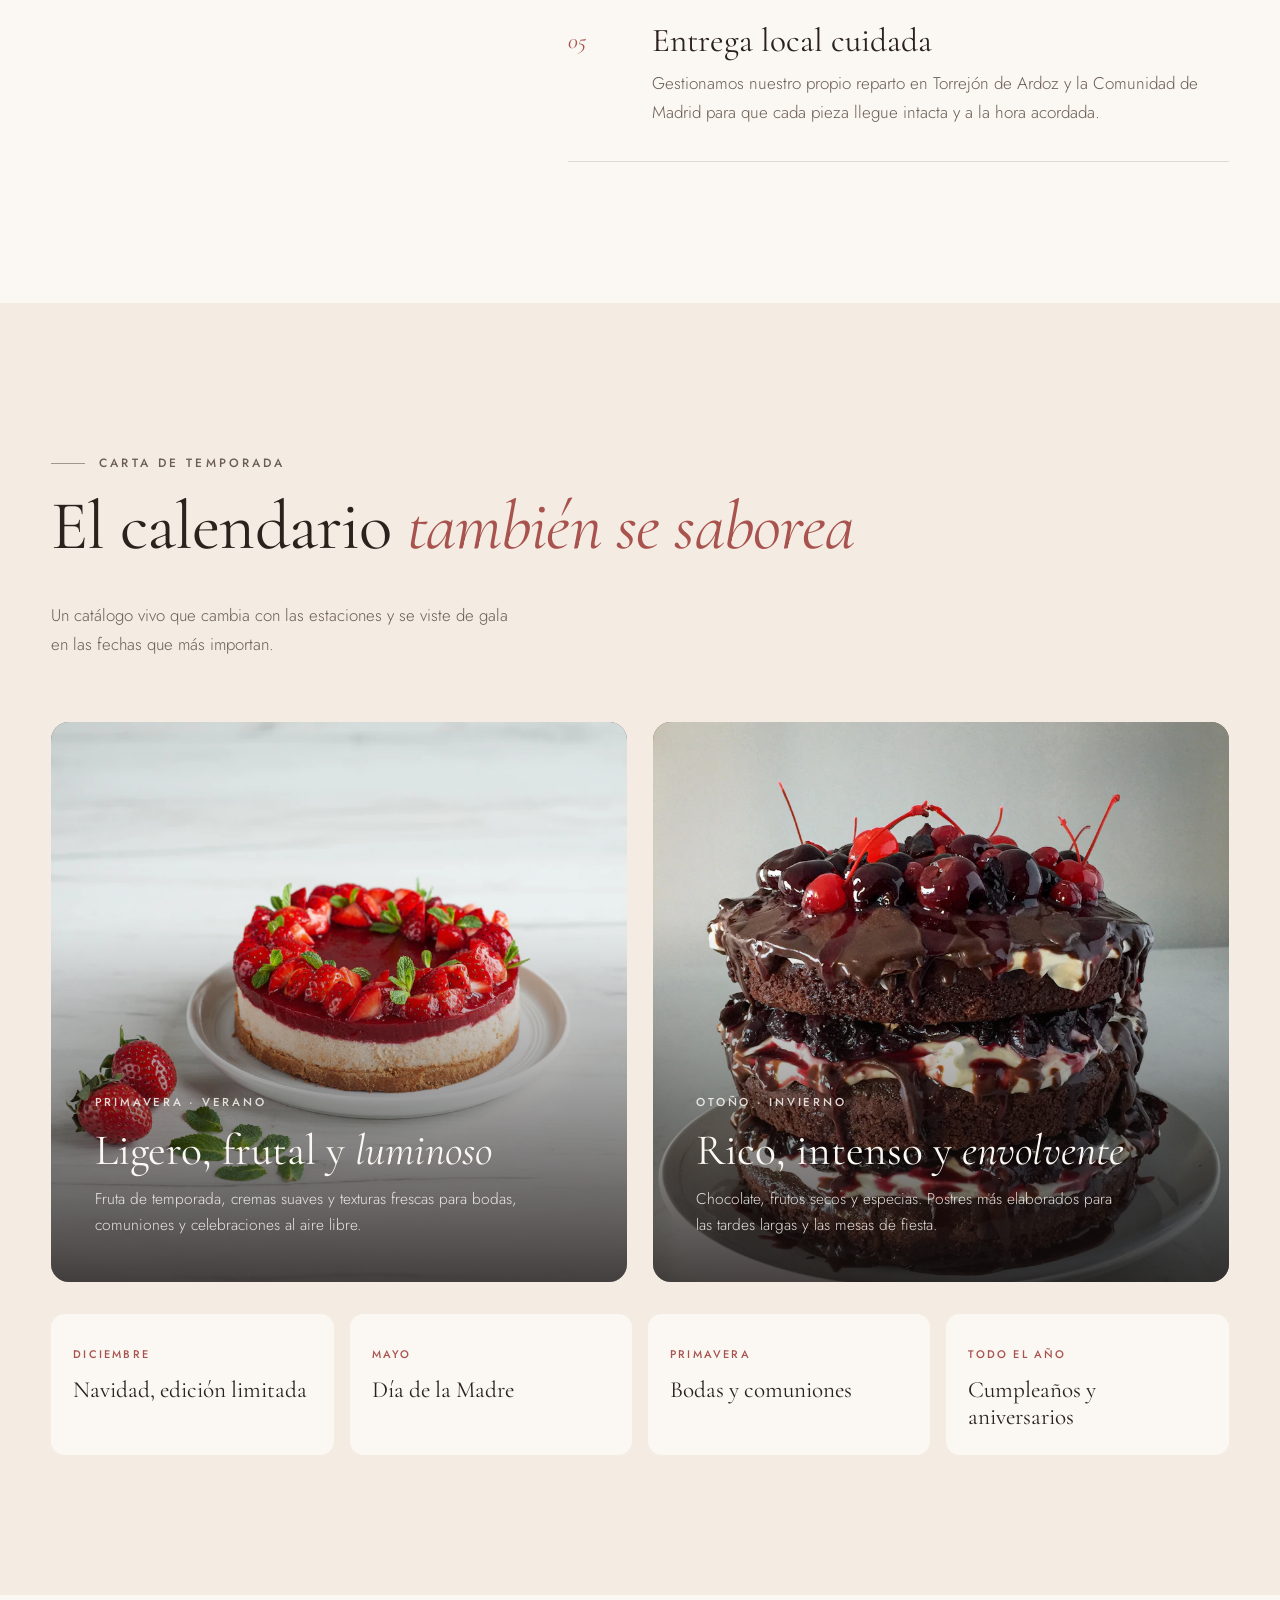
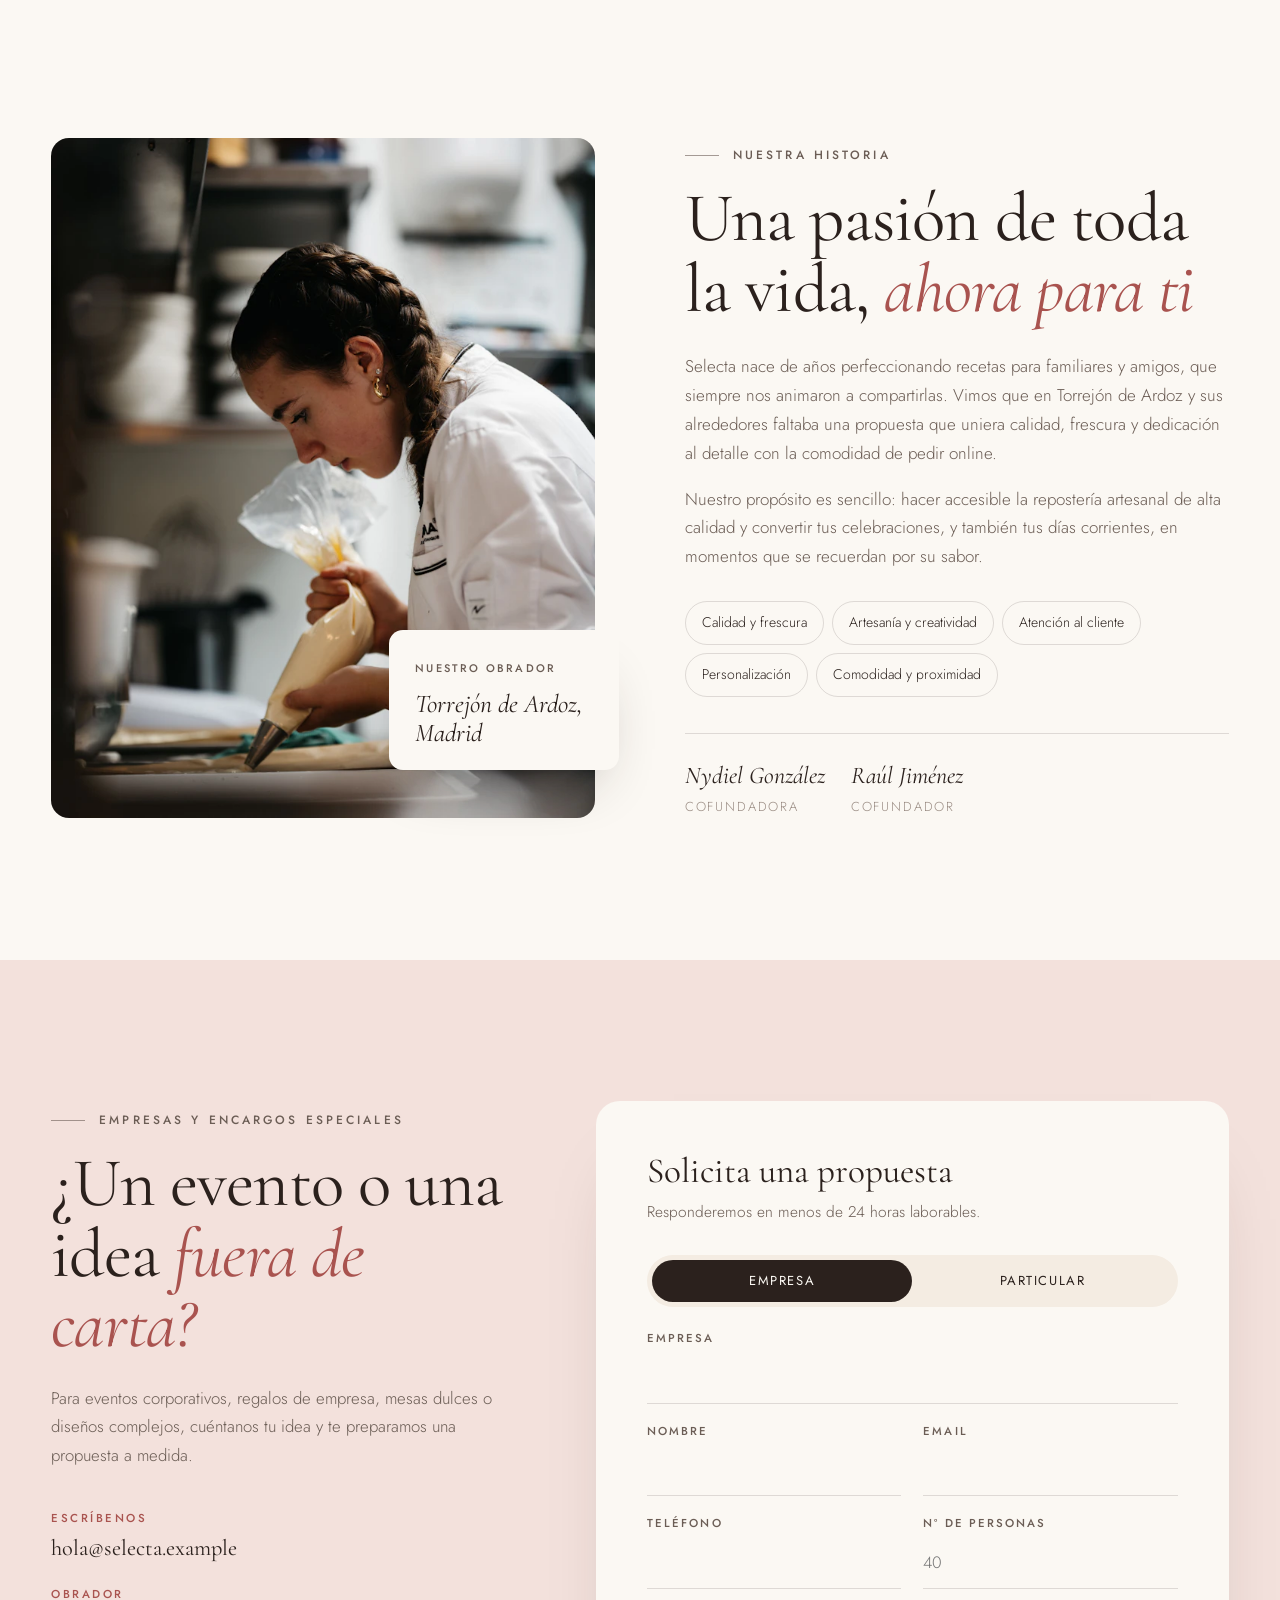
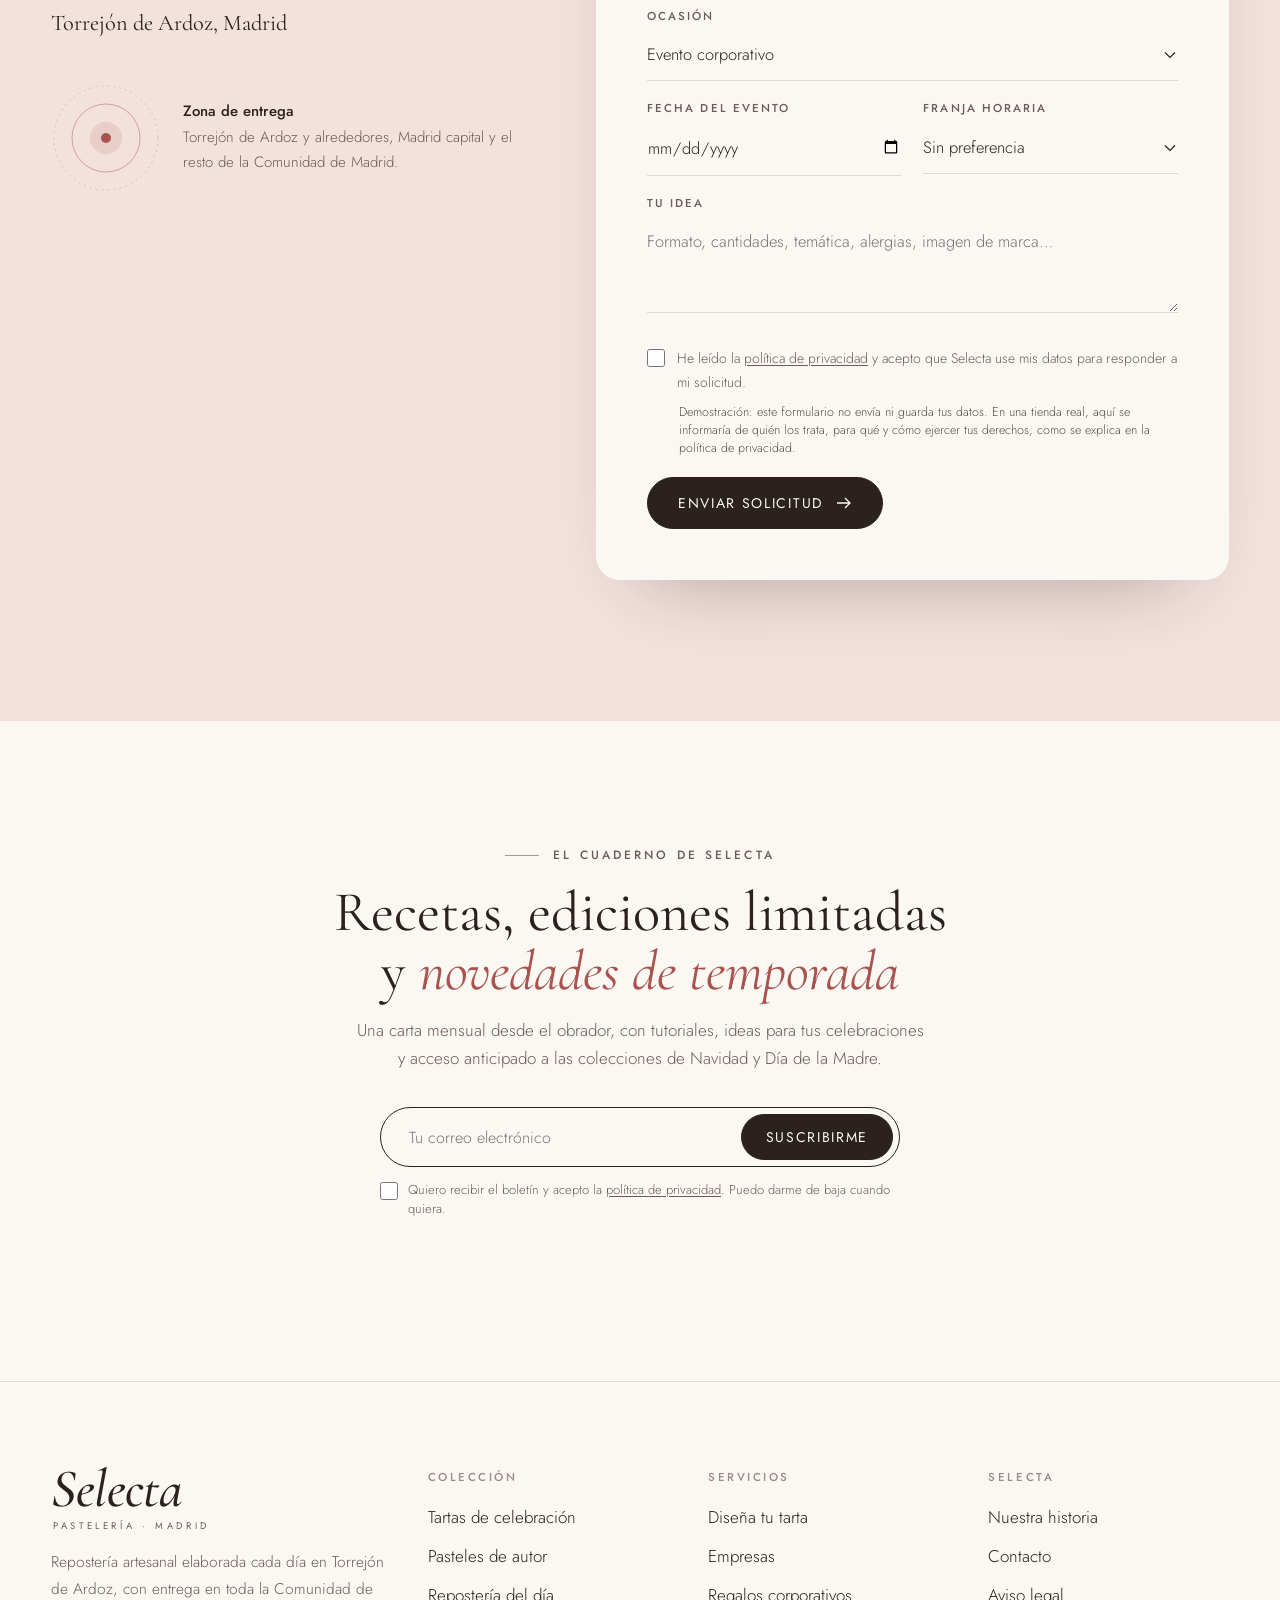
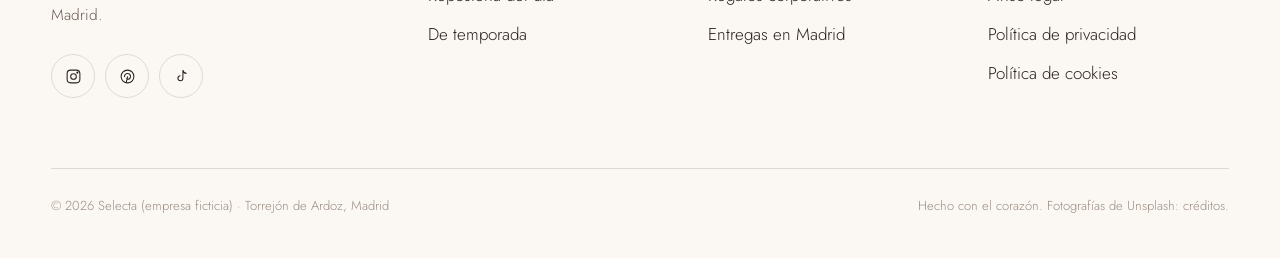
==== commit 9bf5f986: "Modo demostración: Selecta es una empresa ficticia - Aviso visible de sitio de demostración y noinde" ====
--- a/index.html
+++ b/index.html
@@ -3,6 +3,7 @@
 <head>
   <meta charset="utf-8">
   <meta name="viewport" content="width=device-width, initial-scale=1">
+  <meta name="robots" content="noindex, nofollow">
   <title>Selecta · Pastelería artesanal en Madrid</title>
   <meta name="description" content="Selecta, pastelería artesanal online en Torrejón de Ardoz. Diseña tu tarta a medida, indica alérgenos y elige día y franja horaria de entrega en la Comunidad de Madrid.">
   <meta name="theme-color" content="#FBF8F3">
@@ -671,9 +672,15 @@
     .form-foot .consent { margin-top: 0; flex: 1 1 22em; }
     .consent.has-error .check-line { color: var(--rose-deep); }
     .news-consent { max-width: 520px; margin: 14px auto 0; color: var(--ink-soft); }
+  
+    /* Modo demostración */
+    .demo-banner { position: relative; z-index: 60; background: #161616; color: #fff; padding: 9px 16px; text-align: center;
+      font: 400 13px/1.45 system-ui, -apple-system, "Segoe UI", sans-serif; }
+    .demo-banner strong { font-weight: 600; }
   </style>
 </head>
 <body>
+  <div class="demo-banner" role="note"><strong>Sitio de demostración.</strong> Selecta es una empresa ficticia: no se aceptan pedidos y los formularios no envían ni guardan datos.</div>
 
   <div class="announce">Elaborado cada mañana en Torrejón de Ardoz <span>✦</span> Entrega en toda la Comunidad de Madrid<span class="hide-sm"> ✦</span><span class="hide-sm" style="opacity:1;margin:0">Opciones sin gluten y sin lactosa</span></div>
 
@@ -1118,7 +1125,7 @@
                     </div>
                   </div>
                   <label class="check-line"><input type="checkbox" name="privacy" id="c-privacy"><span>He leído la <a href="legal/privacidad.html" target="_blank" rel="noopener">política de privacidad</a> y acepto que Selecta use mis datos, incluidas las alergias que indique, solo para gestionar este encargo.</span></label>
-                  <p class="consent-note">Responsable: Selecta. Finalidad: preparar y entregar tu encargo. Base legal: tu consentimiento. No cedemos tus datos a terceros. Puedes acceder a ellos, rectificarlos o suprimirlos como se explica en la política de privacidad.</p>
+                  <p class="consent-note">Demostración: este formulario no envía ni guarda tus datos. En una tienda real, aquí se informaría de quién los trata, para qué y cómo ejercer tus derechos, como se explica en la política de privacidad.</p>
                 </div>
 
                 <div class="review">
@@ -1144,8 +1151,8 @@
 
             <div class="config-success" id="config-success" role="status" hidden>
               <svg viewBox="0 0 64 64" fill="none" stroke="currentColor" stroke-width="1.4"><circle cx="32" cy="32" r="30"/><path d="M20 33l8 8 16-18"/></svg>
-              <h3>¡Encargo recibido, <span id="ok-name"></span>!</h3>
-              <p>Te escribiremos a <strong id="ok-email"></strong> para confirmar la disponibilidad y el precio final antes de empezar a elaborarlo.</p>
+              <h3>Encargo de prueba completado, <span id="ok-name"></span></h3>
+              <p>Esto es una demostración: el encargo no se ha enviado y tus datos no han salido de tu navegador. En una tienda real te escribiríamos a <strong id="ok-email"></strong> para confirmar la disponibilidad y el precio.</p>
               <span class="ref" id="ok-ref"></span>
               <dl class="sum-list" id="ok-list"></dl>
               <button type="button" class="btn btn-ghost" id="config-restart">Diseñar otra tarta</button>
@@ -1323,7 +1330,7 @@
           <h2 class="display">¿Un evento o una idea <em>fuera de carta?</em></h2>
           <p class="lead" style="margin-top:24px">Para eventos corporativos, regalos de empresa, mesas dulces o diseños complejos, cuéntanos tu idea y te preparamos una propuesta a medida.</p>
           <dl>
-            <div><dt>Escríbenos</dt><dd><a href="mailto:hola@selectapasteleria.es">hola@selectapasteleria.es</a></dd></div>
+            <div><dt>Escríbenos</dt><dd><a href="mailto:hola@selecta.example">hola@selecta.example</a></dd></div>
             <div><dt>Obrador</dt><dd>Torrejón de Ardoz, Madrid</dd></div>
           </dl>
           <div class="zone">
@@ -1398,7 +1405,7 @@
             <div class="form-foot">
               <div class="consent" id="f-consent">
                 <label class="check-line"><input type="checkbox" name="privacy" id="f-privacy"><span>He leído la <a href="legal/privacidad.html" target="_blank" rel="noopener">política de privacidad</a> y acepto que Selecta use mis datos para responder a mi solicitud.</span></label>
-                <p class="consent-note">Responsable: Selecta. Finalidad: responder a tu solicitud de presupuesto. Base legal: tu consentimiento. No cedemos tus datos a terceros. Más información y cómo ejercer tus derechos en la política de privacidad.</p>
+                <p class="consent-note">Demostración: este formulario no envía ni guarda tus datos. En una tienda real, aquí se informaría de quién los trata, para qué y cómo ejercer tus derechos, como se explica en la política de privacidad.</p>
               </div>
               <button type="submit" class="btn btn-primary">Enviar solicitud
                 <svg viewBox="0 0 16 16" fill="none" stroke="currentColor" stroke-width="1.3"><path d="M1 8h13M9 3l5 5-5 5"/></svg>
@@ -1409,7 +1416,7 @@
           <div class="form-success" role="status">
             <svg viewBox="0 0 64 64" fill="none" stroke="currentColor" stroke-width="1.4"><circle cx="32" cy="32" r="30"/><path d="M20 33l8 8 16-18"/></svg>
             <h3>¡Gracias, <span id="success-name"></span>!</h3>
-            <p style="color:var(--ink-soft);margin:0 auto 26px;max-width:24em">Hemos recibido tu solicitud. Te escribiremos muy pronto con una propuesta hecha a tu medida.</p>
+            <p style="color:var(--ink-soft);margin:0 auto 26px;max-width:24em">Esto es una demostración: la solicitud no se ha enviado y tus datos no han salido de tu navegador.</p>
             <button class="btn btn-ghost" id="form-reset" type="button">Enviar otra solicitud</button>
           </div>
         </div>
@@ -1476,7 +1483,7 @@
         </div>
       </div>
       <div class="footer-bottom">
-        <span>© <span id="year"></span> Selecta S.L. · Torrejón de Ardoz, Madrid</span>
+        <span>© <span id="year"></span> Selecta (empresa ficticia) · Torrejón de Ardoz, Madrid</span>
         <span>Hecho con el corazón. Fotografías de Unsplash: <a href="legal/creditos.html">créditos</a>.</span>
       </div>
     </div>
@@ -1781,7 +1788,7 @@
         for (let s = 1; s <= TOTAL; s++) {
           if (!validate(s)) { const msg = errorBox.textContent; goTo(s); errorBox.textContent = msg; return; }
         }
-        // Punto de integración: enviar el encargo al backend (summary() + datos de contacto).
+        // Modo demostración: no se envía nada. Aquí iría la integración con un backend real.
         const data = summary();
         $('#ok-name').textContent = cfg.fullname.value.trim().split(' ')[0];
         $('#ok-email').textContent = cfg.email.value.trim();
@@ -1833,7 +1840,7 @@
         $('#f-consent').classList.toggle('has-error', !form.privacy.checked);
         if (!form.privacy.checked && ok) { form.privacy.focus(); ok = false; }
         if (!ok) return;
-        // Punto de integración: enviar los datos al backend o servicio de formularios.
+        // Modo demostración: no se envía nada.
         $('#success-name').textContent = form.name.value.trim().split(' ')[0];
         card.classList.add('is-sent');
       });
@@ -1844,7 +1851,7 @@
         e.preventDefault();
         const input = e.target.email, valid = input.checkValidity() && input.value;
         const agreed = e.target.privacy.checked;
-        $('#news-msg').textContent = !valid ? 'Introduce un correo válido, por favor.' : !agreed ? 'Marca la casilla de privacidad para suscribirte.' : '¡Te damos la bienvenida al cuaderno! Revisa tu correo.';
+        $('#news-msg').textContent = !valid ? 'Introduce un correo válido, por favor.' : !agreed ? 'Marca la casilla de privacidad para suscribirte.' : 'Demostración: no se ha guardado tu correo. Selecta es una empresa ficticia.';
         if (valid && agreed) e.target.reset();
       });
 
